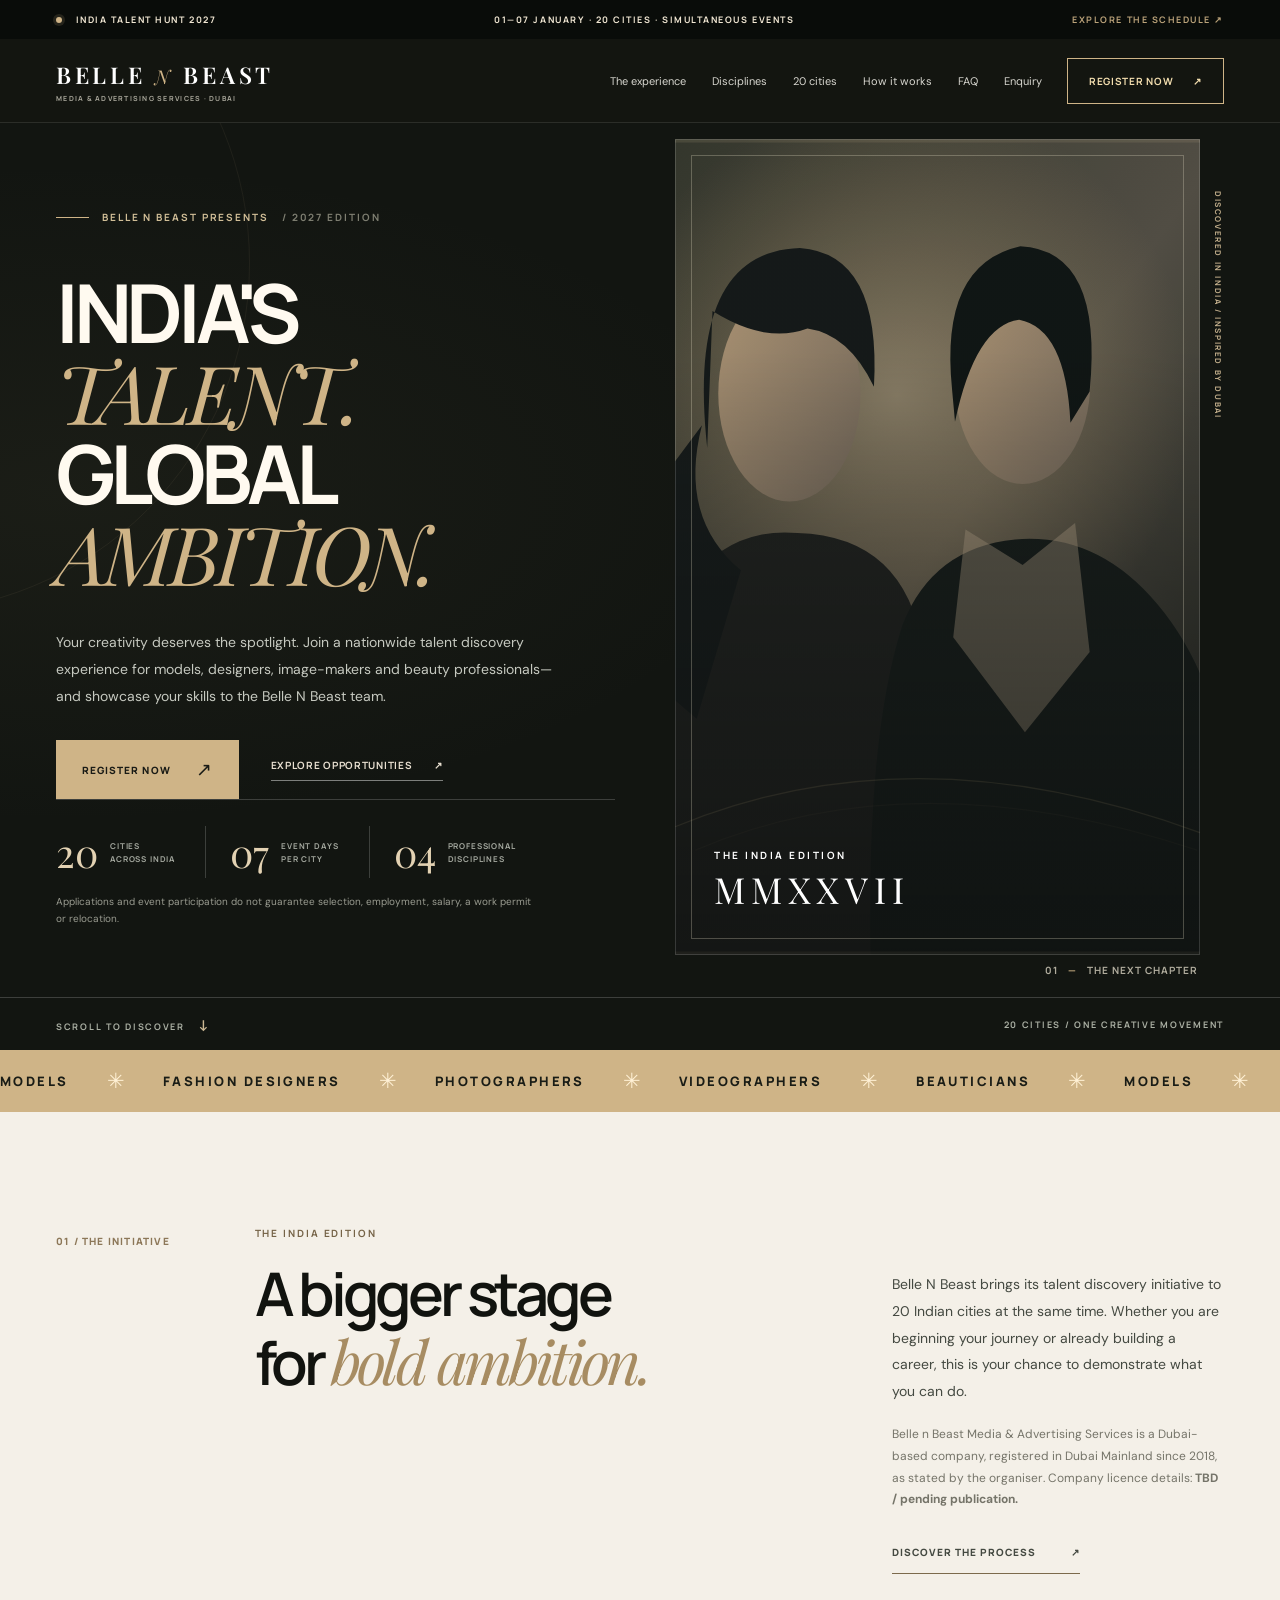
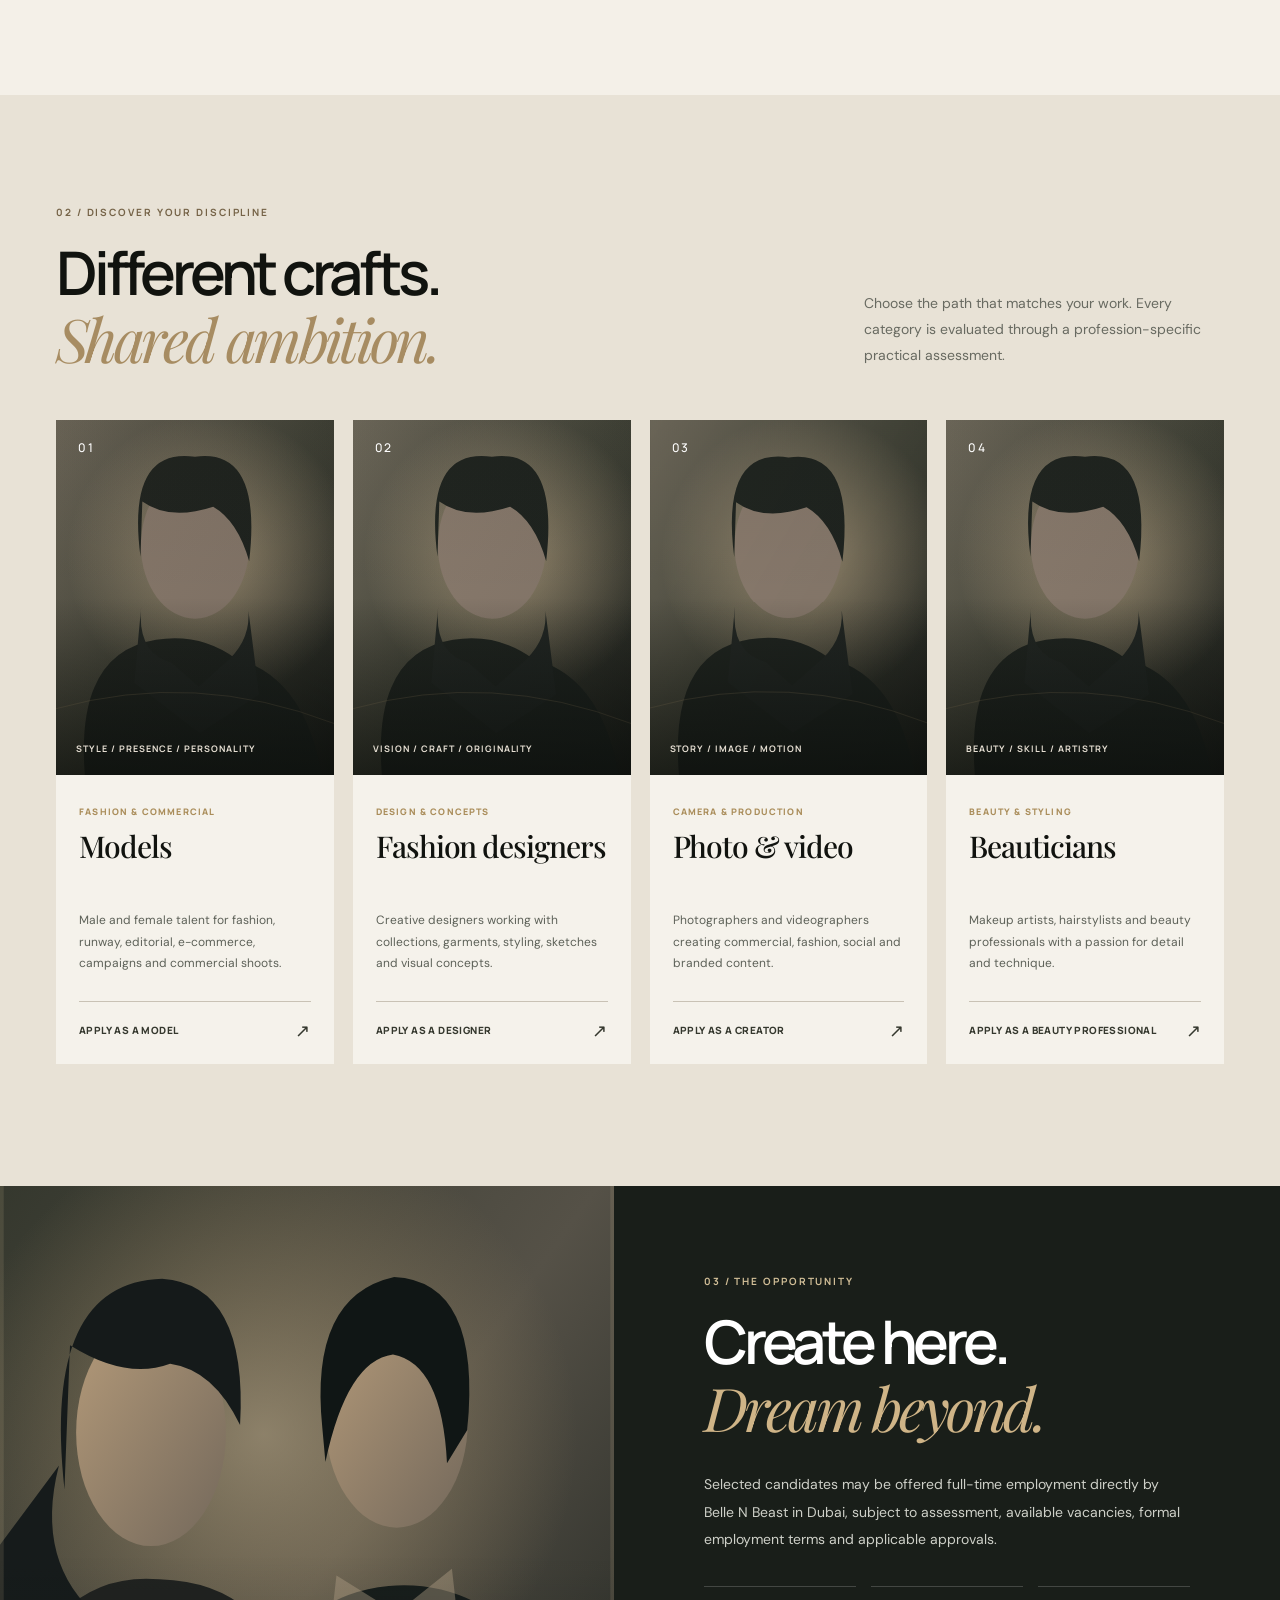
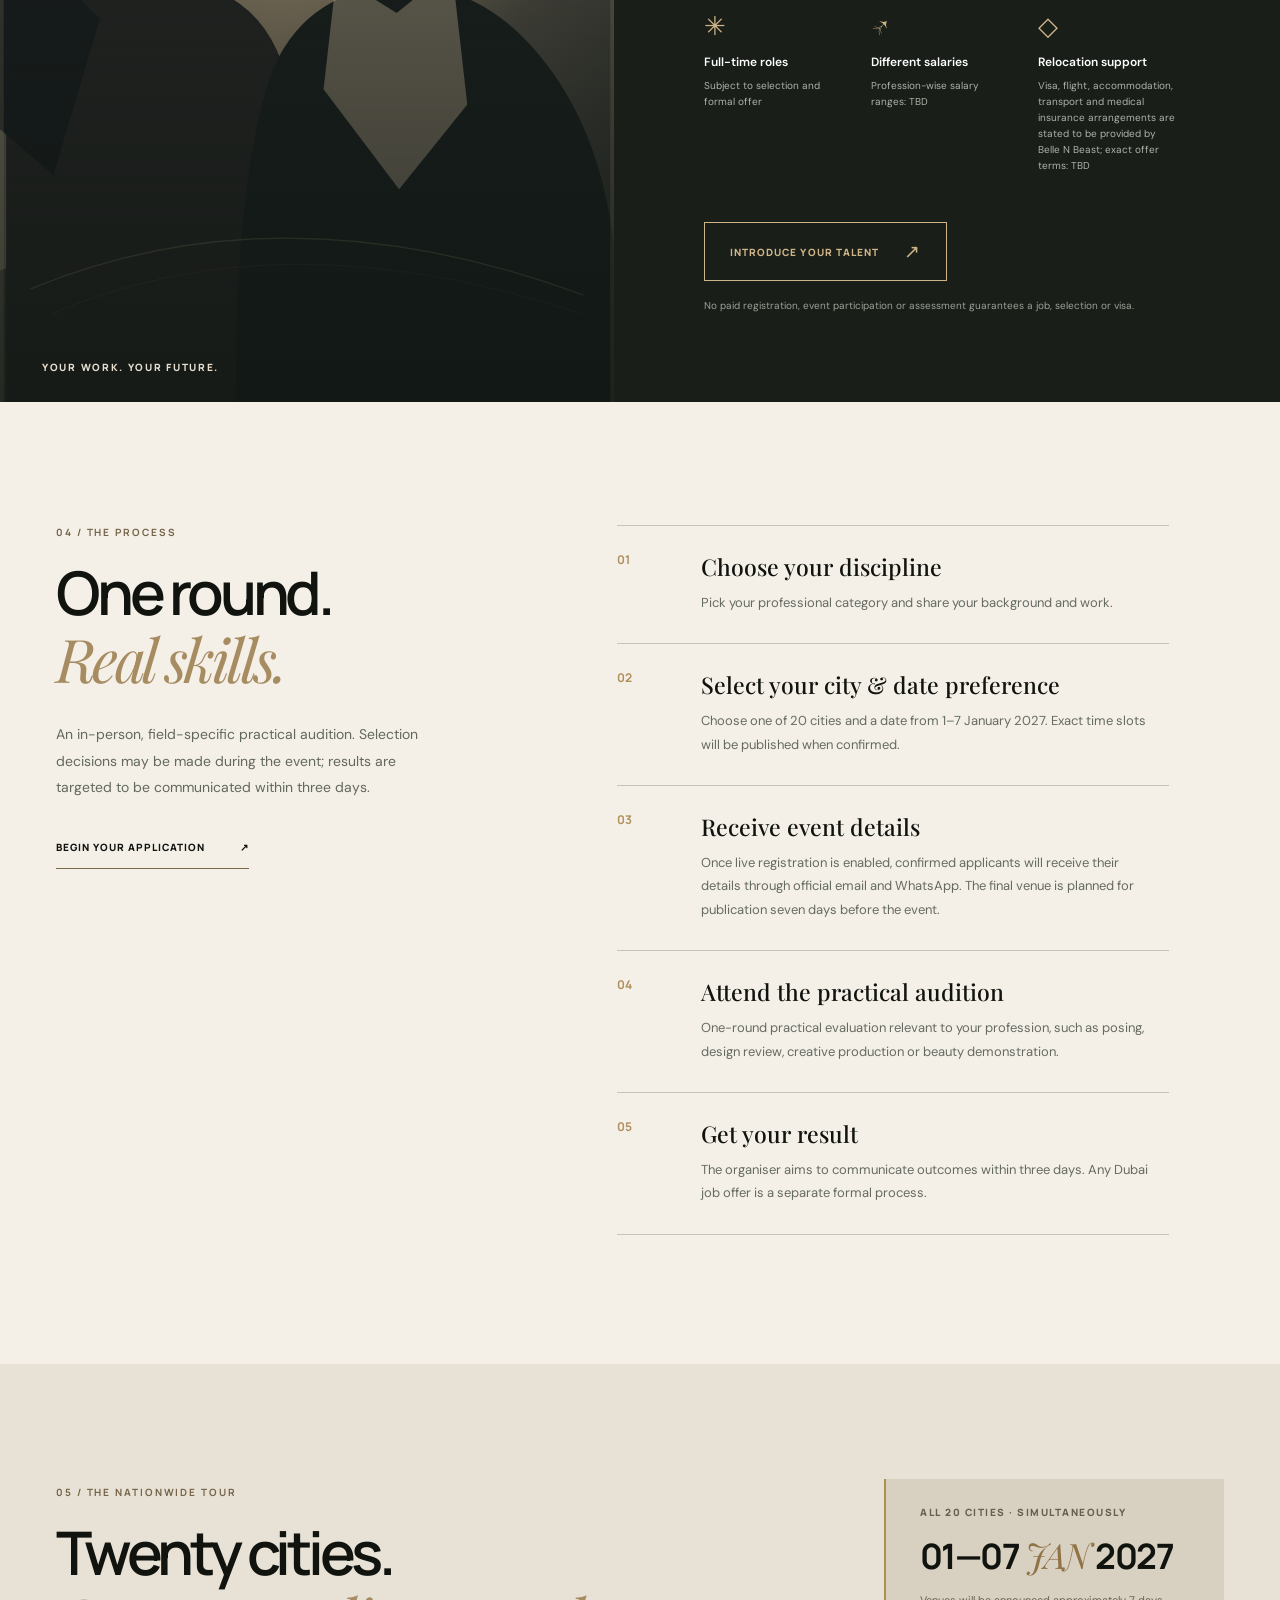
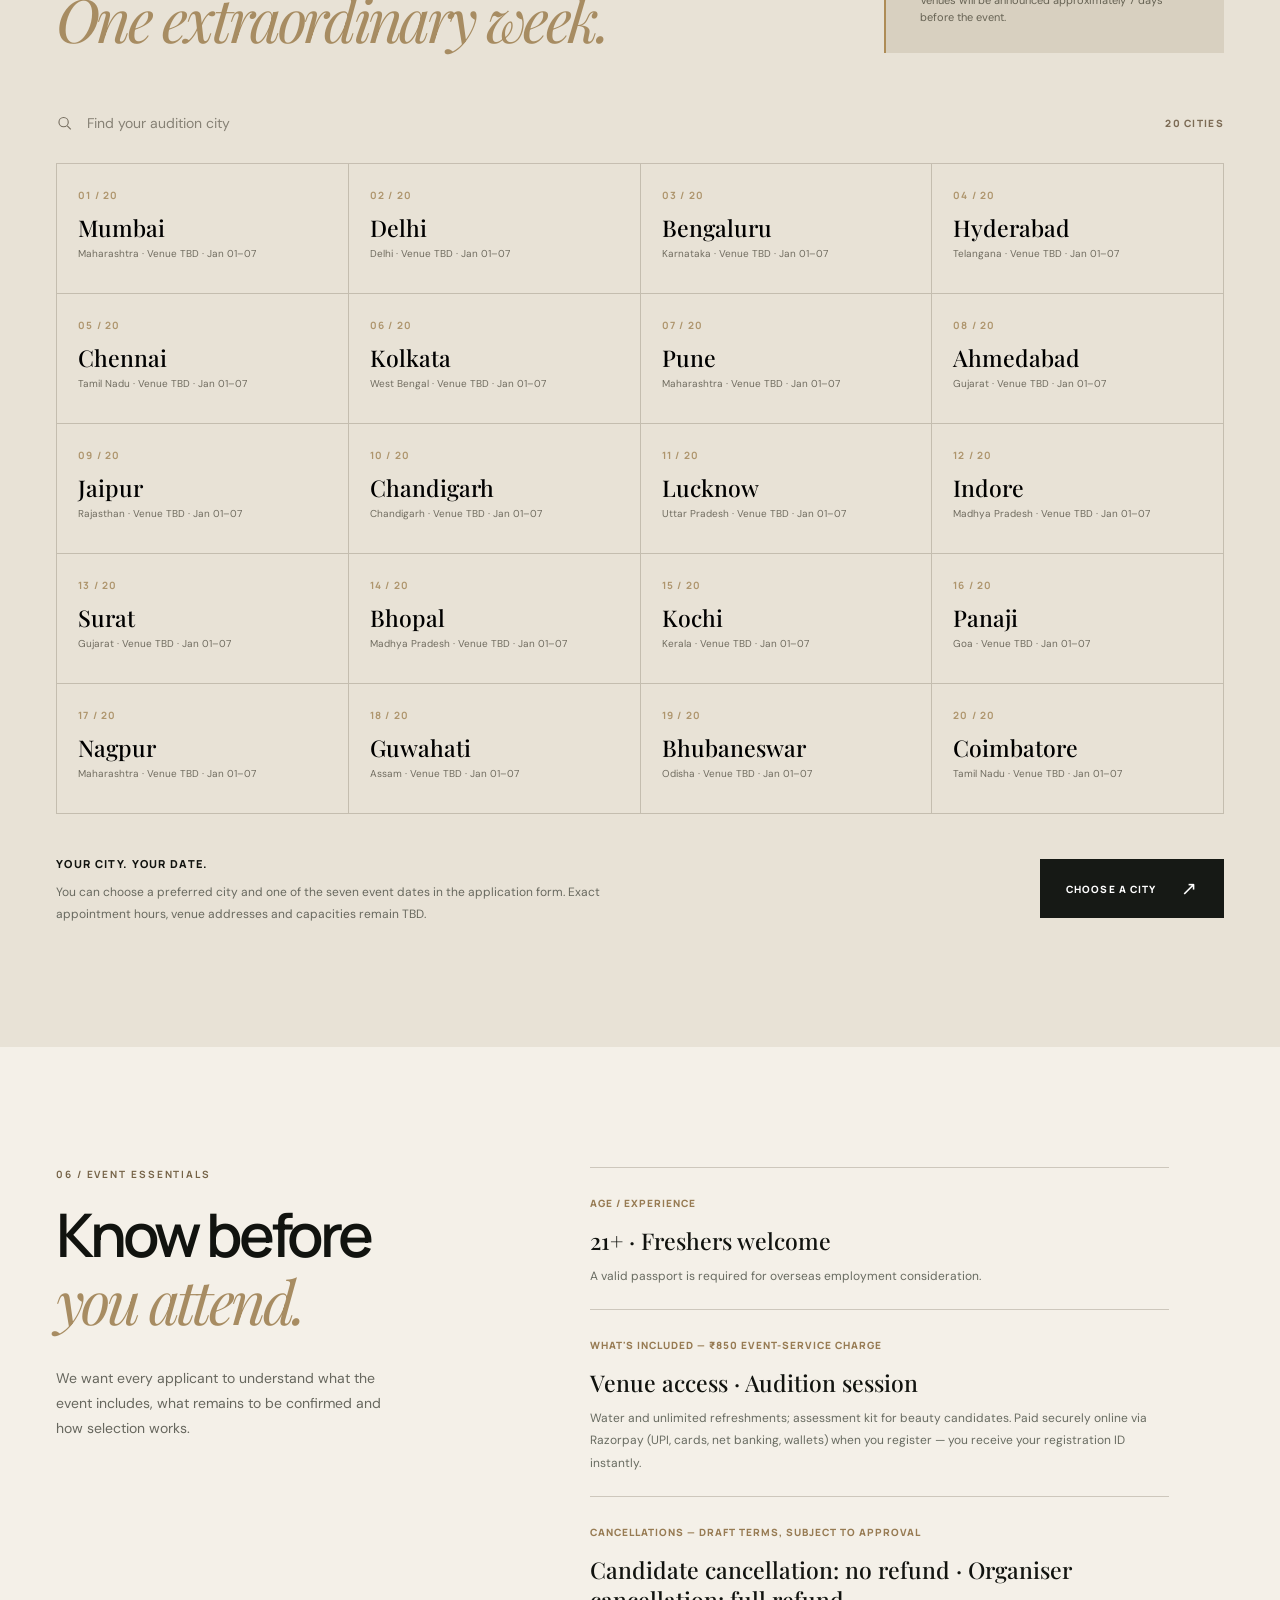
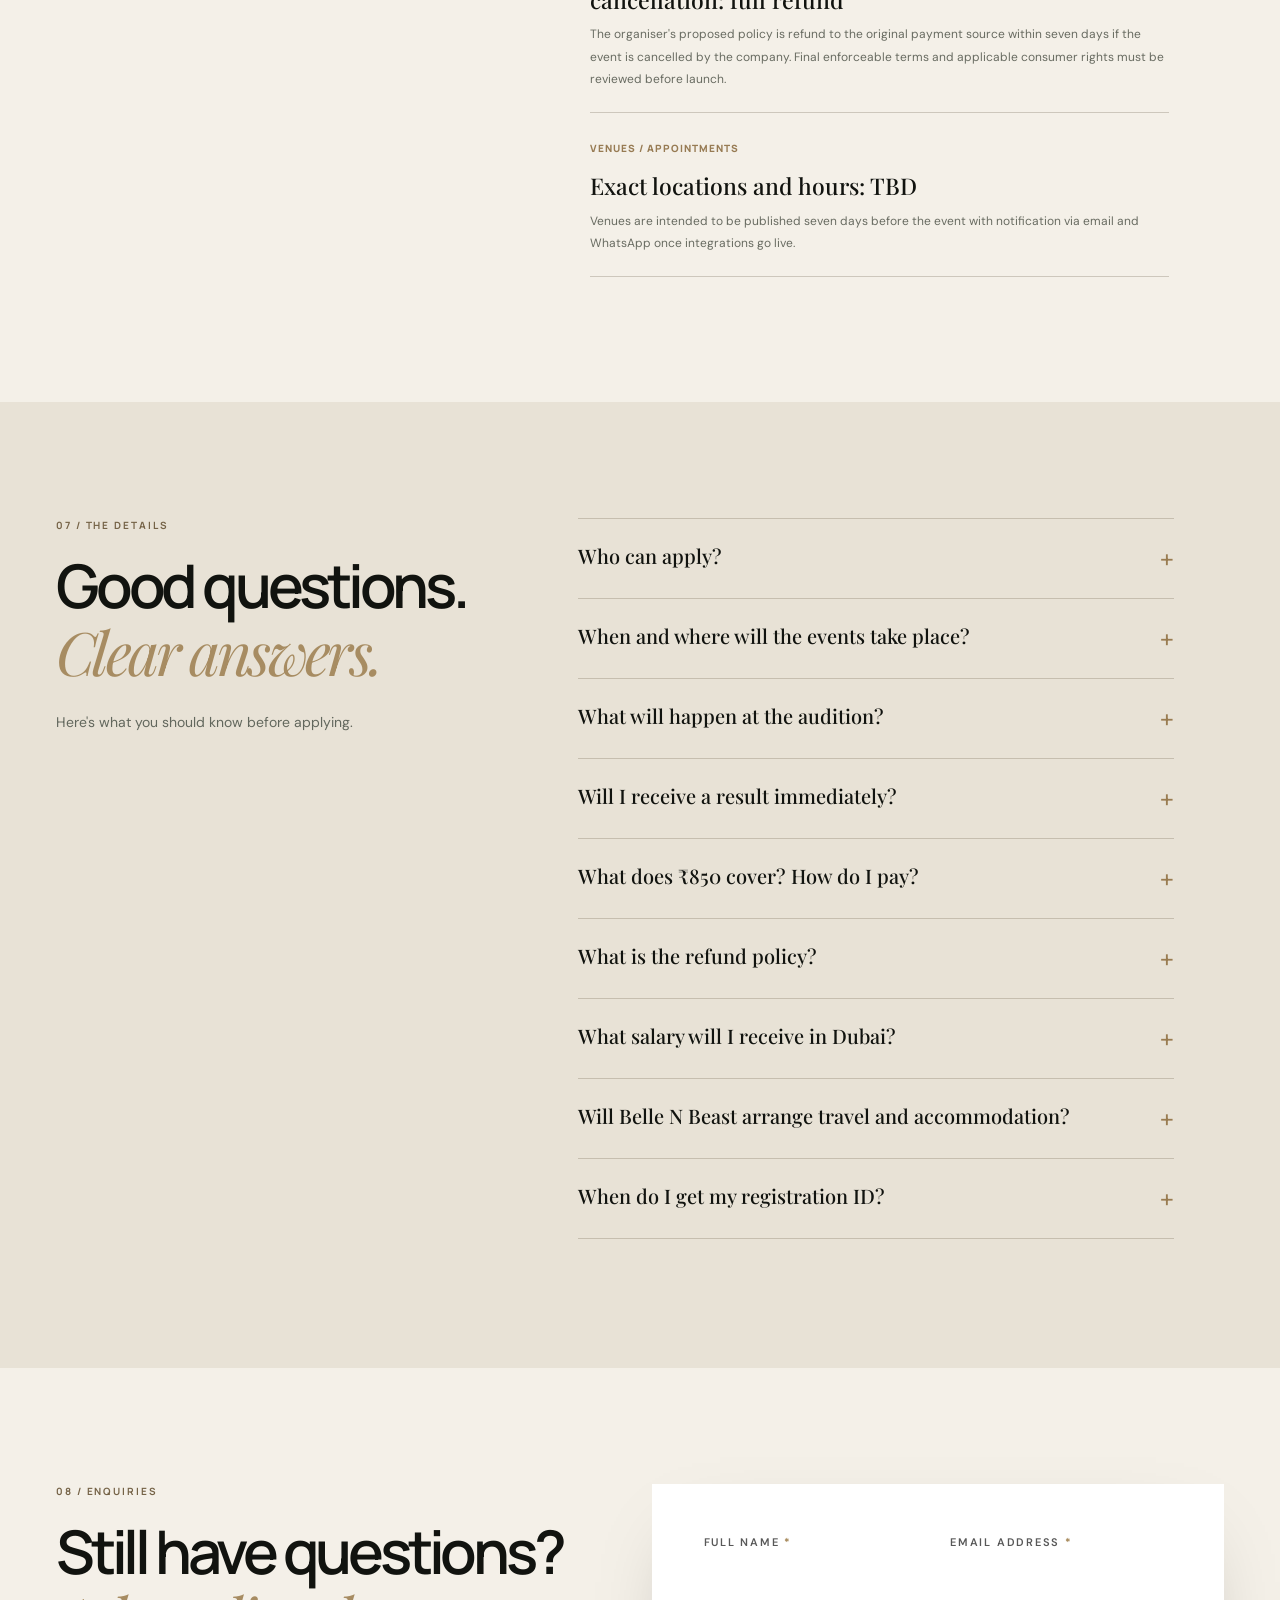
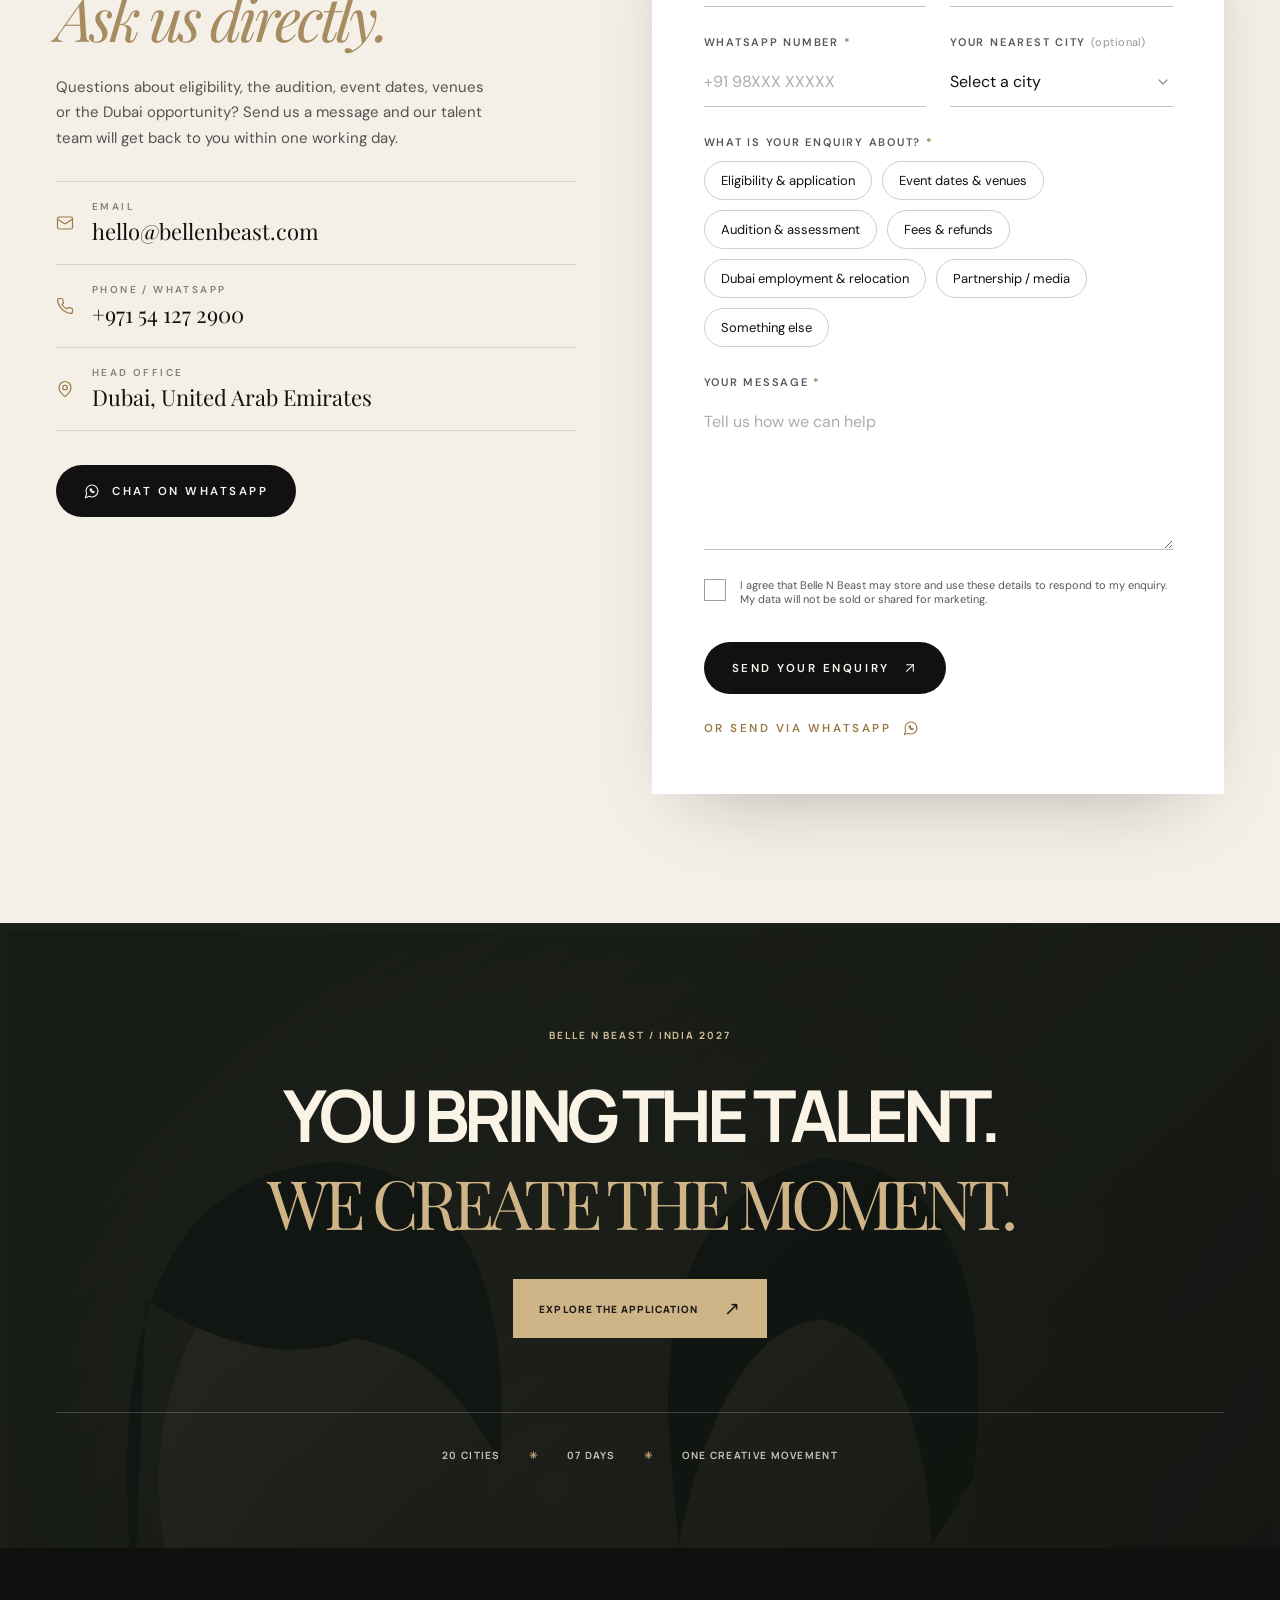
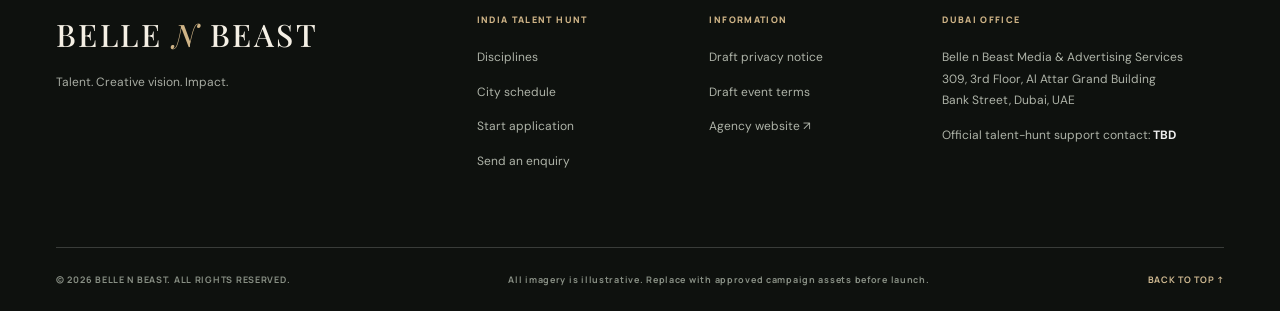
==== index.html @ ef7e0f1b "changes" ====
<!doctype html>
<html lang="en" data-pay-mode="demo"><!-- payment: "demo" = dummy Razorpay (no money charged), "live" = real Razorpay via netlify/functions -->
<head>
  <meta charset="utf-8">
  <meta name="viewport" content="width=device-width, initial-scale=1, viewport-fit=cover">
  <meta name="theme-color" content="#11120f">
  <meta name="description" content="Belle N Beast India Talent Hunt 2027 — 20 cities, January 1–7. Apply to showcase your creative skills in modelling, fashion design, photography, videography and beauty.">
  <meta property="og:type" content="website">
  <meta property="og:title" content="India Talent Hunt 2027 | Belle N Beast">
  <meta property="og:description" content="20 cities. 7 days. 4 creative disciplines. Your talent deserves to be seen.">
  <title>India Talent Hunt 2027 — Belle N Beast</title>
  <link rel="preconnect" href="https://fonts.googleapis.com">
  <link rel="preconnect" href="https://fonts.gstatic.com" crossorigin>
  <link href="https://fonts.googleapis.com/css2?family=DM+Sans:wght@400;500;600;700&family=Manrope:wght@400;500;600;700;800&family=Playfair+Display:ital,wght@0,400;0,500;0,600;1,400;1,500&display=swap" rel="stylesheet">
  <link rel="stylesheet" href="styles.css">
  <script defer src="script.js"></script>
</head>
<body>
  <a class="skip-link" href="#main">Skip to content</a>
  <div class="top-strip"><div class="wrap strip-inner"><span><span class="live-dot" aria-hidden="true"></span> INDIA TALENT HUNT 2027</span><span class="strip-date">01—07 JANUARY · 20 CITIES · SIMULTANEOUS EVENTS</span><a href="#cities">EXPLORE THE SCHEDULE <span aria-hidden="true">↗</span></a></div></div>
  <header class="site-header" id="top">
    <div class="wrap header-inner">
      <a href="#top" class="logo" aria-label="Belle N Beast, back to top"><span class="logo-main">BELLE <i>N</i> BEAST</span><span class="logo-small">MEDIA & ADVERTISING SERVICES · DUBAI</span></a>
      <nav class="main-nav" id="main-nav" aria-label="Main navigation">
        <a href="#about">The experience</a><a href="#disciplines">Disciplines</a><a href="#cities">20 cities</a><a href="#journey">How it works</a><a href="#faq">FAQ</a><a href="#enquiry">Enquiry</a>
      </nav>
      <a class="header-cta" href="#apply" data-open-apply aria-haspopup="dialog">REGISTER NOW <span aria-hidden="true">↗</span></a>
      <button class="menu-toggle" type="button" aria-label="Open navigation" aria-expanded="false" aria-controls="main-nav"><span></span><span></span><span></span></button>
    </div>
  </header>
  <main id="main">
    <section class="hero" aria-labelledby="hero-heading">
      <div class="hero-orb" aria-hidden="true"></div>
      <div class="wrap hero-grid">
        <div class="hero-content">
          <div class="eyebrow eyebrow-light"><span class="eyebrow-rule"></span> BELLE N BEAST PRESENTS <span class="eyebrow-index">/ 2027 EDITION</span></div>
          <h1 id="hero-heading">INDIA'S<br><em>TALENT.</em><br>GLOBAL<br><em>AMBITION.</em></h1>
          <p class="hero-copy">Your creativity deserves the spotlight. Join a nationwide talent discovery experience for models, designers, image-makers and beauty professionals—and showcase your skills to the Belle N Beast team.</p>
          <div class="hero-actions"><a href="#apply" class="btn btn-gold">REGISTER NOW <span aria-hidden="true">↗</span></a><a href="#disciplines" class="text-cta">EXPLORE OPPORTUNITIES <span aria-hidden="true">↗</span></a></div>
          <div class="hero-meta"><div><b>20</b><span>CITIES<br>ACROSS INDIA</span></div><div><b>07</b><span>EVENT DAYS<br>PER CITY</span></div><div><b>04</b><span>PROFESSIONAL<br>DISCIPLINES</span></div></div>
          <p class="hero-disclaimer">Applications and event participation do not guarantee selection, employment, salary, a work permit or relocation.</p>
        </div>
        <div class="hero-art"><div class="hero-photography" role="img" aria-label="Illustrative high-fashion editorial models; demo imagery"><div class="photo-glow" aria-hidden="true"></div><div class="hero-art-badge"><span>THE INDIA EDITION</span><strong>MMXXVII</strong></div></div><div class="hero-vertical">DISCOVERED IN INDIA / INSPIRED BY DUBAI</div><div class="hero-corner">01 <span>—</span> THE NEXT CHAPTER</div></div>
      </div>
      <div class="hero-scroll"><div class="wrap"><span>SCROLL TO DISCOVER <span aria-hidden="true">↓</span></span><span>20 CITIES / ONE CREATIVE MOVEMENT</span></div></div>
    </section>

    <div class="ticker" aria-label="Talent categories"><div class="ticker-track"><span>MODELS</span><i>✳</i><span>FASHION DESIGNERS</span><i>✳</i><span>PHOTOGRAPHERS</span><i>✳</i><span>VIDEOGRAPHERS</span><i>✳</i><span>BEAUTICIANS</span><i>✳</i><span>MODELS</span><i>✳</i><span>FASHION DESIGNERS</span><i>✳</i><span>PHOTOGRAPHERS</span><i>✳</i><span>VIDEOGRAPHERS</span><i>✳</i><span>BEAUTICIANS</span><i>✳</i></div></div>

    <section class="intro section-light" id="about"><div class="wrap intro-grid"><div class="section-number">01 / THE INITIATIVE</div><div><div class="eyebrow eyebrow-dark">THE INDIA EDITION</div><h2 class="display-heading">A bigger stage<br>for <em>bold ambition.</em></h2></div><div class="intro-side"><p>Belle N Beast brings its talent discovery initiative to 20 Indian cities at the same time. Whether you are beginning your journey or already building a career, this is your chance to demonstrate what you can do.</p><p class="small-copy">Belle n Beast Media & Advertising Services is a Dubai-based company, registered in Dubai Mainland since 2018, as stated by the organiser. Company licence details: <strong>TBD / pending publication.</strong></p><a class="inline-arrow" href="#journey">DISCOVER THE PROCESS <span aria-hidden="true">↗</span></a></div></div></section>

    <section class="disciplines section-cream" id="disciplines"><div class="wrap"><div class="section-heading"><div><div class="eyebrow eyebrow-dark">02 / DISCOVER YOUR DISCIPLINE</div><h2 class="display-heading">Different crafts.<br><em>Shared ambition.</em></h2></div><p>Choose the path that matches your work. Every category is evaluated through a profession-specific practical assessment.</p></div>
      <div class="category-grid">
        <article class="category-card" data-card="models"><div class="category-image models-art"><div class="category-number">01</div><div class="category-imglabel">STYLE / PRESENCE / PERSONALITY</div></div><div class="category-details"><span class="category-kicker">FASHION & COMMERCIAL</span><h3>Models</h3><p>Male and female talent for fashion, runway, editorial, e-commerce, campaigns and commercial shoots.</p><button class="category-action" type="button" data-category="models">APPLY AS A MODEL <span aria-hidden="true">↗</span></button></div></article>
        <article class="category-card" data-card="designers"><div class="category-image designers-art"><div class="category-number">02</div><div class="category-imglabel">VISION / CRAFT / ORIGINALITY</div></div><div class="category-details"><span class="category-kicker">DESIGN & CONCEPTS</span><h3>Fashion designers</h3><p>Creative designers working with collections, garments, styling, sketches and visual concepts.</p><button class="category-action" type="button" data-category="designers">APPLY AS A DESIGNER <span aria-hidden="true">↗</span></button></div></article>
        <article class="category-card" data-card="creators"><div class="category-image creators-art"><div class="category-number">03</div><div class="category-imglabel">STORY / IMAGE / MOTION</div></div><div class="category-details"><span class="category-kicker">CAMERA & PRODUCTION</span><h3>Photo &amp; video</h3><p>Photographers and videographers creating commercial, fashion, social and branded content.</p><button class="category-action" type="button" data-category="creators">APPLY AS A CREATOR <span aria-hidden="true">↗</span></button></div></article>
        <article class="category-card" data-card="beauty"><div class="category-image beauty-art"><div class="category-number">04</div><div class="category-imglabel">BEAUTY / SKILL / ARTISTRY</div></div><div class="category-details"><span class="category-kicker">BEAUTY & STYLING</span><h3>Beauticians</h3><p>Makeup artists, hairstylists and beauty professionals with a passion for detail and technique.</p><button class="category-action" type="button" data-category="beauty">APPLY AS A BEAUTY PROFESSIONAL <span aria-hidden="true">↗</span></button></div></article>
      </div>
    </div></section>

    <section class="opportunity" id="opportunity"><div class="opportunity-photo"><span>YOUR WORK. YOUR FUTURE.</span></div><div class="opportunity-copy"><div class="eyebrow eyebrow-light">03 / THE OPPORTUNITY</div><h2 class="display-heading">Create here.<br><em>Dream beyond.</em></h2><p>Selected candidates may be offered full-time employment directly by Belle N Beast in Dubai, subject to assessment, available vacancies, formal employment terms and applicable approvals.</p><div class="benefit-grid"><div><span class="benefit-icon">✳</span><strong>Full-time roles</strong><small>Subject to selection and formal offer</small></div><div><span class="benefit-icon">↗</span><strong>Different salaries</strong><small>Profession-wise salary ranges: TBD</small></div><div><span class="benefit-icon">◇</span><strong>Relocation support</strong><small>Visa, flight, accommodation, transport and medical insurance arrangements are stated to be provided by Belle N Beast; exact offer terms: TBD</small></div></div><a href="#apply" class="btn btn-outline">INTRODUCE YOUR TALENT <span aria-hidden="true">↗</span></a><p class="legal-small">No paid registration, event participation or assessment guarantees a job, selection or visa.</p></div></section>

    <section class="journey section-light" id="journey"><div class="wrap journey-grid"><div class="journey-heading"><div class="eyebrow eyebrow-dark">04 / THE PROCESS</div><h2 class="display-heading">One round.<br><em>Real skills.</em></h2><p>An in-person, field-specific practical audition. Selection decisions may be made during the event; results are targeted to be communicated within three days.</p><a href="#apply" class="inline-arrow">BEGIN YOUR APPLICATION <span aria-hidden="true">↗</span></a></div><div class="steps">
      <div class="step"><span>01</span><div><h3>Choose your discipline</h3><p>Pick your professional category and share your background and work.</p></div></div>
      <div class="step"><span>02</span><div><h3>Select your city & date preference</h3><p>Choose one of 20 cities and a date from 1–7 January 2027. Exact time slots will be published when confirmed.</p></div></div>
      <div class="step"><span>03</span><div><h3>Receive event details</h3><p>Once live registration is enabled, confirmed applicants will receive their details through official email and WhatsApp. The final venue is planned for publication seven days before the event.</p></div></div>
      <div class="step"><span>04</span><div><h3>Attend the practical audition</h3><p>One-round practical evaluation relevant to your profession, such as posing, design review, creative production or beauty demonstration.</p></div></div>
      <div class="step"><span>05</span><div><h3>Get your result</h3><p>The organiser aims to communicate outcomes within three days. Any Dubai job offer is a separate formal process.</p></div></div>
    </div></div></section>

    <section class="cities-section section-cream" id="cities"><div class="wrap"><div class="section-heading cities-heading"><div><div class="eyebrow eyebrow-dark">05 / THE NATIONWIDE TOUR</div><h2 class="display-heading">Twenty cities.<br><em>One extraordinary week.</em></h2></div><div class="city-date-block"><span>ALL 20 CITIES · SIMULTANEOUSLY</span><strong>01—07 <em>JAN</em> 2027</strong><small>Venues will be announced approximately 7 days before the event.</small></div></div>
      <div class="city-tools"><div class="search-wrap"><svg viewBox="0 0 24 24" width="18" height="18" aria-hidden="true"><circle cx="10.8" cy="10.8" r="6.6" stroke="currentColor" fill="none" stroke-width="1.6"/><path d="m16 16 5 5" stroke="currentColor" stroke-width="1.6"/></svg><input type="search" id="city-search" placeholder="Find your audition city" aria-label="Search cities"></div><span id="city-count" aria-live="polite">20 CITIES</span></div>
      <div class="city-grid" id="city-grid" aria-label="Participating event cities"></div>
      <div class="city-bottom"><div><strong>YOUR CITY. YOUR DATE.</strong><p>You can choose a preferred city and one of the seven event dates in the application form. Exact appointment hours, venue addresses and capacities remain TBD.</p></div><a href="#apply" class="btn btn-dark">CHOOSE A CITY <span aria-hidden="true">↗</span></a></div>
    </div></section>

    <section class="event-essentials section-light" id="event"><div class="wrap essentials-grid"><div><div class="eyebrow eyebrow-dark">06 / EVENT ESSENTIALS</div><h2 class="display-heading">Know before<br><em>you attend.</em></h2><p>We want every applicant to understand what the event includes, what remains to be confirmed and how selection works.</p></div><div class="essentials-right"><div class="essentials-row"><span>AGE / EXPERIENCE</span><strong>21+ · Freshers welcome</strong><p>A valid passport is required for overseas employment consideration.</p></div><div class="essentials-row"><span>WHAT'S INCLUDED — ₹850 EVENT-SERVICE CHARGE</span><strong>Venue access · Audition session</strong><p>Water and unlimited refreshments; assessment kit for beauty candidates. Paid securely online via Razorpay (UPI, cards, net banking, wallets) when you register — you receive your registration ID instantly.</p></div><div class="essentials-row"><span>CANCELLATIONS — DRAFT TERMS, SUBJECT TO APPROVAL</span><strong>Candidate cancellation: no refund · Organiser cancellation: full refund</strong><p>The organiser's proposed policy is refund to the original payment source within seven days if the event is cancelled by the company. Final enforceable terms and applicable consumer rights must be reviewed before launch.</p></div><div class="essentials-row"><span>VENUES / APPOINTMENTS</span><strong>Exact locations and hours: TBD</strong><p>Venues are intended to be published seven days before the event with notification via email and WhatsApp once integrations go live.</p></div></div></div></section>

    <section class="faq section-cream" id="faq"><div class="wrap faq-layout"><div><div class="eyebrow eyebrow-dark">07 / THE DETAILS</div><h2 class="display-heading">Good questions.<br><em>Clear answers.</em></h2><p>Here's what you should know before applying.</p></div><div class="faq-list">
      <details><summary>Who can apply?<span>+</span></summary><p>Applicants aged 21 or older, including freshers and experienced professionals, may express interest. A valid passport is required for overseas employment consideration. Additional role-specific eligibility and final verification requirements: TBD.</p></details>
      <details><summary>When and where will the events take place?<span>+</span></summary><p>All 20 cities are scheduled for 1–7 January 2027 simultaneously. Exact venue addresses and appointment hours are TBD. The organiser intends to publish venues approximately seven days before the event.</p></details>
      <details><summary>What will happen at the audition?<span>+</span></summary><p>There will be one profession-specific practical round. For example, models may demonstrate posing and movement, designers may present creative work, camera professionals may show production skills, and beauticians may undertake a relevant practical evaluation. Exact assessment criteria: TBD.</p></details>
      <details><summary>Will I receive a result immediately?<span>+</span></summary><p>Selections may be made during the event. The organiser is targeting result communication within three days. This is a target, not a guarantee of a job offer.</p></details>
      <details><summary>What does ₹850 cover? How do I pay?<span>+</span></summary><p>The ₹850 event-service charge covers venue access, an audition session, water, unlimited refreshments and an assessment kit for beautician candidates. You pay it securely via Razorpay at the end of the application form, using UPI, a card, net banking or a wallet. No fee buys employment, selection or a visa.</p></details>
      <details><summary>What is the refund policy?<span>+</span></summary><p>The organiser proposes no refund for candidate-initiated cancellations and a full refund to the original payment source within seven days if the company cancels the event. These terms are subject to applicable law. Refunds are made to the original payment method used on Razorpay.</p></details>
      <details><summary>What salary will I receive in Dubai?<span>+</span></summary><p>Salary and vacancies vary by profession and are <strong>TBD</strong>. Any actual salary, benefits, employment conditions and relocation support will be detailed in an individual formal offer. Audition attendance does not guarantee employment.</p></details>
      <details><summary>Will Belle N Beast arrange travel and accommodation?<span>+</span></summary><p>The organiser states that it will arrange visa, flight, accommodation, transport and medical insurance for selected full-time employees. Exact eligibility, scope and contract terms are TBD and must be communicated through a formal offer and applicable employment documents.</p></details>
      <details><summary>When do I get my registration ID?<span>+</span></summary><p>Immediately after your ₹850 payment is confirmed. It appears on screen (with copy and print options) and stays available if you reopen the application on the same device. Keep it safe — you need it at check-in. Your city, date and time of day are preferences; exact venue and appointment time are shared about seven days before the event.</p></details>
    </div></div></section>

    <!-- ============ ENQUIRY (Belle N Beast India form design) ============ -->
    <section class="enq section-light" id="enquiry" aria-labelledby="enq-title">
      <svg width="0" height="0" style="position:absolute" aria-hidden="true" focusable="false">
        <symbol id="i-arrow-ur" viewBox="0 0 24 24"><path d="M7 7h10v10"/><path d="M7 17 17 7"/></symbol>
        <symbol id="i-check" viewBox="0 0 24 24"><path d="M20 6 9 17l-5-5"/></symbol>
        <symbol id="i-chev" viewBox="0 0 24 24"><path d="m6 9 6 6 6-6"/></symbol>
        <symbol id="i-whatsapp" viewBox="0 0 24 24"><path d="M7.9 20A9 9 0 1 0 4 16.1L2 22Z"/><path d="M9 9.5c.3 1.6 1.9 3.9 4.6 5 .6.2 1.3-.2 1.6-.8l.2-.5-1.6-.9-.7.7c-.9-.4-1.8-1.3-2.2-2.2l.7-.7-.9-1.6-.5.2c-.6.3-1 1-.8 1.6z"/></symbol>
        <symbol id="i-mail" viewBox="0 0 24 24"><rect width="20" height="16" x="2" y="4" rx="2"/><path d="m22 7-8.97 5.7a1.94 1.94 0 0 1-2.06 0L2 7"/></symbol>
        <symbol id="i-phone" viewBox="0 0 24 24"><path d="M22 16.92v3a2 2 0 0 1-2.18 2 19.79 19.79 0 0 1-8.63-3.07 19.5 19.5 0 0 1-6-6 19.79 19.79 0 0 1-3.07-8.67A2 2 0 0 1 4.11 2h3a2 2 0 0 1 2 1.72 12.84 12.84 0 0 0 .7 2.81 2 2 0 0 1-.45 2.11L8.09 9.91a16 16 0 0 0 6 6l1.27-1.27a2 2 0 0 1 2.11-.45 12.84 12.84 0 0 0 2.81.7A2 2 0 0 1 22 16.92z"/></symbol>
        <symbol id="i-pin" viewBox="0 0 24 24"><path d="M20 10c0 5-5.5 10.2-7.4 11.8a1 1 0 0 1-1.2 0C9.5 20.2 4 15 4 10a8 8 0 0 1 16 0"/><circle cx="12" cy="10" r="3"/></symbol>
        <symbol id="i-x" viewBox="0 0 24 24"><path d="M18 6 6 18"/><path d="m6 6 12 12"/></symbol>
        <symbol id="i-upload" viewBox="0 0 24 24"><path d="M21 15v4a2 2 0 0 1-2 2H5a2 2 0 0 1-2-2v-4"/><path d="m17 8-5-5-5 5"/><path d="M12 3v12"/></symbol>
        <symbol id="i-file" viewBox="0 0 24 24"><path d="M14 2H6a2 2 0 0 0-2 2v16a2 2 0 0 0 2 2h12a2 2 0 0 0 2-2V8z"/><path d="M14 2v6h6"/></symbol>
        <symbol id="i-alert" viewBox="0 0 24 24"><circle cx="12" cy="12" r="10"/><path d="M12 8v4"/><path d="M12 16h.01"/></symbol>
      </svg>
      <div class="wrap enq-grid">
        <div class="enq-info">
          <div class="eyebrow eyebrow-dark">08 / ENQUIRIES</div>
          <h2 id="enq-title" class="display-heading">Still have questions?<br><em>Ask us directly.</em></h2>
          <p class="enq-lead">Questions about eligibility, the audition, event dates, venues or the Dubai opportunity? Send us a message and our talent team will get back to you within one working day.</p>
          <ul class="enq-list">
            <li><svg class="enq-i"><use href="#i-mail"/></svg><div><small>Email</small><a href="mailto:hello@bellenbeast.com">hello@bellenbeast.com</a></div></li>
            <li><svg class="enq-i"><use href="#i-phone"/></svg><div><small>Phone / WhatsApp</small><a href="tel:+971541272900">+971 54 127 2900</a></div></li>
            <li><svg class="enq-i"><use href="#i-pin"/></svg><div><small>Head office</small><a href="https://maps.google.com/?q=Al+Attar+Grand+Building+Bank+Street+Dubai" target="_blank" rel="noopener noreferrer">Dubai, United Arab Emirates</a></div></li>
          </ul>
          <a class="enq-btn enq-btn--dark" href="https://wa.me/971541272900?text=Hello%20Belle%20N%20Beast%2C%20I%20have%20a%20question%20about%20the%20India%20Talent%20Hunt%202027." target="_blank" rel="noopener noreferrer"><span class="enq-btn__in"><svg class="enq-i"><use href="#i-whatsapp"/></svg><span>Chat on WhatsApp</span></span></a>
        </div>

        <div class="enq-card">
          <form class="enq-form" id="enquiry-form" data-subject="India Talent Hunt 2027 — Enquiry" novalidate>
            <input type="text" name="website" class="enq-hp" tabindex="-1" autocomplete="off" aria-hidden="true">
            <div class="enq-grid2">
              <div class="enq-field"><label for="e-name">Full name <span class="enq-req">*</span></label><input id="e-name" name="fullName" autocomplete="name" required maxlength="120"></div>
              <div class="enq-field"><label for="e-email">Email address <span class="enq-req">*</span></label><input id="e-email" name="email" type="email" autocomplete="email" required></div>
              <div class="enq-field"><label for="e-phone">WhatsApp number <span class="enq-req">*</span></label><input id="e-phone" name="phone" type="tel" autocomplete="tel" placeholder="+91 98XXX XXXXX" required></div>
              <div class="enq-field"><label for="e-city">Your nearest city <span class="enq-opt">(optional)</span></label>
                <div class="enq-select"><select id="e-city" name="city"><option value="" selected>Select a city</option></select><svg class="enq-i"><use href="#i-chev"/></svg></div>
              </div>
              <div class="enq-field full" data-group="topic">
                <span class="enq-label" id="e-topic-l">What is your enquiry about? <span class="enq-req">*</span></span>
                <div class="enq-chips" role="radiogroup" aria-labelledby="e-topic-l">
                  <label class="enq-chip"><input type="radio" name="topic" value="Eligibility & application"><span>Eligibility &amp; application</span></label>
                  <label class="enq-chip"><input type="radio" name="topic" value="Event dates & venues"><span>Event dates &amp; venues</span></label>
                  <label class="enq-chip"><input type="radio" name="topic" value="Audition & assessment"><span>Audition &amp; assessment</span></label>
                  <label class="enq-chip"><input type="radio" name="topic" value="Fees & refunds"><span>Fees &amp; refunds</span></label>
                  <label class="enq-chip"><input type="radio" name="topic" value="Dubai employment & relocation"><span>Dubai employment &amp; relocation</span></label>
                  <label class="enq-chip"><input type="radio" name="topic" value="Partnership / media"><span>Partnership / media</span></label>
                  <label class="enq-chip"><input type="radio" name="topic" value="Something else"><span>Something else</span></label>
                </div>
              </div>
              <div class="enq-field full"><label for="e-message">Your message <span class="enq-req">*</span></label><textarea id="e-message" name="message" rows="5" required minlength="20" maxlength="3000" placeholder="Tell us how we can help"></textarea></div>
              <div class="enq-field full">
                <label class="enq-consent"><input type="checkbox" name="consent" required><span class="enq-consent__box" aria-hidden="true"><svg class="enq-i"><use href="#i-check"/></svg></span><span>I agree that Belle N Beast may store and use these details to respond to my enquiry. My data will not be sold or shared for marketing.</span></label>
              </div>
            </div>
            <div class="enq-error" role="alert" hidden></div>
            <div class="enq-foot">
              <button type="submit" class="enq-btn enq-btn--dark enq-submit"><span class="enq-btn__in"><span>Send your enquiry</span><svg class="enq-i"><use href="#i-arrow-ur"/></svg></span></button>
              <button type="button" class="enq-btn enq-btn--ghost" id="enquiry-wa"><span class="enq-btn__in"><span>Or send via WhatsApp</span><svg class="enq-i"><use href="#i-whatsapp"/></svg></span></button>
            </div>
          </form>
          <div class="enq-success" id="enquiry-success" role="status" aria-live="polite" hidden>
            <div class="enq-success__mark"><svg class="enq-i"><use href="#i-check"/></svg></div>
            <span class="eyebrow eyebrow-dark">ENQUIRY READY</span>
            <h3>Almost <em>there.</em></h3>
            <p>Your email app has opened with your enquiry pre-filled — just press send and our talent team will reply within one working day.</p>
            <button type="button" class="enq-btn enq-btn--ghost" id="enquiry-reset"><span class="enq-btn__in"><span>Send another enquiry</span></span></button>
          </div>
        </div>
      </div>
    </section>

    <section class="closing-cta"><div class="wrap closing-inner"><div class="eyebrow eyebrow-light">BELLE N BEAST / INDIA 2027</div><h2>YOU BRING THE TALENT.<br><em>WE CREATE THE MOMENT.</em></h2><a href="#apply" class="btn btn-gold">EXPLORE THE APPLICATION <span aria-hidden="true">↗</span></a><div class="closing-line">20 CITIES <span>✳</span> 07 DAYS <span>✳</span> ONE CREATIVE MOVEMENT</div></div></section>
  </main>
  <footer class="footer"><div class="wrap"><div class="footer-top"><div><div class="footer-logo">BELLE <i>N</i> BEAST</div><p>Talent. Creative vision. Impact.</p></div><div><strong>INDIA TALENT HUNT</strong><a href="#disciplines">Disciplines</a><a href="#cities">City schedule</a><a href="#apply">Start application</a><a href="#enquiry">Send an enquiry</a></div><div><strong>INFORMATION</strong><a href="privacy.html">Draft privacy notice</a><a href="terms.html">Draft event terms</a><a href="https://belle-n-beast.netlify.app/" target="_blank" rel="noopener">Agency website ↗</a></div><div><strong>DUBAI OFFICE</strong><p>Belle n Beast Media &amp; Advertising Services<br>309, 3rd Floor, Al Attar Grand Building<br>Bank Street, Dubai, UAE</p><p>Official talent-hunt support contact: <b>TBD</b></p></div></div><div class="footer-bottom"><span>© <span id="copyright-year">2026</span> BELLE N BEAST. ALL RIGHTS RESERVED.</span><span>All imagery is illustrative. Replace with approved campaign assets before launch.</span><a href="#top">BACK TO TOP ↑</a></div></div></footer>
  <!-- ============ APPLICATION POPUP (Belle N Beast India form design) ============ -->
  <div class="bnm" id="apply-modal" role="dialog" aria-modal="true" aria-labelledby="bnm-title" hidden>
    <div class="bnm__backdrop" data-bnm-close></div>
    <div class="bnm__panel" tabindex="-1">
      <button type="button" class="bnm__close" data-bnm-close aria-label="Close application"><svg class="enq-i"><use href="#i-x"/></svg></button>
      <div class="bnm__sheet">
        <ol class="bnm-steps" aria-label="Application progress">
          <li data-s="1" class="is-active"><span>1</span>Details</li>
          <li data-s="2"><span>2</span>Your craft</li>
          <li data-s="3"><span>3</span>Event</li>
          <li data-s="4"><span>4</span>Review</li>
          <li data-s="5"><span>5</span>Registered</li>
        </ol>

        <header class="bnm-head" data-bnm-head>
          <span class="bnm-eyebrow">India Talent Hunt · 01—07 January 2027 · 20 cities</span>
          <h2 id="bnm-title" class="bnm-title">Start your application. <em>Own the spotlight.</em></h2>
          <p class="bnm-intro">Profession-specific questions appear based on your choice. Complete the form, pay the ₹850 event-service fee securely via Razorpay and receive your registration ID instantly.</p>
        </header>

        <form class="enq-form bnm-form" id="bnm-form" novalidate>
          <!-- STEP 1 -->
          <fieldset class="bnm-step" data-bnm-step="1">
            <legend><span>01</span>Introduction — tell us about you</legend>
            <div class="enq-grid2">
              <div class="enq-field full" data-group="category">
                <span class="enq-label" id="bnm-cat-l">Professional category <span class="enq-req">*</span></span>
                <div class="enq-chips" role="radiogroup" aria-labelledby="bnm-cat-l">
                  <label class="enq-chip"><input type="radio" name="category" value="models"><span>Models — Male &amp; Female</span></label>
                  <label class="enq-chip"><input type="radio" name="category" value="designers"><span>Fashion Designer</span></label>
                  <label class="enq-chip"><input type="radio" name="category" value="creators"><span>Photographer / Videographer</span></label>
                  <label class="enq-chip"><input type="radio" name="category" value="beauty"><span>Beautician</span></label>
                </div>
              </div>
              <div class="enq-field full"><label for="bnm-name">Full name <span class="enq-req">*</span></label><input id="bnm-name" name="fullName" autocomplete="name" placeholder="As on your official ID" required maxlength="120"></div>
              <div class="enq-field"><label for="bnm-email">Email address <span class="enq-req">*</span></label><input id="bnm-email" name="email" type="email" autocomplete="email" placeholder="you@example.com" required></div>
              <div class="enq-field"><label for="bnm-phone">WhatsApp / mobile <span class="enq-req">*</span></label><input id="bnm-phone" name="phone" type="tel" autocomplete="tel" placeholder="+91 98765 43210" required></div>
              <div class="enq-field"><label for="bnm-dob">Date of birth <span class="enq-req">*</span></label><input id="bnm-dob" name="dob" type="date" autocomplete="bday" max="2006-01-07" required></div>
              <div class="enq-field"><label for="bnm-city">Current city <span class="enq-req">*</span></label><input id="bnm-city" name="currentCity" autocomplete="address-level2" placeholder="Your current city" required maxlength="80"></div>
              <div class="enq-field"><label for="bnm-state">State / union territory <span class="enq-req">*</span></label>
                <div class="enq-select"><select id="bnm-state" name="state" required><option value="">Select</option><option>Andhra Pradesh</option><option>Arunachal Pradesh</option><option>Assam</option><option>Bihar</option><option>Chhattisgarh</option><option>Goa</option><option>Gujarat</option><option>Haryana</option><option>Himachal Pradesh</option><option>Jharkhand</option><option>Karnataka</option><option>Kerala</option><option>Madhya Pradesh</option><option>Maharashtra</option><option>Manipur</option><option>Meghalaya</option><option>Mizoram</option><option>Nagaland</option><option>Odisha</option><option>Punjab</option><option>Rajasthan</option><option>Sikkim</option><option>Tamil Nadu</option><option>Telangana</option><option>Tripura</option><option>Uttar Pradesh</option><option>Uttarakhand</option><option>West Bengal</option><option>Andaman and Nicobar Islands</option><option>Chandigarh</option><option>Dadra and Nagar Haveli and Daman and Diu</option><option>Delhi</option><option>Jammu and Kashmir</option><option>Ladakh</option><option>Lakshadweep</option><option>Puducherry</option><option>Outside India</option></select><svg class="enq-i"><use href="#i-chev"/></svg></div>
              </div>
              <div class="enq-field"><label for="bnm-passport">Passport available? <span class="enq-req">*</span></label>
                <div class="enq-select"><select id="bnm-passport" name="passport" required><option value="">Select status</option><option value="valid">Yes, valid passport</option><option value="processing">Applied / in process</option><option value="none">Not yet</option></select><svg class="enq-i"><use href="#i-chev"/></svg></div>
              </div>
            </div>
          </fieldset>

          <!-- STEP 2 -->
          <fieldset class="bnm-step" data-bnm-step="2" hidden>
            <legend><span>02</span>Your craft — show us your work</legend>
            <div class="enq-grid2">
              <div class="enq-field"><label for="bnm-exp">Experience <span class="enq-req">*</span></label>
                <div class="enq-select"><select id="bnm-exp" name="experience" required><option value="">Select level</option><option value="fresher">Fresher / just starting</option><option value="1-2">1–2 years</option><option value="3-5">3–5 years</option><option value="5+">5+ years</option></select><svg class="enq-i"><use href="#i-chev"/></svg></div>
              </div>
              <div class="enq-field"><label for="bnm-reloc">Open to relocation to Dubai? <span class="enq-req">*</span></label>
                <div class="enq-select"><select id="bnm-reloc" name="relocation" required><option value="">Select</option><option value="yes">Yes</option><option value="discuss">Open to discussion</option><option value="no">No</option></select><svg class="enq-i"><use href="#i-chev"/></svg></div>
              </div>
            </div>
            <div class="bnm-role" id="bnm-role" hidden>
              <p class="bnm-role__title" id="bnm-role-title"></p>
              <div class="enq-grid2" id="bnm-role-fields"></div>
            </div>
            <div class="enq-grid2 bnm-gap">
              <div class="enq-field full"><label for="bnm-url">Portfolio / website / social media URL <span class="enq-opt">(optional)</span></label><input id="bnm-url" name="portfolioUrl" type="url" placeholder="https://your-portfolio.com"><p class="bnm-hint">Only share material that belongs to you or that you are permitted to use.</p></div>
              <div class="enq-field full"><label for="bnm-bio">Tell us about your skills <span class="enq-opt">(optional)</span></label><textarea id="bnm-bio" name="bio" rows="4" maxlength="900" placeholder="Your experience, creative strengths and the type of work you enjoy..."></textarea></div>
              <div class="enq-field full" data-group="files">
                <span class="enq-label">Portfolio files <span class="enq-opt">(local preview only)</span></span>
                <div class="bnm-drop" id="bnm-drop" tabindex="0" role="button" aria-describedby="bnm-drop-meta">
                  <svg class="enq-i bnm-drop__icon"><use href="#i-upload"/></svg>
                  <p><span class="bnm-drop__browse">Browse files</span> or drag them here</p>
                  <p class="bnm-drop__meta" id="bnm-drop-meta">JPG, PNG, WEBP, PDF, MP4 or MOV · up to 5 files · 10 MB each · never uploaded</p>
                  <input type="file" id="bnm-files" accept="image/jpeg,image/png,image/webp,application/pdf,video/mp4,video/quicktime" multiple class="bnm-sr" tabindex="-1">
                </div>
                <div class="bnm-files" id="bnm-file-list"></div>
              </div>
            </div>
          </fieldset>

          <!-- STEP 3 -->
          <fieldset class="bnm-step" data-bnm-step="3" hidden>
            <legend><span>03</span>Your event — pick your city</legend>
            <div class="bnm-notice"><svg class="enq-i"><use href="#i-alert"/></svg><p><strong>Venue / slot status: TBD.</strong> All 20 cities run from 1–7 January 2027. Date and time selections are <strong>preferences only</strong> and do not reserve an appointment.</p></div>
            <div class="enq-grid2">
              <div class="enq-field full"><label for="bnm-ecity">Preferred city <span class="enq-req">*</span></label>
                <div class="enq-select"><select id="bnm-ecity" name="eventCity" required><option value="">Select one of 20 cities</option></select><svg class="enq-i"><use href="#i-chev"/></svg></div>
              </div>
              <div class="enq-field full" data-group="eventDate">
                <span class="enq-label" id="bnm-date-l">Preferred date <span class="enq-req">*</span></span>
                <div class="enq-chips" role="radiogroup" aria-labelledby="bnm-date-l">
                  <label class="enq-chip"><input type="radio" name="eventDate" value="2027-01-01"><span>Fri 1 Jan</span></label>
                  <label class="enq-chip"><input type="radio" name="eventDate" value="2027-01-02"><span>Sat 2 Jan</span></label>
                  <label class="enq-chip"><input type="radio" name="eventDate" value="2027-01-03"><span>Sun 3 Jan</span></label>
                  <label class="enq-chip"><input type="radio" name="eventDate" value="2027-01-04"><span>Mon 4 Jan</span></label>
                  <label class="enq-chip"><input type="radio" name="eventDate" value="2027-01-05"><span>Tue 5 Jan</span></label>
                  <label class="enq-chip"><input type="radio" name="eventDate" value="2027-01-06"><span>Wed 6 Jan</span></label>
                  <label class="enq-chip"><input type="radio" name="eventDate" value="2027-01-07"><span>Thu 7 Jan</span></label>
                </div>
              </div>
              <div class="enq-field full" data-group="timePreference">
                <span class="enq-label" id="bnm-time-l">Preferred time of day <span class="enq-req">*</span></span>
                <div class="enq-chips" role="radiogroup" aria-labelledby="bnm-time-l">
                  <label class="enq-chip"><input type="radio" name="timePreference" value="morning"><span>Morning · time TBD</span></label>
                  <label class="enq-chip"><input type="radio" name="timePreference" value="afternoon"><span>Afternoon · time TBD</span></label>
                  <label class="enq-chip"><input type="radio" name="timePreference" value="evening"><span>Evening · time TBD</span></label>
                </div>
              </div>
              <div class="enq-field full"><label for="bnm-access">Additional requirements <span class="enq-opt">(optional)</span></label><textarea id="bnm-access" name="accessibility" rows="2" maxlength="400" placeholder="Any accessibility or assistance requirements for the event"></textarea></div>
            </div>
          </fieldset>

          <!-- STEP 4 -->
          <fieldset class="bnm-step" data-bnm-step="4" hidden>
            <legend><span>04</span>Review — almost there</legend>
            <p class="bnm-hint bnm-hint--lead">Check your details carefully. Once payment is complete your registration ID is issued and these details are recorded with it.</p>
            <dl class="bnm-verify" id="bnm-review"></dl>
            <div class="bnm-fee">
              <div class="bnm-fee__top"><div><span>Event-service fee</span><strong>₹850</strong></div><em class="bnm-rzp-badge">Secured by Razorpay</em></div>
              <p class="bnm-demo-note"><b>Test mode:</b> payment is a dummy Razorpay checkout — no money will be charged.</p>
              <p>Includes venue access, your audition session, water, unlimited refreshments and the beauty assessment kit where applicable. Pay by UPI, card, net banking or wallet.</p>
              <p><b>Cancellation:</b> Candidate-initiated cancellation: no refund. Organiser cancellation: full refund to the original payment method within 7 days. Paying the fee does not guarantee selection or employment.</p>
            </div>
            <div class="bnm-consents">
              <div class="enq-field"><label class="enq-consent"><input type="checkbox" name="accuracy" required><span class="enq-consent__box" aria-hidden="true"><svg class="enq-i"><use href="#i-check"/></svg></span><span>I confirm the information I have entered is accurate.</span></label></div>
              <div class="enq-field"><label class="enq-consent"><input type="checkbox" name="understanding" required><span class="enq-consent__box" aria-hidden="true"><svg class="enq-i"><use href="#i-check"/></svg></span><span>I accept the <a href="terms.html" target="_blank" rel="noopener">event terms</a> and cancellation policy, and understand that paying the fee does not guarantee selection, employment or a visa.</span></label></div>
              <div class="enq-field"><label class="enq-consent"><input type="checkbox" name="privacy" required><span class="enq-consent__box" aria-hidden="true"><svg class="enq-i"><use href="#i-check"/></svg></span><span>I have read the <a href="privacy.html" target="_blank" rel="noopener">privacy notice</a> and agree that Belle N Beast and Razorpay may process my details for this registration and payment.</span></label></div>
            </div>
          </fieldset>

          <div class="enq-error" id="bnm-error" role="alert" hidden></div>
          <div class="enq-foot bnm-foot">
            <button type="button" class="enq-btn enq-btn--ghost" id="bnm-back" hidden><span class="enq-btn__in"><span>← Back</span></span></button>
            <span class="bnm-req-note" id="bnm-req-note"><span class="enq-req">*</span> Required fields</span>
            <button type="submit" class="enq-btn enq-btn--dark enq-submit" id="bnm-next"><span class="enq-btn__in"><span id="bnm-next-label">Continue</span><svg class="enq-i"><use href="#i-arrow-ur"/></svg></span></button>
          </div>
        </form>

        <div class="bnm-done" id="bnm-done" role="status" aria-live="polite" hidden>
          <div class="enq-success__mark"><svg class="enq-i"><use href="#i-check"/></svg></div>
          <span class="bnm-eyebrow">Payment successful · Registration confirmed</span>
          <h3>You're <em>registered.</em></h3>
          <div class="bnm-regid">
            <span>Your registration ID</span>
            <strong id="bnm-regid">—</strong>
            <button type="button" class="enq-btn enq-btn--ghost" id="bnm-copy"><span class="enq-btn__in"><span>Copy ID</span></span></button>
          </div>
          <p>Save this ID — you will need it at check-in. Your venue address and appointment time will be shared by email and WhatsApp about 7 days before the event.</p>
          <dl class="bnm-verify" id="bnm-summary"></dl>
          <div class="bnm-done__actions">
            <button type="button" class="enq-btn enq-btn--dark" id="bnm-print"><span class="enq-btn__in"><span>Print / save receipt</span><svg class="enq-i"><use href="#i-arrow-ur"/></svg></span></button>
            <button type="button" class="enq-btn enq-btn--ghost" id="bnm-new"><span class="enq-btn__in"><span>New registration</span></span></button>
            <button type="button" class="enq-btn enq-btn--ghost" data-bnm-close><span class="enq-btn__in"><span>Close</span></span></button>
          </div>
        </div>
        <p class="bnm-foot-note">Payments processed securely by Razorpay · India Talent Hunt 2027</p>
      </div>
    </div>
  </div>

  <div class="sticky-mobile"><span><b>INDIA TALENT HUNT</b><small>01—07 JAN · 20 CITIES</small></span><a href="#apply">APPLY <span aria-hidden="true">↗</span></a></div>
</body>
</html>
---- styles.css ----
:root{--ink:#11130f;--ink2:#1d211b;--cream:#f4f0e8;--paper:#ebe5da;--bone:#fffaf0;--gold:#cfb487;--gold2:#b79664;--olive:#535747;--muted:#696a64;--line:rgba(23,27,23,.15);--lightline:rgba(255,255,255,.18);--serif:"Playfair Display",Georgia,serif;--sans:"DM Sans",Arial,sans-serif;--display:"Manrope",Arial,sans-serif;--wrap:1360px}
*,*::before,*::after{box-sizing:border-box}html{scroll-behavior:smooth;scroll-padding-top:100px}body{margin:0;background:var(--cream);color:var(--ink);font-family:var(--sans);-webkit-font-smoothing:antialiased}body.nav-open{overflow:hidden}button,input,select,textarea{font:inherit}button{cursor:pointer}a{color:inherit;text-decoration:none}a,button,input,select,textarea{outline-offset:4px}a:focus-visible,button:focus-visible,input:focus-visible,select:focus-visible,textarea:focus-visible,summary:focus-visible{outline:2px solid var(--gold2)}input,textarea,select{min-width:0}h1,h2,h3,h4,p{margin-top:0}h2,h3{font-weight:500}button:disabled{cursor:not-allowed;opacity:.55}.wrap{max-width:var(--wrap);width:calc(100% - 112px);margin:0 auto}.skip-link{position:fixed;z-index:9999;left:12px;top:-80px;background:var(--gold);padding:12px 16px;color:#111}.skip-link:focus{top:12px}.top-strip{background:#090c09;color:#f2e8d4;font-family:var(--display);font-weight:700;font-size:9px;letter-spacing:.17em}.strip-inner{height:39px;display:flex;align-items:center;justify-content:space-between;gap:16px}.strip-inner>a{color:#bba37a}.strip-inner>a:hover{color:white}.live-dot{display:inline-block;width:6px;height:6px;box-shadow:0 0 0 3px rgba(207,180,135,.14);margin-right:10px;border-radius:50%;background:var(--gold)}.site-header{background:#131510;color:white;position:relative;z-index:100;border-bottom:1px solid rgba(255,255,255,.10)}.header-inner{min-height:83px;display:flex;align-items:center;justify-content:space-between;gap:25px}.logo{display:flex;flex-direction:column;align-items:flex-start;gap:4px;flex:none}.logo-main{font-size:23px;letter-spacing:.16em;white-space:nowrap;font-family:var(--serif);font-weight:600}.logo-main i{font-size:19px;color:var(--gold);font-weight:400}.logo-small{color:#a9a79b;font-family:var(--display);font-weight:700;letter-spacing:.18em;font-size:7px}.main-nav{display:flex;gap:26px;align-items:center;margin-left:auto}.main-nav a{color:#d7d6cf;font-size:11px;transition:color .2s}.main-nav a:hover{color:var(--gold)}.header-cta{padding:15px 21px;border:1px solid var(--gold);color:#f2ddae;font:700 10px var(--display);letter-spacing:.07em;white-space:nowrap;display:flex;align-items:center;gap:20px;transition:background .2s,color .2s}.header-cta:hover{background:var(--gold);color:#161710}.menu-toggle{display:none;border:0;background:transparent;width:45px;height:45px;align-items:center;justify-content:center;flex-direction:column;gap:6px;padding:0}.menu-toggle span{width:24px;height:1px;background:#fff}.hero{background:#121511;color:var(--bone);position:relative;overflow:hidden}.hero::before{content:"";position:absolute;inset:0;background:radial-gradient(ellipse at 5% 40%,rgba(116,110,78,.09),transparent 42%);pointer-events:none}.hero-orb{position:absolute;width:700px;height:700px;left:-450px;top:-210px;border:1px solid rgba(192,170,132,.08);border-radius:50%}.hero-grid{display:grid;grid-template-columns:53% 47%;min-height:745px;position:relative;z-index:1}.hero-content{padding:87px 60px 70px 0;display:flex;flex-direction:column;align-items:flex-start;position:relative;z-index:2}.eyebrow{font-family:var(--display);font-weight:700;font-size:10px;letter-spacing:.19em;text-transform:uppercase;display:flex;align-items:center;gap:13px}.eyebrow-light{color:#d1be97}.eyebrow-dark{color:#756347}.eyebrow-rule{width:33px;height:1px;background:var(--gold)}.eyebrow-index{color:#7e7e71}.hero h1{font-family:var(--display);font-size:clamp(66px,6.35vw,105px);font-weight:700;line-height:.98;letter-spacing:-.065em;margin:48px 0 34px;white-space:nowrap}.hero h1 em{font-family:var(--serif);font-weight:400;letter-spacing:-.055em;color:var(--gold);font-style:italic}.hero-copy{font-size:14px;line-height:1.95;max-width:515px;color:#c6c9c0;margin-bottom:30px}.hero-actions{display:flex;align-items:center;gap:32px;flex-wrap:wrap}.btn{display:inline-flex;justify-content:space-between;align-items:center;gap:25px;border:1px solid transparent;padding:19px 25px;min-height:57px;font:800 10px var(--display);letter-spacing:.105em;text-align:left;text-transform:uppercase;transition:transform .2s,background .2s,color .2s,border-color .2s;white-space:nowrap}.btn:hover{transform:translateY(-2px)}.btn span{font-size:19px;font-weight:400;line-height:1}.btn-gold{background:var(--gold);color:#1a1b16}.btn-gold:hover{background:#e6c99a}.btn-dark{background:#161915;color:white}.btn-dark:hover{background:#444c3d}.btn-outline{border-color:var(--gold);color:var(--gold);background:transparent}.btn-outline:hover{background:var(--gold);color:#111}.text-cta{font:700 10px var(--display);color:#e9e0d1;letter-spacing:.07em;border-bottom:1px solid rgba(255,255,255,.45);padding-bottom:8px;display:flex;gap:22px;align-items:center}.text-cta:hover{color:var(--gold)}.hero-meta{display:flex;width:100%;border-top:1px solid var(--lightline);margin-top:auto;padding-top:26px;gap:30px}.hero-meta>div{display:flex;gap:12px;align-items:center;min-width:0}.hero-meta>div+div{border-left:1px solid var(--lightline);padding-left:24px}.hero-meta b{font-family:var(--serif);font-size:39px;color:#e3d2b3;font-weight:400}.hero-meta span{font:700 8px/1.65 var(--display);letter-spacing:.105em;color:#a4a89f}.hero-disclaimer{color:#9a9c91;font-size:10px;line-height:1.7;margin:15px 0 0;max-width:480px}.hero-art{position:relative;min-height:670px;padding:16px 24px 42px 0;align-self:stretch}.hero-photography{height:100%;min-height:662px;position:relative;background-color:#292f2a;background-image:linear-gradient(180deg,rgba(15,18,13,.06) 26%,rgba(10,12,11,.55) 100%),url('https://images.unsplash.com/photo-1738247999456-97df5721f8cc?auto=format&fit=crop&w=1150&q=85'),url('assets/editorial-hero.svg');background-size:cover,cover,cover;background-position:center,48% center,center;overflow:hidden}.hero-photography::before{content:"";position:absolute;left:0;top:0;width:100%;height:100%;border:1px solid rgba(255,255,255,.15);pointer-events:none}.hero-photography::after{content:"";position:absolute;inset:16px;border:1px solid rgba(247,237,211,.26);pointer-events:none}.hero-art-badge{position:absolute;bottom:42px;left:39px;color:#fff;display:flex;flex-direction:column;gap:3px}.hero-art-badge span{font:700 10px var(--display);letter-spacing:.25em}.hero-art-badge strong{font-family:var(--serif);font-weight:400;font-size:36px;letter-spacing:.16em}.hero-vertical{position:absolute;right:0;top:68px;writing-mode:vertical-rl;font:700 8px var(--display);letter-spacing:.2em;color:#c4b08d}.hero-corner{position:absolute;bottom:20px;right:26px;font:700 10px var(--display);letter-spacing:.1em;color:#b0ac9d}.hero-corner span{color:var(--gold);margin:0 7px}.hero-scroll{border-top:1px solid var(--lightline);color:#aaafa3;font:700 9px var(--display);letter-spacing:.19em}.hero-scroll .wrap{min-height:52px;display:flex;justify-content:space-between;align-items:center}.hero-scroll span span{font-size:15px;margin-left:9px;color:#cbb894}.ticker{background:var(--gold);overflow:hidden;padding:17px 0;white-space:nowrap;color:#191c16}.ticker-track{display:flex;width:max-content;gap:38px;align-items:center;animation:marquee 37s linear infinite}.ticker-track span{font:800 13px var(--display);letter-spacing:.19em}.ticker-track i{font-size:21px;font-style:normal;color:#fff1d6}@keyframes marquee{to{transform:translateX(-50%)}}
.section-light{background:var(--cream)}.section-cream{background:#e8e2d6}.intro{padding:114px 0 121px}.intro-grid{display:grid;grid-template-columns:17% 51% 32%;gap:0}.section-number{padding-top:8px;font:800 10px var(--display);color:#8c7758;letter-spacing:.12em}.display-heading{font-family:var(--display);font-size:clamp(44px,4.7vw,72px);font-weight:600;letter-spacing:-.07em;line-height:1.1;margin:20px 0 0}.display-heading em{font-family:var(--serif);font-weight:400;letter-spacing:-.06em;color:#a78c62}.intro-side{padding:45px 0 0 42px;line-height:1.9;font-size:14px;color:#444941}.intro-side p{margin-bottom:20px}.small-copy{font-size:12px;color:#757469;line-height:1.8}.inline-arrow{font:800 10px var(--display);letter-spacing:.1em;display:inline-flex;gap:35px;padding:14px 0;border-bottom:1px solid #7c6a4c}.inline-arrow:hover{color:#a48a5f}.disciplines{padding:110px 0 122px}.section-heading{display:flex;justify-content:space-between;align-items:end;gap:50px;margin-bottom:47px}.section-heading>p{max-width:350px;color:#686a61;font-size:14px;line-height:1.85;margin:0 10px 4px 0}.category-grid{display:grid;grid-template-columns:repeat(4,minmax(0,1fr));gap:19px}.category-card{background:#f5f2eb;transition:transform .25s,box-shadow .25s;min-width:0}.category-card:hover{transform:translateY(-5px);box-shadow:0 18px 40px #1b211522}.category-image{height:355px;position:relative;overflow:hidden;background-color:#393c34;background-size:cover,cover,cover;background-position:center,center,center}.category-image::after{content:"";position:absolute;inset:0;background:linear-gradient(180deg,rgba(8,11,8,.05),transparent 50%,rgba(8,11,8,.65))}.models-art{background-image:linear-gradient(120deg,rgba(51,33,19,.13),rgba(0,0,0,.18)),url('https://images.unsplash.com/photo-1534528741775-53994a69daeb?auto=format&fit=crop&w=800&q=78'),url('assets/editorial-card.svg')}.designers-art{background-image:linear-gradient(120deg,rgba(44,29,12,.09),rgba(0,0,0,.16)),url('https://images.unsplash.com/photo-1558769132-cb1aea458c5e?auto=format&fit=crop&w=800&q=78'),url('assets/editorial-card.svg')}.creators-art{background-image:linear-gradient(120deg,rgba(44,29,12,.09),rgba(0,0,0,.16)),url('https://images.unsplash.com/photo-1452587925148-ce544e77e70d?auto=format&fit=crop&w=800&q=78'),url('assets/editorial-card.svg')}.beauty-art{background-image:linear-gradient(120deg,rgba(44,29,12,.09),rgba(0,0,0,.16)),url('https://images.unsplash.com/photo-1522335789203-aabd1fc54bc9?auto=format&fit=crop&w=800&q=78'),url('assets/editorial-card.svg')}.category-number{position:absolute;z-index:1;top:19px;left:22px;color:white;font:500 12px var(--display);letter-spacing:.14em}.category-imglabel{position:absolute;z-index:1;bottom:20px;left:20px;color:#e6dfd3;font:700 9px var(--display);letter-spacing:.11em}.category-details{padding:24px 23px 22px}.category-kicker{font:800 9px var(--display);letter-spacing:.13em;color:#aa8d5a}.category-details h3{font:500 30px/1.15 var(--serif);margin:9px 0 12px;min-height:69px;letter-spacing:-.035em}.category-details p{font-size:12px;line-height:1.8;color:#5d6158;min-height:66px;margin-bottom:25px}.category-action{font:800 10px var(--display);letter-spacing:.04em;background:none;color:#35382e;border:0;border-top:1px solid #c9c2b5;width:100%;padding:16px 0 0;display:flex;align-items:center;justify-content:space-between;text-align:left}.category-action:hover{color:#aa8654}.category-action span{font-size:18px;font-weight:400}.opportunity{display:grid;grid-template-columns:48% 52%;background:#191e19;color:white;min-height:630px}.opportunity-photo{background-color:#44483a;background-image:linear-gradient(0deg,rgba(13,20,16,.55),transparent 55%),url('https://images.unsplash.com/photo-1529139574466-a303027c1d8b?auto=format&fit=crop&w=1200&q=82'),url('assets/editorial-hero.svg');background-size:cover;background-position:center,center,center;position:relative}.opportunity-photo>span{position:absolute;bottom:28px;left:42px;font:800 10px var(--display);color:#e6decf;letter-spacing:.17em}.opportunity-copy{padding:88px clamp(42px,7vw,112px) 86px clamp(45px,7vw,110px)}.opportunity-copy .display-heading{margin-bottom:29px}.opportunity-copy .display-heading em{color:var(--gold)}.opportunity-copy>p{font-size:14px;line-height:1.95;color:#ced0c8;max-width:550px}.benefit-grid{display:grid;grid-template-columns:repeat(3,1fr);gap:15px;margin:33px 0}.benefit-grid>div{padding:20px 12px 15px 0;border-top:1px solid var(--lightline)}.benefit-icon{display:block;font-family:var(--serif);font-size:26px;color:var(--gold);margin-bottom:12px}.benefit-grid strong{display:block;font-size:12px;font-weight:600;margin-bottom:8px}.benefit-grid small{display:block;color:#aeb3a9;line-height:1.6;font-size:10px}.opportunity-copy .legal-small{font-size:10px;margin:15px 0 0;color:#9ca197}.journey{padding:123px 0 129px}.journey-grid{display:grid;grid-template-columns:minmax(0,45fr) minmax(0,55fr);gap:65px}.journey-heading{max-width:460px}.journey-heading>p{color:#62685d;max-width:390px;line-height:1.9;font-size:14px;margin:28px 0 25px}.steps{padding-right:55px}.step{border-top:1px solid #cac4b8;padding:25px 0 29px;display:grid;grid-template-columns:67px 1fr;align-items:start;gap:17px}.step:last-child{border-bottom:1px solid #cac4b8}.step>span{color:#af8f5c;font:700 12px var(--display)}.step h3{font:500 23px var(--serif);margin:0 0 9px}.step p{font-size:13px;line-height:1.8;color:#666b62;max-width:450px;margin:0}.cities-section{padding:115px 0 122px}.cities-heading{align-items:end}.city-date-block{display:flex;flex-direction:column;gap:12px;align-items:flex-start;background:#d8d0c0;padding:26px 34px;border-left:2px solid #ae8c56}.city-date-block>span{font:800 10px var(--display);letter-spacing:.15em;color:#675f4e}.city-date-block strong{font:700 35px var(--display);letter-spacing:-.045em;white-space:nowrap}.city-date-block strong em{font-family:var(--serif);font-weight:400;color:#8f7245}.city-date-block small{font-size:11px;color:#666253;max-width:270px;line-height:1.6}.city-tools{display:flex;align-items:center;justify-content:space-between;gap:20px;border-bottom:1px solid #c6beb1;padding:0 0 17px}.city-tools>span{font:800 10px var(--display);letter-spacing:.13em;color:#7c6b55}.search-wrap{display:flex;gap:12px;align-items:center;max-width:480px;width:100%;color:#756d5f}.search-wrap input{border:0;background:transparent;padding:14px 2px;font-size:14px;color:#242822;width:100%;outline:none}.search-wrap input:focus{box-shadow:0 1px 0 #b89962}.search-wrap input::placeholder{color:#868175}.city-grid{display:grid;grid-template-columns:repeat(4,minmax(0,1fr));border-left:1px solid #c4bdaf;border-top:0}.city-tile{border:0;border-right:1px solid #c4bdaf;border-bottom:1px solid #c4bdaf;background:transparent;text-align:left;padding:24px 21px 22px;min-height:130px;display:flex;flex-direction:column;transition:background .2s}.city-tile:hover,.city-tile:focus-visible{background:#f5f1e8}.city-tile>span{font:700 10px var(--display);color:#ae956d;letter-spacing:.12em}.city-tile strong{font:500 23px var(--serif);margin:13px 0 6px;line-height:1.12}.city-tile small{font-size:10px;color:#706c60}.city-empty{padding:55px 10px;grid-column:1/-1;font-size:14px;color:#666}.city-bottom{margin-top:38px;display:flex;justify-content:space-between;align-items:center;gap:30px}.city-bottom>div{max-width:570px}.city-bottom strong{font:800 11px var(--display);letter-spacing:.12em}.city-bottom p{font-size:12px;color:#68695f;line-height:1.8;margin:9px 0 0}.event-essentials{padding:120px 0 125px}.essentials-grid{display:grid;grid-template-columns:minmax(0,43fr) minmax(0,57fr);gap:55px}.essentials-grid>div:first-child>p{max-width:350px;margin-top:30px;line-height:1.8;color:#67675e;font-size:14px}.essentials-right{padding-right:55px}.essentials-row{border-top:1px solid #cdc7bc;padding:23px 0 22px}.essentials-row:last-child{border-bottom:1px solid #cdc7bc}.essentials-row span{font:800 10px var(--display);letter-spacing:.1em;color:#977b53}.essentials-row strong{display:block;font:500 23px/1.3 var(--serif);margin:14px 0 9px}.essentials-row p{font-size:12px;color:#686b61;line-height:1.85;margin:0}.application{padding:125px 0 136px;background:radial-gradient(circle at 12% 15%,#282e24,transparent 42%),#141814;color:#f7f2e9}.application-layout{display:grid;grid-template-columns:minmax(0,42fr) minmax(0,58fr);gap:35px}.application-intro{padding:20px 45px 0 0;position:relative}.application-intro .display-heading{font-size:clamp(47px,4.8vw,68px);margin-bottom:24px}.application-intro .display-heading em{color:var(--gold)}.application-intro>p{max-width:395px;color:#c5c7bd;line-height:1.95;font-size:14px}.form-demo-alert{border:1px solid rgba(205,181,139,.4);background:#27291f;padding:23px 24px;max-width:410px;margin-top:35px}.form-demo-alert strong{font:800 10px var(--display);color:var(--gold);letter-spacing:.12em}.form-demo-alert p{font-size:12px;color:#c5c5b8;line-height:1.85;margin:11px 0 0}.registration-facts{display:grid;grid-template-columns:1fr 1fr;gap:25px;max-width:440px;margin-top:44px}.registration-facts>div{padding-top:20px;border-top:1px solid var(--lightline)}.registration-facts b{display:block;font-size:15px;margin-bottom:8px;color:#f0ebdf}.registration-facts span{color:#b19c7e;font:700 9px var(--display);letter-spacing:.11em}.form-panel{background:#f3eee4;color:#181b17;min-width:0;align-self:start;box-shadow:0 25px 90px rgba(0,0,0,.18)}.form-panel-top{height:58px;display:flex;align-items:center;justify-content:space-between;padding:0 39px;font:800 9px var(--display);letter-spacing:.12em;color:#6f695c}.form-progress{height:3px;background:#d7cfc0}.form-progress span{display:block;background:#a38557;height:100%;width:25%;transition:width .3s}.form-stage{padding:40px 39px 25px}.form-stage[hidden]{display:none!important}.form-serial{font:800 10px var(--display);color:#a48c64;letter-spacing:.13em}.form-stage h3,.preview-success h3{font:500 40px/1.18 var(--serif);letter-spacing:-.045em;margin:14px 0}.form-stage h3 em,.preview-success h3 em{color:#a38a5d}.stage-subtitle{font-size:12px;line-height:1.8;color:#73766d;margin-bottom:28px}.fields{display:grid;grid-template-columns:1fr 1fr;gap:19px 15px;margin-top:17px}.field{display:flex;flex-direction:column;align-items:stretch;gap:9px;font:700 11px var(--sans);color:#363b34}.field.full{grid-column:1/-1}.field sup{color:#a6814b;font-size:13px;vertical-align:top}.field input,.field select,.field textarea{width:100%;min-height:49px;border:1px solid #d2cabc;border-radius:0;background:#fffdf8;color:#242822;padding:13px 13px;font:400 13px var(--sans);transition:border .2s,background .2s}.field textarea{resize:vertical;min-height:94px}.field input:focus,.field select:focus,.field textarea:focus{outline:0;border-color:#a18355;box-shadow:0 0 0 1px #a18355}.field input::placeholder,.field textarea::placeholder{color:#a19e94}.field input.invalid,.field select.invalid,.field textarea.invalid{border-color:#ad513e;background:#fff4ef}.field small{font-weight:400;font-size:10px;color:#77796e;line-height:1.6}.optional{font-size:10px;font-weight:400;color:#8a877e}.conditional-fields:empty{display:none}.form-actions{margin-top:32px;border-top:1px solid #d3ccbe;padding-top:22px;display:flex;align-items:center;justify-content:space-between;gap:14px}.form-actions>span{font-size:10px;color:#818176}.form-actions .btn{min-height:48px;padding:14px 20px;font-size:10px}.back-link{border:0;background:transparent;color:#626860;font:800 10px var(--display);letter-spacing:.08em;padding:12px 0}.back-link:hover{color:#a18558}.form-error{margin-top:15px;display:none;font:600 12px/1.6 var(--sans);color:#a23e2c;background:#fbdfd7;padding:13px 15px}.form-error:not(:empty){display:block}.notice-inline{display:flex;flex-direction:column;gap:6px;border-left:2px solid #af905d;background:#e8dfce;padding:16px 18px;margin:4px 0 24px}.notice-inline strong{font:800 10px var(--display);letter-spacing:.08em}.notice-inline span{font-size:11px;color:#5b6158;line-height:1.6}.file-feedback{font-size:11px;line-height:1.6;color:#575e52;font-weight:400}.review-box{border:1px solid #d9d0c1;background:#fffcf5;margin:24px 0 20px}.review-row{display:grid;grid-template-columns:40% 60%;gap:12px;border-bottom:1px solid #e8e1d7;padding:13px 18px;font-size:12px;line-height:1.5;overflow-wrap:anywhere}.review-row:last-child{border:0}.review-row span{color:#77796e}.review-row strong{font-weight:700;color:#252a24}.fee-preview{background:#e2d9c8;padding:23px}.fee-top{display:flex;justify-content:space-between;align-items:center;gap:12px}.fee-top>div>span{display:block;font:800 9px var(--display);letter-spacing:.09em;color:#6c634f}.fee-top strong{font:600 35px var(--serif);line-height:1.2}.not-active{font:800 8px var(--display);color:#a14233;border:1px solid #bb7063;padding:9px 10px;text-align:center;letter-spacing:.05em}.fee-preview p{font-size:11px;color:#54584e;line-height:1.75;margin:12px 0 0}.consent-options{margin-top:23px;display:grid;gap:15px}.check{display:flex;align-items:flex-start;gap:12px;font-size:11px;line-height:1.7;color:#51564d;cursor:pointer}.check input{accent-color:#97764a;flex:0 0 auto;margin:3px 0 0}.check a{text-decoration:underline;text-underline-offset:3px}.form-panel-footer{background:#e7dece;text-align:center;padding:15px 9px;font:800 9px var(--display);color:#857960;letter-spacing:.06em}.form-panel-footer span{margin:0 12px}.preview-success{padding:45px 40px 50px}.preview-success[hidden]{display:none}.success-icon{font:400 28px var(--serif);width:55px;height:55px;display:grid;place-items:center;background:#dde4d8;border-radius:100%;color:#3b6848;margin-bottom:24px}.preview-success>span{font:800 10px var(--display);color:#947a55;letter-spacing:.14em}.preview-success>p{font-size:13px;line-height:1.85;color:#686c64}.preview-success .btn{margin-top:22px}.faq{padding:116px 0 129px}.faq-layout{display:grid;grid-template-columns:minmax(0,42fr) minmax(0,58fr);gap:55px}.faq-layout>div:first-child>p{color:#62675d;font-size:14px;margin-top:26px}.faq-list{padding-right:50px}.faq-list details{border-top:1px solid #c6beaf}.faq-list details:last-child{border-bottom:1px solid #c6beaf}.faq-list summary{list-style:none;cursor:pointer;font:500 20px/1.4 var(--serif);padding:23px 0;display:flex;justify-content:space-between;gap:20px}.faq-list summary::-webkit-details-marker{display:none}.faq-list summary span{font:400 25px var(--sans);color:#997c51;transition:transform .25s}.faq-list details[open] summary span{transform:rotate(45deg)}.faq-list details p{font-size:13px;line-height:1.9;color:#5e6659;max-width:650px;padding:0 25px 25px 0;margin:0}.closing-cta{padding:105px 0 86px;background:linear-gradient(140deg,rgba(18,23,19,.85),rgba(17,20,16,.95)),url('assets/editorial-hero.svg');background-size:cover;color:#faf4e7;text-align:center}.closing-inner{display:flex;flex-direction:column;align-items:center}.closing-inner h2{font:700 clamp(37px,5.6vw,75px)/1.15 var(--display);letter-spacing:-.07em;margin:32px 0}.closing-inner h2 em{font:400 .95em var(--serif);color:var(--gold)}.closing-line{border-top:1px solid var(--lightline);padding-top:35px;width:100%;margin-top:74px;font:700 10px var(--display);color:#c4c2b6;letter-spacing:.13em}.closing-line span{padding:0 25px;color:#bd9f70}.footer{background:#0e110e;color:#f5f0e5;padding:65px 0 25px}.footer-top{display:grid;grid-template-columns:2fr 1fr 1fr 1.5fr;gap:45px;padding-bottom:75px}.footer-logo{font:500 31px var(--serif);letter-spacing:.08em;white-space:nowrap}.footer-logo i{color:var(--gold)}.footer-top>div:first-child>p{color:#a8aca3;font-size:12px;margin-top:17px}.footer-top>div:not(:first-child){display:flex;flex-direction:column;gap:13px}.footer-top strong{font:800 9px var(--display);letter-spacing:.15em;color:var(--gold);margin-bottom:8px}.footer-top a,.footer-top p{font-size:12px;color:#aeb3a8;line-height:1.8;margin:0}.footer-top a:hover{color:#f5f0e5}.footer-top b{font-weight:700;color:#eee}.footer-bottom{border-top:1px solid var(--lightline);padding-top:25px;display:flex;justify-content:space-between;gap:20px;align-items:center;color:#888f84;font:700 9px var(--display);letter-spacing:.08em}.footer-bottom a{color:#d0ba92}.sticky-mobile{display:none}
@media(max-width:1200px){.wrap{width:calc(100% - 70px)}.main-nav{gap:16px}.main-nav a{font-size:10px}.hero-grid{grid-template-columns:54% 46%}.hero-content{padding-right:36px}.hero h1{font-size:clamp(54px,6.5vw,80px)}.hero-meta{gap:15px}.hero-meta>div+div{padding-left:14px}.hero-meta span{font-size:7px}.category-image{height:310px}.category-details{padding:19px}.category-details h3{font-size:26px}.opportunity-copy{padding-left:55px;padding-right:45px}.journey-grid{gap:34px}.essentials-grid,.faq-layout{gap:30px}.faq-list,.essentials-right{padding-right:0}}
@media(max-width:990px){.header-cta{margin-left:auto}.menu-toggle{display:flex}.main-nav{display:none;position:absolute;top:100%;left:0;right:0;background:#161913;padding:23px 35px 30px;border-top:1px solid var(--lightline);box-shadow:0 25px 40px #0008;flex-direction:column;align-items:stretch;gap:0}.main-nav.open{display:flex}.main-nav a{padding:15px 4px;border-bottom:1px solid var(--lightline);font-size:14px}.hero-grid{grid-template-columns:1.05fr .95fr;min-height:680px}.hero-art,.hero-photography{min-height:610px}.hero h1{font-size:clamp(48px,7.1vw,75px)}.hero-copy{font-size:12px;line-height:1.85}.hero-meta b{font-size:31px}.hero-meta>div{gap:7px}.hero-meta>div+div{padding-left:10px}.hero-meta span{font-size:7px}.intro-grid{grid-template-columns:20% 80%;row-gap:20px}.intro-side{grid-column:2;padding:0;max-width:540px}.category-grid{grid-template-columns:repeat(2,minmax(0,1fr))}.category-image{height:390px}.category-details h3,.category-details p{min-height:auto}.opportunity{grid-template-columns:46% 54%}.benefit-grid{grid-template-columns:1fr;gap:0}.benefit-grid>div{padding:13px 0}.benefit-grid .benefit-icon{display:none}.application-layout{grid-template-columns:1fr;gap:45px}.application-intro{padding:0;display:grid;grid-template-columns:1fr 1fr;gap:0 30px}.application-intro>.eyebrow,.application-intro>.display-heading,.application-intro>p{grid-column:1}.form-demo-alert{grid-column:2;grid-row:2/4;margin:20px 0 0}.registration-facts{grid-column:1/-1;display:flex;justify-content:space-between;gap:20px;max-width:none;margin-top:24px}.registration-facts>div{flex:1}.form-panel{max-width:800px;width:100%;margin:0 auto}.city-grid{grid-template-columns:repeat(3,1fr)}.essentials-grid{grid-template-columns:1fr 1.4fr}.faq-layout{grid-template-columns:1fr 1.5fr}.footer-top{grid-template-columns:1fr 1fr;row-gap:30px}.footer-top>div:first-child{grid-column:1/-1}}
@media(max-width:690px){html{scroll-padding-top:70px}.wrap{width:calc(100% - 38px)}.top-strip{font-size:8px}.strip-inner{height:32px}.strip-inner>a{display:none}.strip-date{font-size:8px;letter-spacing:.07em}.header-inner{min-height:69px}.logo-main{font-size:19px}.logo-small{font-size:6px}.header-cta{display:none}.main-nav{padding:16px 21px 25px}.hero-grid{display:flex;flex-direction:column;min-height:0}.hero-content{padding:57px 0 34px;order:1}.hero-content .eyebrow{font-size:9px}.eyebrow-index{display:none}.hero h1{font-size:clamp(49px,12.2vw,72px);margin:27px 0 24px;line-height:1;letter-spacing:-.068em}.hero-copy{font-size:13px;max-width:460px;line-height:1.85;margin-bottom:24px}.hero-actions{gap:22px}.btn{min-height:52px;padding:16px 19px}.hero-meta{padding-top:22px;margin-top:37px;gap:10px}.hero-meta b{font-size:30px}.hero-meta span{font-size:6.5px}.hero-meta>div{gap:6px}.hero-meta>div+div{padding-left:9px}.hero-disclaimer{font-size:10px}.hero-art{order:2;padding:0 18px 23px 0;min-height:470px;height:470px}.hero-photography{min-height:0;height:100%;background-position:center,50% 30%,center}.hero-art-badge{left:32px;bottom:32px}.hero-art-badge strong{font-size:28px}.hero-vertical{font-size:7px}.hero-scroll .wrap{min-height:43px}.hero-scroll .wrap>span:last-child{display:none}.ticker{padding:13px 0}.ticker-track{gap:22px}.ticker-track span{font-size:10px}.intro,.disciplines,.journey,.cities-section,.event-essentials,.faq{padding:75px 0 82px}.intro-grid{display:block}.section-number{margin-bottom:19px}.display-heading{font-size:clamp(43px,10.7vw,56px);line-height:1.13}.intro-side{padding:22px 0 0}.section-heading{display:block;margin-bottom:30px}.section-heading>p{margin:20px 0 0;font-size:13px}.category-grid{gap:13px;grid-template-columns:repeat(2,minmax(0,1fr))}.category-image{height:245px}.category-number{top:13px;left:12px;font-size:10px}.category-imglabel{left:12px;bottom:13px;font-size:7px}.category-details{padding:17px 13px 15px}.category-kicker{font-size:7px}.category-details h3{font-size:23px;margin:10px 0;min-height:55px}.category-details p{font-size:11px;line-height:1.65;margin-bottom:18px;min-height:105px}.category-action{font-size:8px;line-height:1.5}.opportunity{grid-template-columns:1fr}.opportunity-photo{min-height:370px}.opportunity-copy{padding:70px 20px 75px}.opportunity-copy .display-heading{font-size:53px}.benefit-grid{grid-template-columns:repeat(3,1fr);gap:11px;margin:31px 0}.benefit-grid>div{padding:16px 0}.benefit-icon{display:block!important;margin:0 0 9px;font-size:22px}.benefit-grid strong{font-size:11px}.benefit-grid small{font-size:9px}.journey-grid{display:block}.journey-heading{margin-bottom:32px}.steps{padding:0}.step{grid-template-columns:40px 1fr;gap:10px;padding:22px 0}.step h3{font-size:23px}.step p{font-size:12px}.cities-heading{margin-bottom:29px}.city-date-block{margin-top:27px}.city-date-block strong{font-size:31px}.city-grid{grid-template-columns:repeat(2,1fr)}.city-tile{min-height:116px;padding:18px 11px}.city-tile strong{font-size:21px}.city-tile small{font-size:9px}.city-bottom{align-items:flex-start;flex-direction:column}.essentials-grid{display:block}.essentials-right{margin-top:25px}.essentials-row strong{font-size:22px}.application{padding:79px 0 82px}.application-layout{display:block}.application-intro{display:block;padding:0}.application-intro .display-heading{font-size:53px}.form-demo-alert{margin:25px 0 0}.registration-facts{display:grid;grid-template-columns:1fr 1fr;gap:10px 20px;margin:25px 0 30px}.registration-facts b{font-size:12px}.registration-facts span{font-size:8px}.form-panel-top{padding:0 20px;height:51px;font-size:8px}.form-stage{padding:28px 20px 22px}.form-stage h3{font-size:37px}.fields{grid-template-columns:1fr;gap:17px}.field.full{grid-column:auto}.form-actions{flex-wrap:wrap}.form-actions .btn{margin-left:auto}.review-row{grid-template-columns:1fr;gap:4px}.fee-top{align-items:flex-start;gap:8px}.not-active{font-size:7px}.preview-success{padding:30px 20px}.faq-layout{display:block}.faq-list{margin-top:35px}.faq-list summary{font-size:19px}.closing-cta{padding:79px 0 48px}.closing-inner h2{font-size:clamp(34px,8vw,53px)}.closing-line{font-size:8px;margin-top:52px;line-height:2.3}.closing-line span{padding:0 7px}.footer{padding:55px 0 95px}.footer-top{grid-template-columns:1fr 1fr;gap:35px 19px;padding-bottom:35px}.footer-top>div:first-child{grid-column:1/-1}.footer-logo{font-size:26px}.footer-bottom{display:flex;flex-direction:column;align-items:flex-start;gap:12px;font-size:8px;line-height:1.7}.sticky-mobile{position:fixed;z-index:100;bottom:0;left:0;right:0;background:#121611;display:flex;align-items:center;justify-content:space-between;padding:10px 17px calc(10px + env(safe-area-inset-bottom));border-top:1px solid rgba(224,206,164,.35);box-shadow:0 -10px 30px #0004;color:#fff;gap:10px}.sticky-mobile b{display:block;font:800 10px var(--display);letter-spacing:.05em}.sticky-mobile small{display:block;font:700 9px var(--display);color:#b9ae91;margin-top:5px}.sticky-mobile a{display:inline-flex;gap:15px;align-items:center;background:var(--gold);color:#181c15;padding:13px 19px;font:800 10px var(--display);letter-spacing:.06em}}
@media(max-width:400px){.strip-date{display:none}.hero h1{font-size:48px}.hero-actions{align-items:flex-start;flex-direction:column}.hero-meta{gap:7px}.hero-meta b{font-size:24px}.hero-meta span{font-size:6px}.category-image{height:206px}.category-details h3{font-size:21px;min-height:53px}.category-details p{min-height:140px}.benefit-grid{grid-template-columns:1fr}.benefit-grid>div{border-top:1px solid var(--lightline);padding:12px 0}.benefit-grid small{font-size:11px}.registration-facts{grid-template-columns:1fr}}
@media(prefers-reduced-motion:reduce){html{scroll-behavior:auto}*,*::before,*::after{animation-duration:.01ms!important;transition-duration:.01ms!important}.ticker-track{animation:none}}

/* ============ Enquiry form — Belle N Beast India form design ============ */
.enq{--enq-black:#111111;--enq-ivory:#f8f5ef;--enq-gold:#c6a36b;--enq-gold-deep:#9b7a45;--enq-error:#a3321f;--enq-line:rgba(17,17,17,.12);--enq-ease:cubic-bezier(.22,1,.36,1);padding:116px 0 129px}
.enq-grid{display:grid;grid-template-columns:minmax(0,1fr) minmax(0,1.1fr);gap:clamp(48px,6vw,100px);align-items:start}
.enq-info{display:flex;flex-direction:column;align-items:flex-start}
.enq-info .display-heading{margin-bottom:22px}
.enq-lead{max-width:44ch;color:rgba(17,17,17,.7);font-size:15px;line-height:1.7;margin:0 0 30px}
.enq-i{width:18px;height:18px;fill:none;stroke:currentColor;stroke-width:1.6;stroke-linecap:round;stroke-linejoin:round;flex:none}
.enq-list{list-style:none;margin:0 0 34px;padding:0;width:100%;border-top:1px solid var(--enq-line)}
.enq-list li{display:flex;gap:18px;align-items:center;padding:18px 0;border-bottom:1px solid var(--enq-line)}
.enq-list .enq-i{color:var(--enq-gold-deep)}
.enq-list small{display:block;font:600 10px var(--sans);letter-spacing:.24em;text-transform:uppercase;color:rgba(17,17,17,.5);margin-bottom:3px}
.enq-list a{font-family:var(--serif);font-size:clamp(17px,1.8vw,22px);transition:color .3s;word-break:break-word}
.enq-list a:hover{color:var(--enq-gold-deep)}

.enq-card{background:#fff;padding:clamp(24px,4vw,52px);box-shadow:0 30px 80px -40px rgba(17,17,17,.35)}
.enq-form{color:var(--enq-black)}
.enq-hp{position:absolute!important;left:-9999px!important;width:1px;height:1px;opacity:0}
.enq-grid2{display:grid;grid-template-columns:1fr 1fr;gap:28px 24px}
.enq-field{position:relative;display:flex;flex-direction:column;gap:8px;min-width:0}
.enq-field.full{grid-column:1/-1}
.enq-field>label,.enq-label{font:600 11px var(--sans);letter-spacing:.16em;text-transform:uppercase;color:rgba(17,17,17,.7)}
.enq-req{color:var(--enq-gold-deep)}
.enq-opt{font-weight:400;letter-spacing:.04em;text-transform:none;color:rgba(17,17,17,.45)}
.enq-field input,.enq-field select,.enq-field textarea{width:100%;min-height:50px;padding:12px 0;border:0;border-bottom:1px solid rgba(17,17,17,.25);border-radius:0;background:transparent;color:var(--enq-black);font:400 16px var(--sans);-webkit-appearance:none;appearance:none;transition:border-color .3s var(--enq-ease),box-shadow .3s var(--enq-ease)}
.enq-field input::placeholder,.enq-field textarea::placeholder{color:rgba(17,17,17,.35)}
.enq-field input:focus,.enq-field select:focus,.enq-field textarea:focus{outline:none;border-bottom-color:var(--enq-gold);box-shadow:0 1px 0 var(--enq-gold)}
.enq-field textarea{resize:vertical;min-height:120px;line-height:1.6}
.enq-select{position:relative}
.enq-select select{padding-right:28px;cursor:pointer}
.enq-select .enq-i{position:absolute;right:2px;top:50%;transform:translateY(-50%);pointer-events:none;width:16px;height:16px;color:rgba(17,17,17,.5)}
.enq-field__error{font-size:12.5px;color:var(--enq-error)}
.enq-field.is-invalid input,.enq-field.is-invalid select,.enq-field.is-invalid textarea{border-bottom-color:var(--enq-error)}

.enq-chips{display:flex;flex-wrap:wrap;gap:10px;margin-top:4px}
.enq-chip{position:relative;cursor:pointer;user-select:none}
.enq-chip input{position:absolute;opacity:0;inset:0;margin:0;cursor:pointer}
.enq-chip span{display:inline-flex;align-items:center;gap:6px;padding:10px 16px;border:1px solid rgba(17,17,17,.2);border-radius:999px;font-size:13px;transition:background .3s var(--enq-ease),border-color .3s var(--enq-ease),color .3s var(--enq-ease)}
.enq-chip:hover span{border-color:var(--enq-black)}
.enq-chip input:checked+span{background:var(--enq-black);border-color:var(--enq-black);color:var(--enq-ivory)}
.enq-chip input:checked+span::before{content:'✓';color:var(--enq-gold);font-size:12px}
.enq-chip input:focus-visible+span{outline:1px solid var(--enq-gold);outline-offset:3px}
.enq-field.is-invalid .enq-chip span{border-color:rgba(163,50,31,.5)}

.enq-field>.enq-consent{text-transform:none;letter-spacing:0;font-weight:400}
.enq-consent{position:relative;display:flex;gap:14px;align-items:flex-start;font-size:13.5px;line-height:1.55;color:rgba(17,17,17,.75);cursor:pointer}
.enq-consent input{position:absolute;opacity:0;width:22px;height:22px;margin:0}
.enq-consent__box{flex:none;width:22px;height:22px;margin-top:1px;border:1px solid rgba(17,17,17,.4);display:grid;place-items:center;color:transparent;transition:background .25s,color .25s,border-color .25s}
.enq-consent__box .enq-i{width:13px;height:13px;stroke-width:2.5}
.enq-consent input:checked+.enq-consent__box{background:var(--enq-black);border-color:var(--enq-black);color:var(--enq-gold)}
.enq-consent input:focus-visible+.enq-consent__box{outline:1px solid var(--enq-gold);outline-offset:3px}
.enq-field.is-invalid .enq-consent__box{border-color:var(--enq-error)}

.enq-error{display:flex;gap:12px;padding:16px 18px;margin-top:24px;background:rgba(163,50,31,.08);border-left:2px solid var(--enq-error);color:#6e2215;font-size:14px}
.enq-error[hidden]{display:none}
.enq-foot{margin-top:36px;display:flex;flex-wrap:wrap;align-items:center;justify-content:space-between;gap:20px}

.enq-btn{position:relative;display:inline-flex;align-items:center;justify-content:center;min-height:52px;padding:0 28px;border:0;border-radius:999px;background:none;font:600 11.5px var(--sans);letter-spacing:.22em;text-transform:uppercase;white-space:nowrap;overflow:hidden;isolation:isolate;cursor:pointer;transition:color .5s var(--enq-ease),opacity .3s}
.enq-btn::before{content:'';position:absolute;inset:-2px;z-index:-1;border-radius:inherit;transform:translateY(101%);transition:transform .6s var(--enq-ease)}
.enq-btn__in{display:inline-flex;align-items:center;gap:12px;pointer-events:none}
.enq-btn .enq-i{width:16px;height:16px;transition:transform .5s var(--enq-ease)}
.enq-btn--dark{background:var(--enq-black);color:var(--enq-ivory)}
.enq-btn--dark::before{background:var(--enq-gold)}
.enq-btn--ghost{min-height:0;padding:6px 0;border-radius:0;color:var(--enq-gold-deep)}
.enq-btn--ghost::before{display:none}
.enq-btn--ghost .enq-btn__in>span{position:relative}
.enq-btn--ghost .enq-btn__in>span::after{content:'';position:absolute;left:0;right:0;bottom:-3px;height:1px;background:currentColor;transform:scaleX(0);transform-origin:right;transition:transform .5s var(--enq-ease)}
@media(hover:hover){.enq-btn--dark:hover{color:var(--enq-black)}.enq-btn--dark:hover::before{transform:translateY(0)}.enq-btn:hover .enq-i{transform:translate(2px,-2px) rotate(45deg)}.enq-btn--ghost:hover .enq-btn__in>span::after{transform-origin:left;transform:scaleX(1)}}
.enq-btn:focus-visible{outline:1px solid var(--enq-gold);outline-offset:3px}
.enq-submit{min-width:240px}

.enq-success{text-align:center;padding:30px 0;display:flex;flex-direction:column;align-items:center}
.enq-success[hidden]{display:none}
.enq-success__mark{width:64px;height:64px;border-radius:50%;background:var(--enq-black);color:var(--enq-gold);display:grid;place-items:center;margin-bottom:22px}
.enq-success__mark .enq-i{width:26px;height:26px;stroke-width:2}
.enq-success h3{font:600 clamp(32px,3.6vw,46px)/1.1 var(--display);letter-spacing:-.05em;margin:16px 0 14px}
.enq-success h3 em{font-family:var(--serif);font-weight:400;color:#a78c62}
.enq-success p{max-width:42ch;color:rgba(17,17,17,.7);line-height:1.7;margin:0 0 24px}

@media(max-width:990px){.enq{padding:75px 0 82px}.enq-grid{grid-template-columns:minmax(0,1fr)}}
@media(max-width:599px){.enq-grid2{grid-template-columns:1fr}.enq-submit{width:100%}.enq-foot{justify-content:center}}

/* ============ Application popup — Belle N Beast India modal design ============ */
.bnm{--enq-black:#111111;--enq-ivory:#f8f5ef;--enq-gold:#c6a36b;--enq-gold-deep:#9b7a45;--enq-error:#a3321f;--enq-line:rgba(17,17,17,.12);--enq-ease:cubic-bezier(.22,1,.36,1);position:fixed;inset:0;z-index:1000;display:flex;align-items:center;justify-content:center;padding:24px}
.bnm[hidden]{display:none}
.bnm__backdrop{position:absolute;inset:0;background:rgba(8,8,8,.72);-webkit-backdrop-filter:blur(6px);backdrop-filter:blur(6px);opacity:0;transition:opacity .9s var(--enq-ease)}
.bnm__panel{position:relative;width:min(760px,100%);max-height:min(900px,calc(100dvh - 48px));overflow-y:auto;overscroll-behavior:contain;-webkit-overflow-scrolling:touch;border-radius:18px;background:var(--enq-ivory);color:var(--enq-black);box-shadow:0 40px 120px -30px rgba(0,0,0,.6);opacity:0;transform:translateY(48px) scale(.96);transition:transform 1.1s var(--enq-ease),opacity .8s var(--enq-ease);outline:none}
.bnm.is-open .bnm__backdrop{opacity:1}
.bnm.is-open .bnm__panel{opacity:1;transform:none}
body.bnm-lock{overflow:hidden}
.bnm__close{position:sticky;top:18px;float:right;margin:18px 18px 0 0;z-index:5;width:48px;height:48px;border-radius:50%;display:grid;place-items:center;border:1px solid currentColor;background:var(--enq-ivory);color:var(--enq-black);cursor:pointer;transition:transform .5s var(--enq-ease),background .3s,color .3s,border-color .3s}
.bnm__close .enq-i{width:20px;height:20px;stroke-width:1.4}
.bnm__close:hover{transform:rotate(90deg);background:var(--enq-gold);border-color:var(--enq-gold)}
.bnm__sheet{padding:28px clamp(20px,5vw,64px) 40px;clear:both}

.bnm-steps{display:flex;gap:6px;margin:0 0 34px;padding:0;list-style:none}
.bnm-steps li{flex:1;display:flex;flex-direction:column;gap:8px;padding-top:10px;border-top:2px solid rgba(17,17,17,.12);font:600 10px var(--sans);letter-spacing:.16em;text-transform:uppercase;color:rgba(17,17,17,.4);transition:color .4s,border-color .4s}
.bnm-steps li span{font-family:var(--serif);font-style:italic;font-size:16px;letter-spacing:0;text-transform:none}
.bnm-steps li.is-done{border-color:var(--enq-gold-deep);color:rgba(17,17,17,.65)}
.bnm-steps li.is-active{border-color:var(--enq-black);color:var(--enq-black)}
.bnm-steps li.is-active span,.bnm-steps li.is-done span{color:var(--enq-gold-deep)}

.bnm-head[hidden]{display:none}
.bnm-head{display:flex;flex-direction:column;align-items:flex-start;gap:14px;margin-bottom:8px}
.bnm-eyebrow{font:600 10.5px var(--sans);letter-spacing:.24em;text-transform:uppercase;color:var(--enq-gold-deep)}
.bnm-title{font-family:var(--serif);font-weight:400;font-size:clamp(30px,4.6vw,52px);line-height:1.02;text-transform:uppercase;letter-spacing:-.02em;margin:0;max-width:15ch}
.bnm-title em{font-style:italic;color:var(--enq-gold-deep);text-transform:none}
.bnm-intro{max-width:54ch;color:rgba(17,17,17,.68);font-size:14.5px;line-height:1.65;margin:0}

.bnm-step{border:0;margin:0;padding:28px 0 0;min-width:0;animation:bnmIn .7s var(--enq-ease)}
.bnm-step legend{display:flex;align-items:baseline;gap:14px;margin-bottom:22px;padding:0;font:600 11.5px var(--sans);letter-spacing:.26em;text-transform:uppercase}
.bnm-step legend span{font-family:var(--serif);font-style:italic;color:var(--enq-gold-deep);font-size:18px;letter-spacing:0}
@keyframes bnmIn{from{opacity:0;transform:translateY(14px)}to{opacity:1;transform:none}}

/* boxed inputs inside the popup, as on the India site's modal sheets */
.bnm .enq-field input:not([type=radio]):not([type=checkbox]):not([type=file]),.bnm .enq-field select,.bnm .enq-field textarea{padding:12px 14px;border:1px solid rgba(17,17,17,.16);border-radius:10px;background:#fff}
.bnm .enq-select select{padding-right:38px}
.bnm .enq-select .enq-i{right:14px}
.bnm .enq-field input:focus,.bnm .enq-field select:focus,.bnm .enq-field textarea:focus{border-color:var(--enq-gold-deep);box-shadow:0 0 0 3px rgba(198,163,107,.25)}
.bnm .enq-field.is-invalid input,.bnm .enq-field.is-invalid select,.bnm .enq-field.is-invalid textarea{border-color:var(--enq-error)}
.bnm .enq-field>.enq-consent{text-transform:none;letter-spacing:0;font-weight:400}
.bnm .enq-chip span{background:#fff}
.bnm .enq-chip input:checked+span{background:var(--enq-black)}
.bnm-gap{margin-top:28px}
.bnm-hint{font-size:12.5px;color:rgba(17,17,17,.5);margin:0;line-height:1.5}
.bnm-hint--lead{font-size:14px;color:rgba(17,17,17,.65);margin-bottom:18px}

.bnm-role{margin-top:28px;padding:24px;border-radius:12px;background:rgba(233,224,212,.55);border:1px solid rgba(155,122,69,.18);animation:bnmIn .6s var(--enq-ease)}
.bnm-role[hidden]{display:none}
.bnm-role__title{margin:0 0 18px;font:600 11px var(--sans);letter-spacing:.22em;text-transform:uppercase;color:var(--enq-gold-deep)}

.bnm-notice{display:flex;gap:14px;align-items:flex-start;margin:0 0 26px;padding:16px 18px;border-left:2px solid var(--enq-gold);background:rgba(233,224,212,.55);font-size:13.5px;line-height:1.6;color:rgba(17,17,17,.72)}
.bnm-notice p{margin:0}
.bnm-notice .enq-i{margin-top:2px;color:var(--enq-gold-deep)}
.bnm-notice strong{color:var(--enq-black)}

.bnm-sr{position:absolute;width:1px;height:1px;overflow:hidden;clip:rect(0 0 0 0);white-space:nowrap;opacity:0}
.bnm-drop{position:relative;display:flex;flex-direction:column;align-items:center;gap:6px;padding:28px 18px;border:1px dashed rgba(17,17,17,.3);border-radius:12px;background:rgba(233,224,212,.45);text-align:center;cursor:pointer;transition:border-color .3s var(--enq-ease),background .3s var(--enq-ease)}
.bnm-drop:hover,.bnm-drop:focus-visible,.bnm-drop.is-drag{border-color:var(--enq-gold);background:rgba(198,163,107,.12);outline:none}
.enq-field.is-invalid .bnm-drop{border-color:var(--enq-error)}
.bnm-drop p{margin:0;font-size:14.5px}
.bnm-drop__icon{width:26px;height:26px;color:var(--enq-gold-deep);stroke-width:1.3}
.bnm-drop__browse{text-decoration:underline;text-underline-offset:3px;font-weight:600}
.bnm-drop__meta{font-size:12px!important;color:rgba(17,17,17,.5)}
.bnm-files{display:grid;grid-template-columns:repeat(auto-fill,minmax(110px,1fr));gap:10px}
.bnm-files:empty{display:none}
.bnm-file{position:relative;display:flex;flex-direction:column;gap:6px;font-size:11.5px;animation:bnmIn .4s var(--enq-ease);min-width:0}
.bnm-file img{width:100%;aspect-ratio:4/5;object-fit:cover;border-radius:8px}
.bnm-file--doc{grid-column:span 2;flex-direction:row;align-items:center;gap:10px;padding:12px;border:1px solid var(--enq-line);border-radius:8px;background:#fff}
.bnm-file__name{display:flex;flex-direction:column;overflow:hidden;min-width:0}
.bnm-file__name b{font-weight:500;overflow:hidden;text-overflow:ellipsis;white-space:nowrap}
.bnm-file__name small{color:rgba(17,17,17,.5)}
.bnm-file__rm{position:absolute;top:6px;right:6px;width:26px;height:26px;border-radius:50%;display:grid;place-items:center;border:0;background:var(--enq-black);color:var(--enq-ivory);cursor:pointer}
.bnm-file__rm .enq-i{width:14px;height:14px}
.bnm-file--doc .bnm-file__rm{position:static;margin-left:auto;flex:none}

.bnm-verify{display:grid;grid-template-columns:1fr 1fr;column-gap:28px;margin:0;border-top:1px solid var(--enq-line)}
.bnm-verify>div{padding:14px 0;border-bottom:1px solid var(--enq-line);min-width:0}
.bnm-verify dt{font:600 10px var(--sans);letter-spacing:.16em;text-transform:uppercase;color:rgba(17,17,17,.5)}
.bnm-verify dd{margin:4px 0 0;font-size:15px;overflow-wrap:anywhere;white-space:pre-line}
.bnm-verify dd.is-flag{color:var(--enq-gold-deep);font-weight:600;font-size:12.5px;letter-spacing:.1em;text-transform:uppercase}

.bnm-fee{margin:26px 0;padding:22px 24px;border-radius:12px;background:var(--enq-black);color:rgba(248,245,239,.78);font-size:13px;line-height:1.65}
.bnm-fee p{margin:10px 0 0}
.bnm-fee b{color:var(--enq-ivory)}
.bnm-fee__top{display:flex;justify-content:space-between;align-items:flex-start;gap:16px;padding-bottom:14px;border-bottom:1px solid rgba(248,245,239,.14)}
.bnm-fee__top span{display:block;font:600 10px var(--sans);letter-spacing:.22em;text-transform:uppercase;color:var(--enq-gold)}
.bnm-fee__top strong{font-family:var(--serif);font-weight:400;font-size:36px;color:var(--enq-ivory)}
.bnm-fee__top em{font-style:normal;font:600 10px var(--sans);letter-spacing:.18em;text-transform:uppercase;padding:7px 12px;border:1px solid rgba(248,245,239,.3);border-radius:999px;white-space:nowrap}
.bnm-consents{display:grid;gap:16px}
.bnm-consents a{text-decoration:underline;text-underline-offset:3px}

.bnm-foot{margin-top:32px}
.bnm-req-note{font-size:12px;color:rgba(17,17,17,.5);margin-right:auto}
.bnm-foot #bnm-back:not([hidden])+.bnm-req-note{display:none}
.bnm-foot #bnm-back[hidden]{display:none}

.bnm-done{display:flex;flex-direction:column;align-items:center;text-align:center;padding:10px 0 10px;animation:bnmIn .8s var(--enq-ease)}
.bnm-done[hidden]{display:none}
.bnm-done h3{font-family:var(--serif);font-weight:400;font-size:clamp(32px,4vw,48px);line-height:1.05;text-transform:uppercase;margin:14px 0 12px}
.bnm-done h3 em{font-style:italic;color:var(--enq-gold-deep);text-transform:none}
.bnm-done>p{max-width:50ch;color:rgba(17,17,17,.68);line-height:1.65;margin:0 0 24px}
.bnm-done .bnm-verify{width:100%;text-align:left}
.bnm-done__actions{display:flex;flex-wrap:wrap;justify-content:center;align-items:center;gap:22px;margin-top:28px}
.bnm-foot-note{margin:28px 0 0;padding-top:18px;border-top:1px solid var(--enq-line);font:600 9.5px var(--sans);letter-spacing:.2em;text-transform:uppercase;color:rgba(17,17,17,.42);text-align:center}

@media(max-width:599px){
  .bnm{padding:0;align-items:flex-end}
  .bnm__panel{width:100%;max-height:94dvh;border-radius:18px 18px 0 0;transform:translateY(100%)}
  .bnm-steps li{font-size:0;gap:0}.bnm-steps li span{font-size:15px}
  .bnm-verify{grid-template-columns:1fr}
  .bnm-foot{flex-direction:column-reverse;align-items:stretch}
  .bnm-foot .enq-btn--ghost{align-self:center}
  .bnm-req-note{margin:0;text-align:center}
}
@media(prefers-reduced-motion:reduce){.bnm__panel,.bnm__backdrop{transition-duration:.01ms}.bnm-step,.bnm-role,.bnm-done,.bnm-file{animation:none}}

/* ---- Razorpay payment + registration ID ---- */
.bnm-rzp-badge{color:var(--enq-gold)!important;border-color:rgba(198,163,107,.5)!important}
.enq-btn.is-busy{pointer-events:none;opacity:.75}
.enq-btn.is-busy .enq-i{display:none}
.enq-btn.is-busy .enq-btn__in::after{content:'';width:14px;height:14px;border-radius:50%;border:2px solid currentColor;border-right-color:transparent;animation:bnmSpin .8s linear infinite}
@keyframes bnmSpin{to{transform:rotate(360deg)}}
.bnm-regid{display:flex;flex-direction:column;align-items:center;gap:8px;width:100%;margin:6px 0 22px;padding:22px 20px;border:1px dashed var(--enq-gold-deep);border-radius:14px;background:#fff}
.bnm-regid>span{font:600 10px var(--sans);letter-spacing:.24em;text-transform:uppercase;color:rgba(17,17,17,.5)}
.bnm-regid strong{font:600 clamp(22px,3.4vw,30px) var(--display);letter-spacing:.06em;color:var(--enq-black);font-variant-numeric:tabular-nums;overflow-wrap:anywhere}
.bnm-done .bnm-verify dd.is-ok{color:#2f6b3a;font-weight:600;font-size:12.5px;letter-spacing:.1em;text-transform:uppercase}
@media print{
  body.bnm-printing>*:not(#apply-modal){display:none!important}
  body.bnm-printing #apply-modal{position:static;padding:0;display:block}
  body.bnm-printing .bnm__backdrop,body.bnm-printing .bnm__close,body.bnm-printing .bnm-steps,body.bnm-printing .bnm-done__actions,body.bnm-printing #bnm-copy{display:none!important}
  body.bnm-printing .bnm__panel{max-height:none;overflow:visible;box-shadow:none;transform:none;opacity:1;border-radius:0;width:100%}
}

/* ---- Dummy Razorpay checkout (test mode) ---- */
.bnm-demo-note{display:none;margin:12px 0 0!important;padding:10px 12px;border-radius:8px;background:rgba(198,163,107,.16);color:#f0dcb4}
.bnm.is-demo .bnm-demo-note{display:block}
.dpay{position:fixed;inset:0;z-index:1200;display:grid;place-items:center;padding:16px;background:rgba(10,12,20,.6);opacity:0;transition:opacity .35s ease;font-family:var(--sans)}
.dpay.is-open{opacity:1}
.dpay__box{width:min(400px,100%);max-height:calc(100dvh - 32px);overflow:auto;background:#fff;color:#1b1f2a;border-radius:14px;box-shadow:0 30px 80px -20px rgba(0,0,0,.55);transform:translateY(20px) scale(.97);transition:transform .45s cubic-bezier(.22,1,.36,1)}
.dpay.is-open .dpay__box{transform:none}
.dpay__top{display:flex;justify-content:space-between;align-items:flex-start;gap:12px;padding:18px 20px;background:#0c2451;color:#fff;border-radius:14px 14px 0 0}
.dpay__top b{display:block;font-size:16px}
.dpay__top small{display:block;font-size:12px;opacity:.75;margin-top:2px}
.dpay__x{border:0;background:none;color:#fff;font-size:26px;line-height:1;cursor:pointer;padding:0 4px}
.dpay__test{padding:8px 20px;background:#fff4d6;color:#7a5600;font-size:11.5px;font-weight:600;letter-spacing:.04em}
.dpay__amt{display:flex;justify-content:space-between;align-items:baseline;padding:16px 20px 4px}
.dpay__amt span{font-size:12px;color:#667}
.dpay__amt strong{font-size:24px}
.dpay__who{padding:0 20px 14px;font-size:12px;color:#667;border-bottom:1px solid #eceef3;overflow-wrap:anywhere}
.dpay__body{padding:16px 20px}
.dpay__label{margin:0 0 10px;font-size:12px;font-weight:600;color:#445}
.dpay__methods{display:grid;gap:8px}
.dpay__methods label{display:flex;align-items:center;gap:10px;padding:12px 14px;border:1px solid #dde1ea;border-radius:10px;cursor:pointer;font-size:14px}
.dpay__methods label:has(input:checked){border-color:#3366ff;background:#f3f6ff}
.dpay__methods input{accent-color:#3366ff;margin:0}
.dpay__methods em{margin-left:auto;font-style:normal;font-size:11.5px;color:#889}
.dpay__msg{margin:12px 0 0;padding:10px 12px;border-radius:8px;background:#fdecec;color:#9b1c1c;font-size:12.5px}
.dpay__msg[hidden]{display:none}
.dpay__pay{width:100%;margin-top:16px;padding:14px;border:0;border-radius:10px;background:#3366ff;color:#fff;font-size:15px;font-weight:600;cursor:pointer}
.dpay__pay:hover{background:#2552e0}
.dpay__fail{display:block;margin:10px auto 0;border:0;background:none;color:#889;font-size:12px;text-decoration:underline;cursor:pointer}
.dpay.is-busy .dpay__pay,.dpay.is-busy .dpay__fail,.dpay.is-busy .dpay__methods{pointer-events:none}
.dpay.is-busy .dpay__pay{opacity:.85}
.dpay__foot{padding:12px 20px 16px;font-size:11px;color:#99a;text-align:center;border-top:1px solid #eceef3}
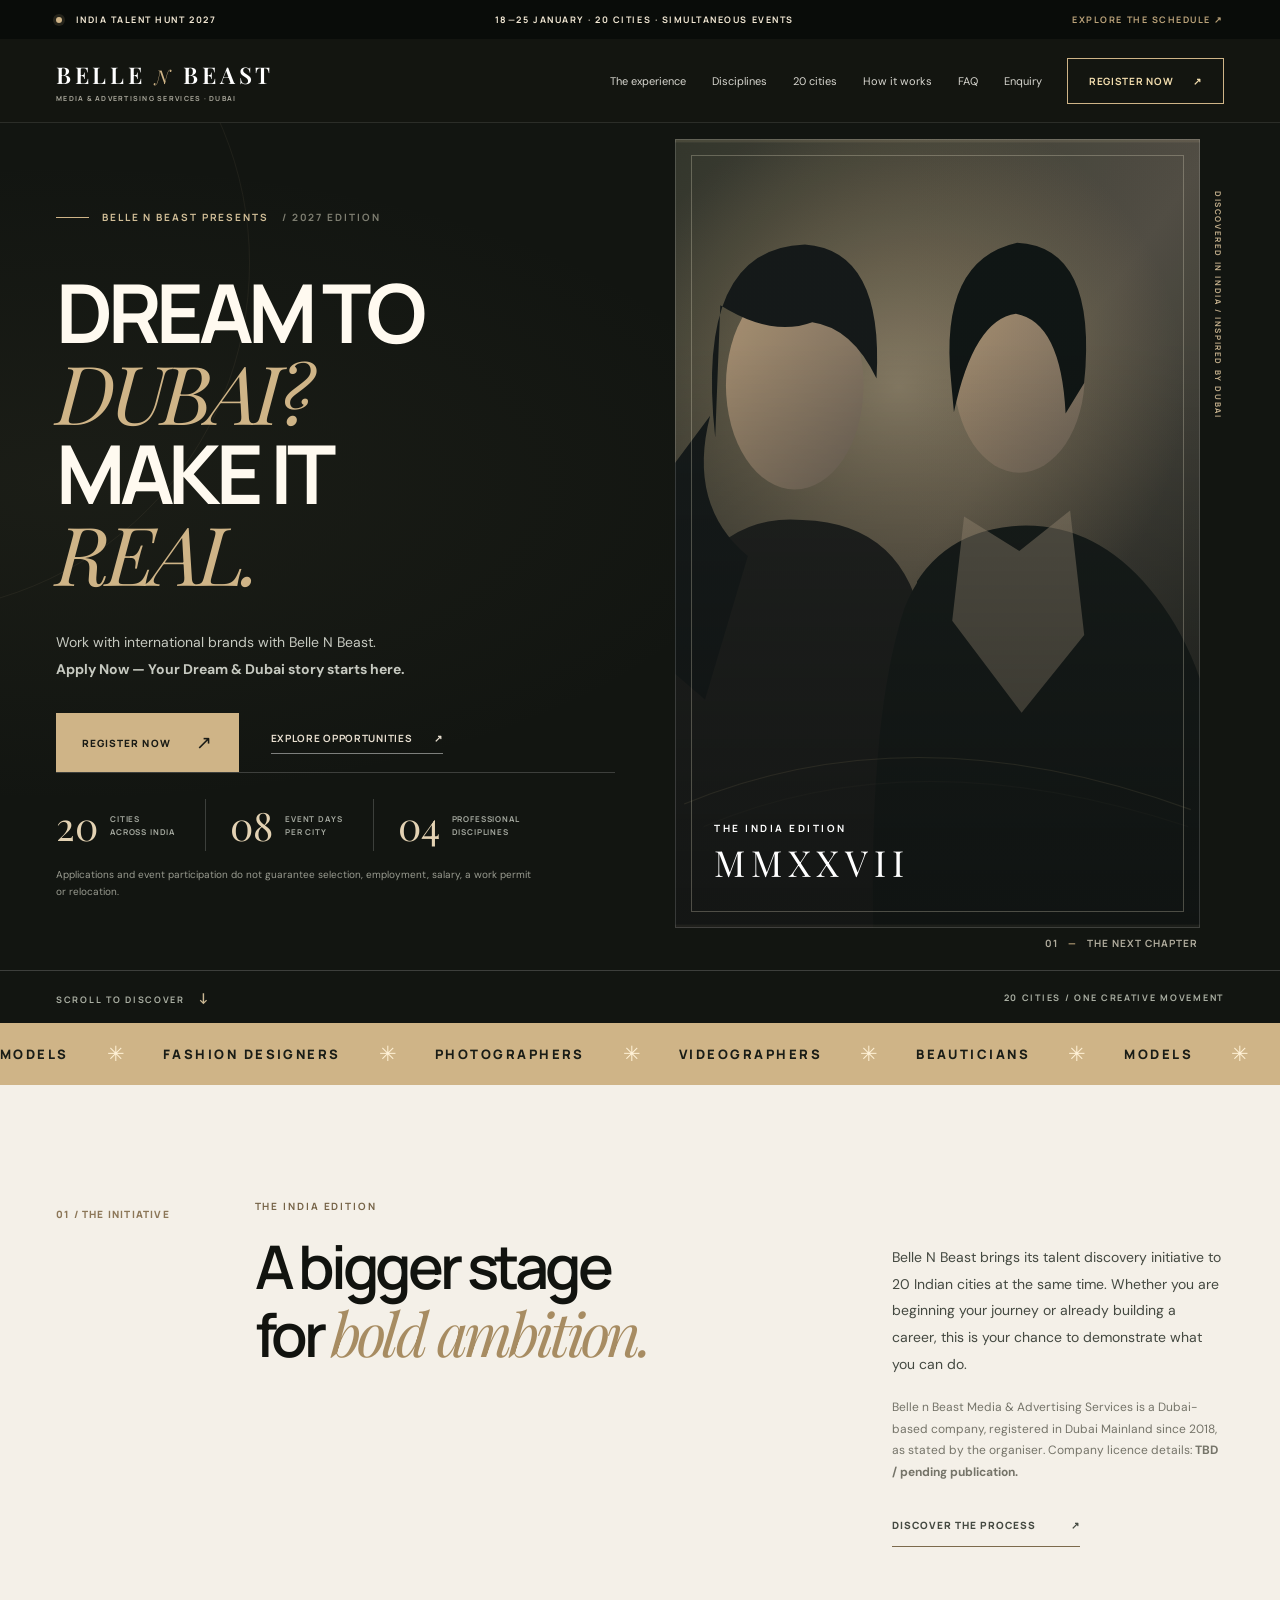
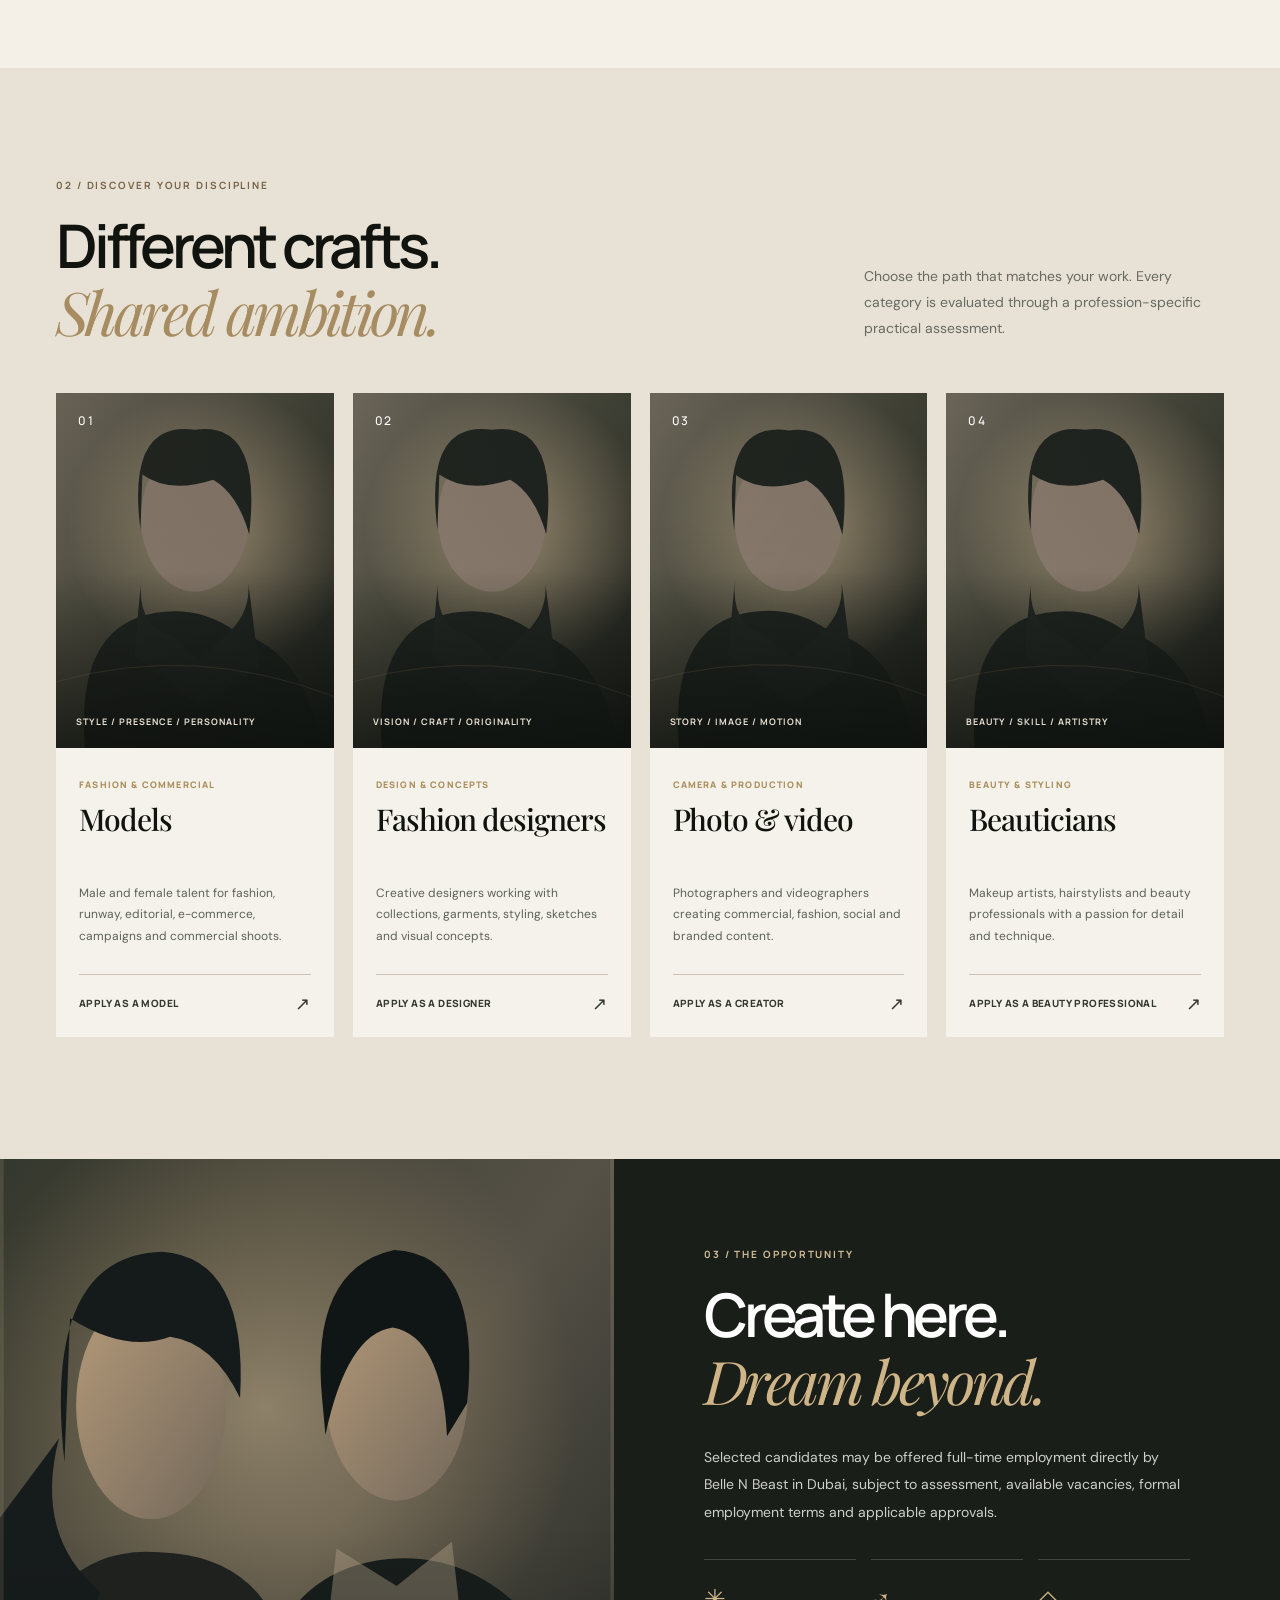
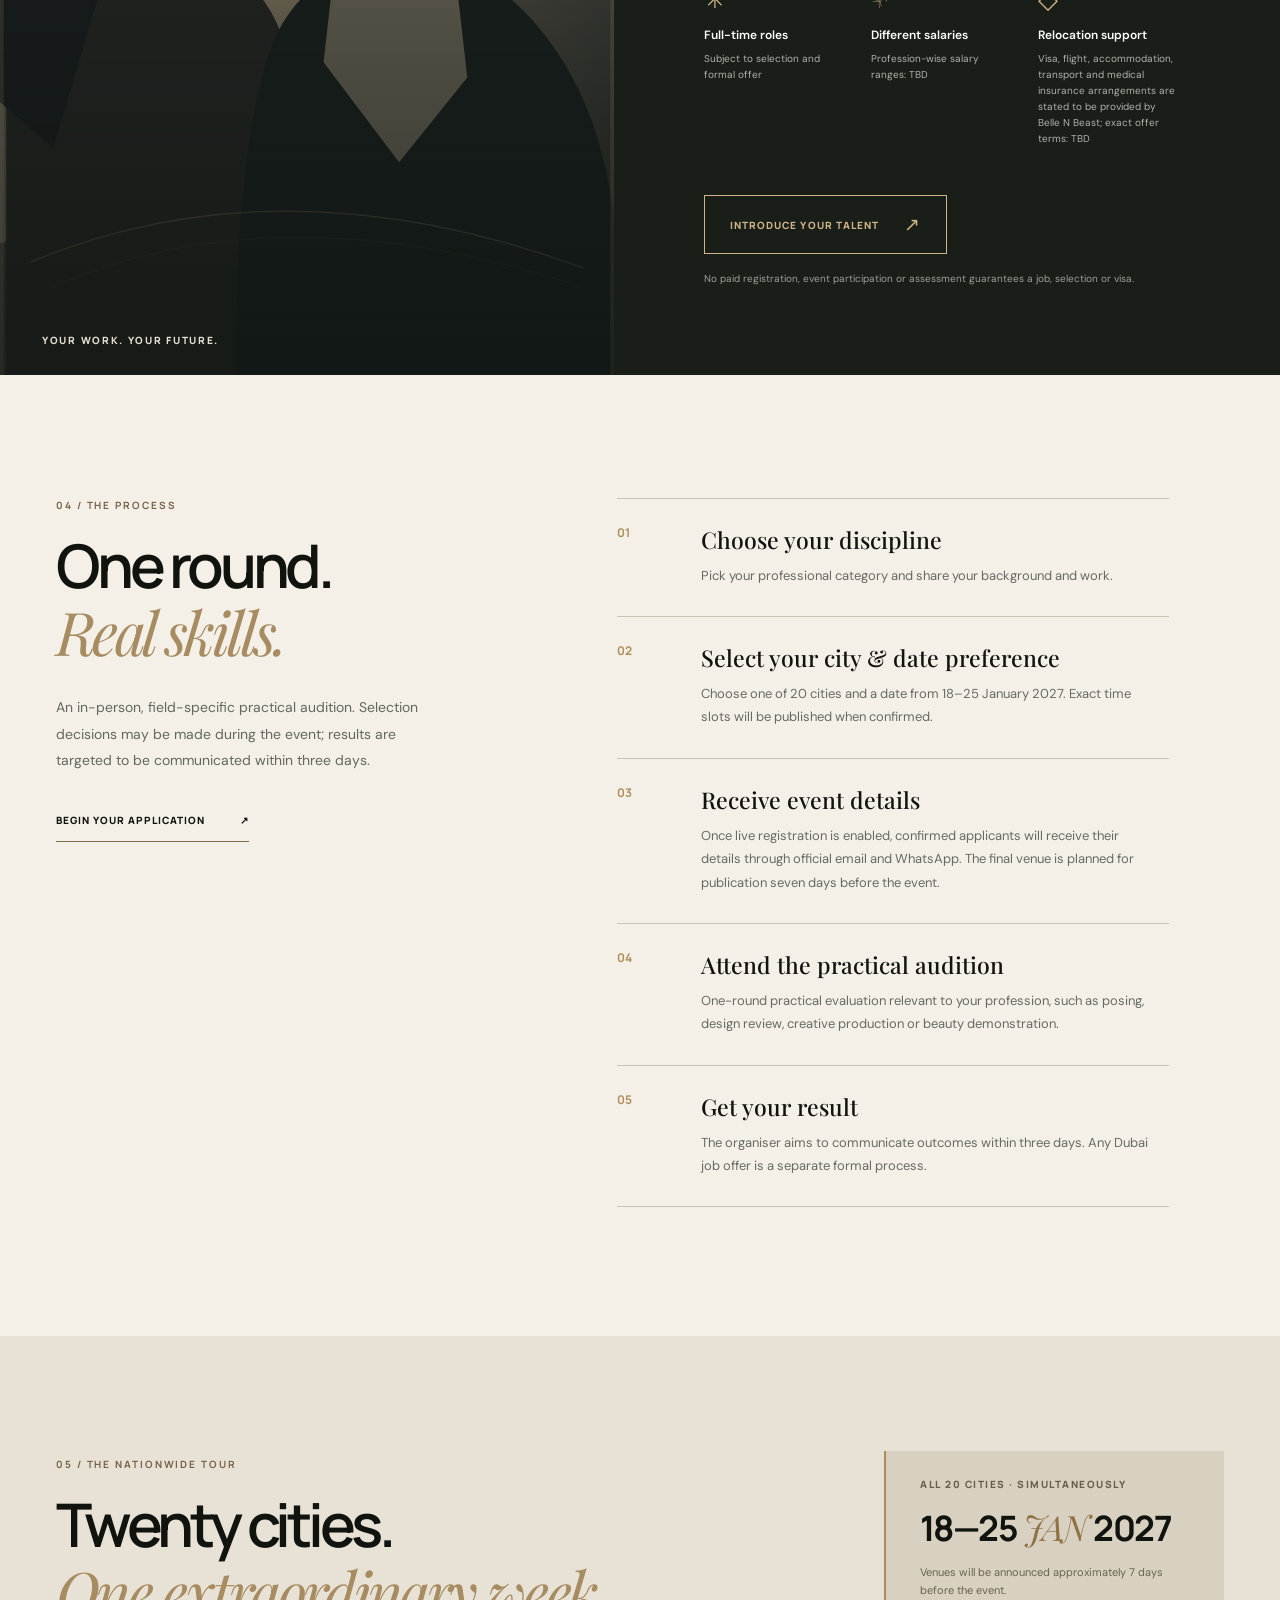
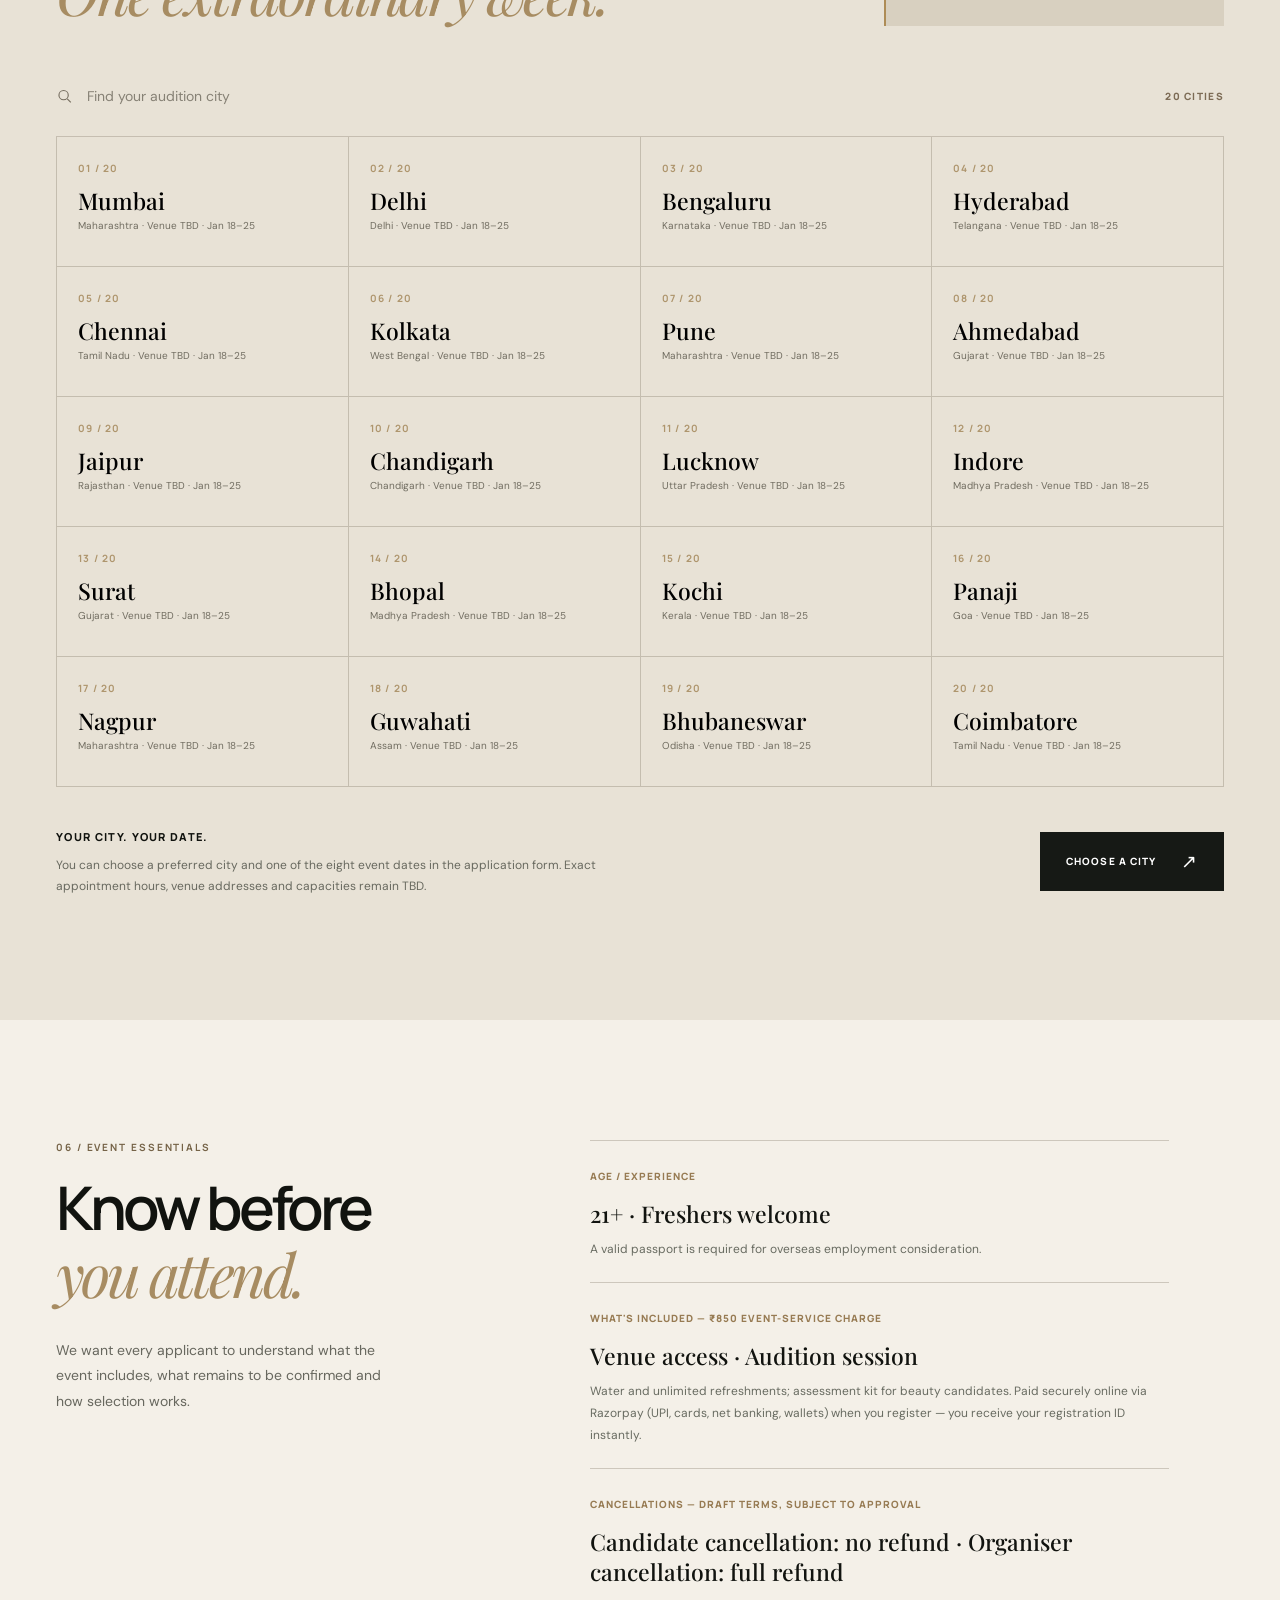
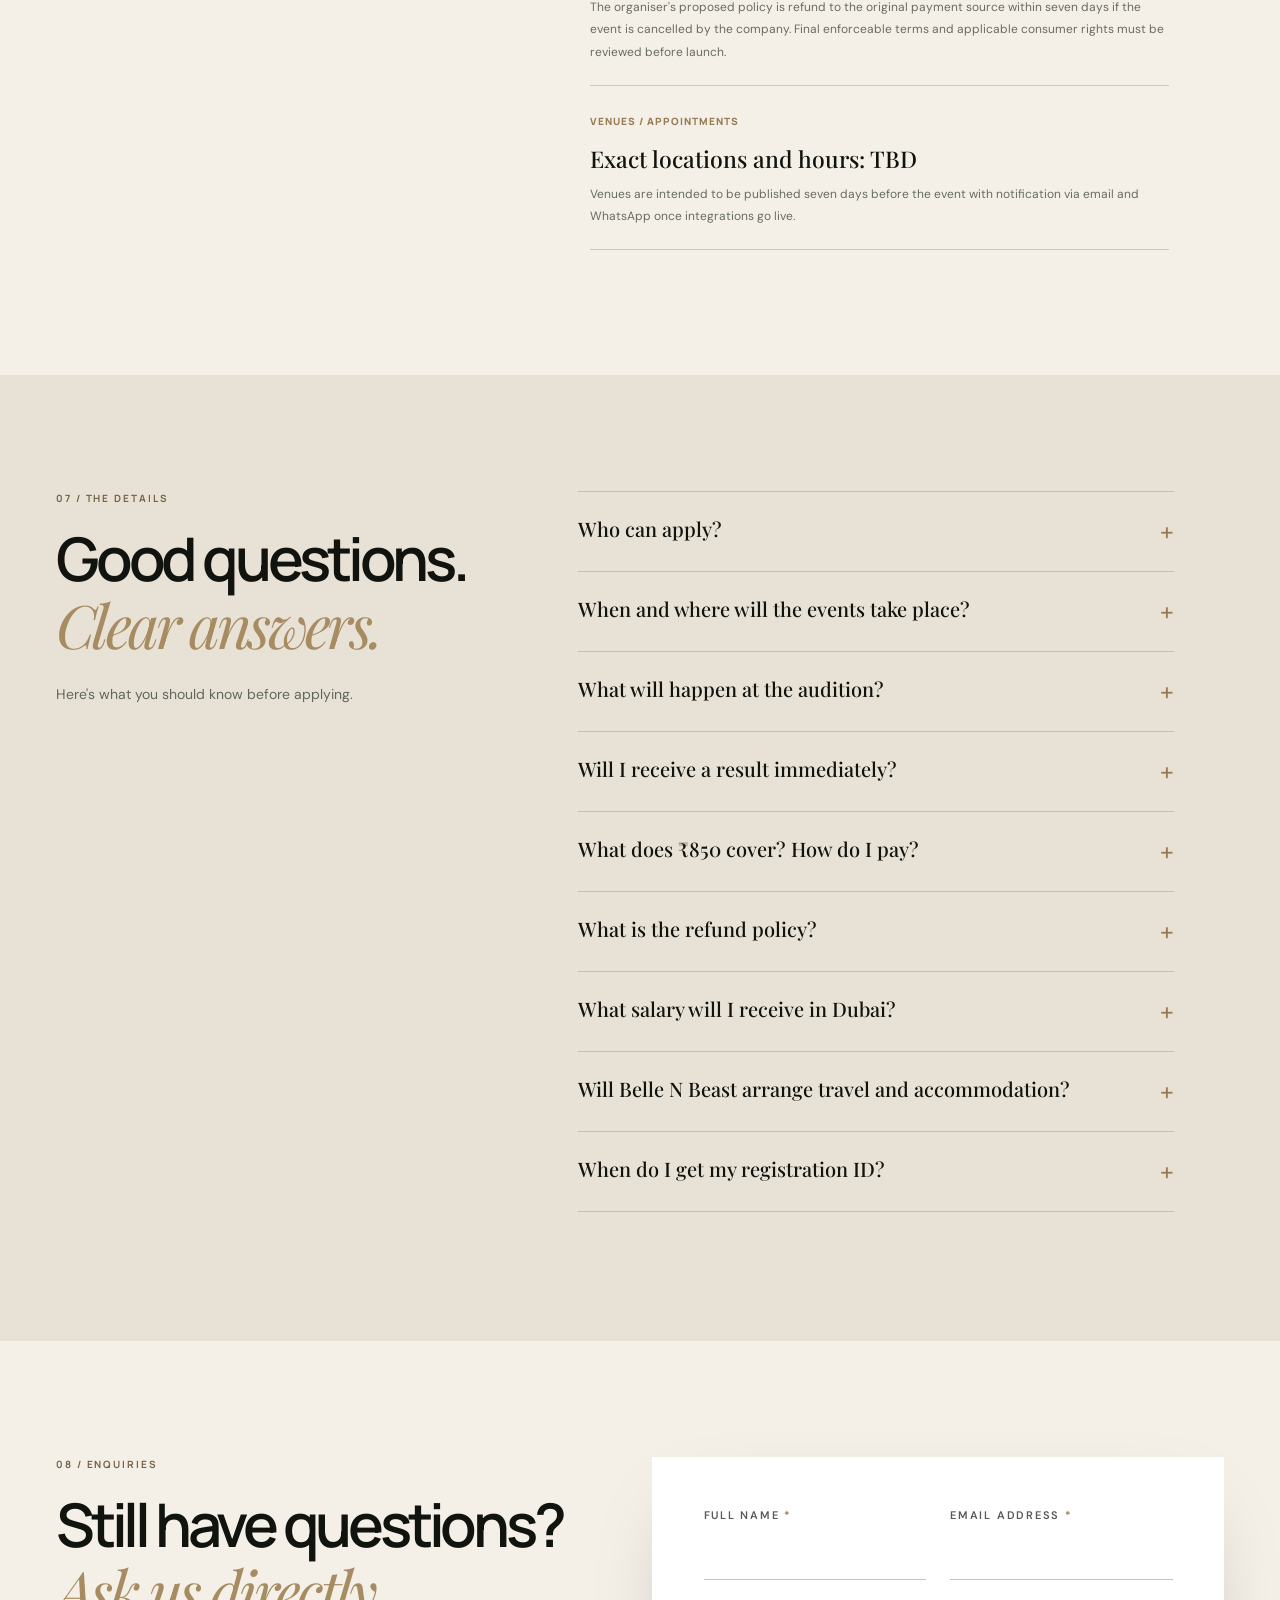
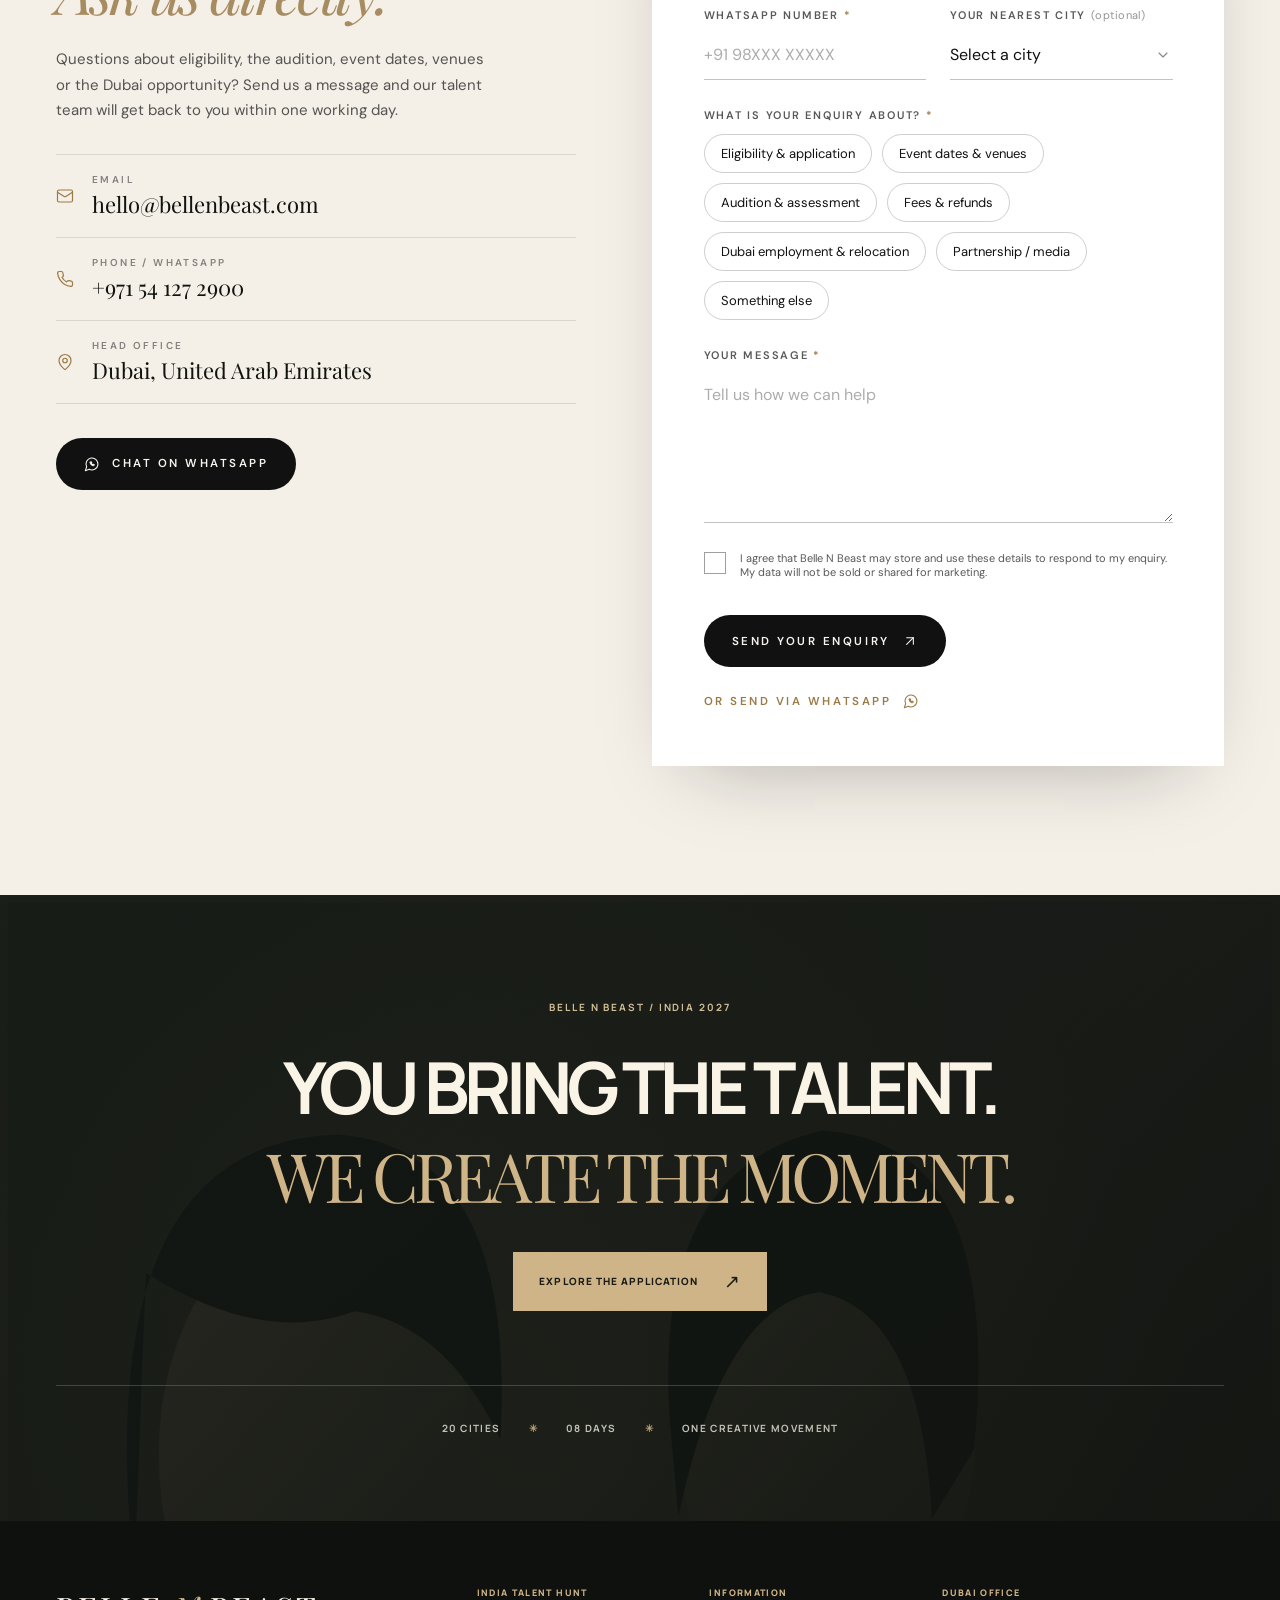
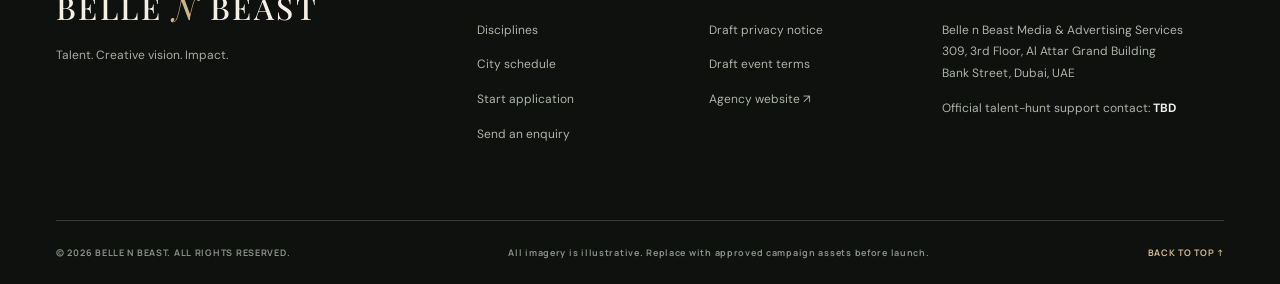
==== commit 60048784: "update" ====
--- a/index.html
+++ b/index.html
@@ -1,327 +1,1345 @@
 <!doctype html>
-<html lang="en" data-pay-mode="demo"><!-- payment: "demo" = dummy Razorpay (no money charged), "live" = real Razorpay via netlify/functions -->
-<head>
-  <meta charset="utf-8">
-  <meta name="viewport" content="width=device-width, initial-scale=1, viewport-fit=cover">
-  <meta name="theme-color" content="#11120f">
-  <meta name="description" content="Belle N Beast India Talent Hunt 2027 — 20 cities, January 1–7. Apply to showcase your creative skills in modelling, fashion design, photography, videography and beauty.">
-  <meta property="og:type" content="website">
-  <meta property="og:title" content="India Talent Hunt 2027 | Belle N Beast">
-  <meta property="og:description" content="20 cities. 7 days. 4 creative disciplines. Your talent deserves to be seen.">
-  <title>India Talent Hunt 2027 — Belle N Beast</title>
-  <link rel="preconnect" href="https://fonts.googleapis.com">
-  <link rel="preconnect" href="https://fonts.gstatic.com" crossorigin>
-  <link href="https://fonts.googleapis.com/css2?family=DM+Sans:wght@400;500;600;700&family=Manrope:wght@400;500;600;700;800&family=Playfair+Display:ital,wght@0,400;0,500;0,600;1,400;1,500&display=swap" rel="stylesheet">
-  <link rel="stylesheet" href="styles.css">
-  <script defer src="script.js"></script>
-</head>
-<body>
-  <a class="skip-link" href="#main">Skip to content</a>
-  <div class="top-strip"><div class="wrap strip-inner"><span><span class="live-dot" aria-hidden="true"></span> INDIA TALENT HUNT 2027</span><span class="strip-date">01—07 JANUARY · 20 CITIES · SIMULTANEOUS EVENTS</span><a href="#cities">EXPLORE THE SCHEDULE <span aria-hidden="true">↗</span></a></div></div>
-  <header class="site-header" id="top">
-    <div class="wrap header-inner">
-      <a href="#top" class="logo" aria-label="Belle N Beast, back to top"><span class="logo-main">BELLE <i>N</i> BEAST</span><span class="logo-small">MEDIA & ADVERTISING SERVICES · DUBAI</span></a>
-      <nav class="main-nav" id="main-nav" aria-label="Main navigation">
-        <a href="#about">The experience</a><a href="#disciplines">Disciplines</a><a href="#cities">20 cities</a><a href="#journey">How it works</a><a href="#faq">FAQ</a><a href="#enquiry">Enquiry</a>
-      </nav>
-      <a class="header-cta" href="#apply" data-open-apply aria-haspopup="dialog">REGISTER NOW <span aria-hidden="true">↗</span></a>
-      <button class="menu-toggle" type="button" aria-label="Open navigation" aria-expanded="false" aria-controls="main-nav"><span></span><span></span><span></span></button>
-    </div>
-  </header>
-  <main id="main">
-    <section class="hero" aria-labelledby="hero-heading">
-      <div class="hero-orb" aria-hidden="true"></div>
-      <div class="wrap hero-grid">
-        <div class="hero-content">
-          <div class="eyebrow eyebrow-light"><span class="eyebrow-rule"></span> BELLE N BEAST PRESENTS <span class="eyebrow-index">/ 2027 EDITION</span></div>
-          <h1 id="hero-heading">INDIA'S<br><em>TALENT.</em><br>GLOBAL<br><em>AMBITION.</em></h1>
-          <p class="hero-copy">Your creativity deserves the spotlight. Join a nationwide talent discovery experience for models, designers, image-makers and beauty professionals—and showcase your skills to the Belle N Beast team.</p>
-          <div class="hero-actions"><a href="#apply" class="btn btn-gold">REGISTER NOW <span aria-hidden="true">↗</span></a><a href="#disciplines" class="text-cta">EXPLORE OPPORTUNITIES <span aria-hidden="true">↗</span></a></div>
-          <div class="hero-meta"><div><b>20</b><span>CITIES<br>ACROSS INDIA</span></div><div><b>07</b><span>EVENT DAYS<br>PER CITY</span></div><div><b>04</b><span>PROFESSIONAL<br>DISCIPLINES</span></div></div>
-          <p class="hero-disclaimer">Applications and event participation do not guarantee selection, employment, salary, a work permit or relocation.</p>
-        </div>
-        <div class="hero-art"><div class="hero-photography" role="img" aria-label="Illustrative high-fashion editorial models; demo imagery"><div class="photo-glow" aria-hidden="true"></div><div class="hero-art-badge"><span>THE INDIA EDITION</span><strong>MMXXVII</strong></div></div><div class="hero-vertical">DISCOVERED IN INDIA / INSPIRED BY DUBAI</div><div class="hero-corner">01 <span>—</span> THE NEXT CHAPTER</div></div>
-      </div>
-      <div class="hero-scroll"><div class="wrap"><span>SCROLL TO DISCOVER <span aria-hidden="true">↓</span></span><span>20 CITIES / ONE CREATIVE MOVEMENT</span></div></div>
-    </section>
-
-    <div class="ticker" aria-label="Talent categories"><div class="ticker-track"><span>MODELS</span><i>✳</i><span>FASHION DESIGNERS</span><i>✳</i><span>PHOTOGRAPHERS</span><i>✳</i><span>VIDEOGRAPHERS</span><i>✳</i><span>BEAUTICIANS</span><i>✳</i><span>MODELS</span><i>✳</i><span>FASHION DESIGNERS</span><i>✳</i><span>PHOTOGRAPHERS</span><i>✳</i><span>VIDEOGRAPHERS</span><i>✳</i><span>BEAUTICIANS</span><i>✳</i></div></div>
-
-    <section class="intro section-light" id="about"><div class="wrap intro-grid"><div class="section-number">01 / THE INITIATIVE</div><div><div class="eyebrow eyebrow-dark">THE INDIA EDITION</div><h2 class="display-heading">A bigger stage<br>for <em>bold ambition.</em></h2></div><div class="intro-side"><p>Belle N Beast brings its talent discovery initiative to 20 Indian cities at the same time. Whether you are beginning your journey or already building a career, this is your chance to demonstrate what you can do.</p><p class="small-copy">Belle n Beast Media & Advertising Services is a Dubai-based company, registered in Dubai Mainland since 2018, as stated by the organiser. Company licence details: <strong>TBD / pending publication.</strong></p><a class="inline-arrow" href="#journey">DISCOVER THE PROCESS <span aria-hidden="true">↗</span></a></div></div></section>
-
-    <section class="disciplines section-cream" id="disciplines"><div class="wrap"><div class="section-heading"><div><div class="eyebrow eyebrow-dark">02 / DISCOVER YOUR DISCIPLINE</div><h2 class="display-heading">Different crafts.<br><em>Shared ambition.</em></h2></div><p>Choose the path that matches your work. Every category is evaluated through a profession-specific practical assessment.</p></div>
-      <div class="category-grid">
-        <article class="category-card" data-card="models"><div class="category-image models-art"><div class="category-number">01</div><div class="category-imglabel">STYLE / PRESENCE / PERSONALITY</div></div><div class="category-details"><span class="category-kicker">FASHION & COMMERCIAL</span><h3>Models</h3><p>Male and female talent for fashion, runway, editorial, e-commerce, campaigns and commercial shoots.</p><button class="category-action" type="button" data-category="models">APPLY AS A MODEL <span aria-hidden="true">↗</span></button></div></article>
-        <article class="category-card" data-card="designers"><div class="category-image designers-art"><div class="category-number">02</div><div class="category-imglabel">VISION / CRAFT / ORIGINALITY</div></div><div class="category-details"><span class="category-kicker">DESIGN & CONCEPTS</span><h3>Fashion designers</h3><p>Creative designers working with collections, garments, styling, sketches and visual concepts.</p><button class="category-action" type="button" data-category="designers">APPLY AS A DESIGNER <span aria-hidden="true">↗</span></button></div></article>
-        <article class="category-card" data-card="creators"><div class="category-image creators-art"><div class="category-number">03</div><div class="category-imglabel">STORY / IMAGE / MOTION</div></div><div class="category-details"><span class="category-kicker">CAMERA & PRODUCTION</span><h3>Photo &amp; video</h3><p>Photographers and videographers creating commercial, fashion, social and branded content.</p><button class="category-action" type="button" data-category="creators">APPLY AS A CREATOR <span aria-hidden="true">↗</span></button></div></article>
-        <article class="category-card" data-card="beauty"><div class="category-image beauty-art"><div class="category-number">04</div><div class="category-imglabel">BEAUTY / SKILL / ARTISTRY</div></div><div class="category-details"><span class="category-kicker">BEAUTY & STYLING</span><h3>Beauticians</h3><p>Makeup artists, hairstylists and beauty professionals with a passion for detail and technique.</p><button class="category-action" type="button" data-category="beauty">APPLY AS A BEAUTY PROFESSIONAL <span aria-hidden="true">↗</span></button></div></article>
-      </div>
-    </div></section>
-
-    <section class="opportunity" id="opportunity"><div class="opportunity-photo"><span>YOUR WORK. YOUR FUTURE.</span></div><div class="opportunity-copy"><div class="eyebrow eyebrow-light">03 / THE OPPORTUNITY</div><h2 class="display-heading">Create here.<br><em>Dream beyond.</em></h2><p>Selected candidates may be offered full-time employment directly by Belle N Beast in Dubai, subject to assessment, available vacancies, formal employment terms and applicable approvals.</p><div class="benefit-grid"><div><span class="benefit-icon">✳</span><strong>Full-time roles</strong><small>Subject to selection and formal offer</small></div><div><span class="benefit-icon">↗</span><strong>Different salaries</strong><small>Profession-wise salary ranges: TBD</small></div><div><span class="benefit-icon">◇</span><strong>Relocation support</strong><small>Visa, flight, accommodation, transport and medical insurance arrangements are stated to be provided by Belle N Beast; exact offer terms: TBD</small></div></div><a href="#apply" class="btn btn-outline">INTRODUCE YOUR TALENT <span aria-hidden="true">↗</span></a><p class="legal-small">No paid registration, event participation or assessment guarantees a job, selection or visa.</p></div></section>
-
-    <section class="journey section-light" id="journey"><div class="wrap journey-grid"><div class="journey-heading"><div class="eyebrow eyebrow-dark">04 / THE PROCESS</div><h2 class="display-heading">One round.<br><em>Real skills.</em></h2><p>An in-person, field-specific practical audition. Selection decisions may be made during the event; results are targeted to be communicated within three days.</p><a href="#apply" class="inline-arrow">BEGIN YOUR APPLICATION <span aria-hidden="true">↗</span></a></div><div class="steps">
-      <div class="step"><span>01</span><div><h3>Choose your discipline</h3><p>Pick your professional category and share your background and work.</p></div></div>
-      <div class="step"><span>02</span><div><h3>Select your city & date preference</h3><p>Choose one of 20 cities and a date from 1–7 January 2027. Exact time slots will be published when confirmed.</p></div></div>
-      <div class="step"><span>03</span><div><h3>Receive event details</h3><p>Once live registration is enabled, confirmed applicants will receive their details through official email and WhatsApp. The final venue is planned for publication seven days before the event.</p></div></div>
-      <div class="step"><span>04</span><div><h3>Attend the practical audition</h3><p>One-round practical evaluation relevant to your profession, such as posing, design review, creative production or beauty demonstration.</p></div></div>
-      <div class="step"><span>05</span><div><h3>Get your result</h3><p>The organiser aims to communicate outcomes within three days. Any Dubai job offer is a separate formal process.</p></div></div>
-    </div></div></section>
-
-    <section class="cities-section section-cream" id="cities"><div class="wrap"><div class="section-heading cities-heading"><div><div class="eyebrow eyebrow-dark">05 / THE NATIONWIDE TOUR</div><h2 class="display-heading">Twenty cities.<br><em>One extraordinary week.</em></h2></div><div class="city-date-block"><span>ALL 20 CITIES · SIMULTANEOUSLY</span><strong>01—07 <em>JAN</em> 2027</strong><small>Venues will be announced approximately 7 days before the event.</small></div></div>
-      <div class="city-tools"><div class="search-wrap"><svg viewBox="0 0 24 24" width="18" height="18" aria-hidden="true"><circle cx="10.8" cy="10.8" r="6.6" stroke="currentColor" fill="none" stroke-width="1.6"/><path d="m16 16 5 5" stroke="currentColor" stroke-width="1.6"/></svg><input type="search" id="city-search" placeholder="Find your audition city" aria-label="Search cities"></div><span id="city-count" aria-live="polite">20 CITIES</span></div>
-      <div class="city-grid" id="city-grid" aria-label="Participating event cities"></div>
-      <div class="city-bottom"><div><strong>YOUR CITY. YOUR DATE.</strong><p>You can choose a preferred city and one of the seven event dates in the application form. Exact appointment hours, venue addresses and capacities remain TBD.</p></div><a href="#apply" class="btn btn-dark">CHOOSE A CITY <span aria-hidden="true">↗</span></a></div>
-    </div></section>
-
-    <section class="event-essentials section-light" id="event"><div class="wrap essentials-grid"><div><div class="eyebrow eyebrow-dark">06 / EVENT ESSENTIALS</div><h2 class="display-heading">Know before<br><em>you attend.</em></h2><p>We want every applicant to understand what the event includes, what remains to be confirmed and how selection works.</p></div><div class="essentials-right"><div class="essentials-row"><span>AGE / EXPERIENCE</span><strong>21+ · Freshers welcome</strong><p>A valid passport is required for overseas employment consideration.</p></div><div class="essentials-row"><span>WHAT'S INCLUDED — ₹850 EVENT-SERVICE CHARGE</span><strong>Venue access · Audition session</strong><p>Water and unlimited refreshments; assessment kit for beauty candidates. Paid securely online via Razorpay (UPI, cards, net banking, wallets) when you register — you receive your registration ID instantly.</p></div><div class="essentials-row"><span>CANCELLATIONS — DRAFT TERMS, SUBJECT TO APPROVAL</span><strong>Candidate cancellation: no refund · Organiser cancellation: full refund</strong><p>The organiser's proposed policy is refund to the original payment source within seven days if the event is cancelled by the company. Final enforceable terms and applicable consumer rights must be reviewed before launch.</p></div><div class="essentials-row"><span>VENUES / APPOINTMENTS</span><strong>Exact locations and hours: TBD</strong><p>Venues are intended to be published seven days before the event with notification via email and WhatsApp once integrations go live.</p></div></div></div></section>
-
-    <section class="faq section-cream" id="faq"><div class="wrap faq-layout"><div><div class="eyebrow eyebrow-dark">07 / THE DETAILS</div><h2 class="display-heading">Good questions.<br><em>Clear answers.</em></h2><p>Here's what you should know before applying.</p></div><div class="faq-list">
-      <details><summary>Who can apply?<span>+</span></summary><p>Applicants aged 21 or older, including freshers and experienced professionals, may express interest. A valid passport is required for overseas employment consideration. Additional role-specific eligibility and final verification requirements: TBD.</p></details>
-      <details><summary>When and where will the events take place?<span>+</span></summary><p>All 20 cities are scheduled for 1–7 January 2027 simultaneously. Exact venue addresses and appointment hours are TBD. The organiser intends to publish venues approximately seven days before the event.</p></details>
-      <details><summary>What will happen at the audition?<span>+</span></summary><p>There will be one profession-specific practical round. For example, models may demonstrate posing and movement, designers may present creative work, camera professionals may show production skills, and beauticians may undertake a relevant practical evaluation. Exact assessment criteria: TBD.</p></details>
-      <details><summary>Will I receive a result immediately?<span>+</span></summary><p>Selections may be made during the event. The organiser is targeting result communication within three days. This is a target, not a guarantee of a job offer.</p></details>
-      <details><summary>What does ₹850 cover? How do I pay?<span>+</span></summary><p>The ₹850 event-service charge covers venue access, an audition session, water, unlimited refreshments and an assessment kit for beautician candidates. You pay it securely via Razorpay at the end of the application form, using UPI, a card, net banking or a wallet. No fee buys employment, selection or a visa.</p></details>
-      <details><summary>What is the refund policy?<span>+</span></summary><p>The organiser proposes no refund for candidate-initiated cancellations and a full refund to the original payment source within seven days if the company cancels the event. These terms are subject to applicable law. Refunds are made to the original payment method used on Razorpay.</p></details>
-      <details><summary>What salary will I receive in Dubai?<span>+</span></summary><p>Salary and vacancies vary by profession and are <strong>TBD</strong>. Any actual salary, benefits, employment conditions and relocation support will be detailed in an individual formal offer. Audition attendance does not guarantee employment.</p></details>
-      <details><summary>Will Belle N Beast arrange travel and accommodation?<span>+</span></summary><p>The organiser states that it will arrange visa, flight, accommodation, transport and medical insurance for selected full-time employees. Exact eligibility, scope and contract terms are TBD and must be communicated through a formal offer and applicable employment documents.</p></details>
-      <details><summary>When do I get my registration ID?<span>+</span></summary><p>Immediately after your ₹850 payment is confirmed. It appears on screen (with copy and print options) and stays available if you reopen the application on the same device. Keep it safe — you need it at check-in. Your city, date and time of day are preferences; exact venue and appointment time are shared about seven days before the event.</p></details>
-    </div></div></section>
-
-    <!-- ============ ENQUIRY (Belle N Beast India form design) ============ -->
-    <section class="enq section-light" id="enquiry" aria-labelledby="enq-title">
-      <svg width="0" height="0" style="position:absolute" aria-hidden="true" focusable="false">
-        <symbol id="i-arrow-ur" viewBox="0 0 24 24"><path d="M7 7h10v10"/><path d="M7 17 17 7"/></symbol>
-        <symbol id="i-check" viewBox="0 0 24 24"><path d="M20 6 9 17l-5-5"/></symbol>
-        <symbol id="i-chev" viewBox="0 0 24 24"><path d="m6 9 6 6 6-6"/></symbol>
-        <symbol id="i-whatsapp" viewBox="0 0 24 24"><path d="M7.9 20A9 9 0 1 0 4 16.1L2 22Z"/><path d="M9 9.5c.3 1.6 1.9 3.9 4.6 5 .6.2 1.3-.2 1.6-.8l.2-.5-1.6-.9-.7.7c-.9-.4-1.8-1.3-2.2-2.2l.7-.7-.9-1.6-.5.2c-.6.3-1 1-.8 1.6z"/></symbol>
-        <symbol id="i-mail" viewBox="0 0 24 24"><rect width="20" height="16" x="2" y="4" rx="2"/><path d="m22 7-8.97 5.7a1.94 1.94 0 0 1-2.06 0L2 7"/></symbol>
-        <symbol id="i-phone" viewBox="0 0 24 24"><path d="M22 16.92v3a2 2 0 0 1-2.18 2 19.79 19.79 0 0 1-8.63-3.07 19.5 19.5 0 0 1-6-6 19.79 19.79 0 0 1-3.07-8.67A2 2 0 0 1 4.11 2h3a2 2 0 0 1 2 1.72 12.84 12.84 0 0 0 .7 2.81 2 2 0 0 1-.45 2.11L8.09 9.91a16 16 0 0 0 6 6l1.27-1.27a2 2 0 0 1 2.11-.45 12.84 12.84 0 0 0 2.81.7A2 2 0 0 1 22 16.92z"/></symbol>
-        <symbol id="i-pin" viewBox="0 0 24 24"><path d="M20 10c0 5-5.5 10.2-7.4 11.8a1 1 0 0 1-1.2 0C9.5 20.2 4 15 4 10a8 8 0 0 1 16 0"/><circle cx="12" cy="10" r="3"/></symbol>
-        <symbol id="i-x" viewBox="0 0 24 24"><path d="M18 6 6 18"/><path d="m6 6 12 12"/></symbol>
-        <symbol id="i-upload" viewBox="0 0 24 24"><path d="M21 15v4a2 2 0 0 1-2 2H5a2 2 0 0 1-2-2v-4"/><path d="m17 8-5-5-5 5"/><path d="M12 3v12"/></symbol>
-        <symbol id="i-file" viewBox="0 0 24 24"><path d="M14 2H6a2 2 0 0 0-2 2v16a2 2 0 0 0 2 2h12a2 2 0 0 0 2-2V8z"/><path d="M14 2v6h6"/></symbol>
-        <symbol id="i-alert" viewBox="0 0 24 24"><circle cx="12" cy="12" r="10"/><path d="M12 8v4"/><path d="M12 16h.01"/></symbol>
-      </svg>
-      <div class="wrap enq-grid">
-        <div class="enq-info">
-          <div class="eyebrow eyebrow-dark">08 / ENQUIRIES</div>
-          <h2 id="enq-title" class="display-heading">Still have questions?<br><em>Ask us directly.</em></h2>
-          <p class="enq-lead">Questions about eligibility, the audition, event dates, venues or the Dubai opportunity? Send us a message and our talent team will get back to you within one working day.</p>
-          <ul class="enq-list">
-            <li><svg class="enq-i"><use href="#i-mail"/></svg><div><small>Email</small><a href="mailto:hello@bellenbeast.com">hello@bellenbeast.com</a></div></li>
-            <li><svg class="enq-i"><use href="#i-phone"/></svg><div><small>Phone / WhatsApp</small><a href="tel:+971541272900">+971 54 127 2900</a></div></li>
-            <li><svg class="enq-i"><use href="#i-pin"/></svg><div><small>Head office</small><a href="https://maps.google.com/?q=Al+Attar+Grand+Building+Bank+Street+Dubai" target="_blank" rel="noopener noreferrer">Dubai, United Arab Emirates</a></div></li>
-          </ul>
-          <a class="enq-btn enq-btn--dark" href="https://wa.me/971541272900?text=Hello%20Belle%20N%20Beast%2C%20I%20have%20a%20question%20about%20the%20India%20Talent%20Hunt%202027." target="_blank" rel="noopener noreferrer"><span class="enq-btn__in"><svg class="enq-i"><use href="#i-whatsapp"/></svg><span>Chat on WhatsApp</span></span></a>
-        </div>
-
-        <div class="enq-card">
-          <form class="enq-form" id="enquiry-form" data-subject="India Talent Hunt 2027 — Enquiry" novalidate>
-            <input type="text" name="website" class="enq-hp" tabindex="-1" autocomplete="off" aria-hidden="true">
-            <div class="enq-grid2">
-              <div class="enq-field"><label for="e-name">Full name <span class="enq-req">*</span></label><input id="e-name" name="fullName" autocomplete="name" required maxlength="120"></div>
-              <div class="enq-field"><label for="e-email">Email address <span class="enq-req">*</span></label><input id="e-email" name="email" type="email" autocomplete="email" required></div>
-              <div class="enq-field"><label for="e-phone">WhatsApp number <span class="enq-req">*</span></label><input id="e-phone" name="phone" type="tel" autocomplete="tel" placeholder="+91 98XXX XXXXX" required></div>
-              <div class="enq-field"><label for="e-city">Your nearest city <span class="enq-opt">(optional)</span></label>
-                <div class="enq-select"><select id="e-city" name="city"><option value="" selected>Select a city</option></select><svg class="enq-i"><use href="#i-chev"/></svg></div>
-              </div>
-              <div class="enq-field full" data-group="topic">
-                <span class="enq-label" id="e-topic-l">What is your enquiry about? <span class="enq-req">*</span></span>
-                <div class="enq-chips" role="radiogroup" aria-labelledby="e-topic-l">
-                  <label class="enq-chip"><input type="radio" name="topic" value="Eligibility & application"><span>Eligibility &amp; application</span></label>
-                  <label class="enq-chip"><input type="radio" name="topic" value="Event dates & venues"><span>Event dates &amp; venues</span></label>
-                  <label class="enq-chip"><input type="radio" name="topic" value="Audition & assessment"><span>Audition &amp; assessment</span></label>
-                  <label class="enq-chip"><input type="radio" name="topic" value="Fees & refunds"><span>Fees &amp; refunds</span></label>
-                  <label class="enq-chip"><input type="radio" name="topic" value="Dubai employment & relocation"><span>Dubai employment &amp; relocation</span></label>
-                  <label class="enq-chip"><input type="radio" name="topic" value="Partnership / media"><span>Partnership / media</span></label>
-                  <label class="enq-chip"><input type="radio" name="topic" value="Something else"><span>Something else</span></label>
-                </div>
-              </div>
-              <div class="enq-field full"><label for="e-message">Your message <span class="enq-req">*</span></label><textarea id="e-message" name="message" rows="5" required minlength="20" maxlength="3000" placeholder="Tell us how we can help"></textarea></div>
-              <div class="enq-field full">
-                <label class="enq-consent"><input type="checkbox" name="consent" required><span class="enq-consent__box" aria-hidden="true"><svg class="enq-i"><use href="#i-check"/></svg></span><span>I agree that Belle N Beast may store and use these details to respond to my enquiry. My data will not be sold or shared for marketing.</span></label>
-              </div>
-            </div>
-            <div class="enq-error" role="alert" hidden></div>
-            <div class="enq-foot">
-              <button type="submit" class="enq-btn enq-btn--dark enq-submit"><span class="enq-btn__in"><span>Send your enquiry</span><svg class="enq-i"><use href="#i-arrow-ur"/></svg></span></button>
-              <button type="button" class="enq-btn enq-btn--ghost" id="enquiry-wa"><span class="enq-btn__in"><span>Or send via WhatsApp</span><svg class="enq-i"><use href="#i-whatsapp"/></svg></span></button>
-            </div>
-          </form>
-          <div class="enq-success" id="enquiry-success" role="status" aria-live="polite" hidden>
-            <div class="enq-success__mark"><svg class="enq-i"><use href="#i-check"/></svg></div>
-            <span class="eyebrow eyebrow-dark">ENQUIRY READY</span>
-            <h3>Almost <em>there.</em></h3>
-            <p>Your email app has opened with your enquiry pre-filled — just press send and our talent team will reply within one working day.</p>
-            <button type="button" class="enq-btn enq-btn--ghost" id="enquiry-reset"><span class="enq-btn__in"><span>Send another enquiry</span></span></button>
-          </div>
-        </div>
-      </div>
-    </section>
-
-    <section class="closing-cta"><div class="wrap closing-inner"><div class="eyebrow eyebrow-light">BELLE N BEAST / INDIA 2027</div><h2>YOU BRING THE TALENT.<br><em>WE CREATE THE MOMENT.</em></h2><a href="#apply" class="btn btn-gold">EXPLORE THE APPLICATION <span aria-hidden="true">↗</span></a><div class="closing-line">20 CITIES <span>✳</span> 07 DAYS <span>✳</span> ONE CREATIVE MOVEMENT</div></div></section>
-  </main>
-  <footer class="footer"><div class="wrap"><div class="footer-top"><div><div class="footer-logo">BELLE <i>N</i> BEAST</div><p>Talent. Creative vision. Impact.</p></div><div><strong>INDIA TALENT HUNT</strong><a href="#disciplines">Disciplines</a><a href="#cities">City schedule</a><a href="#apply">Start application</a><a href="#enquiry">Send an enquiry</a></div><div><strong>INFORMATION</strong><a href="privacy.html">Draft privacy notice</a><a href="terms.html">Draft event terms</a><a href="https://belle-n-beast.netlify.app/" target="_blank" rel="noopener">Agency website ↗</a></div><div><strong>DUBAI OFFICE</strong><p>Belle n Beast Media &amp; Advertising Services<br>309, 3rd Floor, Al Attar Grand Building<br>Bank Street, Dubai, UAE</p><p>Official talent-hunt support contact: <b>TBD</b></p></div></div><div class="footer-bottom"><span>© <span id="copyright-year">2026</span> BELLE N BEAST. ALL RIGHTS RESERVED.</span><span>All imagery is illustrative. Replace with approved campaign assets before launch.</span><a href="#top">BACK TO TOP ↑</a></div></div></footer>
-  <!-- ============ APPLICATION POPUP (Belle N Beast India form design) ============ -->
-  <div class="bnm" id="apply-modal" role="dialog" aria-modal="true" aria-labelledby="bnm-title" hidden>
-    <div class="bnm__backdrop" data-bnm-close></div>
-    <div class="bnm__panel" tabindex="-1">
-      <button type="button" class="bnm__close" data-bnm-close aria-label="Close application"><svg class="enq-i"><use href="#i-x"/></svg></button>
-      <div class="bnm__sheet">
-        <ol class="bnm-steps" aria-label="Application progress">
-          <li data-s="1" class="is-active"><span>1</span>Details</li>
-          <li data-s="2"><span>2</span>Your craft</li>
-          <li data-s="3"><span>3</span>Event</li>
-          <li data-s="4"><span>4</span>Review</li>
-          <li data-s="5"><span>5</span>Registered</li>
-        </ol>
-
-        <header class="bnm-head" data-bnm-head>
-          <span class="bnm-eyebrow">India Talent Hunt · 01—07 January 2027 · 20 cities</span>
-          <h2 id="bnm-title" class="bnm-title">Start your application. <em>Own the spotlight.</em></h2>
-          <p class="bnm-intro">Profession-specific questions appear based on your choice. Complete the form, pay the ₹850 event-service fee securely via Razorpay and receive your registration ID instantly.</p>
-        </header>
-
-        <form class="enq-form bnm-form" id="bnm-form" novalidate>
-          <!-- STEP 1 -->
-          <fieldset class="bnm-step" data-bnm-step="1">
-            <legend><span>01</span>Introduction — tell us about you</legend>
-            <div class="enq-grid2">
-              <div class="enq-field full" data-group="category">
-                <span class="enq-label" id="bnm-cat-l">Professional category <span class="enq-req">*</span></span>
-                <div class="enq-chips" role="radiogroup" aria-labelledby="bnm-cat-l">
-                  <label class="enq-chip"><input type="radio" name="category" value="models"><span>Models — Male &amp; Female</span></label>
-                  <label class="enq-chip"><input type="radio" name="category" value="designers"><span>Fashion Designer</span></label>
-                  <label class="enq-chip"><input type="radio" name="category" value="creators"><span>Photographer / Videographer</span></label>
-                  <label class="enq-chip"><input type="radio" name="category" value="beauty"><span>Beautician</span></label>
-                </div>
-              </div>
-              <div class="enq-field full"><label for="bnm-name">Full name <span class="enq-req">*</span></label><input id="bnm-name" name="fullName" autocomplete="name" placeholder="As on your official ID" required maxlength="120"></div>
-              <div class="enq-field"><label for="bnm-email">Email address <span class="enq-req">*</span></label><input id="bnm-email" name="email" type="email" autocomplete="email" placeholder="you@example.com" required></div>
-              <div class="enq-field"><label for="bnm-phone">WhatsApp / mobile <span class="enq-req">*</span></label><input id="bnm-phone" name="phone" type="tel" autocomplete="tel" placeholder="+91 98765 43210" required></div>
-              <div class="enq-field"><label for="bnm-dob">Date of birth <span class="enq-req">*</span></label><input id="bnm-dob" name="dob" type="date" autocomplete="bday" max="2006-01-07" required></div>
-              <div class="enq-field"><label for="bnm-city">Current city <span class="enq-req">*</span></label><input id="bnm-city" name="currentCity" autocomplete="address-level2" placeholder="Your current city" required maxlength="80"></div>
-              <div class="enq-field"><label for="bnm-state">State / union territory <span class="enq-req">*</span></label>
-                <div class="enq-select"><select id="bnm-state" name="state" required><option value="">Select</option><option>Andhra Pradesh</option><option>Arunachal Pradesh</option><option>Assam</option><option>Bihar</option><option>Chhattisgarh</option><option>Goa</option><option>Gujarat</option><option>Haryana</option><option>Himachal Pradesh</option><option>Jharkhand</option><option>Karnataka</option><option>Kerala</option><option>Madhya Pradesh</option><option>Maharashtra</option><option>Manipur</option><option>Meghalaya</option><option>Mizoram</option><option>Nagaland</option><option>Odisha</option><option>Punjab</option><option>Rajasthan</option><option>Sikkim</option><option>Tamil Nadu</option><option>Telangana</option><option>Tripura</option><option>Uttar Pradesh</option><option>Uttarakhand</option><option>West Bengal</option><option>Andaman and Nicobar Islands</option><option>Chandigarh</option><option>Dadra and Nagar Haveli and Daman and Diu</option><option>Delhi</option><option>Jammu and Kashmir</option><option>Ladakh</option><option>Lakshadweep</option><option>Puducherry</option><option>Outside India</option></select><svg class="enq-i"><use href="#i-chev"/></svg></div>
-              </div>
-              <div class="enq-field"><label for="bnm-passport">Passport available? <span class="enq-req">*</span></label>
-                <div class="enq-select"><select id="bnm-passport" name="passport" required><option value="">Select status</option><option value="valid">Yes, valid passport</option><option value="processing">Applied / in process</option><option value="none">Not yet</option></select><svg class="enq-i"><use href="#i-chev"/></svg></div>
-              </div>
-            </div>
-          </fieldset>
-
-          <!-- STEP 2 -->
-          <fieldset class="bnm-step" data-bnm-step="2" hidden>
-            <legend><span>02</span>Your craft — show us your work</legend>
-            <div class="enq-grid2">
-              <div class="enq-field"><label for="bnm-exp">Experience <span class="enq-req">*</span></label>
-                <div class="enq-select"><select id="bnm-exp" name="experience" required><option value="">Select level</option><option value="fresher">Fresher / just starting</option><option value="1-2">1–2 years</option><option value="3-5">3–5 years</option><option value="5+">5+ years</option></select><svg class="enq-i"><use href="#i-chev"/></svg></div>
-              </div>
-              <div class="enq-field"><label for="bnm-reloc">Open to relocation to Dubai? <span class="enq-req">*</span></label>
-                <div class="enq-select"><select id="bnm-reloc" name="relocation" required><option value="">Select</option><option value="yes">Yes</option><option value="discuss">Open to discussion</option><option value="no">No</option></select><svg class="enq-i"><use href="#i-chev"/></svg></div>
-              </div>
-            </div>
-            <div class="bnm-role" id="bnm-role" hidden>
-              <p class="bnm-role__title" id="bnm-role-title"></p>
-              <div class="enq-grid2" id="bnm-role-fields"></div>
-            </div>
-            <div class="enq-grid2 bnm-gap">
-              <div class="enq-field full"><label for="bnm-url">Portfolio / website / social media URL <span class="enq-opt">(optional)</span></label><input id="bnm-url" name="portfolioUrl" type="url" placeholder="https://your-portfolio.com"><p class="bnm-hint">Only share material that belongs to you or that you are permitted to use.</p></div>
-              <div class="enq-field full"><label for="bnm-bio">Tell us about your skills <span class="enq-opt">(optional)</span></label><textarea id="bnm-bio" name="bio" rows="4" maxlength="900" placeholder="Your experience, creative strengths and the type of work you enjoy..."></textarea></div>
-              <div class="enq-field full" data-group="files">
-                <span class="enq-label">Portfolio files <span class="enq-opt">(local preview only)</span></span>
-                <div class="bnm-drop" id="bnm-drop" tabindex="0" role="button" aria-describedby="bnm-drop-meta">
-                  <svg class="enq-i bnm-drop__icon"><use href="#i-upload"/></svg>
-                  <p><span class="bnm-drop__browse">Browse files</span> or drag them here</p>
-                  <p class="bnm-drop__meta" id="bnm-drop-meta">JPG, PNG, WEBP, PDF, MP4 or MOV · up to 5 files · 10 MB each · never uploaded</p>
-                  <input type="file" id="bnm-files" accept="image/jpeg,image/png,image/webp,application/pdf,video/mp4,video/quicktime" multiple class="bnm-sr" tabindex="-1">
-                </div>
-                <div class="bnm-files" id="bnm-file-list"></div>
-              </div>
-            </div>
-          </fieldset>
-
-          <!-- STEP 3 -->
-          <fieldset class="bnm-step" data-bnm-step="3" hidden>
-            <legend><span>03</span>Your event — pick your city</legend>
-            <div class="bnm-notice"><svg class="enq-i"><use href="#i-alert"/></svg><p><strong>Venue / slot status: TBD.</strong> All 20 cities run from 1–7 January 2027. Date and time selections are <strong>preferences only</strong> and do not reserve an appointment.</p></div>
-            <div class="enq-grid2">
-              <div class="enq-field full"><label for="bnm-ecity">Preferred city <span class="enq-req">*</span></label>
-                <div class="enq-select"><select id="bnm-ecity" name="eventCity" required><option value="">Select one of 20 cities</option></select><svg class="enq-i"><use href="#i-chev"/></svg></div>
-              </div>
-              <div class="enq-field full" data-group="eventDate">
-                <span class="enq-label" id="bnm-date-l">Preferred date <span class="enq-req">*</span></span>
-                <div class="enq-chips" role="radiogroup" aria-labelledby="bnm-date-l">
-                  <label class="enq-chip"><input type="radio" name="eventDate" value="2027-01-01"><span>Fri 1 Jan</span></label>
-                  <label class="enq-chip"><input type="radio" name="eventDate" value="2027-01-02"><span>Sat 2 Jan</span></label>
-                  <label class="enq-chip"><input type="radio" name="eventDate" value="2027-01-03"><span>Sun 3 Jan</span></label>
-                  <label class="enq-chip"><input type="radio" name="eventDate" value="2027-01-04"><span>Mon 4 Jan</span></label>
-                  <label class="enq-chip"><input type="radio" name="eventDate" value="2027-01-05"><span>Tue 5 Jan</span></label>
-                  <label class="enq-chip"><input type="radio" name="eventDate" value="2027-01-06"><span>Wed 6 Jan</span></label>
-                  <label class="enq-chip"><input type="radio" name="eventDate" value="2027-01-07"><span>Thu 7 Jan</span></label>
-                </div>
-              </div>
-              <div class="enq-field full" data-group="timePreference">
-                <span class="enq-label" id="bnm-time-l">Preferred time of day <span class="enq-req">*</span></span>
-                <div class="enq-chips" role="radiogroup" aria-labelledby="bnm-time-l">
-                  <label class="enq-chip"><input type="radio" name="timePreference" value="morning"><span>Morning · time TBD</span></label>
-                  <label class="enq-chip"><input type="radio" name="timePreference" value="afternoon"><span>Afternoon · time TBD</span></label>
-                  <label class="enq-chip"><input type="radio" name="timePreference" value="evening"><span>Evening · time TBD</span></label>
-                </div>
-              </div>
-              <div class="enq-field full"><label for="bnm-access">Additional requirements <span class="enq-opt">(optional)</span></label><textarea id="bnm-access" name="accessibility" rows="2" maxlength="400" placeholder="Any accessibility or assistance requirements for the event"></textarea></div>
-            </div>
-          </fieldset>
-
-          <!-- STEP 4 -->
-          <fieldset class="bnm-step" data-bnm-step="4" hidden>
-            <legend><span>04</span>Review — almost there</legend>
-            <p class="bnm-hint bnm-hint--lead">Check your details carefully. Once payment is complete your registration ID is issued and these details are recorded with it.</p>
-            <dl class="bnm-verify" id="bnm-review"></dl>
-            <div class="bnm-fee">
-              <div class="bnm-fee__top"><div><span>Event-service fee</span><strong>₹850</strong></div><em class="bnm-rzp-badge">Secured by Razorpay</em></div>
-              <p class="bnm-demo-note"><b>Test mode:</b> payment is a dummy Razorpay checkout — no money will be charged.</p>
-              <p>Includes venue access, your audition session, water, unlimited refreshments and the beauty assessment kit where applicable. Pay by UPI, card, net banking or wallet.</p>
-              <p><b>Cancellation:</b> Candidate-initiated cancellation: no refund. Organiser cancellation: full refund to the original payment method within 7 days. Paying the fee does not guarantee selection or employment.</p>
-            </div>
-            <div class="bnm-consents">
-              <div class="enq-field"><label class="enq-consent"><input type="checkbox" name="accuracy" required><span class="enq-consent__box" aria-hidden="true"><svg class="enq-i"><use href="#i-check"/></svg></span><span>I confirm the information I have entered is accurate.</span></label></div>
-              <div class="enq-field"><label class="enq-consent"><input type="checkbox" name="understanding" required><span class="enq-consent__box" aria-hidden="true"><svg class="enq-i"><use href="#i-check"/></svg></span><span>I accept the <a href="terms.html" target="_blank" rel="noopener">event terms</a> and cancellation policy, and understand that paying the fee does not guarantee selection, employment or a visa.</span></label></div>
-              <div class="enq-field"><label class="enq-consent"><input type="checkbox" name="privacy" required><span class="enq-consent__box" aria-hidden="true"><svg class="enq-i"><use href="#i-check"/></svg></span><span>I have read the <a href="privacy.html" target="_blank" rel="noopener">privacy notice</a> and agree that Belle N Beast and Razorpay may process my details for this registration and payment.</span></label></div>
-            </div>
-          </fieldset>
-
-          <div class="enq-error" id="bnm-error" role="alert" hidden></div>
-          <div class="enq-foot bnm-foot">
-            <button type="button" class="enq-btn enq-btn--ghost" id="bnm-back" hidden><span class="enq-btn__in"><span>← Back</span></span></button>
-            <span class="bnm-req-note" id="bnm-req-note"><span class="enq-req">*</span> Required fields</span>
-            <button type="submit" class="enq-btn enq-btn--dark enq-submit" id="bnm-next"><span class="enq-btn__in"><span id="bnm-next-label">Continue</span><svg class="enq-i"><use href="#i-arrow-ur"/></svg></span></button>
-          </div>
-        </form>
-
-        <div class="bnm-done" id="bnm-done" role="status" aria-live="polite" hidden>
-          <div class="enq-success__mark"><svg class="enq-i"><use href="#i-check"/></svg></div>
-          <span class="bnm-eyebrow">Payment successful · Registration confirmed</span>
-          <h3>You're <em>registered.</em></h3>
-          <div class="bnm-regid">
-            <span>Your registration ID</span>
-            <strong id="bnm-regid">—</strong>
-            <button type="button" class="enq-btn enq-btn--ghost" id="bnm-copy"><span class="enq-btn__in"><span>Copy ID</span></span></button>
-          </div>
-          <p>Save this ID — you will need it at check-in. Your venue address and appointment time will be shared by email and WhatsApp about 7 days before the event.</p>
-          <dl class="bnm-verify" id="bnm-summary"></dl>
-          <div class="bnm-done__actions">
-            <button type="button" class="enq-btn enq-btn--dark" id="bnm-print"><span class="enq-btn__in"><span>Print / save receipt</span><svg class="enq-i"><use href="#i-arrow-ur"/></svg></span></button>
-            <button type="button" class="enq-btn enq-btn--ghost" id="bnm-new"><span class="enq-btn__in"><span>New registration</span></span></button>
-            <button type="button" class="enq-btn enq-btn--ghost" data-bnm-close><span class="enq-btn__in"><span>Close</span></span></button>
-          </div>
-        </div>
-        <p class="bnm-foot-note">Payments processed securely by Razorpay · India Talent Hunt 2027</p>
+<html lang="en" data-pay-mode="live">
+  <!-- payment: "demo" = dummy Razorpay (no money charged), "live" = real Razorpay via netlify/functions -->
+  <head>
+    <meta charset="utf-8" />
+    <meta name="viewport" content="width=device-width, initial-scale=1, viewport-fit=cover" />
+    <meta name="theme-color" content="#11120f" />
+    <meta
+      name="description"
+      content="Belle N Beast India Talent Hunt 2027 — 20 cities, January 18–25. Apply to showcase your creative skills in modelling, fashion design, photography, videography and beauty."
+    />
+    <meta property="og:type" content="website" />
+    <meta property="og:title" content="India Talent Hunt 2027 | Belle N Beast" />
+    <meta
+      property="og:description"
+      content="20 cities. 7 days. 4 creative disciplines. Your talent deserves to be seen."
+    />
+    <title>India Talent Hunt 2027 — Belle N Beast</title>
+    <link rel="preconnect" href="https://fonts.googleapis.com" />
+    <link rel="preconnect" href="https://fonts.gstatic.com" crossorigin />
+    <link
+      href="https://fonts.googleapis.com/css2?family=DM+Sans:wght@400;500;600;700&family=Manrope:wght@400;500;600;700;800&family=Playfair+Display:ital,wght@0,400;0,500;0,600;1,400;1,500&display=swap"
+      rel="stylesheet"
+    />
+    <link rel="stylesheet" href="styles.css" />
+    <script defer src="script.js"></script>
+  </head>
+  <body>
+    <a class="skip-link" href="#main">Skip to content</a>
+    <div class="top-strip">
+      <div class="wrap strip-inner">
+        <span><span class="live-dot" aria-hidden="true"></span> INDIA TALENT HUNT 2027</span
+        ><span class="strip-date">18—25 JANUARY · 20 CITIES · SIMULTANEOUS EVENTS</span
+        ><a href="#cities">EXPLORE THE SCHEDULE <span aria-hidden="true">↗</span></a>
       </div>
     </div>
-  </div>
-
-  <div class="sticky-mobile"><span><b>INDIA TALENT HUNT</b><small>01—07 JAN · 20 CITIES</small></span><a href="#apply">APPLY <span aria-hidden="true">↗</span></a></div>
-</body>
+    <header class="site-header" id="top">
+      <div class="wrap header-inner">
+        <a href="#top" class="logo" aria-label="Belle N Beast, back to top"
+          ><span class="logo-main">BELLE <i>N</i> BEAST</span
+          ><span class="logo-small">MEDIA & ADVERTISING SERVICES · DUBAI</span></a
+        >
+        <nav class="main-nav" id="main-nav" aria-label="Main navigation">
+          <a href="#about">The experience</a><a href="#disciplines">Disciplines</a
+          ><a href="#cities">20 cities</a><a href="#journey">How it works</a><a href="#faq">FAQ</a
+          ><a href="#enquiry">Enquiry</a>
+        </nav>
+        <a class="header-cta" href="#apply" data-open-apply aria-haspopup="dialog"
+          >REGISTER NOW <span aria-hidden="true">↗</span></a
+        >
+        <button
+          class="menu-toggle"
+          type="button"
+          aria-label="Open navigation"
+          aria-expanded="false"
+          aria-controls="main-nav"
+        >
+          <span></span><span></span><span></span>
+        </button>
+      </div>
+    </header>
+    <main id="main">
+      <section class="hero" aria-labelledby="hero-heading">
+        <div class="hero-orb" aria-hidden="true"></div>
+        <div class="wrap hero-grid">
+          <div class="hero-content">
+            <div class="eyebrow eyebrow-light">
+              <span class="eyebrow-rule"></span> BELLE N BEAST PRESENTS
+              <span class="eyebrow-index">/ 2027 EDITION</span>
+            </div>
+            <h1 id="hero-heading">
+              DREAM TO<br /><em>DUBAI?</em><br />MAKE IT<br /><em>REAL.</em>
+            </h1>
+            <p class="hero-copy">
+              Work with international brands with Belle N Beast.<br />
+              <strong>Apply Now — Your Dream &amp; Dubai story starts here.</strong>
+            </p>
+            <div class="hero-actions">
+              <a href="#apply" class="btn btn-gold"
+                >REGISTER NOW <span aria-hidden="true">↗</span></a
+              ><a href="#disciplines" class="text-cta"
+                >EXPLORE OPPORTUNITIES <span aria-hidden="true">↗</span></a
+              >
+            </div>
+            <div class="hero-meta">
+              <div>
+                <b>20</b><span>CITIES<br />ACROSS INDIA</span>
+              </div>
+              <div>
+                <b>08</b><span>EVENT DAYS<br />PER CITY</span>
+              </div>
+              <div>
+                <b>04</b><span>PROFESSIONAL<br />DISCIPLINES</span>
+              </div>
+            </div>
+            <p class="hero-disclaimer">
+              Applications and event participation do not guarantee selection, employment, salary, a
+              work permit or relocation.
+            </p>
+          </div>
+          <div class="hero-art">
+            <div
+              class="hero-photography"
+              role="img"
+              aria-label="Illustrative high-fashion editorial models; demo imagery"
+            >
+              <div class="photo-glow" aria-hidden="true"></div>
+              <div class="hero-art-badge">
+                <span>THE INDIA EDITION</span><strong>MMXXVII</strong>
+              </div>
+            </div>
+            <div class="hero-vertical">DISCOVERED IN INDIA / INSPIRED BY DUBAI</div>
+            <div class="hero-corner">01 <span>—</span> THE NEXT CHAPTER</div>
+          </div>
+        </div>
+        <div class="hero-scroll">
+          <div class="wrap">
+            <span>SCROLL TO DISCOVER <span aria-hidden="true">↓</span></span
+            ><span>20 CITIES / ONE CREATIVE MOVEMENT</span>
+          </div>
+        </div>
+      </section>
+
+      <div class="ticker" aria-label="Talent categories">
+        <div class="ticker-track">
+          <span>MODELS</span><i>✳</i><span>FASHION DESIGNERS</span><i>✳</i><span>PHOTOGRAPHERS</span
+          ><i>✳</i><span>VIDEOGRAPHERS</span><i>✳</i><span>BEAUTICIANS</span><i>✳</i
+          ><span>MODELS</span><i>✳</i><span>FASHION DESIGNERS</span><i>✳</i
+          ><span>PHOTOGRAPHERS</span><i>✳</i><span>VIDEOGRAPHERS</span><i>✳</i
+          ><span>BEAUTICIANS</span><i>✳</i>
+        </div>
+      </div>
+
+      <section class="intro section-light" id="about">
+        <div class="wrap intro-grid">
+          <div class="section-number">01 / THE INITIATIVE</div>
+          <div>
+            <div class="eyebrow eyebrow-dark">THE INDIA EDITION</div>
+            <h2 class="display-heading">A bigger stage<br />for <em>bold ambition.</em></h2>
+          </div>
+          <div class="intro-side">
+            <p>
+              Belle N Beast brings its talent discovery initiative to 20 Indian cities at the same
+              time. Whether you are beginning your journey or already building a career, this is
+              your chance to demonstrate what you can do.
+            </p>
+            <p class="small-copy">
+              Belle n Beast Media & Advertising Services is a Dubai-based company, registered in
+              Dubai Mainland since 2018, as stated by the organiser. Company licence details:
+              <strong>TBD / pending publication.</strong>
+            </p>
+            <a class="inline-arrow" href="#journey"
+              >DISCOVER THE PROCESS <span aria-hidden="true">↗</span></a
+            >
+          </div>
+        </div>
+      </section>
+
+      <section class="disciplines section-cream" id="disciplines">
+        <div class="wrap">
+          <div class="section-heading">
+            <div>
+              <div class="eyebrow eyebrow-dark">02 / DISCOVER YOUR DISCIPLINE</div>
+              <h2 class="display-heading">Different crafts.<br /><em>Shared ambition.</em></h2>
+            </div>
+            <p>
+              Choose the path that matches your work. Every category is evaluated through a
+              profession-specific practical assessment.
+            </p>
+          </div>
+          <div class="category-grid">
+            <article class="category-card" data-card="models">
+              <div class="category-image models-art">
+                <div class="category-number">01</div>
+                <div class="category-imglabel">STYLE / PRESENCE / PERSONALITY</div>
+              </div>
+              <div class="category-details">
+                <span class="category-kicker">FASHION & COMMERCIAL</span>
+                <h3>Models</h3>
+                <p>
+                  Male and female talent for fashion, runway, editorial, e-commerce, campaigns and
+                  commercial shoots.
+                </p>
+                <button class="category-action" type="button" data-category="models">
+                  APPLY AS A MODEL <span aria-hidden="true">↗</span>
+                </button>
+              </div>
+            </article>
+            <article class="category-card" data-card="designers">
+              <div class="category-image designers-art">
+                <div class="category-number">02</div>
+                <div class="category-imglabel">VISION / CRAFT / ORIGINALITY</div>
+              </div>
+              <div class="category-details">
+                <span class="category-kicker">DESIGN & CONCEPTS</span>
+                <h3>Fashion designers</h3>
+                <p>
+                  Creative designers working with collections, garments, styling, sketches and
+                  visual concepts.
+                </p>
+                <button class="category-action" type="button" data-category="designers">
+                  APPLY AS A DESIGNER <span aria-hidden="true">↗</span>
+                </button>
+              </div>
+            </article>
+            <article class="category-card" data-card="creators">
+              <div class="category-image creators-art">
+                <div class="category-number">03</div>
+                <div class="category-imglabel">STORY / IMAGE / MOTION</div>
+              </div>
+              <div class="category-details">
+                <span class="category-kicker">CAMERA & PRODUCTION</span>
+                <h3>Photo &amp; video</h3>
+                <p>
+                  Photographers and videographers creating commercial, fashion, social and branded
+                  content.
+                </p>
+                <button class="category-action" type="button" data-category="creators">
+                  APPLY AS A CREATOR <span aria-hidden="true">↗</span>
+                </button>
+              </div>
+            </article>
+            <article class="category-card" data-card="beauty">
+              <div class="category-image beauty-art">
+                <div class="category-number">04</div>
+                <div class="category-imglabel">BEAUTY / SKILL / ARTISTRY</div>
+              </div>
+              <div class="category-details">
+                <span class="category-kicker">BEAUTY & STYLING</span>
+                <h3>Beauticians</h3>
+                <p>
+                  Makeup artists, hairstylists and beauty professionals with a passion for detail
+                  and technique.
+                </p>
+                <button class="category-action" type="button" data-category="beauty">
+                  APPLY AS A BEAUTY PROFESSIONAL <span aria-hidden="true">↗</span>
+                </button>
+              </div>
+            </article>
+          </div>
+        </div>
+      </section>
+
+      <section class="opportunity" id="opportunity">
+        <div class="opportunity-photo"><span>YOUR WORK. YOUR FUTURE.</span></div>
+        <div class="opportunity-copy">
+          <div class="eyebrow eyebrow-light">03 / THE OPPORTUNITY</div>
+          <h2 class="display-heading">Create here.<br /><em>Dream beyond.</em></h2>
+          <p>
+            Selected candidates may be offered full-time employment directly by Belle N Beast in
+            Dubai, subject to assessment, available vacancies, formal employment terms and
+            applicable approvals.
+          </p>
+          <div class="benefit-grid">
+            <div>
+              <span class="benefit-icon">✳</span><strong>Full-time roles</strong
+              ><small>Subject to selection and formal offer</small>
+            </div>
+            <div>
+              <span class="benefit-icon">↗</span><strong>Different salaries</strong
+              ><small>Profession-wise salary ranges: TBD</small>
+            </div>
+            <div>
+              <span class="benefit-icon">◇</span><strong>Relocation support</strong
+              ><small
+                >Visa, flight, accommodation, transport and medical insurance arrangements are
+                stated to be provided by Belle N Beast; exact offer terms: TBD</small
+              >
+            </div>
+          </div>
+          <a href="#apply" class="btn btn-outline"
+            >INTRODUCE YOUR TALENT <span aria-hidden="true">↗</span></a
+          >
+          <p class="legal-small">
+            No paid registration, event participation or assessment guarantees a job, selection or
+            visa.
+          </p>
+        </div>
+      </section>
+
+      <section class="journey section-light" id="journey">
+        <div class="wrap journey-grid">
+          <div class="journey-heading">
+            <div class="eyebrow eyebrow-dark">04 / THE PROCESS</div>
+            <h2 class="display-heading">One round.<br /><em>Real skills.</em></h2>
+            <p>
+              An in-person, field-specific practical audition. Selection decisions may be made
+              during the event; results are targeted to be communicated within three days.
+            </p>
+            <a href="#apply" class="inline-arrow"
+              >BEGIN YOUR APPLICATION <span aria-hidden="true">↗</span></a
+            >
+          </div>
+          <div class="steps">
+            <div class="step">
+              <span>01</span>
+              <div>
+                <h3>Choose your discipline</h3>
+                <p>Pick your professional category and share your background and work.</p>
+              </div>
+            </div>
+            <div class="step">
+              <span>02</span>
+              <div>
+                <h3>Select your city & date preference</h3>
+                <p>
+                  Choose one of 20 cities and a date from 18–25 January 2027. Exact time slots will be
+                  published when confirmed.
+                </p>
+              </div>
+            </div>
+            <div class="step">
+              <span>03</span>
+              <div>
+                <h3>Receive event details</h3>
+                <p>
+                  Once live registration is enabled, confirmed applicants will receive their details
+                  through official email and WhatsApp. The final venue is planned for publication
+                  seven days before the event.
+                </p>
+              </div>
+            </div>
+            <div class="step">
+              <span>04</span>
+              <div>
+                <h3>Attend the practical audition</h3>
+                <p>
+                  One-round practical evaluation relevant to your profession, such as posing, design
+                  review, creative production or beauty demonstration.
+                </p>
+              </div>
+            </div>
+            <div class="step">
+              <span>05</span>
+              <div>
+                <h3>Get your result</h3>
+                <p>
+                  The organiser aims to communicate outcomes within three days. Any Dubai job offer
+                  is a separate formal process.
+                </p>
+              </div>
+            </div>
+          </div>
+        </div>
+      </section>
+
+      <section class="cities-section section-cream" id="cities">
+        <div class="wrap">
+          <div class="section-heading cities-heading">
+            <div>
+              <div class="eyebrow eyebrow-dark">05 / THE NATIONWIDE TOUR</div>
+              <h2 class="display-heading">Twenty cities.<br /><em>One extraordinary week.</em></h2>
+            </div>
+            <div class="city-date-block">
+              <span>ALL 20 CITIES · SIMULTANEOUSLY</span><strong>18—25 <em>JAN</em> 2027</strong
+              ><small>Venues will be announced approximately 7 days before the event.</small>
+            </div>
+          </div>
+          <div class="city-tools">
+            <div class="search-wrap">
+              <svg viewBox="0 0 24 24" width="18" height="18" aria-hidden="true">
+                <circle
+                  cx="10.8"
+                  cy="10.8"
+                  r="6.6"
+                  stroke="currentColor"
+                  fill="none"
+                  stroke-width="1.6"
+                />
+                <path d="m16 16 5 5" stroke="currentColor" stroke-width="1.6" /></svg
+              ><input
+                type="search"
+                id="city-search"
+                placeholder="Find your audition city"
+                aria-label="Search cities"
+              />
+            </div>
+            <span id="city-count" aria-live="polite">20 CITIES</span>
+          </div>
+          <div class="city-grid" id="city-grid" aria-label="Participating event cities"></div>
+          <div class="city-bottom">
+            <div>
+              <strong>YOUR CITY. YOUR DATE.</strong>
+              <p>
+                You can choose a preferred city and one of the eight event dates in the application
+                form. Exact appointment hours, venue addresses and capacities remain TBD.
+              </p>
+            </div>
+            <a href="#apply" class="btn btn-dark"
+              >CHOOSE A CITY <span aria-hidden="true">↗</span></a
+            >
+          </div>
+        </div>
+      </section>
+
+      <section class="event-essentials section-light" id="event">
+        <div class="wrap essentials-grid">
+          <div>
+            <div class="eyebrow eyebrow-dark">06 / EVENT ESSENTIALS</div>
+            <h2 class="display-heading">Know before<br /><em>you attend.</em></h2>
+            <p>
+              We want every applicant to understand what the event includes, what remains to be
+              confirmed and how selection works.
+            </p>
+          </div>
+          <div class="essentials-right">
+            <div class="essentials-row">
+              <span>AGE / EXPERIENCE</span><strong>21+ · Freshers welcome</strong>
+              <p>A valid passport is required for overseas employment consideration.</p>
+            </div>
+            <div class="essentials-row">
+              <span>WHAT'S INCLUDED — ₹850 EVENT-SERVICE CHARGE</span
+              ><strong>Venue access · Audition session</strong>
+              <p>
+                Water and unlimited refreshments; assessment kit for beauty candidates. Paid
+                securely online via Razorpay (UPI, cards, net banking, wallets) when you register —
+                you receive your registration ID instantly.
+              </p>
+            </div>
+            <div class="essentials-row">
+              <span>CANCELLATIONS — DRAFT TERMS, SUBJECT TO APPROVAL</span
+              ><strong
+                >Candidate cancellation: no refund · Organiser cancellation: full refund</strong
+              >
+              <p>
+                The organiser's proposed policy is refund to the original payment source within
+                seven days if the event is cancelled by the company. Final enforceable terms and
+                applicable consumer rights must be reviewed before launch.
+              </p>
+            </div>
+            <div class="essentials-row">
+              <span>VENUES / APPOINTMENTS</span><strong>Exact locations and hours: TBD</strong>
+              <p>
+                Venues are intended to be published seven days before the event with notification
+                via email and WhatsApp once integrations go live.
+              </p>
+            </div>
+          </div>
+        </div>
+      </section>
+
+      <section class="faq section-cream" id="faq">
+        <div class="wrap faq-layout">
+          <div>
+            <div class="eyebrow eyebrow-dark">07 / THE DETAILS</div>
+            <h2 class="display-heading">Good questions.<br /><em>Clear answers.</em></h2>
+            <p>Here's what you should know before applying.</p>
+          </div>
+          <div class="faq-list">
+            <details>
+              <summary>Who can apply?<span>+</span></summary>
+              <p>
+                Anyone aged 21 or older can apply — freshers and experienced professionals are
+                equally welcome. A valid passport is required for overseas employment
+                consideration.
+              </p>
+            </details>
+            <details>
+              <summary>When and where will the events take place?<span>+</span></summary>
+              <p>
+                Auditions run simultaneously in all 20 cities from 18/01/2027 to 25/01/2027. Venue
+                addresses and appointment times will be shared by email and WhatsApp about seven
+                days before the event.
+              </p>
+            </details>
+            <details>
+              <summary>What will happen at the audition?<span>+</span></summary>
+              <p>
+                There will be one profession-specific practical round. For example, models may
+                demonstrate posing and movement, designers may present creative work, camera
+                professionals may show production skills, and beauticians may undertake a relevant
+                practical evaluation.
+              </p>
+            </details>
+            <details>
+              <summary>Will I receive a result immediately?<span>+</span></summary>
+              <p>
+                Selections may be made during the event itself, and we aim to share results within
+                three days. Being shortlisted is not a guarantee of a job offer.
+              </p>
+            </details>
+            <details>
+              <summary>What does ₹850 cover? How do I pay?<span>+</span></summary>
+              <p>
+                The ₹850 event-service charge covers venue access, an audition session, water,
+                unlimited refreshments and an assessment kit for beautician candidates. You pay it
+                securely via Razorpay at the end of the application form, using UPI, a card, net
+                banking or a wallet. No fee buys employment, selection or a visa.
+              </p>
+            </details>
+            <details>
+              <summary>What is the refund policy?<span>+</span></summary>
+              <p>
+                If you cancel, the fee is non-refundable. If Belle N Beast cancels the event, you
+                receive a full refund to your original payment method within seven days. These
+                terms are subject to applicable law.
+              </p>
+            </details>
+            <details>
+              <summary>What salary will I receive in Dubai?<span>+</span></summary>
+              <p>
+                Salary and vacancies vary by profession. Your salary, benefits, employment
+                conditions and relocation support will be set out in your individual formal offer.
+                Audition attendance does not guarantee employment.
+              </p>
+            </details>
+            <details>
+              <summary>Will Belle N Beast arrange travel and accommodation?<span>+</span></summary>
+              <p>
+                Yes. For selected full-time employees, Belle N Beast arranges the visa, flight,
+                accommodation, transport and medical insurance. The exact terms are confirmed in
+                your formal offer and employment documents.
+              </p>
+            </details>
+            <details>
+              <summary>When do I get my registration ID?<span>+</span></summary>
+              <p>
+                Immediately after your ₹850 payment is confirmed. It appears on screen (with copy
+                and print options) and stays available if you reopen the application on the same
+                device. Keep it safe — you need it at check-in. Your city, date and time of day are
+                preferences; exact venue and appointment time are shared about seven days before the
+                event.
+              </p>
+            </details>
+          </div>
+        </div>
+      </section>
+
+      <!-- ============ ENQUIRY (Belle N Beast India form design) ============ -->
+      <section class="enq section-light" id="enquiry" aria-labelledby="enq-title">
+        <svg width="0" height="0" style="position: absolute" aria-hidden="true" focusable="false">
+          <symbol id="i-arrow-ur" viewBox="0 0 24 24">
+            <path d="M7 7h10v10" />
+            <path d="M7 17 17 7" />
+          </symbol>
+          <symbol id="i-check" viewBox="0 0 24 24"><path d="M20 6 9 17l-5-5" /></symbol>
+          <symbol id="i-chev" viewBox="0 0 24 24"><path d="m6 9 6 6 6-6" /></symbol>
+          <symbol id="i-whatsapp" viewBox="0 0 24 24">
+            <path d="M7.9 20A9 9 0 1 0 4 16.1L2 22Z" />
+            <path
+              d="M9 9.5c.3 1.6 1.9 3.9 4.6 5 .6.2 1.3-.2 1.6-.8l.2-.5-1.6-.9-.7.7c-.9-.4-1.8-1.3-2.2-2.2l.7-.7-.9-1.6-.5.2c-.6.3-1 1-.8 1.6z"
+            />
+          </symbol>
+          <symbol id="i-mail" viewBox="0 0 24 24">
+            <rect width="20" height="16" x="2" y="4" rx="2" />
+            <path d="m22 7-8.97 5.7a1.94 1.94 0 0 1-2.06 0L2 7" />
+          </symbol>
+          <symbol id="i-phone" viewBox="0 0 24 24">
+            <path
+              d="M22 16.92v3a2 2 0 0 1-2.18 2 19.79 19.79 0 0 1-8.63-3.07 19.5 19.5 0 0 1-6-6 19.79 19.79 0 0 1-3.07-8.67A2 2 0 0 1 4.11 2h3a2 2 0 0 1 2 1.72 12.84 12.84 0 0 0 .7 2.81 2 2 0 0 1-.45 2.11L8.09 9.91a16 16 0 0 0 6 6l1.27-1.27a2 2 0 0 1 2.11-.45 12.84 12.84 0 0 0 2.81.7A2 2 0 0 1 22 16.92z"
+            />
+          </symbol>
+          <symbol id="i-pin" viewBox="0 0 24 24">
+            <path
+              d="M20 10c0 5-5.5 10.2-7.4 11.8a1 1 0 0 1-1.2 0C9.5 20.2 4 15 4 10a8 8 0 0 1 16 0"
+            />
+            <circle cx="12" cy="10" r="3" />
+          </symbol>
+          <symbol id="i-x" viewBox="0 0 24 24">
+            <path d="M18 6 6 18" />
+            <path d="m6 6 12 12" />
+          </symbol>
+          <symbol id="i-upload" viewBox="0 0 24 24">
+            <path d="M21 15v4a2 2 0 0 1-2 2H5a2 2 0 0 1-2-2v-4" />
+            <path d="m17 8-5-5-5 5" />
+            <path d="M12 3v12" />
+          </symbol>
+          <symbol id="i-file" viewBox="0 0 24 24">
+            <path d="M14 2H6a2 2 0 0 0-2 2v16a2 2 0 0 0 2 2h12a2 2 0 0 0 2-2V8z" />
+            <path d="M14 2v6h6" />
+          </symbol>
+          <symbol id="i-alert" viewBox="0 0 24 24">
+            <circle cx="12" cy="12" r="10" />
+            <path d="M12 8v4" />
+            <path d="M12 16h.01" />
+          </symbol>
+        </svg>
+        <div class="wrap enq-grid">
+          <div class="enq-info">
+            <div class="eyebrow eyebrow-dark">08 / ENQUIRIES</div>
+            <h2 id="enq-title" class="display-heading">
+              Still have questions?<br /><em>Ask us directly.</em>
+            </h2>
+            <p class="enq-lead">
+              Questions about eligibility, the audition, event dates, venues or the Dubai
+              opportunity? Send us a message and our talent team will get back to you within one
+              working day.
+            </p>
+            <ul class="enq-list">
+              <li>
+                <svg class="enq-i"><use href="#i-mail" /></svg>
+                <div>
+                  <small>Email</small
+                  ><a href="mailto:hello@bellenbeast.com">hello@bellenbeast.com</a>
+                </div>
+              </li>
+              <li>
+                <svg class="enq-i"><use href="#i-phone" /></svg>
+                <div>
+                  <small>Phone / WhatsApp</small><a href="tel:+971541272900">+971 54 127 2900</a>
+                </div>
+              </li>
+              <li>
+                <svg class="enq-i"><use href="#i-pin" /></svg>
+                <div>
+                  <small>Head office</small
+                  ><a
+                    href="https://maps.google.com/?q=Al+Attar+Grand+Building+Bank+Street+Dubai"
+                    target="_blank"
+                    rel="noopener noreferrer"
+                    >Dubai, United Arab Emirates</a
+                  >
+                </div>
+              </li>
+            </ul>
+            <a
+              class="enq-btn enq-btn--dark"
+              href="https://wa.me/971541272900?text=Hello%20Belle%20N%20Beast%2C%20I%20have%20a%20question%20about%20the%20India%20Talent%20Hunt%202027."
+              target="_blank"
+              rel="noopener noreferrer"
+              ><span class="enq-btn__in"
+                ><svg class="enq-i"><use href="#i-whatsapp" /></svg
+                ><span>Chat on WhatsApp</span></span
+              ></a
+            >
+          </div>
+
+          <div class="enq-card">
+            <form
+              class="enq-form"
+              id="enquiry-form"
+              data-subject="India Talent Hunt 2027 — Enquiry"
+              novalidate
+            >
+              <input
+                type="text"
+                name="website"
+                class="enq-hp"
+                tabindex="-1"
+                autocomplete="off"
+                aria-hidden="true"
+              />
+              <div class="enq-grid2">
+                <div class="enq-field">
+                  <label for="e-name">Full name <span class="enq-req">*</span></label
+                  ><input
+                    id="e-name"
+                    name="fullName"
+                    autocomplete="name"
+                    required
+                    maxlength="120"
+                  />
+                </div>
+                <div class="enq-field">
+                  <label for="e-email">Email address <span class="enq-req">*</span></label
+                  ><input id="e-email" name="email" type="email" autocomplete="email" required />
+                </div>
+                <div class="enq-field">
+                  <label for="e-phone">WhatsApp number <span class="enq-req">*</span></label
+                  ><input
+                    id="e-phone"
+                    name="phone"
+                    type="tel"
+                    autocomplete="tel"
+                    placeholder="+91 98XXX XXXXX"
+                    required
+                  />
+                </div>
+                <div class="enq-field">
+                  <label for="e-city"
+                    >Your nearest city <span class="enq-opt">(optional)</span></label
+                  >
+                  <div class="enq-select">
+                    <select id="e-city" name="city">
+                      <option value="" selected>Select a city</option></select
+                    ><svg class="enq-i"><use href="#i-chev" /></svg>
+                  </div>
+                </div>
+                <div class="enq-field full" data-group="topic">
+                  <span class="enq-label" id="e-topic-l"
+                    >What is your enquiry about? <span class="enq-req">*</span></span
+                  >
+                  <div class="enq-chips" role="radiogroup" aria-labelledby="e-topic-l">
+                    <label class="enq-chip"
+                      ><input type="radio" name="topic" value="Eligibility & application" /><span
+                        >Eligibility &amp; application</span
+                      ></label
+                    >
+                    <label class="enq-chip"
+                      ><input type="radio" name="topic" value="Event dates & venues" /><span
+                        >Event dates &amp; venues</span
+                      ></label
+                    >
+                    <label class="enq-chip"
+                      ><input type="radio" name="topic" value="Audition & assessment" /><span
+                        >Audition &amp; assessment</span
+                      ></label
+                    >
+                    <label class="enq-chip"
+                      ><input type="radio" name="topic" value="Fees & refunds" /><span
+                        >Fees &amp; refunds</span
+                      ></label
+                    >
+                    <label class="enq-chip"
+                      ><input
+                        type="radio"
+                        name="topic"
+                        value="Dubai employment & relocation"
+                      /><span>Dubai employment &amp; relocation</span></label
+                    >
+                    <label class="enq-chip"
+                      ><input type="radio" name="topic" value="Partnership / media" /><span
+                        >Partnership / media</span
+                      ></label
+                    >
+                    <label class="enq-chip"
+                      ><input type="radio" name="topic" value="Something else" /><span
+                        >Something else</span
+                      ></label
+                    >
+                  </div>
+                </div>
+                <div class="enq-field full">
+                  <label for="e-message">Your message <span class="enq-req">*</span></label
+                  ><textarea
+                    id="e-message"
+                    name="message"
+                    rows="5"
+                    required
+                    minlength="20"
+                    maxlength="3000"
+                    placeholder="Tell us how we can help"
+                  ></textarea>
+                </div>
+                <div class="enq-field full">
+                  <label class="enq-consent"
+                    ><input type="checkbox" name="consent" required /><span
+                      class="enq-consent__box"
+                      aria-hidden="true"
+                      ><svg class="enq-i"><use href="#i-check" /></svg></span
+                    ><span
+                      >I agree that Belle N Beast may store and use these details to respond to my
+                      enquiry. My data will not be sold or shared for marketing.</span
+                    ></label
+                  >
+                </div>
+              </div>
+              <div class="enq-error" role="alert" hidden></div>
+              <div class="enq-foot">
+                <button type="submit" class="enq-btn enq-btn--dark enq-submit">
+                  <span class="enq-btn__in"
+                    ><span>Send your enquiry</span
+                    ><svg class="enq-i"><use href="#i-arrow-ur" /></svg
+                  ></span>
+                </button>
+                <button type="button" class="enq-btn enq-btn--ghost" id="enquiry-wa">
+                  <span class="enq-btn__in"
+                    ><span>Or send via WhatsApp</span
+                    ><svg class="enq-i"><use href="#i-whatsapp" /></svg
+                  ></span>
+                </button>
+              </div>
+            </form>
+            <div class="enq-success" id="enquiry-success" role="status" aria-live="polite" hidden>
+              <div class="enq-success__mark">
+                <svg class="enq-i"><use href="#i-check" /></svg>
+              </div>
+              <span class="eyebrow eyebrow-dark">ENQUIRY READY</span>
+              <h3>Almost <em>there.</em></h3>
+              <p>
+                Your email app has opened with your enquiry pre-filled — just press send and our
+                talent team will reply within one working day.
+              </p>
+              <button type="button" class="enq-btn enq-btn--ghost" id="enquiry-reset">
+                <span class="enq-btn__in"><span>Send another enquiry</span></span>
+              </button>
+            </div>
+          </div>
+        </div>
+      </section>
+
+      <section class="closing-cta">
+        <div class="wrap closing-inner">
+          <div class="eyebrow eyebrow-light">BELLE N BEAST / INDIA 2027</div>
+          <h2>YOU BRING THE TALENT.<br /><em>WE CREATE THE MOMENT.</em></h2>
+          <a href="#apply" class="btn btn-gold"
+            >EXPLORE THE APPLICATION <span aria-hidden="true">↗</span></a
+          >
+          <div class="closing-line">
+            20 CITIES <span>✳</span> 08 DAYS <span>✳</span> ONE CREATIVE MOVEMENT
+          </div>
+        </div>
+      </section>
+    </main>
+    <footer class="footer">
+      <div class="wrap">
+        <div class="footer-top">
+          <div>
+            <div class="footer-logo">BELLE <i>N</i> BEAST</div>
+            <p>Talent. Creative vision. Impact.</p>
+          </div>
+          <div>
+            <strong>INDIA TALENT HUNT</strong><a href="#disciplines">Disciplines</a
+            ><a href="#cities">City schedule</a><a href="#apply">Start application</a
+            ><a href="#enquiry">Send an enquiry</a>
+          </div>
+          <div>
+            <strong>INFORMATION</strong><a href="privacy.html">Draft privacy notice</a
+            ><a href="terms.html">Draft event terms</a
+            ><a href="https://belle-n-beast.netlify.app/" target="_blank" rel="noopener"
+              >Agency website ↗</a
+            >
+          </div>
+          <div>
+            <strong>DUBAI OFFICE</strong>
+            <p>
+              Belle n Beast Media &amp; Advertising Services<br />309, 3rd Floor, Al Attar Grand
+              Building<br />Bank Street, Dubai, UAE
+            </p>
+            <p>Official talent-hunt support contact: <b>TBD</b></p>
+          </div>
+        </div>
+        <div class="footer-bottom">
+          <span>© <span id="copyright-year">2026</span> BELLE N BEAST. ALL RIGHTS RESERVED.</span
+          ><span
+            >All imagery is illustrative. Replace with approved campaign assets before launch.</span
+          ><a href="#top">BACK TO TOP ↑</a>
+        </div>
+      </div>
+    </footer>
+    <!-- ============ APPLICATION POPUP (Belle N Beast India form design) ============ -->
+    <div
+      class="bnm"
+      id="apply-modal"
+      role="dialog"
+      aria-modal="true"
+      aria-labelledby="bnm-title"
+      hidden
+    >
+      <div class="bnm__backdrop" data-bnm-close></div>
+      <div class="bnm__panel" tabindex="-1">
+        <button type="button" class="bnm__close" data-bnm-close aria-label="Close application">
+          <svg class="enq-i"><use href="#i-x" /></svg>
+        </button>
+        <div class="bnm__sheet">
+          <ol class="bnm-steps" aria-label="Application progress">
+            <li data-s="1" class="is-active"><span>1</span>Details</li>
+            <li data-s="2"><span>2</span>Your craft</li>
+            <li data-s="3"><span>3</span>Event</li>
+            <li data-s="4"><span>4</span>Review</li>
+            <li data-s="5"><span>5</span>Registered</li>
+          </ol>
+
+          <header class="bnm-head" data-bnm-head>
+            <span class="bnm-eyebrow">India Talent Hunt · 18—25 January 2027 · 20 cities</span>
+            <h2 id="bnm-title" class="bnm-title">
+              Start your application. <em>Own the spotlight.</em>
+            </h2>
+            <p class="bnm-intro">
+              Profession-specific questions appear based on your choice. Complete the form, pay the
+              ₹850 event-service fee securely via Razorpay and receive your registration ID
+              instantly.
+            </p>
+          </header>
+
+          <form class="enq-form bnm-form" id="bnm-form" novalidate>
+            <!-- STEP 1 -->
+            <fieldset class="bnm-step" data-bnm-step="1">
+              <legend><span>01</span>Introduction — tell us about you</legend>
+              <div class="enq-grid2">
+                <div class="enq-field full" data-group="category">
+                  <span class="enq-label" id="bnm-cat-l"
+                    >Professional category <span class="enq-req">*</span></span
+                  >
+                  <div class="enq-chips" role="radiogroup" aria-labelledby="bnm-cat-l">
+                    <label class="enq-chip"
+                      ><input type="radio" name="category" value="models" /><span
+                        >Models — Male &amp; Female</span
+                      ></label
+                    >
+                    <label class="enq-chip"
+                      ><input type="radio" name="category" value="designers" /><span
+                        >Fashion Designer</span
+                      ></label
+                    >
+                    <label class="enq-chip"
+                      ><input type="radio" name="category" value="creators" /><span
+                        >Photographer / Videographer</span
+                      ></label
+                    >
+                    <label class="enq-chip"
+                      ><input type="radio" name="category" value="beauty" /><span
+                        >Beautician</span
+                      ></label
+                    >
+                  </div>
+                </div>
+                <div class="enq-field full">
+                  <label for="bnm-name">Full name <span class="enq-req">*</span></label
+                  ><input
+                    id="bnm-name"
+                    name="fullName"
+                    autocomplete="name"
+                    placeholder="As on your official ID"
+                    required
+                    maxlength="120"
+                  />
+                </div>
+                <div class="enq-field">
+                  <label for="bnm-email">Email address <span class="enq-req">*</span></label
+                  ><input
+                    id="bnm-email"
+                    name="email"
+                    type="email"
+                    autocomplete="email"
+                    placeholder="you@example.com"
+                    required
+                  />
+                </div>
+                <div class="enq-field">
+                  <label for="bnm-phone">WhatsApp / mobile <span class="enq-req">*</span></label
+                  ><input
+                    id="bnm-phone"
+                    name="phone"
+                    type="tel"
+                    autocomplete="tel"
+                    placeholder="+91 98765 43210"
+                    required
+                  />
+                </div>
+                <div class="enq-field">
+                  <label for="bnm-dob">Date of birth <span class="enq-req">*</span></label
+                  ><input
+                    id="bnm-dob"
+                    name="dob"
+                    type="text"
+                    inputmode="numeric"
+                    autocomplete="bday"
+                    placeholder="DD/MM/YYYY"
+                    maxlength="10"
+                    required
+                  />
+                </div>
+                <div class="enq-field">
+                  <label for="bnm-city">Current city <span class="enq-req">*</span></label
+                  ><input
+                    id="bnm-city"
+                    name="currentCity"
+                    autocomplete="address-level2"
+                    placeholder="Your current city"
+                    required
+                    maxlength="80"
+                  />
+                </div>
+                <div class="enq-field">
+                  <label for="bnm-state"
+                    >State / union territory <span class="enq-req">*</span></label
+                  >
+                  <div class="enq-select">
+                    <select id="bnm-state" name="state" required>
+                      <option value="">Select</option>
+                      <option>Andhra Pradesh</option>
+                      <option>Arunachal Pradesh</option>
+                      <option>Assam</option>
+                      <option>Bihar</option>
+                      <option>Chhattisgarh</option>
+                      <option>Goa</option>
+                      <option>Gujarat</option>
+                      <option>Haryana</option>
+                      <option>Himachal Pradesh</option>
+                      <option>Jharkhand</option>
+                      <option>Karnataka</option>
+                      <option>Kerala</option>
+                      <option>Madhya Pradesh</option>
+                      <option>Maharashtra</option>
+                      <option>Manipur</option>
+                      <option>Meghalaya</option>
+                      <option>Mizoram</option>
+                      <option>Nagaland</option>
+                      <option>Odisha</option>
+                      <option>Punjab</option>
+                      <option>Rajasthan</option>
+                      <option>Sikkim</option>
+                      <option>Tamil Nadu</option>
+                      <option>Telangana</option>
+                      <option>Tripura</option>
+                      <option>Uttar Pradesh</option>
+                      <option>Uttarakhand</option>
+                      <option>West Bengal</option>
+                      <option>Andaman and Nicobar Islands</option>
+                      <option>Chandigarh</option>
+                      <option>Dadra and Nagar Haveli and Daman and Diu</option>
+                      <option>Delhi</option>
+                      <option>Jammu and Kashmir</option>
+                      <option>Ladakh</option>
+                      <option>Lakshadweep</option>
+                      <option>Puducherry</option>
+                      <option>Outside India</option></select
+                    ><svg class="enq-i"><use href="#i-chev" /></svg>
+                  </div>
+                </div>
+                <div class="enq-field">
+                  <label for="bnm-passport"
+                    >Passport available? <span class="enq-req">*</span></label
+                  >
+                  <div class="enq-select">
+                    <select id="bnm-passport" name="passport" required>
+                      <option value="">Select status</option>
+                      <option value="valid">Yes, valid passport</option>
+                      <option value="processing">Applied / in process</option>
+                      <option value="none">Not yet</option></select
+                    ><svg class="enq-i"><use href="#i-chev" /></svg>
+                  </div>
+                </div>
+              </div>
+            </fieldset>
+
+            <!-- STEP 2 -->
+            <fieldset class="bnm-step" data-bnm-step="2" hidden>
+              <legend><span>02</span>Your craft — show us your work</legend>
+              <div class="enq-grid2">
+                <div class="enq-field">
+                  <label for="bnm-exp">Experience <span class="enq-req">*</span></label>
+                  <div class="enq-select">
+                    <select id="bnm-exp" name="experience" required>
+                      <option value="">Select level</option>
+                      <option value="fresher">Fresher / just starting</option>
+                      <option value="1-2">1–2 years</option>
+                      <option value="3-5">3–5 years</option>
+                      <option value="5+">5+ years</option></select
+                    ><svg class="enq-i"><use href="#i-chev" /></svg>
+                  </div>
+                </div>
+                <div class="enq-field">
+                  <label for="bnm-reloc"
+                    >Open to relocation to Dubai? <span class="enq-req">*</span></label
+                  >
+                  <div class="enq-select">
+                    <select id="bnm-reloc" name="relocation" required>
+                      <option value="">Select</option>
+                      <option value="yes">Yes</option>
+                      <option value="discuss">Open to discussion</option>
+                      <option value="no">No</option></select
+                    ><svg class="enq-i"><use href="#i-chev" /></svg>
+                  </div>
+                </div>
+              </div>
+              <div class="bnm-role" id="bnm-role" hidden>
+                <p class="bnm-role__title" id="bnm-role-title"></p>
+                <div class="enq-grid2" id="bnm-role-fields"></div>
+              </div>
+              <div class="enq-grid2 bnm-gap">
+                <div class="enq-field full">
+                  <label for="bnm-url"
+                    >Portfolio / website / social media URL
+                    <span class="enq-opt">(optional)</span></label
+                  ><input
+                    id="bnm-url"
+                    name="portfolioUrl"
+                    type="url"
+                    placeholder="https://your-portfolio.com"
+                  />
+                  <p class="bnm-hint">
+                    Only share material that belongs to you or that you are permitted to use.
+                  </p>
+                </div>
+                <div class="enq-field full">
+                  <label for="bnm-bio"
+                    >Tell us about your skills <span class="enq-opt">(optional)</span></label
+                  ><textarea
+                    id="bnm-bio"
+                    name="bio"
+                    rows="4"
+                    maxlength="900"
+                    placeholder="Your experience, creative strengths and the type of work you enjoy..."
+                  ></textarea>
+                </div>
+                <div class="enq-field full" data-group="files">
+                  <span class="enq-label"
+                    >Portfolio files <span class="enq-opt">(local preview only)</span></span
+                  >
+                  <div
+                    class="bnm-drop"
+                    id="bnm-drop"
+                    tabindex="0"
+                    role="button"
+                    aria-describedby="bnm-drop-meta"
+                  >
+                    <svg class="enq-i bnm-drop__icon"><use href="#i-upload" /></svg>
+                    <p><span class="bnm-drop__browse">Browse files</span> or drag them here</p>
+                    <p class="bnm-drop__meta" id="bnm-drop-meta">
+                      JPG, PNG, WEBP, PDF, MP4 or MOV · up to 5 files · 10 MB each · never uploaded
+                    </p>
+                    <input
+                      type="file"
+                      id="bnm-files"
+                      accept="image/jpeg,image/png,image/webp,application/pdf,video/mp4,video/quicktime"
+                      multiple
+                      class="bnm-sr"
+                      tabindex="-1"
+                    />
+                  </div>
+                  <div class="bnm-files" id="bnm-file-list"></div>
+                </div>
+              </div>
+            </fieldset>
+
+            <!-- STEP 3 -->
+            <fieldset class="bnm-step" data-bnm-step="3" hidden>
+              <legend><span>03</span>Your event — pick your city</legend>
+              <div class="bnm-notice">
+                <svg class="enq-i"><use href="#i-alert" /></svg>
+                <p>
+                  <strong>Venue / slot status: TBD.</strong> All 20 cities run from 18–25 January
+                  2027. Date and time selections are <strong>preferences only</strong> and do not
+                  reserve an appointment.
+                </p>
+              </div>
+              <div class="enq-grid2">
+                <div class="enq-field full">
+                  <label for="bnm-ecity">Preferred city <span class="enq-req">*</span></label>
+                  <div class="enq-select">
+                    <select id="bnm-ecity" name="eventCity" required>
+                      <option value="">Select one of 20 cities</option></select
+                    ><svg class="enq-i"><use href="#i-chev" /></svg>
+                  </div>
+                </div>
+                <div class="enq-field full" data-group="eventDate">
+                  <span class="enq-label" id="bnm-date-l"
+                    >Preferred date <span class="enq-req">*</span></span
+                  >
+                  <div class="enq-chips" role="radiogroup" aria-labelledby="bnm-date-l">
+                    <label class="enq-chip"
+                      ><input type="radio" name="eventDate" value="2027-01-18" /><span
+                        >Mon 18/01/2027</span
+                      ></label
+                    >
+                    <label class="enq-chip"
+                      ><input type="radio" name="eventDate" value="2027-01-19" /><span
+                        >Tue 19/01/2027</span
+                      ></label
+                    >
+                    <label class="enq-chip"
+                      ><input type="radio" name="eventDate" value="2027-01-20" /><span
+                        >Wed 20/01/2027</span
+                      ></label
+                    >
+                    <label class="enq-chip"
+                      ><input type="radio" name="eventDate" value="2027-01-21" /><span
+                        >Thu 21/01/2027</span
+                      ></label
+                    >
+                    <label class="enq-chip"
+                      ><input type="radio" name="eventDate" value="2027-01-22" /><span
+                        >Fri 22/01/2027</span
+                      ></label
+                    >
+                    <label class="enq-chip"
+                      ><input type="radio" name="eventDate" value="2027-01-23" /><span
+                        >Sat 23/01/2027</span
+                      ></label
+                    >
+                    <label class="enq-chip"
+                      ><input type="radio" name="eventDate" value="2027-01-24" /><span
+                        >Sun 24/01/2027</span
+                      ></label
+                    >
+                    <label class="enq-chip"
+                      ><input type="radio" name="eventDate" value="2027-01-25" /><span
+                        >Mon 25/01/2027</span
+                      ></label
+                    >
+                  </div>
+                </div>
+                <div class="enq-field full" data-group="timePreference">
+                  <span class="enq-label" id="bnm-time-l"
+                    >Preferred time of day <span class="enq-req">*</span></span
+                  >
+                  <div class="enq-chips" role="radiogroup" aria-labelledby="bnm-time-l">
+                    <label class="enq-chip"
+                      ><input type="radio" name="timePreference" value="morning" /><span
+                        >Morning · time TBD</span
+                      ></label
+                    >
+                    <label class="enq-chip"
+                      ><input type="radio" name="timePreference" value="afternoon" /><span
+                        >Afternoon · time TBD</span
+                      ></label
+                    >
+                    <label class="enq-chip"
+                      ><input type="radio" name="timePreference" value="evening" /><span
+                        >Evening · time TBD</span
+                      ></label
+                    >
+                  </div>
+                </div>
+                <div class="enq-field full">
+                  <label for="bnm-access"
+                    >Additional requirements <span class="enq-opt">(optional)</span></label
+                  ><textarea
+                    id="bnm-access"
+                    name="accessibility"
+                    rows="2"
+                    maxlength="400"
+                    placeholder="Any accessibility or assistance requirements for the event"
+                  ></textarea>
+                </div>
+              </div>
+            </fieldset>
+
+            <!-- STEP 4 -->
+            <fieldset class="bnm-step" data-bnm-step="4" hidden>
+              <legend><span>04</span>Review — almost there</legend>
+              <p class="bnm-hint bnm-hint--lead">
+                Check your details carefully. Once payment is complete your registration ID is
+                issued and these details are recorded with it.
+              </p>
+              <dl class="bnm-verify" id="bnm-review"></dl>
+              <div class="bnm-fee">
+                <div class="bnm-fee__top">
+                  <div><span>Event-service fee</span><strong>₹850</strong></div>
+                  <em class="bnm-rzp-badge">Secured by Razorpay</em>
+                </div>
+                <p class="bnm-demo-note">
+                  <b>Test mode:</b> payment is a dummy Razorpay checkout — no money will be charged.
+                </p>
+                <p>
+                  Includes venue access, your audition session, water, unlimited refreshments and
+                  the beauty assessment kit where applicable. Pay by UPI, card, net banking or
+                  wallet.
+                </p>
+                <p>
+                  <b>Cancellation:</b> Candidate-initiated cancellation: no refund. Organiser
+                  cancellation: full refund to the original payment method within 7 days. Paying the
+                  fee does not guarantee selection or employment.
+                </p>
+              </div>
+              <div class="bnm-consents">
+                <div class="enq-field">
+                  <label class="enq-consent"
+                    ><input type="checkbox" name="accuracy" required /><span
+                      class="enq-consent__box"
+                      aria-hidden="true"
+                      ><svg class="enq-i"><use href="#i-check" /></svg></span
+                    ><span>I confirm the information I have entered is accurate.</span></label
+                  >
+                </div>
+                <div class="enq-field">
+                  <label class="enq-consent"
+                    ><input type="checkbox" name="understanding" required /><span
+                      class="enq-consent__box"
+                      aria-hidden="true"
+                      ><svg class="enq-i"><use href="#i-check" /></svg></span
+                    ><span
+                      >I accept the
+                      <a href="terms.html" target="_blank" rel="noopener">event terms</a> and
+                      cancellation policy, and understand that paying the fee does not guarantee
+                      selection, employment or a visa.</span
+                    ></label
+                  >
+                </div>
+                <div class="enq-field">
+                  <label class="enq-consent"
+                    ><input type="checkbox" name="privacy" required /><span
+                      class="enq-consent__box"
+                      aria-hidden="true"
+                      ><svg class="enq-i"><use href="#i-check" /></svg></span
+                    ><span
+                      >I have read the
+                      <a href="privacy.html" target="_blank" rel="noopener">privacy notice</a> and
+                      agree that Belle N Beast and Razorpay may process my details for this
+                      registration and payment.</span
+                    ></label
+                  >
+                </div>
+              </div>
+            </fieldset>
+
+            <div class="enq-error" id="bnm-error" role="alert" hidden></div>
+            <div class="enq-foot bnm-foot">
+              <button type="button" class="enq-btn enq-btn--ghost" id="bnm-back" hidden>
+                <span class="enq-btn__in"><span>← Back</span></span>
+              </button>
+              <span class="bnm-req-note" id="bnm-req-note"
+                ><span class="enq-req">*</span> Required fields</span
+              >
+              <button type="submit" class="enq-btn enq-btn--dark enq-submit" id="bnm-next">
+                <span class="enq-btn__in"
+                  ><span id="bnm-next-label">Continue</span
+                  ><svg class="enq-i"><use href="#i-arrow-ur" /></svg
+                ></span>
+              </button>
+            </div>
+          </form>
+
+          <div class="bnm-done" id="bnm-done" role="status" aria-live="polite" hidden>
+            <div class="bnm-celebrate">
+              <span class="bnm-popper bnm-popper--l" aria-hidden="true">🎉</span>
+              <div class="enq-success__mark bnm-done__mark">
+                <svg class="enq-i"><use href="#i-check" /></svg>
+              </div>
+              <span class="bnm-popper bnm-popper--r" aria-hidden="true">🎉</span>
+            </div>
+            <span class="bnm-eyebrow bnm-done__badge">Payment successful · Registration confirmed</span>
+            <h3>You're <em>registered.</em></h3>
+            <div class="bnm-regid">
+              <span>Your registration ID</span>
+              <strong id="bnm-regid">—</strong>
+              <button type="button" class="enq-btn enq-btn--ghost" id="bnm-copy">
+                <span class="enq-btn__in"><span>Copy ID</span></span>
+              </button>
+            </div>
+            <p>
+              Save this ID — you will need it at check-in. Your venue address and appointment time
+              will be shared by email and WhatsApp about 7 days before the event.
+            </p>
+            <dl class="bnm-verify" id="bnm-summary"></dl>
+            <div class="bnm-done__actions">
+              <button type="button" class="enq-btn enq-btn--dark" id="bnm-print">
+                <span class="enq-btn__in"
+                  ><span>Print / save receipt</span
+                  ><svg class="enq-i"><use href="#i-arrow-ur" /></svg
+                ></span>
+              </button>
+              <button type="button" class="enq-btn enq-btn--ghost" id="bnm-new">
+                <span class="enq-btn__in"><span>New registration</span></span>
+              </button>
+              <button type="button" class="enq-btn enq-btn--ghost" data-bnm-close>
+                <span class="enq-btn__in"><span>Close</span></span>
+              </button>
+            </div>
+          </div>
+          <p class="bnm-foot-note">
+            Payments processed securely by Razorpay · India Talent Hunt 2027
+          </p>
+        </div>
+      </div>
+    </div>
+
+    <div class="sticky-mobile">
+      <span><b>INDIA TALENT HUNT</b><small>18—25 JAN · 20 CITIES</small></span
+      ><a href="#apply">APPLY <span aria-hidden="true">↗</span></a>
+    </div>
+  </body>
 </html>
--- a/styles.css
+++ b/styles.css
@@ -251,3 +251,31 @@
 .dpay.is-busy .dpay__pay,.dpay.is-busy .dpay__fail,.dpay.is-busy .dpay__methods{pointer-events:none}
 .dpay.is-busy .dpay__pay{opacity:.85}
 .dpay__foot{padding:12px 20px 16px;font-size:11px;color:#99a;text-align:center;border-top:1px solid #eceef3}
+
+/* Hero: faint Dubai skyline behind the content to fill the empty space */
+.hero::after{content:"";position:absolute;inset:0;pointer-events:none;background:url('https://images.unsplash.com/photo-1512453979798-5ea266f8880c?auto=format&fit=crop&w=1800&q=70') 30% 60%/cover no-repeat;opacity:.2;filter:grayscale(1) sepia(.45) brightness(.9);-webkit-mask-image:linear-gradient(90deg,rgba(0,0,0,.55) 0%,#000 35%,#000 60%,rgba(0,0,0,.25) 100%);mask-image:linear-gradient(90deg,rgba(0,0,0,.55) 0%,#000 35%,#000 60%,rgba(0,0,0,.25) 100%)}
+.hero-scroll{position:relative;z-index:1}
+
+/* Payment success: highlighted status badge, animated check and party poppers */
+.bnm-celebrate{display:flex;align-items:center;justify-content:center;gap:18px;margin-bottom:18px}
+.bnm-done .bnm-done__mark{margin:0;background:#2f6b3a;color:#fff;position:relative;box-shadow:0 0 0 0 rgba(47,107,58,.45)}
+.bnm-popper{font-size:34px;line-height:1;display:inline-block;opacity:0}
+.bnm-popper--r{transform:scaleX(-1)}
+.bnm-done .bnm-done__badge{display:inline-flex;align-items:center;gap:8px;padding:9px 16px;border-radius:999px;background:#e7f2e9;border:1px solid rgba(47,107,58,.35);color:#2f6b3a;font-weight:700;font-size:11.5px;letter-spacing:.14em;line-height:1.4}
+.bnm-done .bnm-done__badge::before{content:"✓";font-size:13px;letter-spacing:0}
+.bnm-done .bnm-done__badge.is-test{background:#f6eedf;border-color:rgba(155,122,69,.4);color:#7a5c2e}
+.bnm-done h3{font-size:clamp(36px,4.6vw,54px)}
+.bnm-done.is-celebrating .bnm-done__mark{animation:bnmMarkPop .7s cubic-bezier(.22,1.4,.36,1) both,bnmPulse 1.8s ease-out .6s 2}
+.bnm-done.is-celebrating .bnm-popper--l{animation:bnmPopL .9s cubic-bezier(.22,1.4,.36,1) .15s both}
+.bnm-done.is-celebrating .bnm-popper--r{animation:bnmPopR .9s cubic-bezier(.22,1.4,.36,1) .15s both}
+.bnm-done:not(.is-celebrating) .bnm-popper{opacity:1}
+.bnm-done.is-celebrating .bnm-done__badge{animation:bnmIn .7s var(--enq-ease) .35s both}
+.bnm-done.is-celebrating .bnm-regid{animation:bnmIn .7s var(--enq-ease) .5s both,bnmGlow 2.4s ease-out 1s 1}
+@keyframes bnmMarkPop{0%{transform:scale(0)}100%{transform:scale(1)}}
+@keyframes bnmPulse{0%{box-shadow:0 0 0 0 rgba(47,107,58,.45)}100%{box-shadow:0 0 0 22px rgba(47,107,58,0)}}
+@keyframes bnmPopL{0%{opacity:0;transform:translate(24px,10px) rotate(30deg) scale(.3)}60%{opacity:1;transform:translate(-4px,-6px) rotate(-12deg) scale(1.2)}100%{opacity:1;transform:none}}
+@keyframes bnmPopR{0%{opacity:0;transform:scaleX(-1) translate(24px,10px) rotate(30deg) scale(.3)}60%{opacity:1;transform:scaleX(-1) translate(-4px,-6px) rotate(-12deg) scale(1.2)}100%{opacity:1;transform:scaleX(-1)}}
+@keyframes bnmGlow{0%{box-shadow:0 0 0 0 rgba(198,163,107,.55)}100%{box-shadow:0 0 0 18px rgba(198,163,107,0)}}
+.bnm-confetti{position:fixed;inset:0;width:100%;height:100%;pointer-events:none;z-index:5}
+@media(prefers-reduced-motion:reduce){.bnm-done.is-celebrating *{animation:none!important}.bnm-popper{opacity:1}}
+body.bnm-printing .bnm-popper,body.bnm-printing .bnm-confetti{display:none!important}
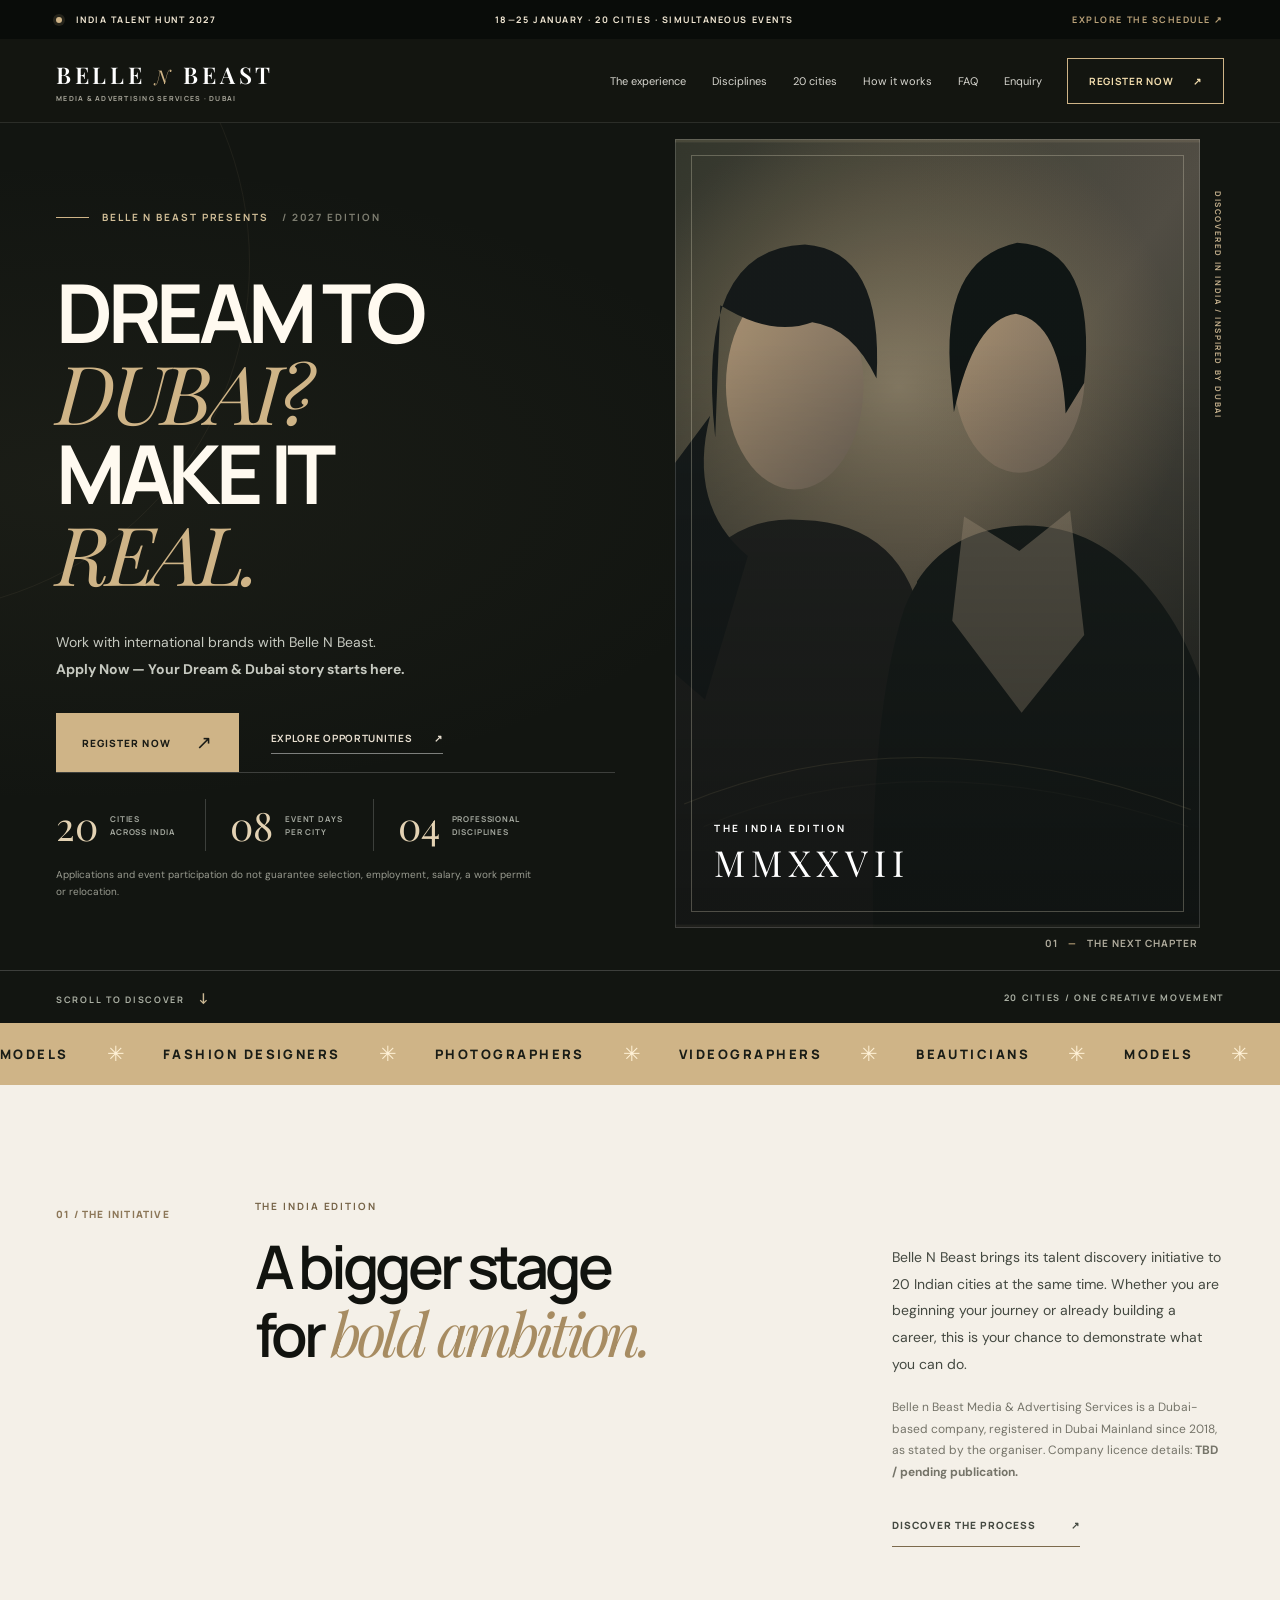
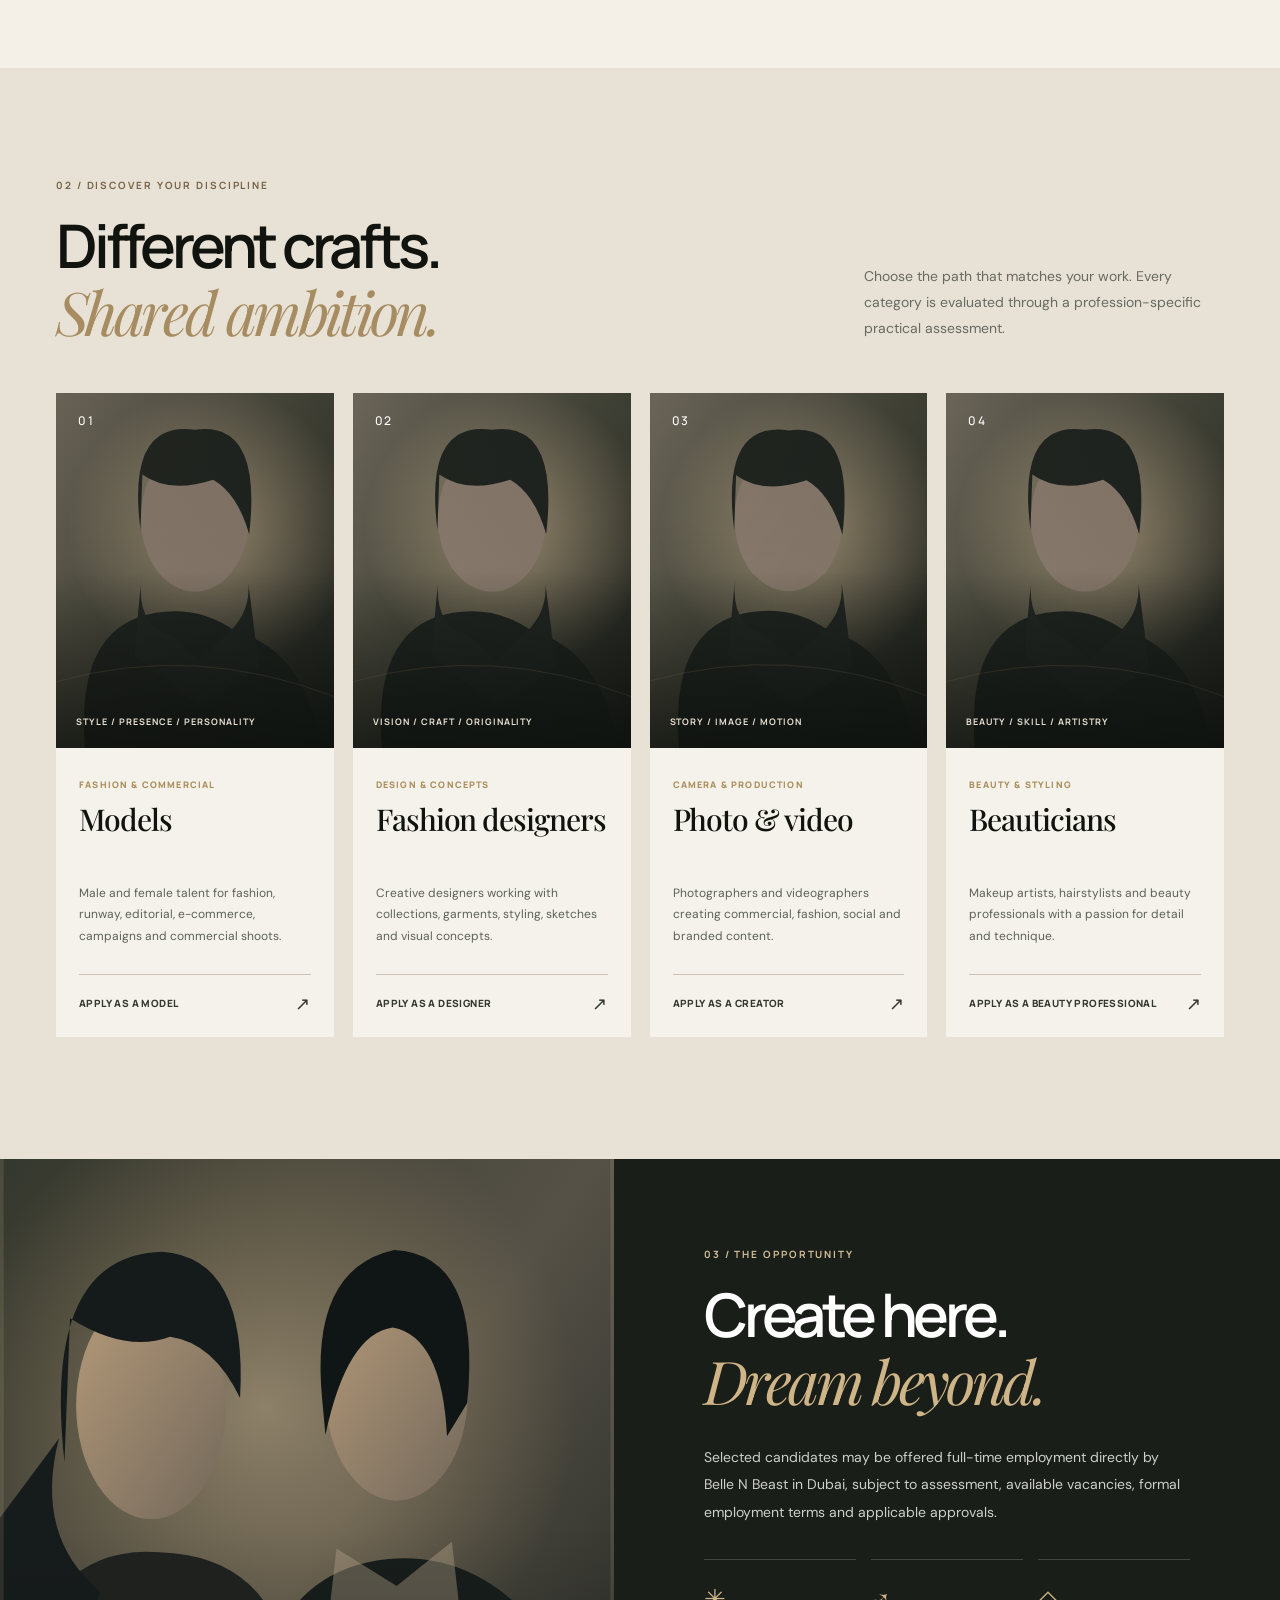
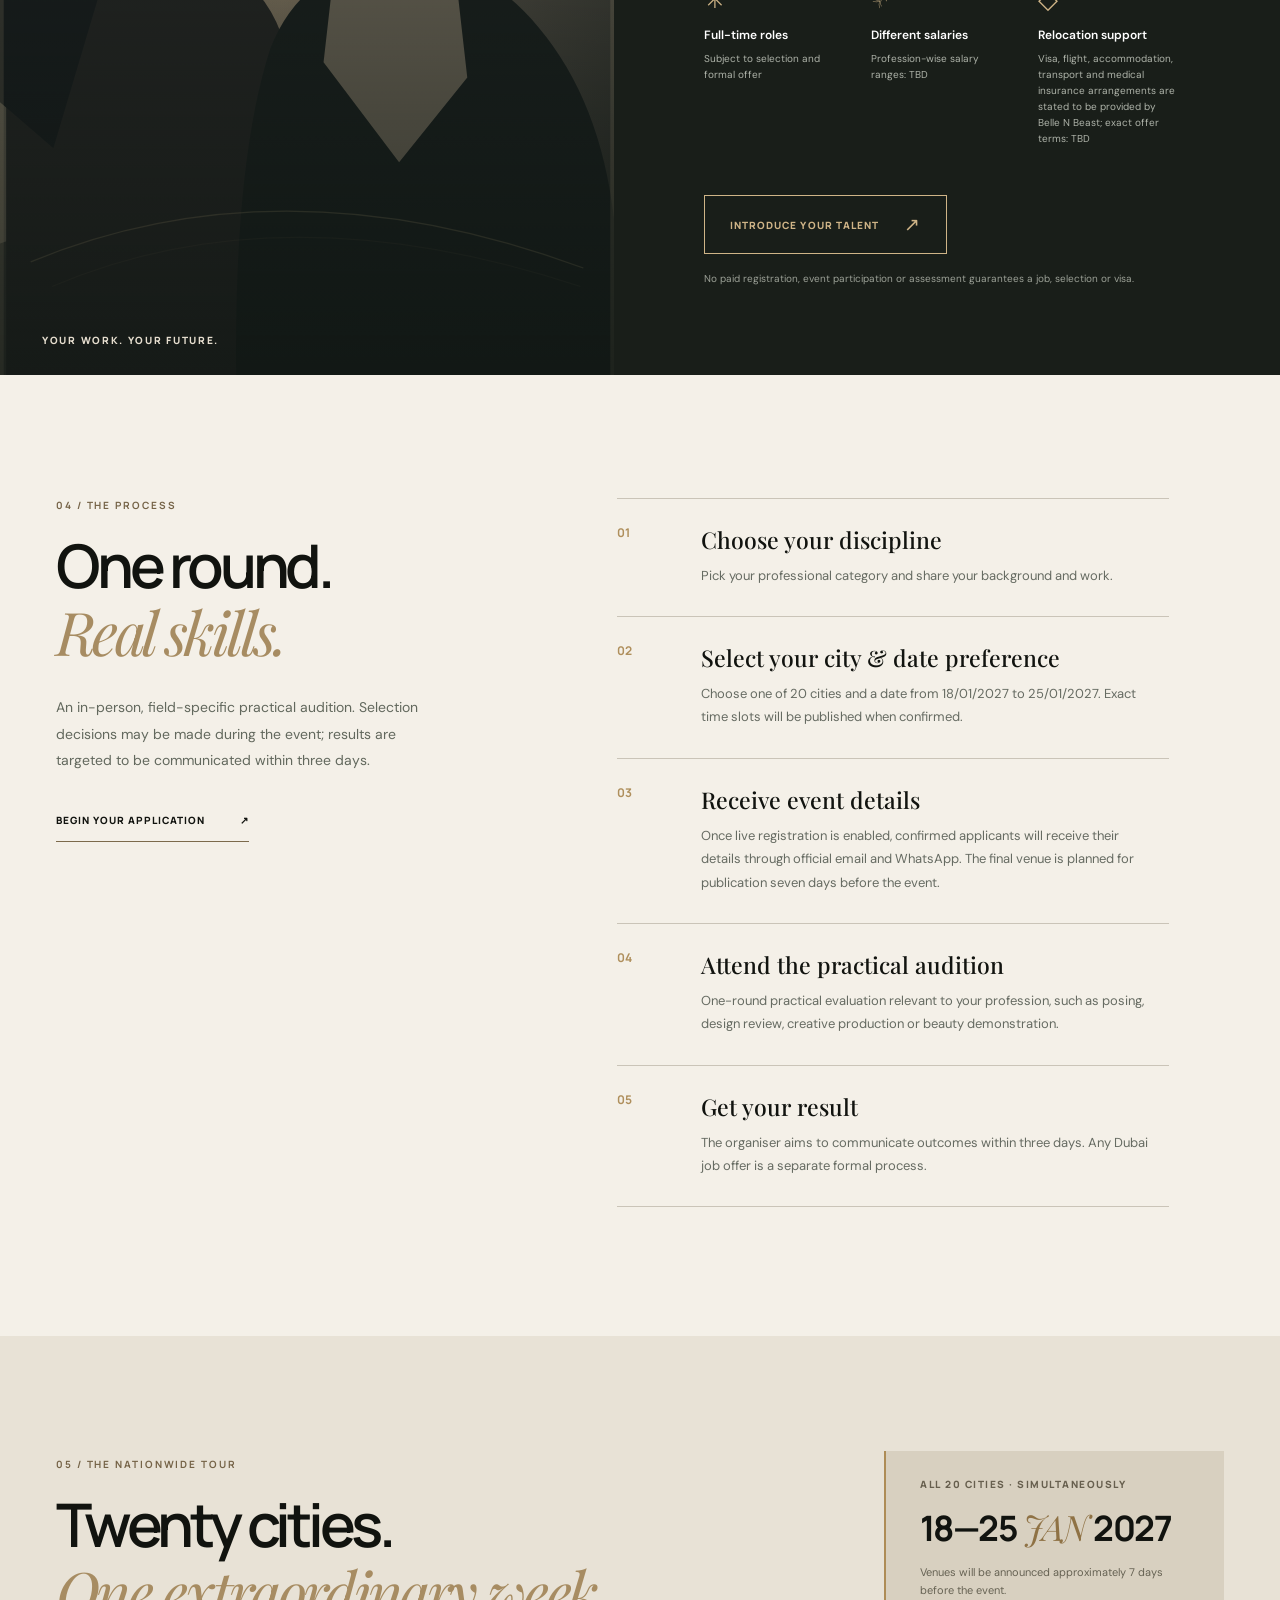
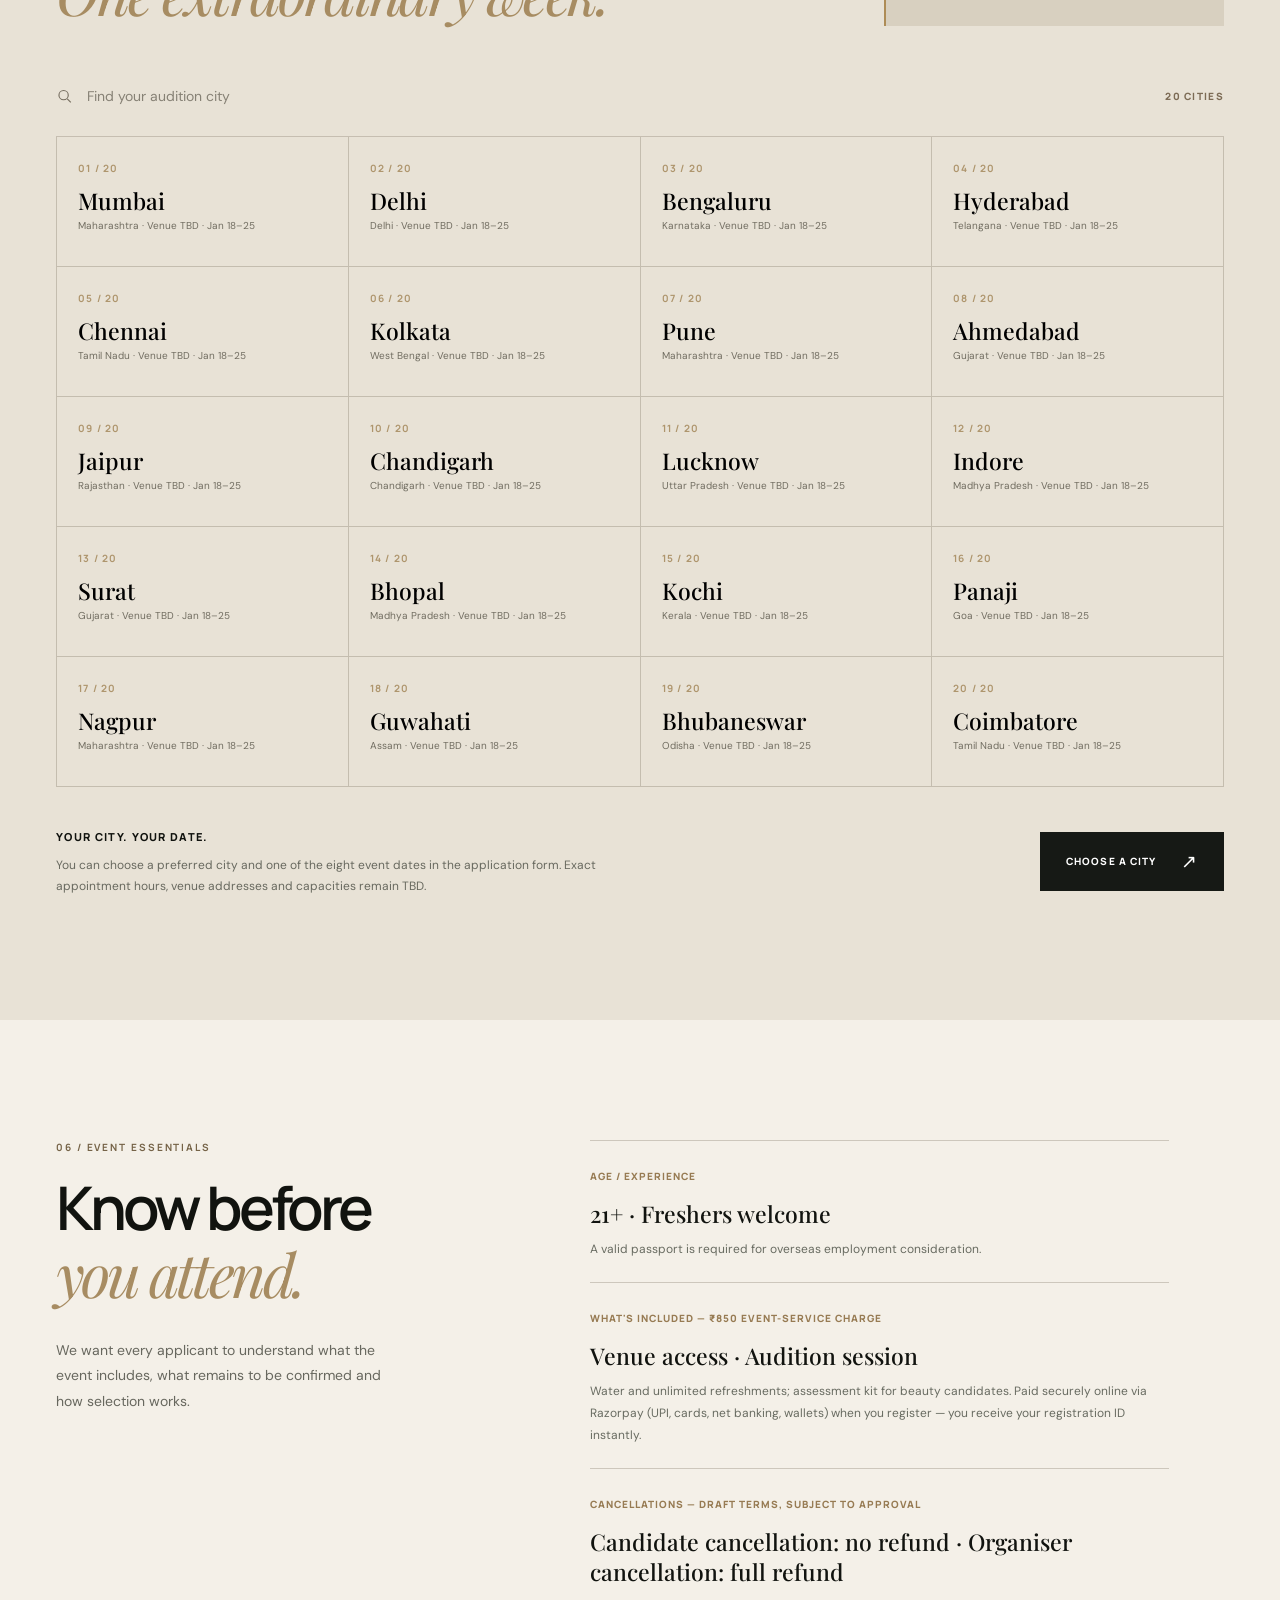
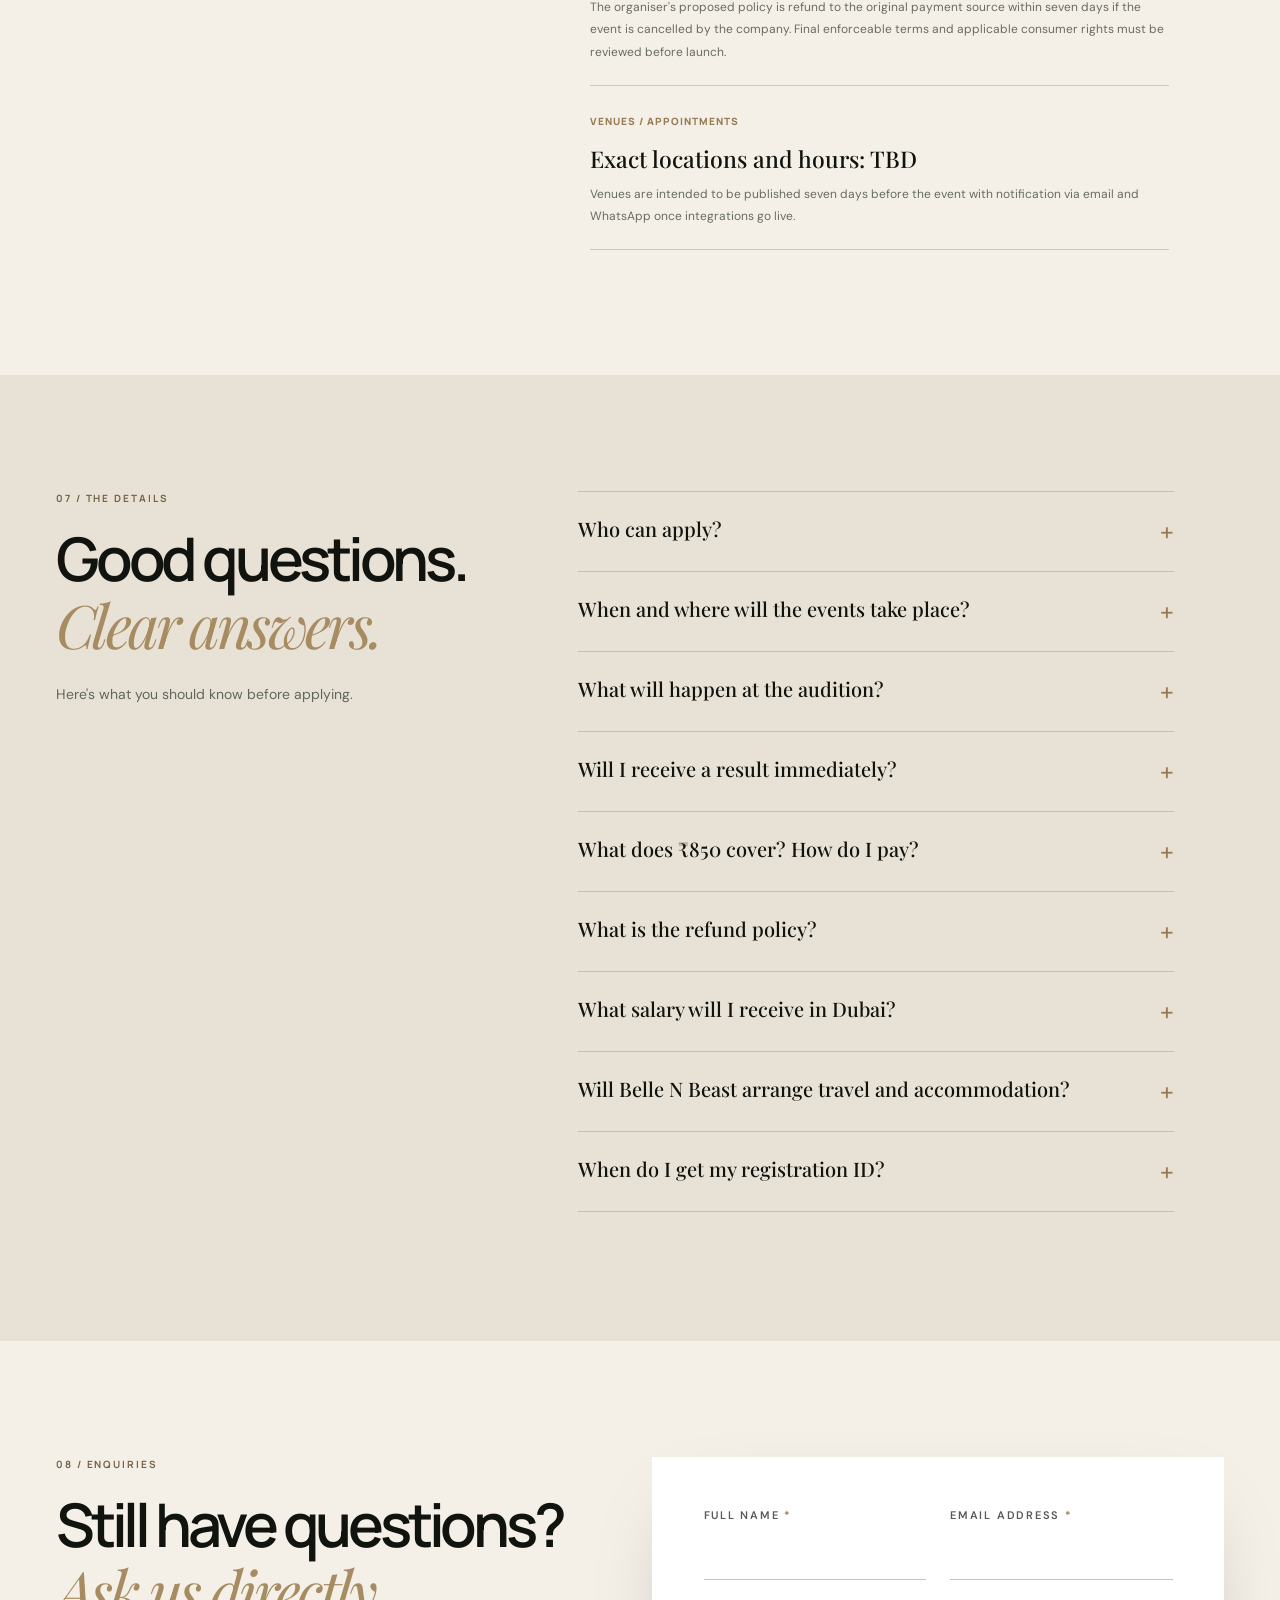
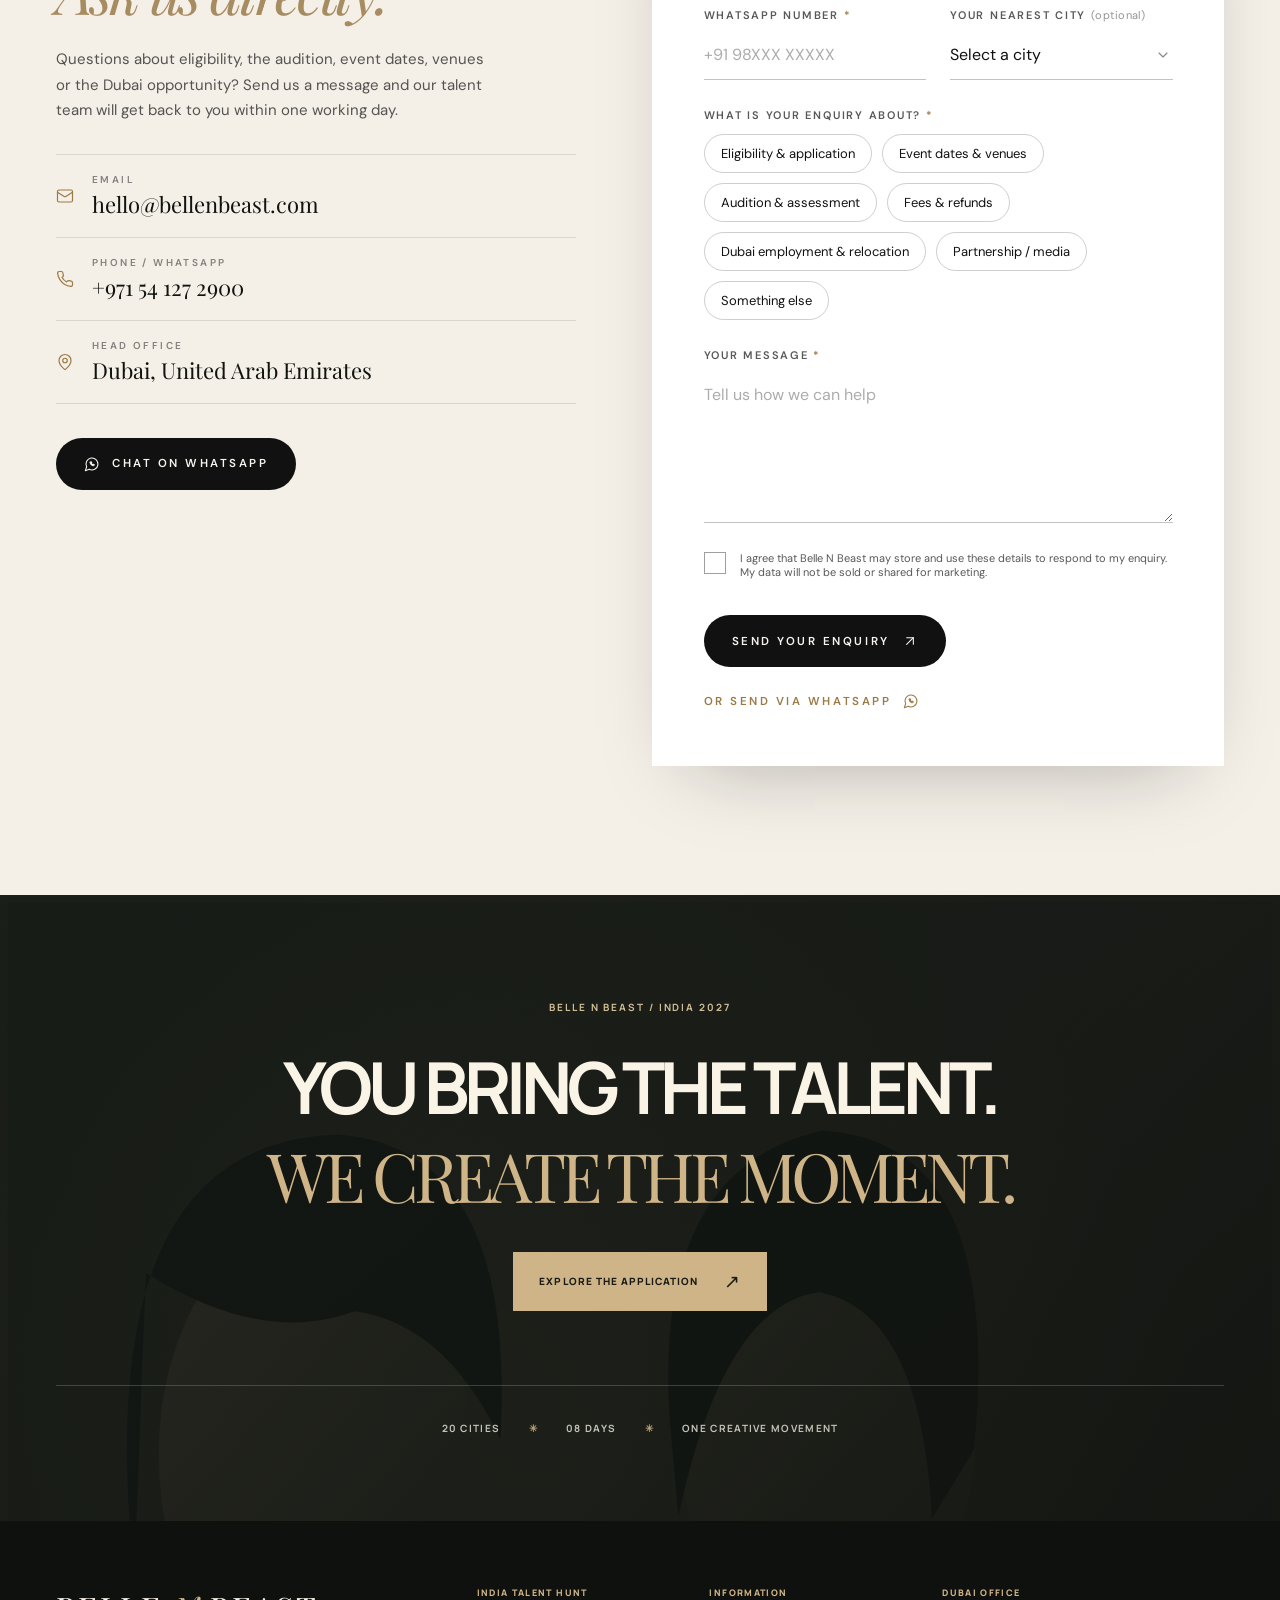
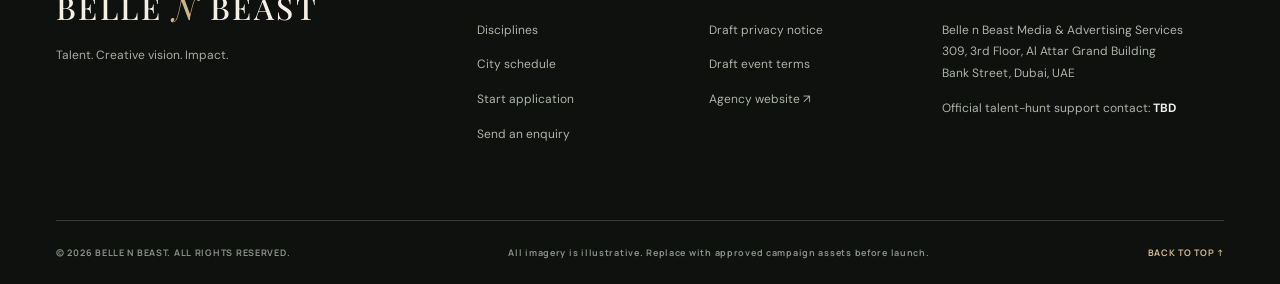
==== commit 63efcbc8: "update" ====
--- a/index.html
+++ b/index.html
@@ -7,7 +7,7 @@
     <meta name="theme-color" content="#11120f" />
     <meta
       name="description"
-      content="Belle N Beast India Talent Hunt 2027 — 20 cities, January 18–25. Apply to showcase your creative skills in modelling, fashion design, photography, videography and beauty."
+      content="Belle N Beast India Talent Hunt 2027 — 20 cities, 18/01/2027 – 25/01/2027. Apply to showcase your creative skills in modelling, fashion design, photography, videography and beauty."
     />
     <meta property="og:type" content="website" />
     <meta property="og:title" content="India Talent Hunt 2027 | Belle N Beast" />
@@ -304,7 +304,7 @@
               <div>
                 <h3>Select your city & date preference</h3>
                 <p>
-                  Choose one of 20 cities and a date from 18–25 January 2027. Exact time slots will be
+                  Choose one of 20 cities and a date from 18/01/2027 to 25/01/2027. Exact time slots will be
                   published when confirmed.
                 </p>
               </div>
@@ -555,6 +555,10 @@
               d="M20 10c0 5-5.5 10.2-7.4 11.8a1 1 0 0 1-1.2 0C9.5 20.2 4 15 4 10a8 8 0 0 1 16 0"
             />
             <circle cx="12" cy="10" r="3" />
+          </symbol>
+          <symbol id="i-cal" viewBox="0 0 24 24">
+            <rect width="18" height="18" x="3" y="4" rx="2" />
+            <path d="M16 2v4M8 2v4M3 10h18" />
           </symbol>
           <symbol id="i-x" viewBox="0 0 24 24">
             <path d="M18 6 6 18" />
@@ -930,16 +934,21 @@
                 </div>
                 <div class="enq-field">
                   <label for="bnm-dob">Date of birth <span class="enq-req">*</span></label
-                  ><input
-                    id="bnm-dob"
-                    name="dob"
-                    type="text"
-                    inputmode="numeric"
-                    autocomplete="bday"
-                    placeholder="DD/MM/YYYY"
-                    maxlength="10"
-                    required
-                  />
+                  ><div class="bnm-date">
+                    <input
+                      id="bnm-dob"
+                      name="dob"
+                      type="text"
+                      inputmode="numeric"
+                      autocomplete="bday"
+                      placeholder="DD/MM/YYYY"
+                      maxlength="10"
+                      required
+                    /><button type="button" class="bnm-date__btn" id="bnm-dob-btn" aria-label="Choose date of birth from calendar">
+                      <svg class="enq-i"><use href="#i-cal" /></svg>
+                    </button
+                    ><input type="date" class="bnm-date__picker" id="bnm-dob-picker" tabindex="-1" aria-hidden="true" />
+                  </div>
                 </div>
                 <div class="enq-field">
                   <label for="bnm-city">Current city <span class="enq-req">*</span></label
@@ -1111,8 +1120,8 @@
               <div class="bnm-notice">
                 <svg class="enq-i"><use href="#i-alert" /></svg>
                 <p>
-                  <strong>Venue / slot status: TBD.</strong> All 20 cities run from 18–25 January
-                  2027. Date and time selections are <strong>preferences only</strong> and do not
+                  <strong>Venue / slot status: TBD.</strong> All 20 cities run from 18/01/2027 to
+                  25/01/2027. Date and time selections are <strong>preferences only</strong> and do not
                   reserve an appointment.
                 </p>
               </div>
--- a/styles.css
+++ b/styles.css
@@ -279,3 +279,11 @@
 .bnm-confetti{position:fixed;inset:0;width:100%;height:100%;pointer-events:none;z-index:5}
 @media(prefers-reduced-motion:reduce){.bnm-done.is-celebrating *{animation:none!important}.bnm-popper{opacity:1}}
 body.bnm-printing .bnm-popper,body.bnm-printing .bnm-confetti{display:none!important}
+
+/* Date of birth: typed DD/MM/YYYY field with a calendar button */
+.bnm-date{position:relative}
+.bnm-date>input[type=text]{padding-right:44px}
+.bnm-date__btn{position:absolute;right:0;top:50%;transform:translateY(-50%);width:40px;height:40px;display:grid;place-items:center;border:0;border-radius:50%;background:transparent;cursor:pointer;transition:background .2s}
+.bnm-date__btn:hover,.bnm-date__btn:focus-visible{background:rgba(155,122,69,.12)}
+.bnm-date__btn .enq-i{width:20px;height:20px}
+.bnm-date__picker{position:absolute;right:0;bottom:0;width:40px!important;height:40px!important;min-height:0!important;padding:0!important;opacity:0;pointer-events:none;border:0!important}
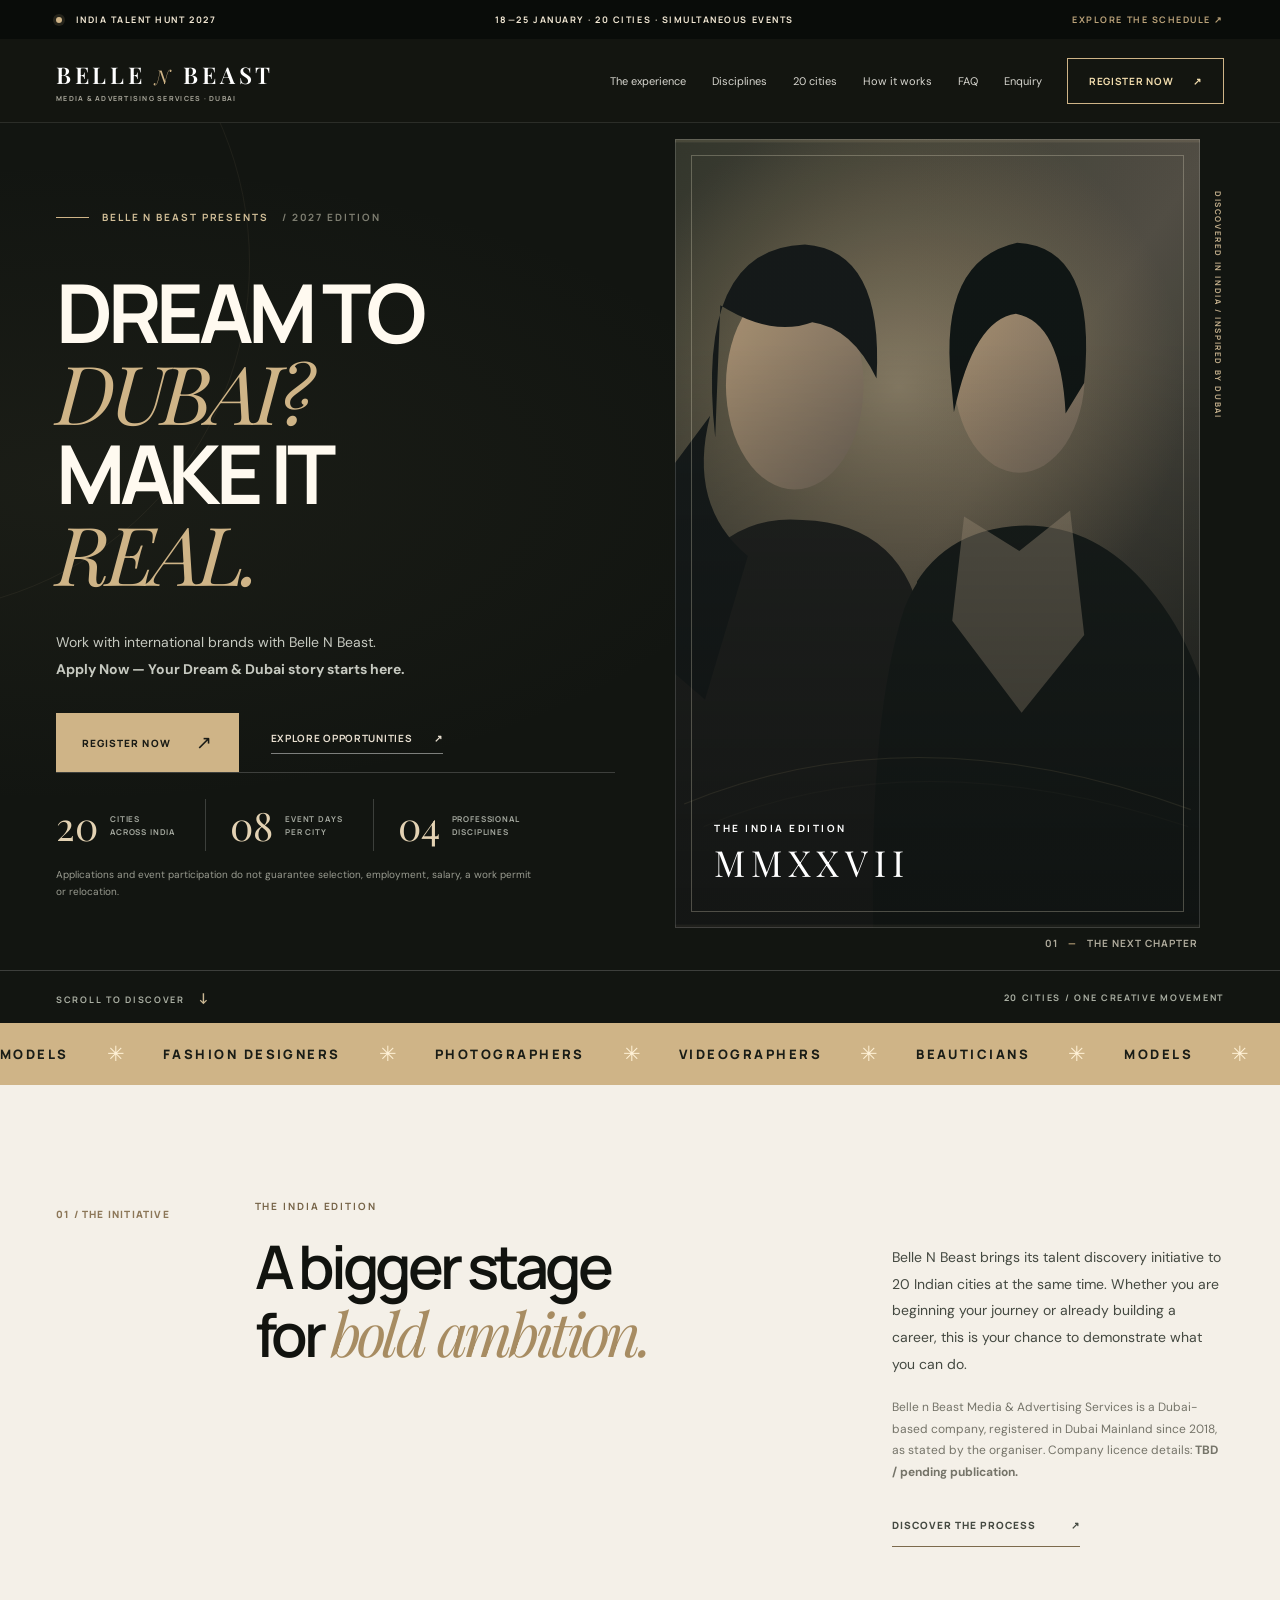
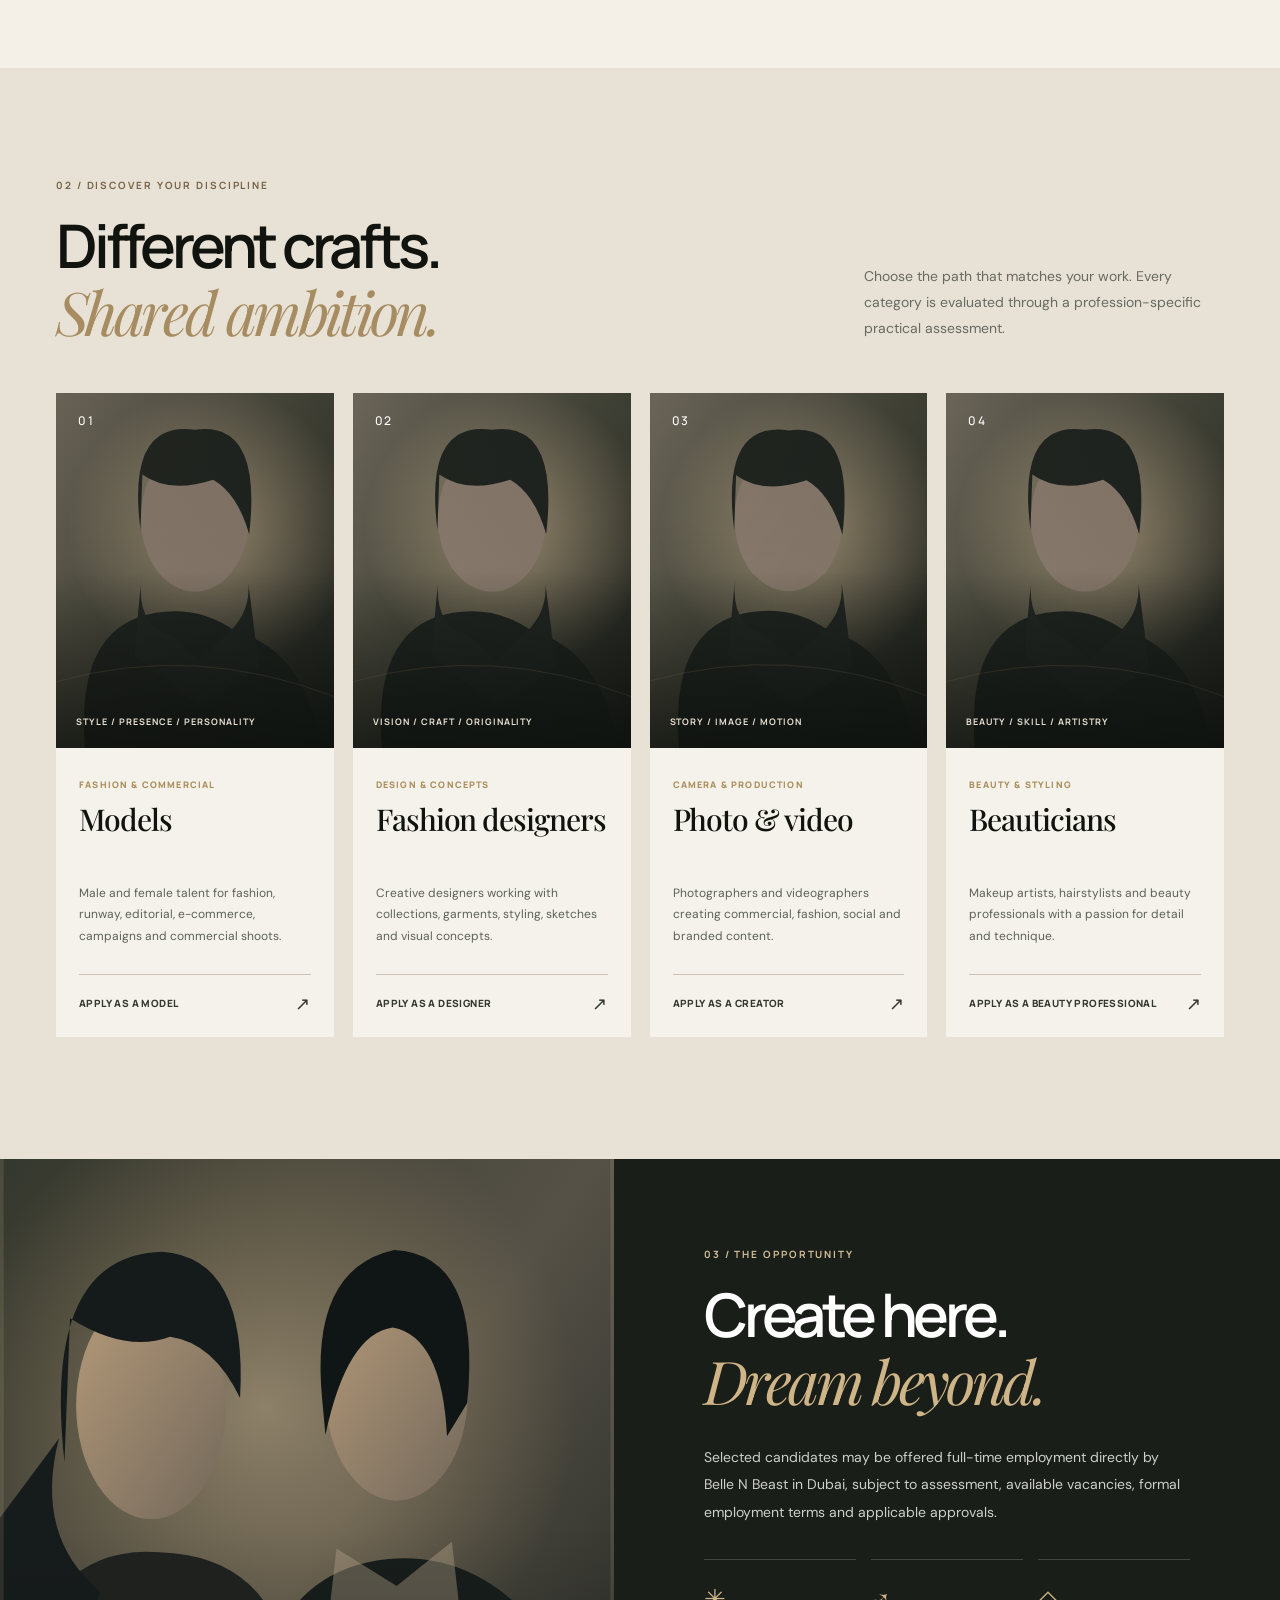
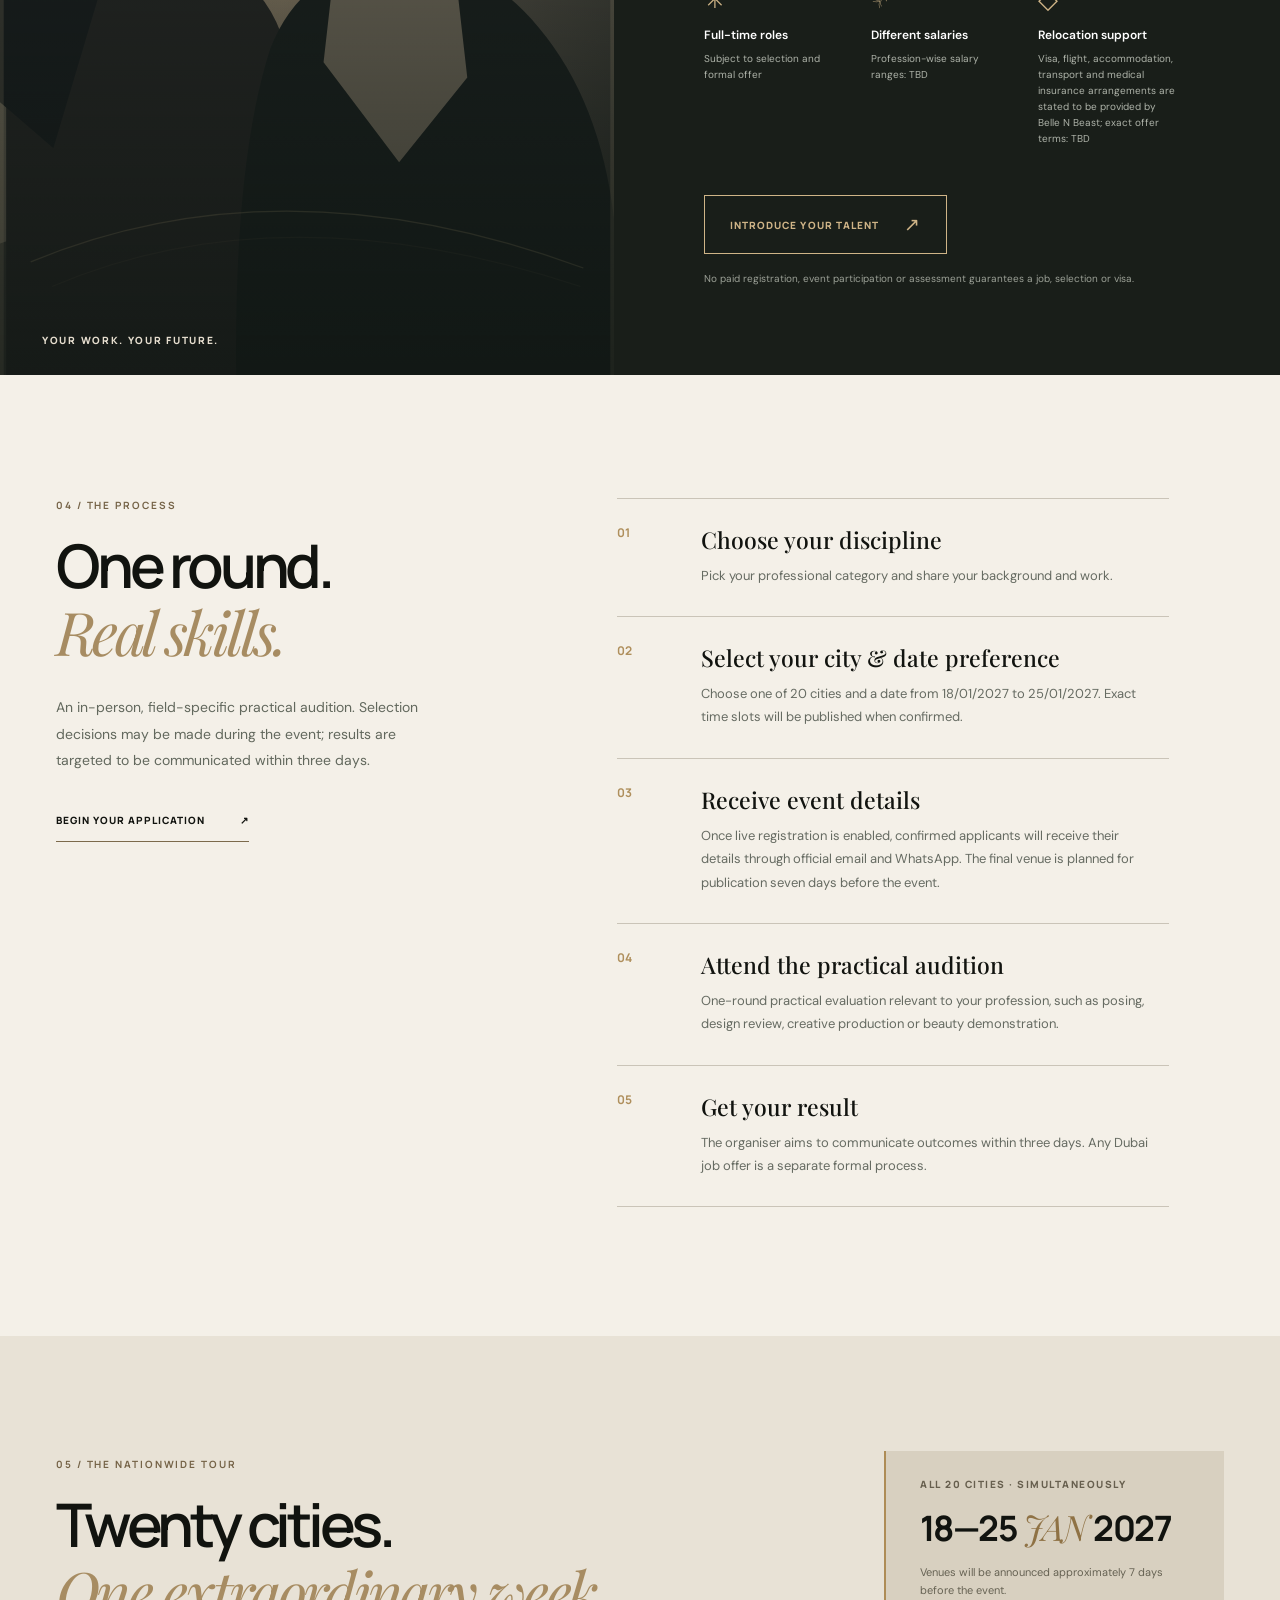
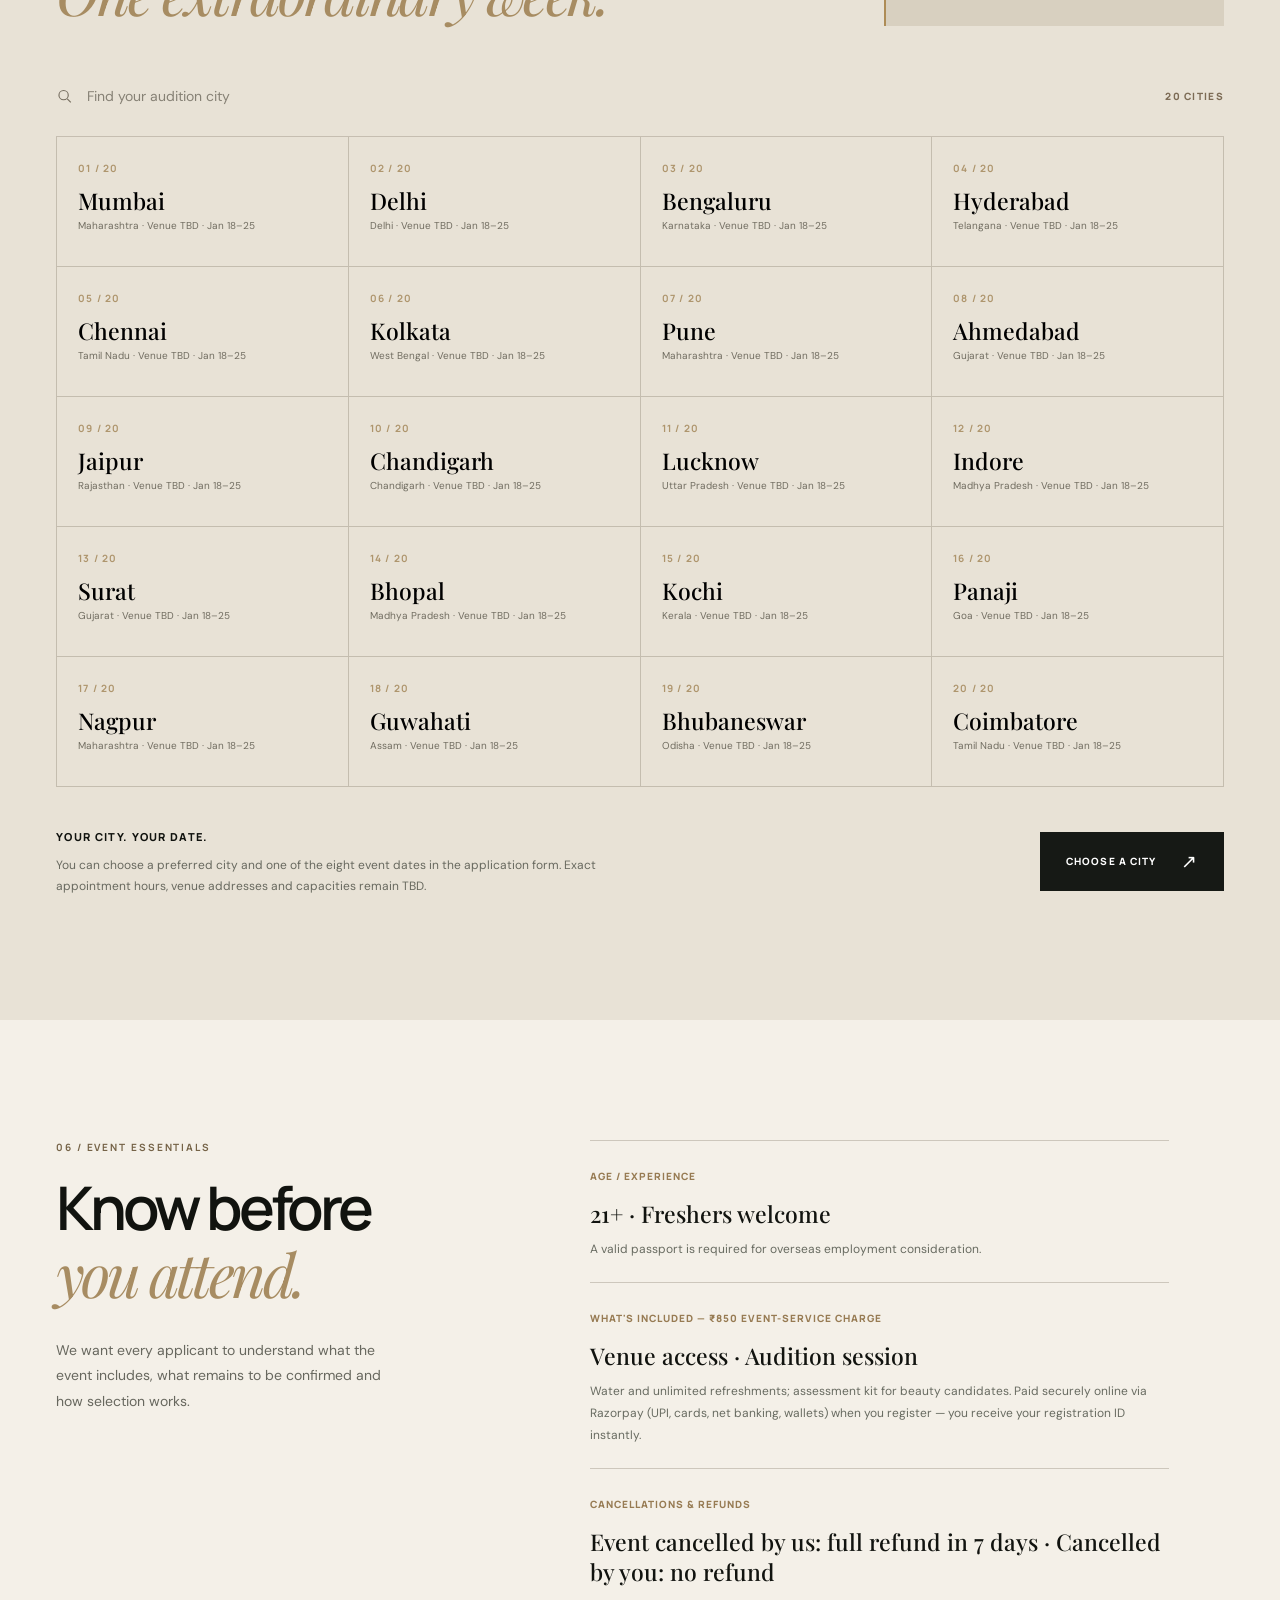
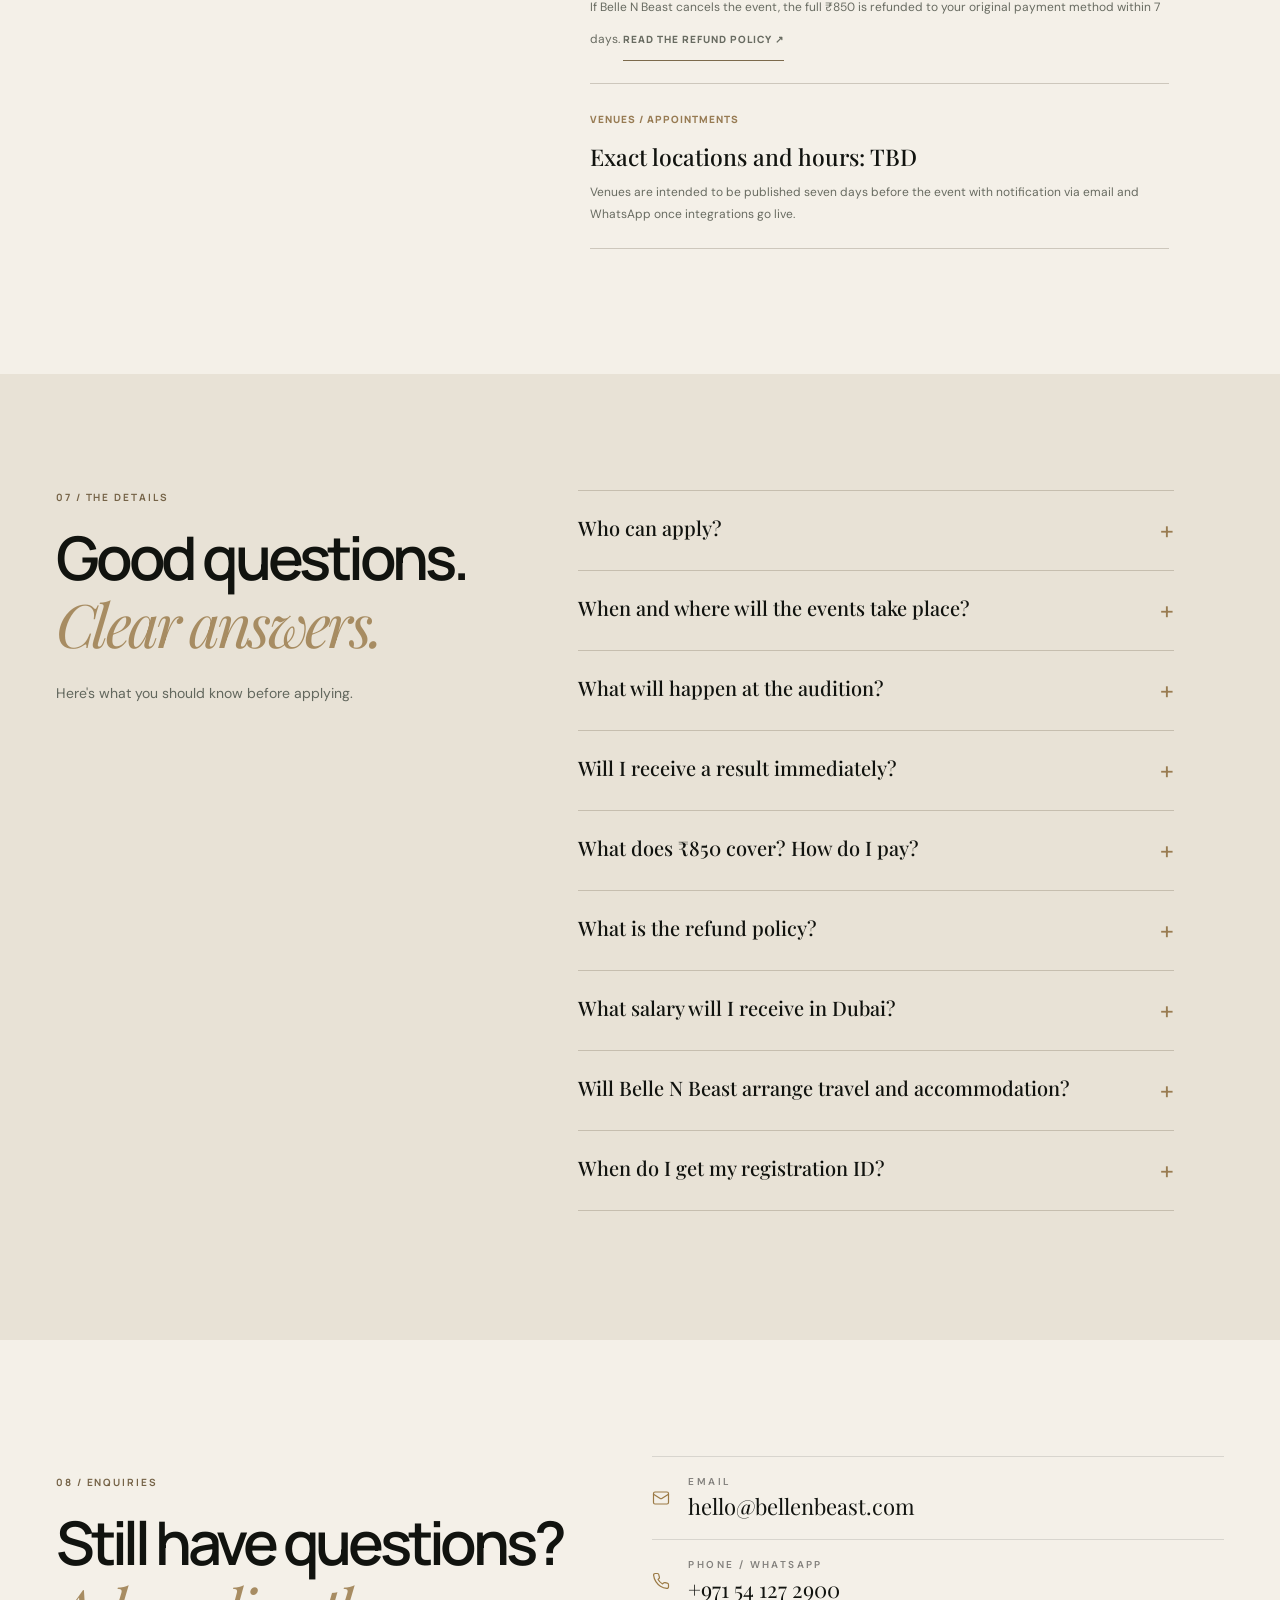
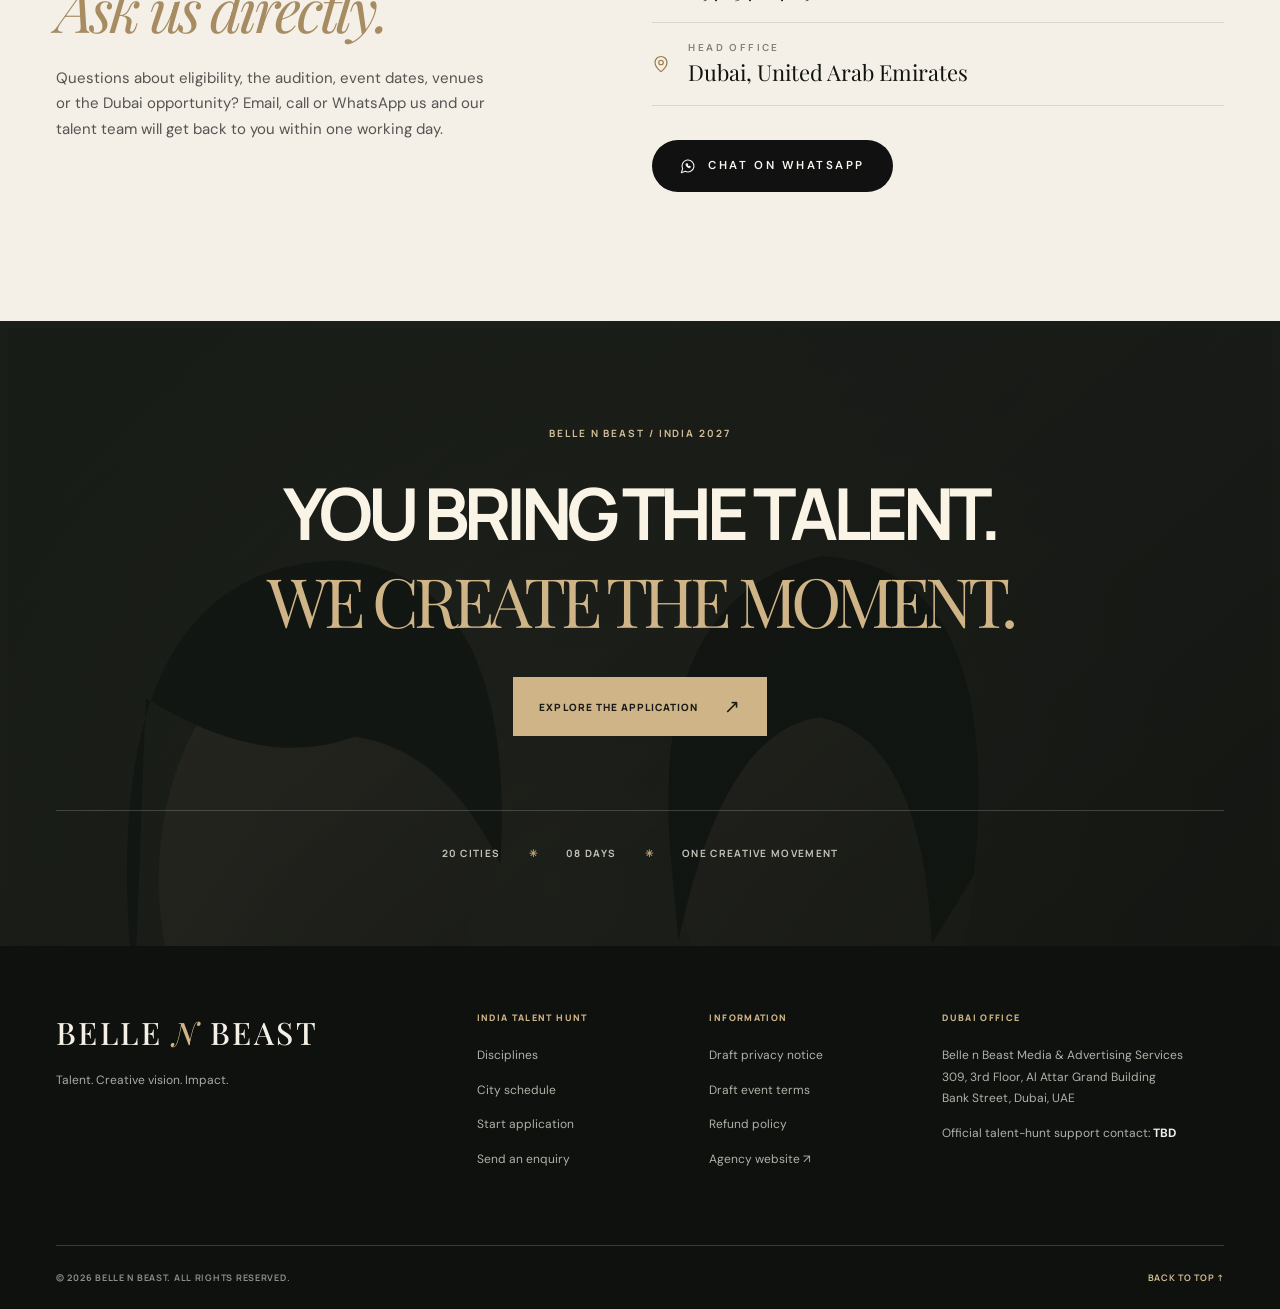
==== commit 1390b102: "update" ====
--- a/index.html
+++ b/index.html
@@ -102,7 +102,7 @@
             <div
               class="hero-photography"
               role="img"
-              aria-label="Illustrative high-fashion editorial models; demo imagery"
+              aria-label="High-fashion editorial models"
             >
               <div class="photo-glow" aria-hidden="true"></div>
               <div class="hero-art-badge">
@@ -418,14 +418,14 @@
               </p>
             </div>
             <div class="essentials-row">
-              <span>CANCELLATIONS — DRAFT TERMS, SUBJECT TO APPROVAL</span
+              <span>CANCELLATIONS &amp; REFUNDS</span
               ><strong
-                >Candidate cancellation: no refund · Organiser cancellation: full refund</strong
+                >Event cancelled by us: full refund in 7 days · Cancelled by you: no refund</strong
               >
               <p>
-                The organiser's proposed policy is refund to the original payment source within
-                seven days if the event is cancelled by the company. Final enforceable terms and
-                applicable consumer rights must be reviewed before launch.
+                If Belle N Beast cancels the event, the full ₹850 is refunded to your original
+                payment method within 7 days.
+                <a href="refund-policy.html" class="inline-arrow">READ THE REFUND POLICY ↗</a>
               </p>
             </div>
             <div class="essentials-row">
@@ -491,9 +491,9 @@
             <details>
               <summary>What is the refund policy?<span>+</span></summary>
               <p>
-                If you cancel, the fee is non-refundable. If Belle N Beast cancels the event, you
-                receive a full refund to your original payment method within seven days. These
-                terms are subject to applicable law.
+                If Belle N Beast cancels the event, the refund is initiated and the full ₹850 is
+                returned to your original payment method within 7 days. If you cancel, no refund is
+                given. See the full <a href="refund-policy.html">refund policy</a>.
               </p>
             </details>
             <details>
@@ -587,9 +587,11 @@
             </h2>
             <p class="enq-lead">
               Questions about eligibility, the audition, event dates, venues or the Dubai
-              opportunity? Send us a message and our talent team will get back to you within one
-              working day.
+              opportunity? Email, call or WhatsApp us and our talent team will get back to you
+              within one working day.
             </p>
+          </div>
+          <div class="enq-info enq-contact">
             <ul class="enq-list">
               <li>
                 <svg class="enq-i"><use href="#i-mail" /></svg>
@@ -628,158 +630,6 @@
               ></a
             >
           </div>
-
-          <div class="enq-card">
-            <form
-              class="enq-form"
-              id="enquiry-form"
-              data-subject="India Talent Hunt 2027 — Enquiry"
-              novalidate
-            >
-              <input
-                type="text"
-                name="website"
-                class="enq-hp"
-                tabindex="-1"
-                autocomplete="off"
-                aria-hidden="true"
-              />
-              <div class="enq-grid2">
-                <div class="enq-field">
-                  <label for="e-name">Full name <span class="enq-req">*</span></label
-                  ><input
-                    id="e-name"
-                    name="fullName"
-                    autocomplete="name"
-                    required
-                    maxlength="120"
-                  />
-                </div>
-                <div class="enq-field">
-                  <label for="e-email">Email address <span class="enq-req">*</span></label
-                  ><input id="e-email" name="email" type="email" autocomplete="email" required />
-                </div>
-                <div class="enq-field">
-                  <label for="e-phone">WhatsApp number <span class="enq-req">*</span></label
-                  ><input
-                    id="e-phone"
-                    name="phone"
-                    type="tel"
-                    autocomplete="tel"
-                    placeholder="+91 98XXX XXXXX"
-                    required
-                  />
-                </div>
-                <div class="enq-field">
-                  <label for="e-city"
-                    >Your nearest city <span class="enq-opt">(optional)</span></label
-                  >
-                  <div class="enq-select">
-                    <select id="e-city" name="city">
-                      <option value="" selected>Select a city</option></select
-                    ><svg class="enq-i"><use href="#i-chev" /></svg>
-                  </div>
-                </div>
-                <div class="enq-field full" data-group="topic">
-                  <span class="enq-label" id="e-topic-l"
-                    >What is your enquiry about? <span class="enq-req">*</span></span
-                  >
-                  <div class="enq-chips" role="radiogroup" aria-labelledby="e-topic-l">
-                    <label class="enq-chip"
-                      ><input type="radio" name="topic" value="Eligibility & application" /><span
-                        >Eligibility &amp; application</span
-                      ></label
-                    >
-                    <label class="enq-chip"
-                      ><input type="radio" name="topic" value="Event dates & venues" /><span
-                        >Event dates &amp; venues</span
-                      ></label
-                    >
-                    <label class="enq-chip"
-                      ><input type="radio" name="topic" value="Audition & assessment" /><span
-                        >Audition &amp; assessment</span
-                      ></label
-                    >
-                    <label class="enq-chip"
-                      ><input type="radio" name="topic" value="Fees & refunds" /><span
-                        >Fees &amp; refunds</span
-                      ></label
-                    >
-                    <label class="enq-chip"
-                      ><input
-                        type="radio"
-                        name="topic"
-                        value="Dubai employment & relocation"
-                      /><span>Dubai employment &amp; relocation</span></label
-                    >
-                    <label class="enq-chip"
-                      ><input type="radio" name="topic" value="Partnership / media" /><span
-                        >Partnership / media</span
-                      ></label
-                    >
-                    <label class="enq-chip"
-                      ><input type="radio" name="topic" value="Something else" /><span
-                        >Something else</span
-                      ></label
-                    >
-                  </div>
-                </div>
-                <div class="enq-field full">
-                  <label for="e-message">Your message <span class="enq-req">*</span></label
-                  ><textarea
-                    id="e-message"
-                    name="message"
-                    rows="5"
-                    required
-                    minlength="20"
-                    maxlength="3000"
-                    placeholder="Tell us how we can help"
-                  ></textarea>
-                </div>
-                <div class="enq-field full">
-                  <label class="enq-consent"
-                    ><input type="checkbox" name="consent" required /><span
-                      class="enq-consent__box"
-                      aria-hidden="true"
-                      ><svg class="enq-i"><use href="#i-check" /></svg></span
-                    ><span
-                      >I agree that Belle N Beast may store and use these details to respond to my
-                      enquiry. My data will not be sold or shared for marketing.</span
-                    ></label
-                  >
-                </div>
-              </div>
-              <div class="enq-error" role="alert" hidden></div>
-              <div class="enq-foot">
-                <button type="submit" class="enq-btn enq-btn--dark enq-submit">
-                  <span class="enq-btn__in"
-                    ><span>Send your enquiry</span
-                    ><svg class="enq-i"><use href="#i-arrow-ur" /></svg
-                  ></span>
-                </button>
-                <button type="button" class="enq-btn enq-btn--ghost" id="enquiry-wa">
-                  <span class="enq-btn__in"
-                    ><span>Or send via WhatsApp</span
-                    ><svg class="enq-i"><use href="#i-whatsapp" /></svg
-                  ></span>
-                </button>
-              </div>
-            </form>
-            <div class="enq-success" id="enquiry-success" role="status" aria-live="polite" hidden>
-              <div class="enq-success__mark">
-                <svg class="enq-i"><use href="#i-check" /></svg>
-              </div>
-              <span class="eyebrow eyebrow-dark">ENQUIRY READY</span>
-              <h3>Almost <em>there.</em></h3>
-              <p>
-                Your email app has opened with your enquiry pre-filled — just press send and our
-                talent team will reply within one working day.
-              </p>
-              <button type="button" class="enq-btn enq-btn--ghost" id="enquiry-reset">
-                <span class="enq-btn__in"><span>Send another enquiry</span></span>
-              </button>
-            </div>
-          </div>
         </div>
       </section>
 
@@ -811,6 +661,7 @@
           <div>
             <strong>INFORMATION</strong><a href="privacy.html">Draft privacy notice</a
             ><a href="terms.html">Draft event terms</a
+            ><a href="refund-policy.html">Refund policy</a
             ><a href="https://belle-n-beast.netlify.app/" target="_blank" rel="noopener"
               >Agency website ↗</a
             >
@@ -826,8 +677,6 @@
         </div>
         <div class="footer-bottom">
           <span>© <span id="copyright-year">2026</span> BELLE N BEAST. ALL RIGHTS RESERVED.</span
-          ><span
-            >All imagery is illustrative. Replace with approved campaign assets before launch.</span
           ><a href="#top">BACK TO TOP ↑</a>
         </div>
       </div>
@@ -1238,11 +1087,7 @@
                   the beauty assessment kit where applicable. Pay by UPI, card, net banking or
                   wallet.
                 </p>
-                <p>
-                  <b>Cancellation:</b> Candidate-initiated cancellation: no refund. Organiser
-                  cancellation: full refund to the original payment method within 7 days. Paying the
-                  fee does not guarantee selection or employment.
-                </p>
+                <p>Paying the fee does not guarantee selection or employment.</p>
               </div>
               <div class="bnm-consents">
                 <div class="enq-field">
@@ -1263,7 +1108,8 @@
                     ><span
                       >I accept the
                       <a href="terms.html" target="_blank" rel="noopener">event terms</a> and
-                      cancellation policy, and understand that paying the fee does not guarantee
+                      <a href="refund-policy.html" target="_blank" rel="noopener">refund policy</a>,
+                      and understand that paying the fee does not guarantee
                       selection, employment or a visa.</span
                     ></label
                   >
--- a/styles.css
+++ b/styles.css
@@ -287,3 +287,11 @@
 .bnm-date__btn:hover,.bnm-date__btn:focus-visible{background:rgba(155,122,69,.12)}
 .bnm-date__btn .enq-i{width:20px;height:20px}
 .bnm-date__picker{position:absolute;right:0;bottom:0;width:40px!important;height:40px!important;min-height:0!important;padding:0!important;opacity:0;pointer-events:none;border:0!important}
+
+/* Enquiry section without the form: heading left, contact details right */
+.enq-grid{align-items:center}
+.enq-contact .enq-list{margin-top:0}
+
+/* Enquiry section without the form: heading left, contact details right */
+.enq-grid{align-items:center}
+.enq-contact .enq-list{margin-top:0}
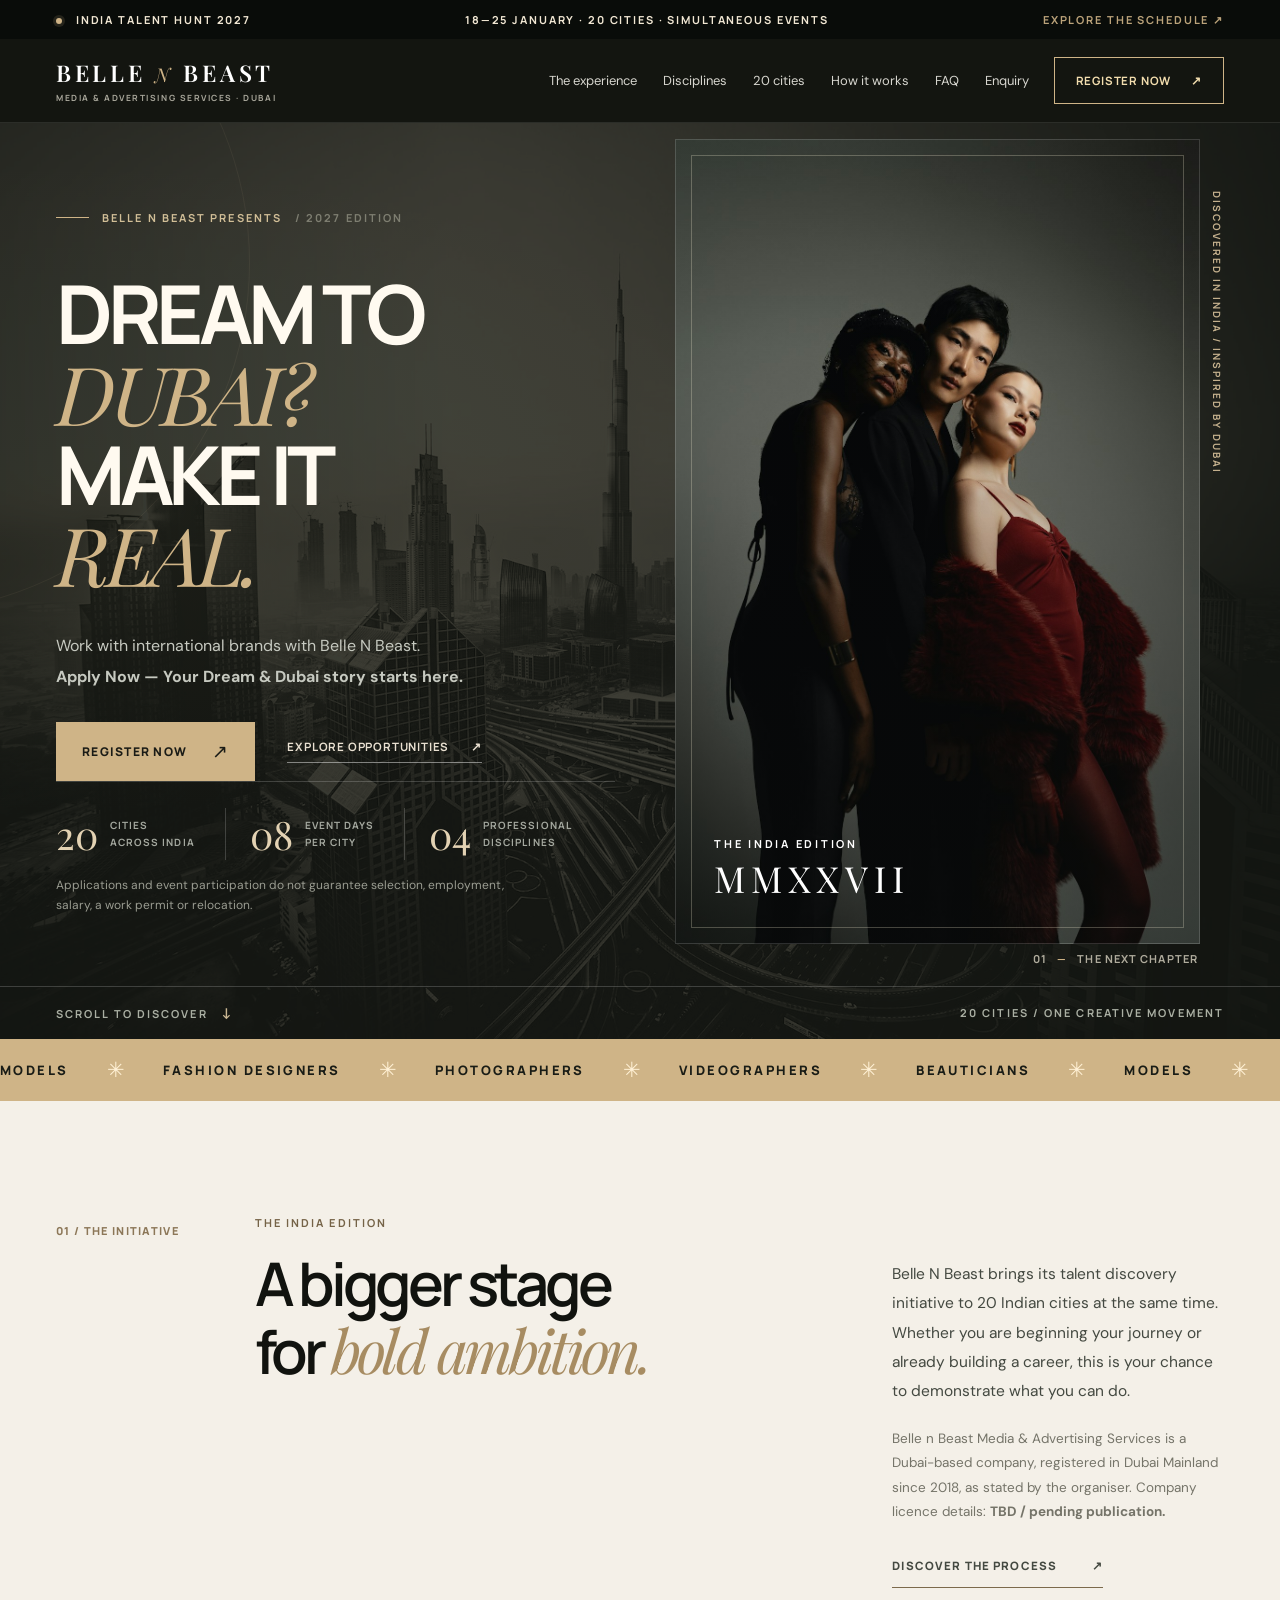
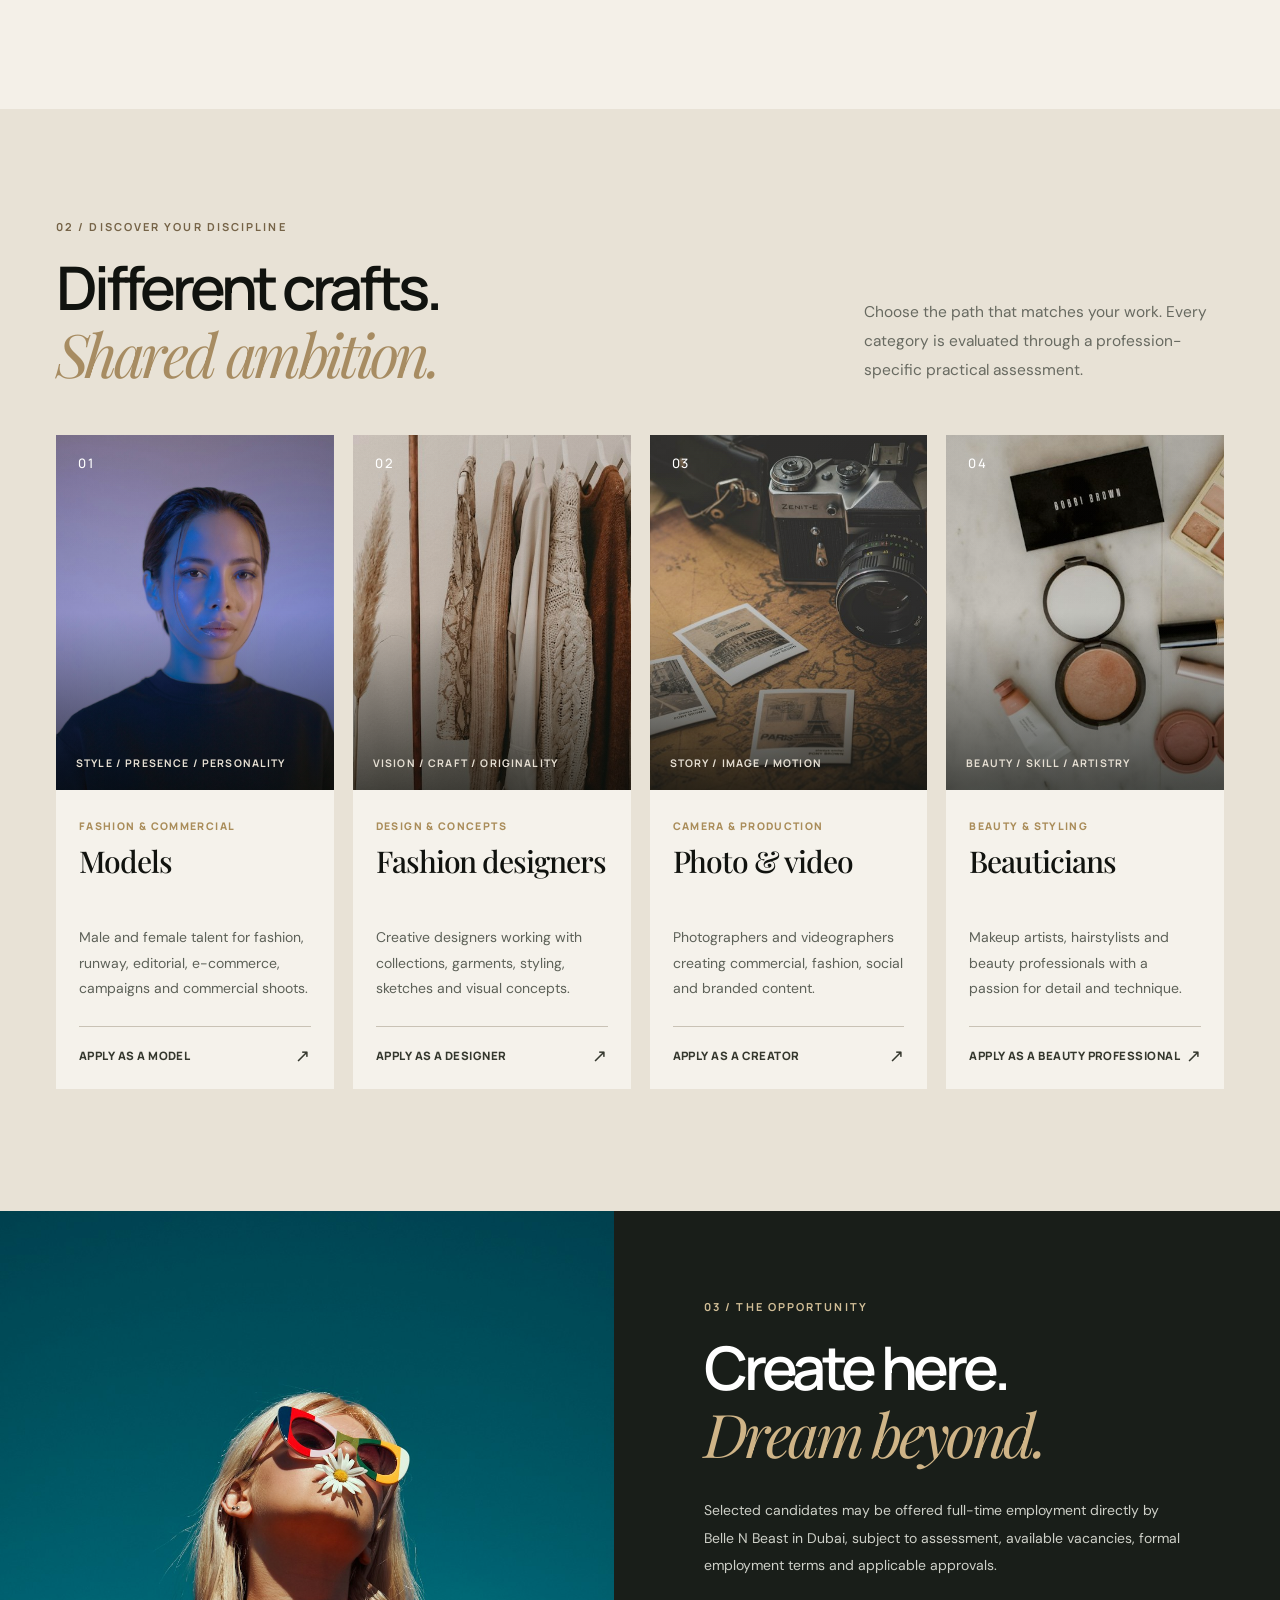
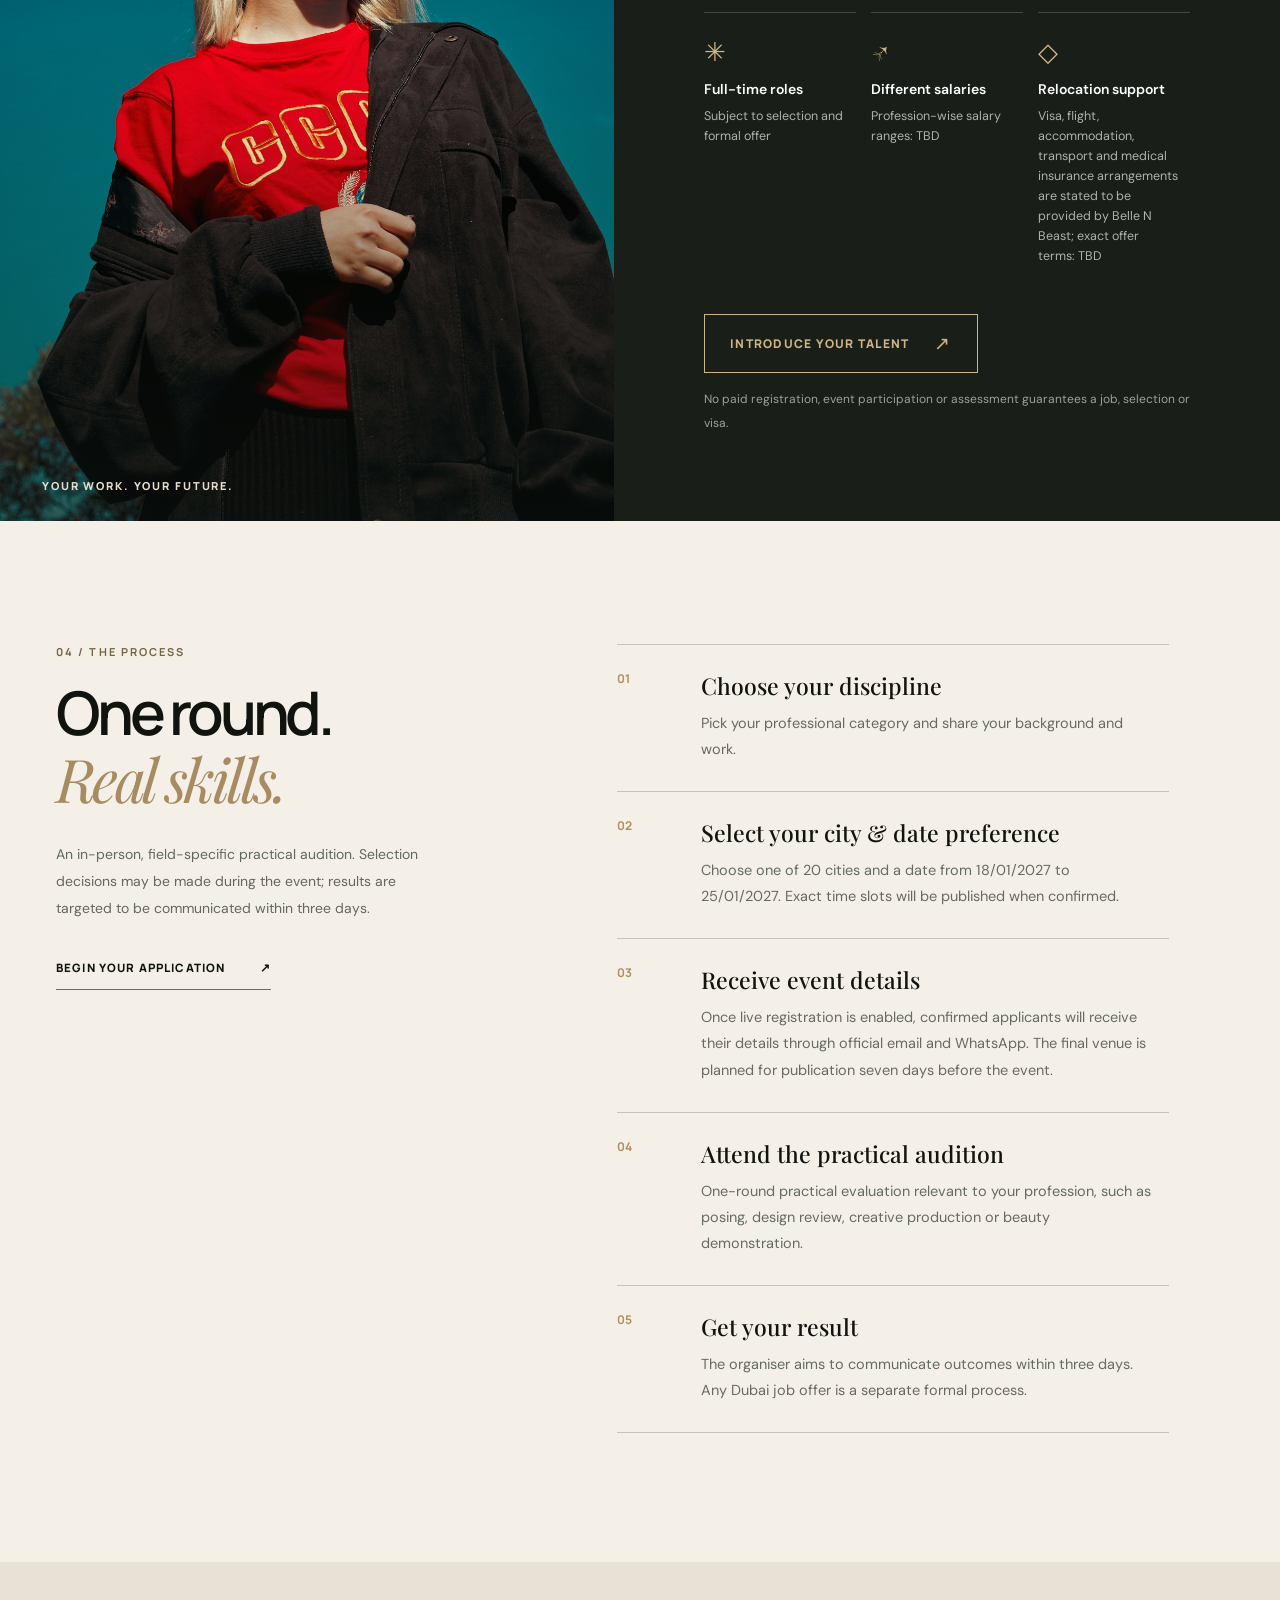
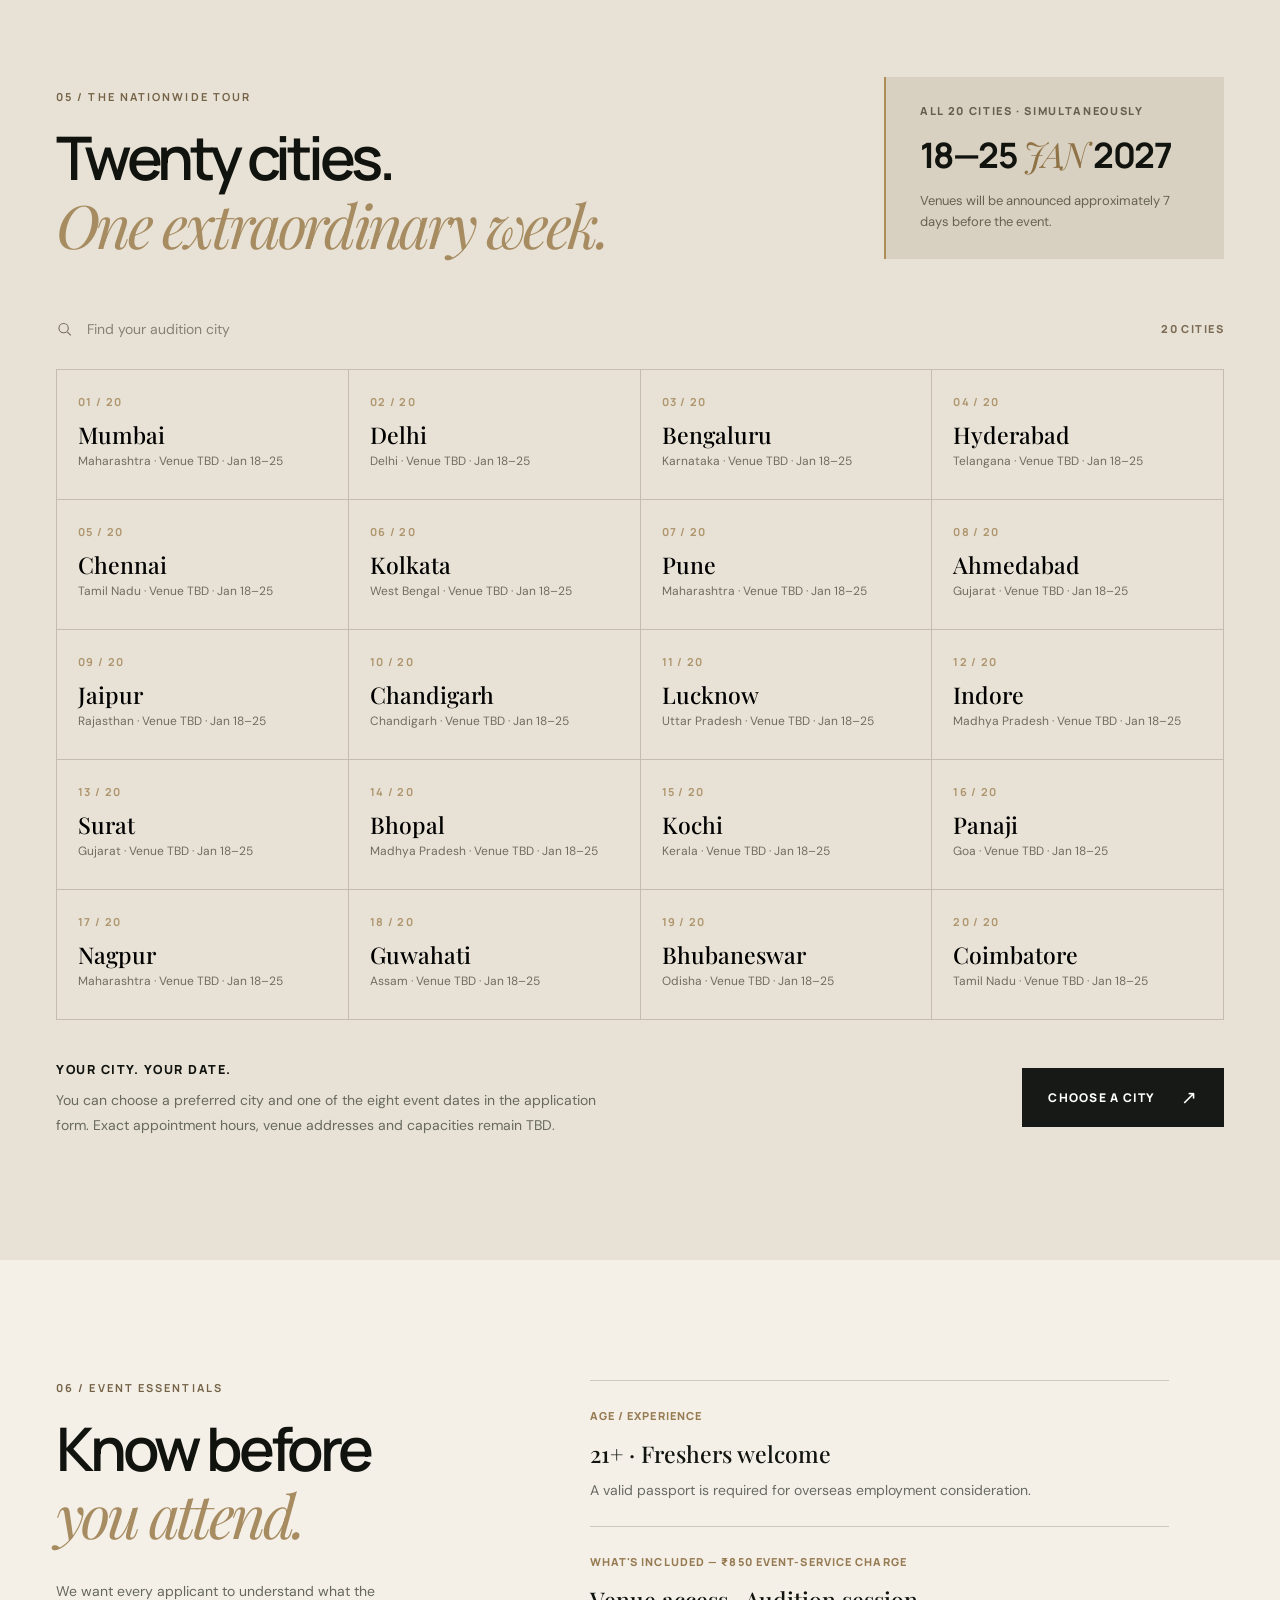
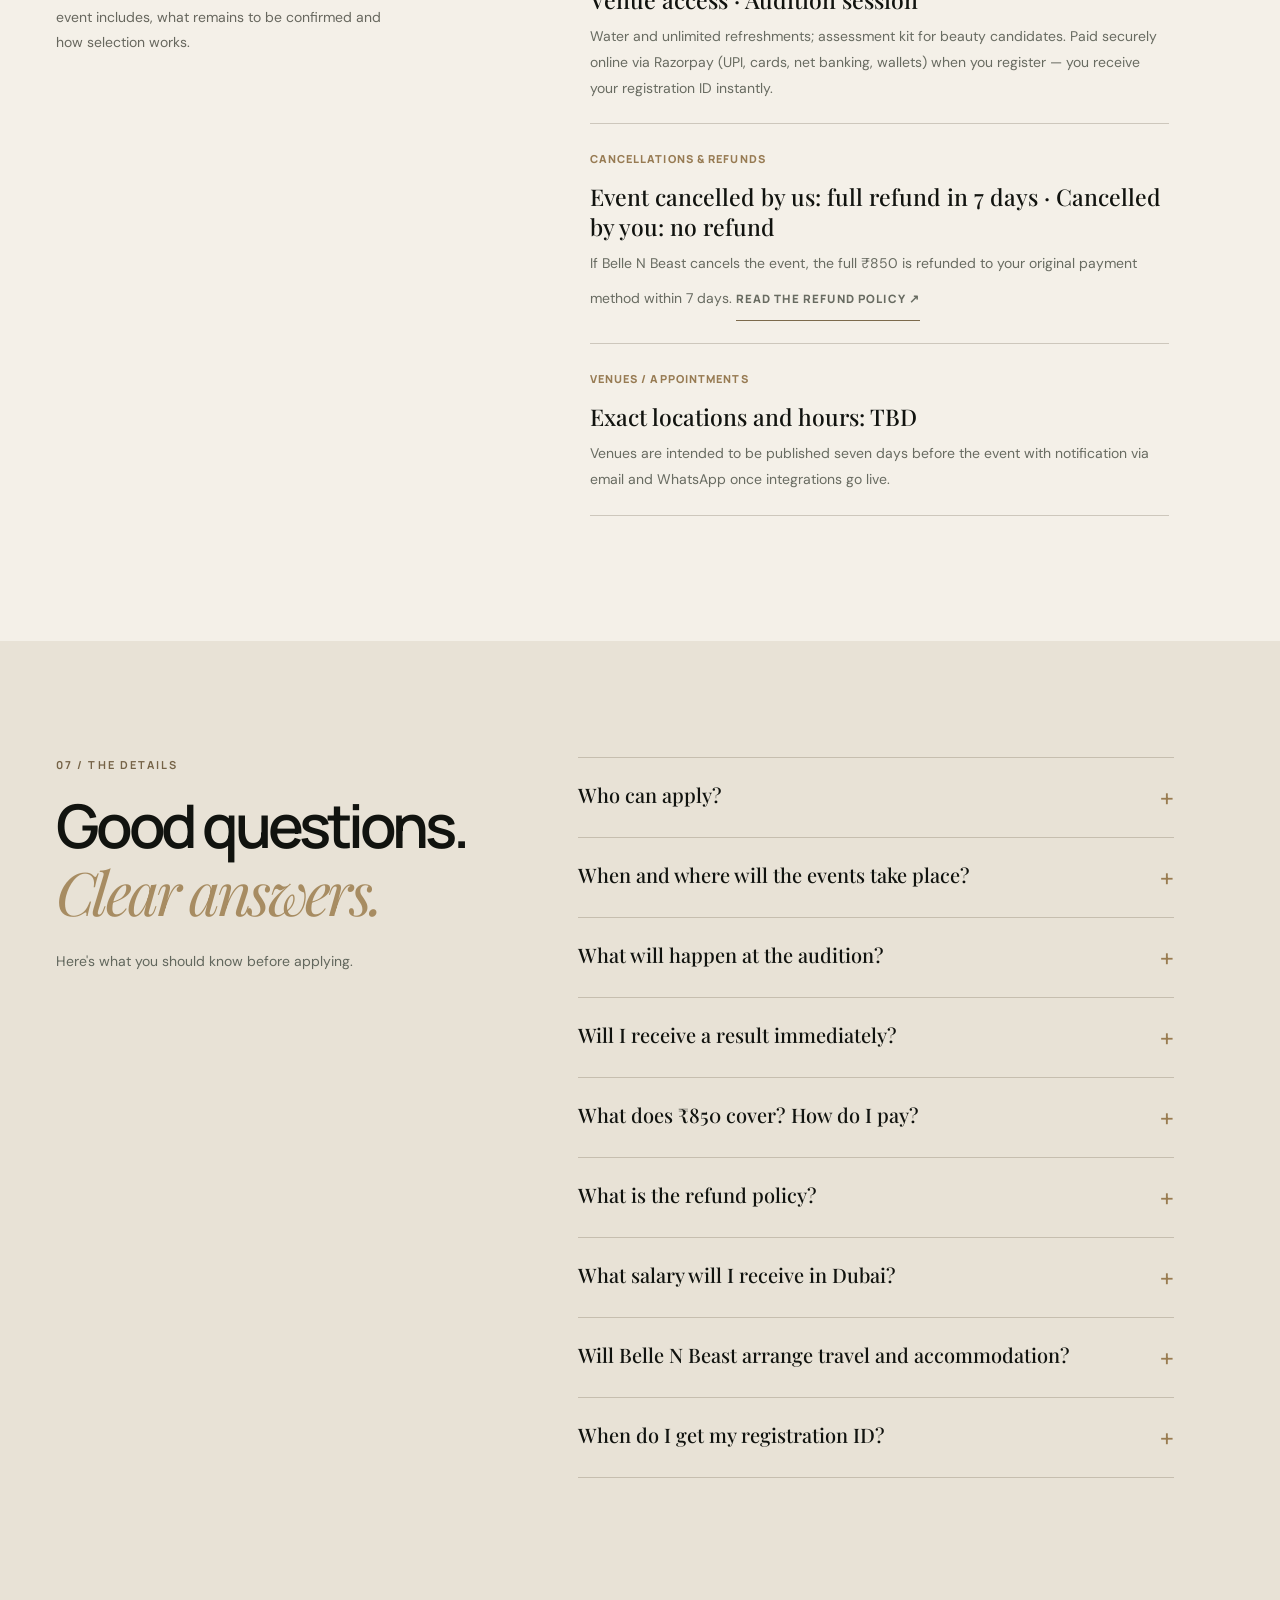
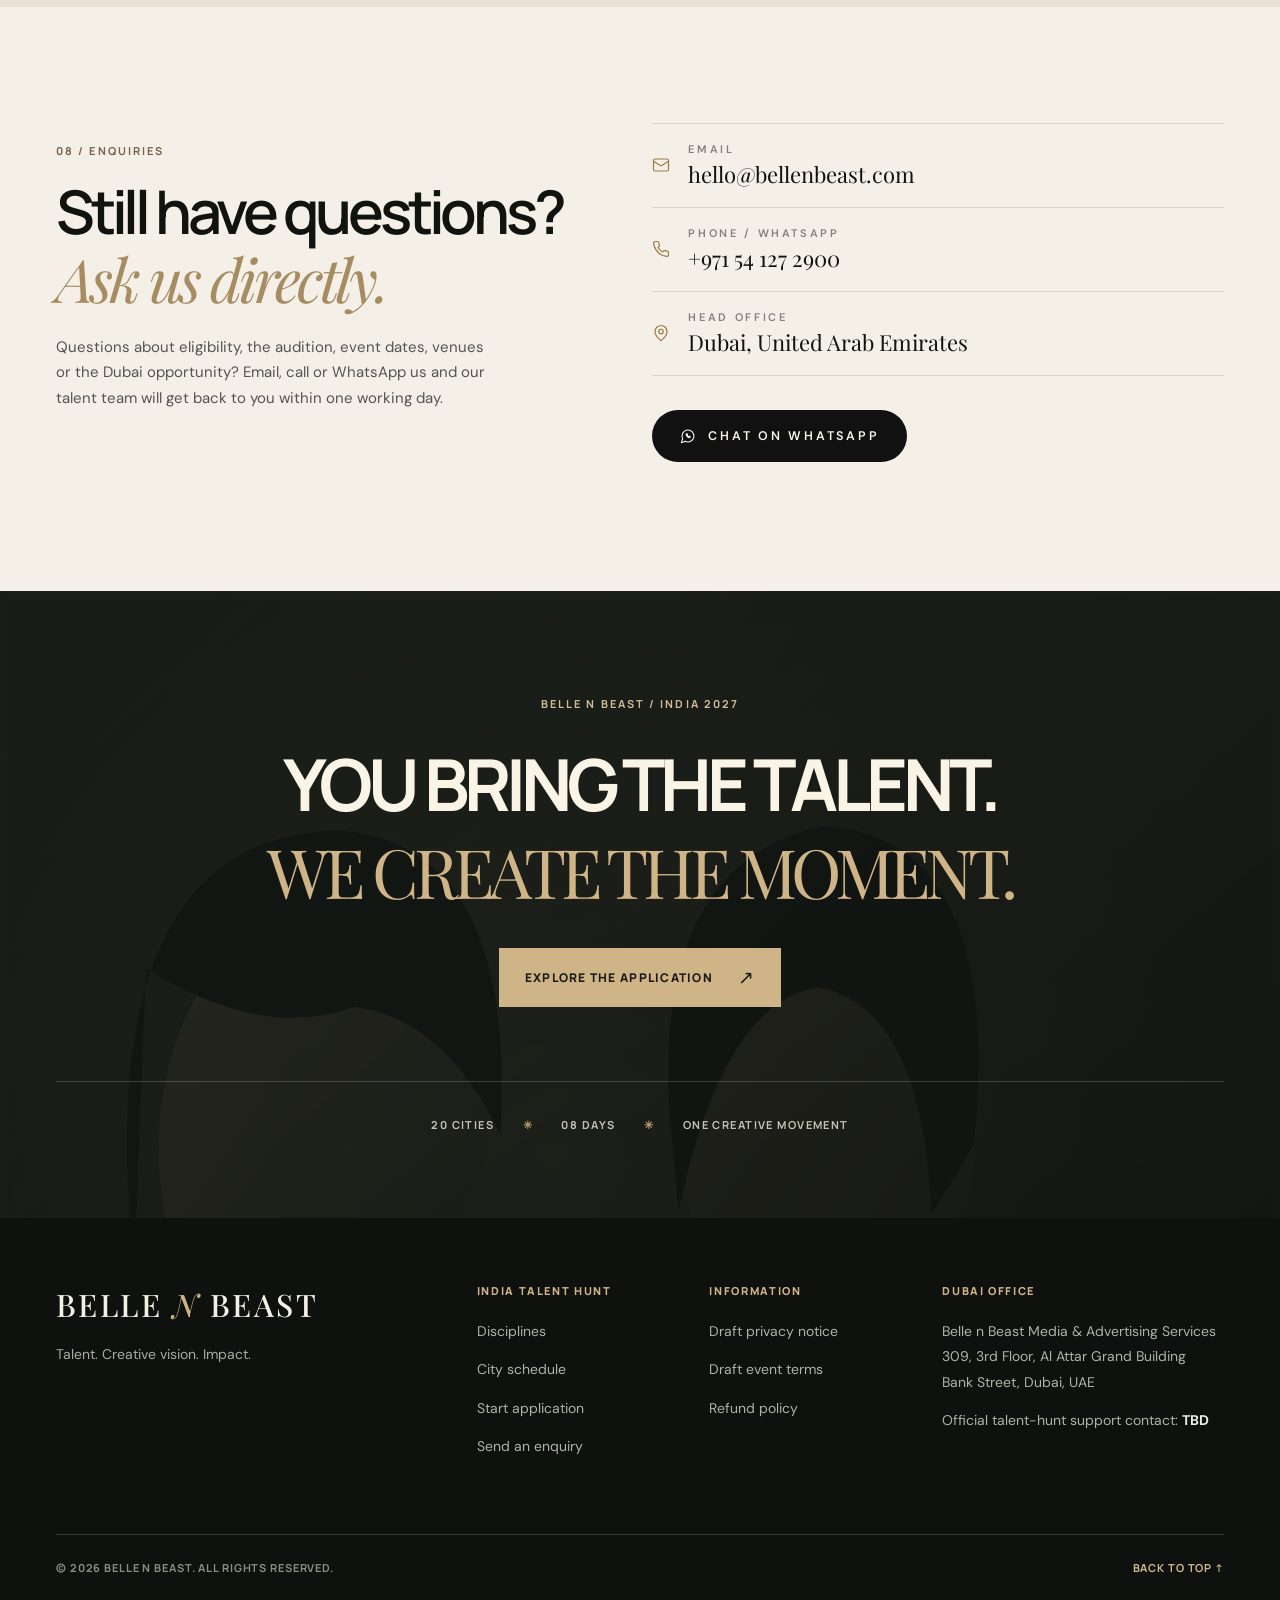
==== commit 131635a2: "update" ====
--- a/index.html
+++ b/index.html
@@ -33,6 +33,9 @@
         ><span class="strip-date">18—25 JANUARY · 20 CITIES · SIMULTANEOUS EVENTS</span
         ><a href="#cities">EXPLORE THE SCHEDULE <span aria-hidden="true">↗</span></a>
       </div>
+      <a class="strip-marquee" href="#cities" aria-label="India Talent Hunt 2027 — 18 to 25 January, 20 cities, simultaneous events">
+        <span class="strip-marquee__track" aria-hidden="true"><span class="strip-marquee__item"><span class="live-dot" aria-hidden="true"></span>INDIA TALENT HUNT 2027 <i>✳</i> 18—25 JANUARY · 20 CITIES · SIMULTANEOUS EVENTS <i>✳</i></span><span class="strip-marquee__item"><span class="live-dot" aria-hidden="true"></span>INDIA TALENT HUNT 2027 <i>✳</i> 18—25 JANUARY · 20 CITIES · SIMULTANEOUS EVENTS <i>✳</i></span></span>
+      </a>
     </div>
     <header class="site-header" id="top">
       <div class="wrap header-inner">
@@ -661,10 +664,7 @@
           <div>
             <strong>INFORMATION</strong><a href="privacy.html">Draft privacy notice</a
             ><a href="terms.html">Draft event terms</a
-            ><a href="refund-policy.html">Refund policy</a
-            ><a href="https://belle-n-beast.netlify.app/" target="_blank" rel="noopener"
-              >Agency website ↗</a
-            >
+            ><a href="refund-policy.html">Refund policy</a>
           </div>
           <div>
             <strong>DUBAI OFFICE</strong>
--- a/styles.css
+++ b/styles.css
@@ -1,6 +1,6 @@
 :root{--ink:#11130f;--ink2:#1d211b;--cream:#f4f0e8;--paper:#ebe5da;--bone:#fffaf0;--gold:#cfb487;--gold2:#b79664;--olive:#535747;--muted:#696a64;--line:rgba(23,27,23,.15);--lightline:rgba(255,255,255,.18);--serif:"Playfair Display",Georgia,serif;--sans:"DM Sans",Arial,sans-serif;--display:"Manrope",Arial,sans-serif;--wrap:1360px}
-*,*::before,*::after{box-sizing:border-box}html{scroll-behavior:smooth;scroll-padding-top:100px}body{margin:0;background:var(--cream);color:var(--ink);font-family:var(--sans);-webkit-font-smoothing:antialiased}body.nav-open{overflow:hidden}button,input,select,textarea{font:inherit}button{cursor:pointer}a{color:inherit;text-decoration:none}a,button,input,select,textarea{outline-offset:4px}a:focus-visible,button:focus-visible,input:focus-visible,select:focus-visible,textarea:focus-visible,summary:focus-visible{outline:2px solid var(--gold2)}input,textarea,select{min-width:0}h1,h2,h3,h4,p{margin-top:0}h2,h3{font-weight:500}button:disabled{cursor:not-allowed;opacity:.55}.wrap{max-width:var(--wrap);width:calc(100% - 112px);margin:0 auto}.skip-link{position:fixed;z-index:9999;left:12px;top:-80px;background:var(--gold);padding:12px 16px;color:#111}.skip-link:focus{top:12px}.top-strip{background:#090c09;color:#f2e8d4;font-family:var(--display);font-weight:700;font-size:9px;letter-spacing:.17em}.strip-inner{height:39px;display:flex;align-items:center;justify-content:space-between;gap:16px}.strip-inner>a{color:#bba37a}.strip-inner>a:hover{color:white}.live-dot{display:inline-block;width:6px;height:6px;box-shadow:0 0 0 3px rgba(207,180,135,.14);margin-right:10px;border-radius:50%;background:var(--gold)}.site-header{background:#131510;color:white;position:relative;z-index:100;border-bottom:1px solid rgba(255,255,255,.10)}.header-inner{min-height:83px;display:flex;align-items:center;justify-content:space-between;gap:25px}.logo{display:flex;flex-direction:column;align-items:flex-start;gap:4px;flex:none}.logo-main{font-size:23px;letter-spacing:.16em;white-space:nowrap;font-family:var(--serif);font-weight:600}.logo-main i{font-size:19px;color:var(--gold);font-weight:400}.logo-small{color:#a9a79b;font-family:var(--display);font-weight:700;letter-spacing:.18em;font-size:7px}.main-nav{display:flex;gap:26px;align-items:center;margin-left:auto}.main-nav a{color:#d7d6cf;font-size:11px;transition:color .2s}.main-nav a:hover{color:var(--gold)}.header-cta{padding:15px 21px;border:1px solid var(--gold);color:#f2ddae;font:700 10px var(--display);letter-spacing:.07em;white-space:nowrap;display:flex;align-items:center;gap:20px;transition:background .2s,color .2s}.header-cta:hover{background:var(--gold);color:#161710}.menu-toggle{display:none;border:0;background:transparent;width:45px;height:45px;align-items:center;justify-content:center;flex-direction:column;gap:6px;padding:0}.menu-toggle span{width:24px;height:1px;background:#fff}.hero{background:#121511;color:var(--bone);position:relative;overflow:hidden}.hero::before{content:"";position:absolute;inset:0;background:radial-gradient(ellipse at 5% 40%,rgba(116,110,78,.09),transparent 42%);pointer-events:none}.hero-orb{position:absolute;width:700px;height:700px;left:-450px;top:-210px;border:1px solid rgba(192,170,132,.08);border-radius:50%}.hero-grid{display:grid;grid-template-columns:53% 47%;min-height:745px;position:relative;z-index:1}.hero-content{padding:87px 60px 70px 0;display:flex;flex-direction:column;align-items:flex-start;position:relative;z-index:2}.eyebrow{font-family:var(--display);font-weight:700;font-size:10px;letter-spacing:.19em;text-transform:uppercase;display:flex;align-items:center;gap:13px}.eyebrow-light{color:#d1be97}.eyebrow-dark{color:#756347}.eyebrow-rule{width:33px;height:1px;background:var(--gold)}.eyebrow-index{color:#7e7e71}.hero h1{font-family:var(--display);font-size:clamp(66px,6.35vw,105px);font-weight:700;line-height:.98;letter-spacing:-.065em;margin:48px 0 34px;white-space:nowrap}.hero h1 em{font-family:var(--serif);font-weight:400;letter-spacing:-.055em;color:var(--gold);font-style:italic}.hero-copy{font-size:14px;line-height:1.95;max-width:515px;color:#c6c9c0;margin-bottom:30px}.hero-actions{display:flex;align-items:center;gap:32px;flex-wrap:wrap}.btn{display:inline-flex;justify-content:space-between;align-items:center;gap:25px;border:1px solid transparent;padding:19px 25px;min-height:57px;font:800 10px var(--display);letter-spacing:.105em;text-align:left;text-transform:uppercase;transition:transform .2s,background .2s,color .2s,border-color .2s;white-space:nowrap}.btn:hover{transform:translateY(-2px)}.btn span{font-size:19px;font-weight:400;line-height:1}.btn-gold{background:var(--gold);color:#1a1b16}.btn-gold:hover{background:#e6c99a}.btn-dark{background:#161915;color:white}.btn-dark:hover{background:#444c3d}.btn-outline{border-color:var(--gold);color:var(--gold);background:transparent}.btn-outline:hover{background:var(--gold);color:#111}.text-cta{font:700 10px var(--display);color:#e9e0d1;letter-spacing:.07em;border-bottom:1px solid rgba(255,255,255,.45);padding-bottom:8px;display:flex;gap:22px;align-items:center}.text-cta:hover{color:var(--gold)}.hero-meta{display:flex;width:100%;border-top:1px solid var(--lightline);margin-top:auto;padding-top:26px;gap:30px}.hero-meta>div{display:flex;gap:12px;align-items:center;min-width:0}.hero-meta>div+div{border-left:1px solid var(--lightline);padding-left:24px}.hero-meta b{font-family:var(--serif);font-size:39px;color:#e3d2b3;font-weight:400}.hero-meta span{font:700 8px/1.65 var(--display);letter-spacing:.105em;color:#a4a89f}.hero-disclaimer{color:#9a9c91;font-size:10px;line-height:1.7;margin:15px 0 0;max-width:480px}.hero-art{position:relative;min-height:670px;padding:16px 24px 42px 0;align-self:stretch}.hero-photography{height:100%;min-height:662px;position:relative;background-color:#292f2a;background-image:linear-gradient(180deg,rgba(15,18,13,.06) 26%,rgba(10,12,11,.55) 100%),url('https://images.unsplash.com/photo-1738247999456-97df5721f8cc?auto=format&fit=crop&w=1150&q=85'),url('assets/editorial-hero.svg');background-size:cover,cover,cover;background-position:center,48% center,center;overflow:hidden}.hero-photography::before{content:"";position:absolute;left:0;top:0;width:100%;height:100%;border:1px solid rgba(255,255,255,.15);pointer-events:none}.hero-photography::after{content:"";position:absolute;inset:16px;border:1px solid rgba(247,237,211,.26);pointer-events:none}.hero-art-badge{position:absolute;bottom:42px;left:39px;color:#fff;display:flex;flex-direction:column;gap:3px}.hero-art-badge span{font:700 10px var(--display);letter-spacing:.25em}.hero-art-badge strong{font-family:var(--serif);font-weight:400;font-size:36px;letter-spacing:.16em}.hero-vertical{position:absolute;right:0;top:68px;writing-mode:vertical-rl;font:700 8px var(--display);letter-spacing:.2em;color:#c4b08d}.hero-corner{position:absolute;bottom:20px;right:26px;font:700 10px var(--display);letter-spacing:.1em;color:#b0ac9d}.hero-corner span{color:var(--gold);margin:0 7px}.hero-scroll{border-top:1px solid var(--lightline);color:#aaafa3;font:700 9px var(--display);letter-spacing:.19em}.hero-scroll .wrap{min-height:52px;display:flex;justify-content:space-between;align-items:center}.hero-scroll span span{font-size:15px;margin-left:9px;color:#cbb894}.ticker{background:var(--gold);overflow:hidden;padding:17px 0;white-space:nowrap;color:#191c16}.ticker-track{display:flex;width:max-content;gap:38px;align-items:center;animation:marquee 37s linear infinite}.ticker-track span{font:800 13px var(--display);letter-spacing:.19em}.ticker-track i{font-size:21px;font-style:normal;color:#fff1d6}@keyframes marquee{to{transform:translateX(-50%)}}
-.section-light{background:var(--cream)}.section-cream{background:#e8e2d6}.intro{padding:114px 0 121px}.intro-grid{display:grid;grid-template-columns:17% 51% 32%;gap:0}.section-number{padding-top:8px;font:800 10px var(--display);color:#8c7758;letter-spacing:.12em}.display-heading{font-family:var(--display);font-size:clamp(44px,4.7vw,72px);font-weight:600;letter-spacing:-.07em;line-height:1.1;margin:20px 0 0}.display-heading em{font-family:var(--serif);font-weight:400;letter-spacing:-.06em;color:#a78c62}.intro-side{padding:45px 0 0 42px;line-height:1.9;font-size:14px;color:#444941}.intro-side p{margin-bottom:20px}.small-copy{font-size:12px;color:#757469;line-height:1.8}.inline-arrow{font:800 10px var(--display);letter-spacing:.1em;display:inline-flex;gap:35px;padding:14px 0;border-bottom:1px solid #7c6a4c}.inline-arrow:hover{color:#a48a5f}.disciplines{padding:110px 0 122px}.section-heading{display:flex;justify-content:space-between;align-items:end;gap:50px;margin-bottom:47px}.section-heading>p{max-width:350px;color:#686a61;font-size:14px;line-height:1.85;margin:0 10px 4px 0}.category-grid{display:grid;grid-template-columns:repeat(4,minmax(0,1fr));gap:19px}.category-card{background:#f5f2eb;transition:transform .25s,box-shadow .25s;min-width:0}.category-card:hover{transform:translateY(-5px);box-shadow:0 18px 40px #1b211522}.category-image{height:355px;position:relative;overflow:hidden;background-color:#393c34;background-size:cover,cover,cover;background-position:center,center,center}.category-image::after{content:"";position:absolute;inset:0;background:linear-gradient(180deg,rgba(8,11,8,.05),transparent 50%,rgba(8,11,8,.65))}.models-art{background-image:linear-gradient(120deg,rgba(51,33,19,.13),rgba(0,0,0,.18)),url('https://images.unsplash.com/photo-1534528741775-53994a69daeb?auto=format&fit=crop&w=800&q=78'),url('assets/editorial-card.svg')}.designers-art{background-image:linear-gradient(120deg,rgba(44,29,12,.09),rgba(0,0,0,.16)),url('https://images.unsplash.com/photo-1558769132-cb1aea458c5e?auto=format&fit=crop&w=800&q=78'),url('assets/editorial-card.svg')}.creators-art{background-image:linear-gradient(120deg,rgba(44,29,12,.09),rgba(0,0,0,.16)),url('https://images.unsplash.com/photo-1452587925148-ce544e77e70d?auto=format&fit=crop&w=800&q=78'),url('assets/editorial-card.svg')}.beauty-art{background-image:linear-gradient(120deg,rgba(44,29,12,.09),rgba(0,0,0,.16)),url('https://images.unsplash.com/photo-1522335789203-aabd1fc54bc9?auto=format&fit=crop&w=800&q=78'),url('assets/editorial-card.svg')}.category-number{position:absolute;z-index:1;top:19px;left:22px;color:white;font:500 12px var(--display);letter-spacing:.14em}.category-imglabel{position:absolute;z-index:1;bottom:20px;left:20px;color:#e6dfd3;font:700 9px var(--display);letter-spacing:.11em}.category-details{padding:24px 23px 22px}.category-kicker{font:800 9px var(--display);letter-spacing:.13em;color:#aa8d5a}.category-details h3{font:500 30px/1.15 var(--serif);margin:9px 0 12px;min-height:69px;letter-spacing:-.035em}.category-details p{font-size:12px;line-height:1.8;color:#5d6158;min-height:66px;margin-bottom:25px}.category-action{font:800 10px var(--display);letter-spacing:.04em;background:none;color:#35382e;border:0;border-top:1px solid #c9c2b5;width:100%;padding:16px 0 0;display:flex;align-items:center;justify-content:space-between;text-align:left}.category-action:hover{color:#aa8654}.category-action span{font-size:18px;font-weight:400}.opportunity{display:grid;grid-template-columns:48% 52%;background:#191e19;color:white;min-height:630px}.opportunity-photo{background-color:#44483a;background-image:linear-gradient(0deg,rgba(13,20,16,.55),transparent 55%),url('https://images.unsplash.com/photo-1529139574466-a303027c1d8b?auto=format&fit=crop&w=1200&q=82'),url('assets/editorial-hero.svg');background-size:cover;background-position:center,center,center;position:relative}.opportunity-photo>span{position:absolute;bottom:28px;left:42px;font:800 10px var(--display);color:#e6decf;letter-spacing:.17em}.opportunity-copy{padding:88px clamp(42px,7vw,112px) 86px clamp(45px,7vw,110px)}.opportunity-copy .display-heading{margin-bottom:29px}.opportunity-copy .display-heading em{color:var(--gold)}.opportunity-copy>p{font-size:14px;line-height:1.95;color:#ced0c8;max-width:550px}.benefit-grid{display:grid;grid-template-columns:repeat(3,1fr);gap:15px;margin:33px 0}.benefit-grid>div{padding:20px 12px 15px 0;border-top:1px solid var(--lightline)}.benefit-icon{display:block;font-family:var(--serif);font-size:26px;color:var(--gold);margin-bottom:12px}.benefit-grid strong{display:block;font-size:12px;font-weight:600;margin-bottom:8px}.benefit-grid small{display:block;color:#aeb3a9;line-height:1.6;font-size:10px}.opportunity-copy .legal-small{font-size:10px;margin:15px 0 0;color:#9ca197}.journey{padding:123px 0 129px}.journey-grid{display:grid;grid-template-columns:minmax(0,45fr) minmax(0,55fr);gap:65px}.journey-heading{max-width:460px}.journey-heading>p{color:#62685d;max-width:390px;line-height:1.9;font-size:14px;margin:28px 0 25px}.steps{padding-right:55px}.step{border-top:1px solid #cac4b8;padding:25px 0 29px;display:grid;grid-template-columns:67px 1fr;align-items:start;gap:17px}.step:last-child{border-bottom:1px solid #cac4b8}.step>span{color:#af8f5c;font:700 12px var(--display)}.step h3{font:500 23px var(--serif);margin:0 0 9px}.step p{font-size:13px;line-height:1.8;color:#666b62;max-width:450px;margin:0}.cities-section{padding:115px 0 122px}.cities-heading{align-items:end}.city-date-block{display:flex;flex-direction:column;gap:12px;align-items:flex-start;background:#d8d0c0;padding:26px 34px;border-left:2px solid #ae8c56}.city-date-block>span{font:800 10px var(--display);letter-spacing:.15em;color:#675f4e}.city-date-block strong{font:700 35px var(--display);letter-spacing:-.045em;white-space:nowrap}.city-date-block strong em{font-family:var(--serif);font-weight:400;color:#8f7245}.city-date-block small{font-size:11px;color:#666253;max-width:270px;line-height:1.6}.city-tools{display:flex;align-items:center;justify-content:space-between;gap:20px;border-bottom:1px solid #c6beb1;padding:0 0 17px}.city-tools>span{font:800 10px var(--display);letter-spacing:.13em;color:#7c6b55}.search-wrap{display:flex;gap:12px;align-items:center;max-width:480px;width:100%;color:#756d5f}.search-wrap input{border:0;background:transparent;padding:14px 2px;font-size:14px;color:#242822;width:100%;outline:none}.search-wrap input:focus{box-shadow:0 1px 0 #b89962}.search-wrap input::placeholder{color:#868175}.city-grid{display:grid;grid-template-columns:repeat(4,minmax(0,1fr));border-left:1px solid #c4bdaf;border-top:0}.city-tile{border:0;border-right:1px solid #c4bdaf;border-bottom:1px solid #c4bdaf;background:transparent;text-align:left;padding:24px 21px 22px;min-height:130px;display:flex;flex-direction:column;transition:background .2s}.city-tile:hover,.city-tile:focus-visible{background:#f5f1e8}.city-tile>span{font:700 10px var(--display);color:#ae956d;letter-spacing:.12em}.city-tile strong{font:500 23px var(--serif);margin:13px 0 6px;line-height:1.12}.city-tile small{font-size:10px;color:#706c60}.city-empty{padding:55px 10px;grid-column:1/-1;font-size:14px;color:#666}.city-bottom{margin-top:38px;display:flex;justify-content:space-between;align-items:center;gap:30px}.city-bottom>div{max-width:570px}.city-bottom strong{font:800 11px var(--display);letter-spacing:.12em}.city-bottom p{font-size:12px;color:#68695f;line-height:1.8;margin:9px 0 0}.event-essentials{padding:120px 0 125px}.essentials-grid{display:grid;grid-template-columns:minmax(0,43fr) minmax(0,57fr);gap:55px}.essentials-grid>div:first-child>p{max-width:350px;margin-top:30px;line-height:1.8;color:#67675e;font-size:14px}.essentials-right{padding-right:55px}.essentials-row{border-top:1px solid #cdc7bc;padding:23px 0 22px}.essentials-row:last-child{border-bottom:1px solid #cdc7bc}.essentials-row span{font:800 10px var(--display);letter-spacing:.1em;color:#977b53}.essentials-row strong{display:block;font:500 23px/1.3 var(--serif);margin:14px 0 9px}.essentials-row p{font-size:12px;color:#686b61;line-height:1.85;margin:0}.application{padding:125px 0 136px;background:radial-gradient(circle at 12% 15%,#282e24,transparent 42%),#141814;color:#f7f2e9}.application-layout{display:grid;grid-template-columns:minmax(0,42fr) minmax(0,58fr);gap:35px}.application-intro{padding:20px 45px 0 0;position:relative}.application-intro .display-heading{font-size:clamp(47px,4.8vw,68px);margin-bottom:24px}.application-intro .display-heading em{color:var(--gold)}.application-intro>p{max-width:395px;color:#c5c7bd;line-height:1.95;font-size:14px}.form-demo-alert{border:1px solid rgba(205,181,139,.4);background:#27291f;padding:23px 24px;max-width:410px;margin-top:35px}.form-demo-alert strong{font:800 10px var(--display);color:var(--gold);letter-spacing:.12em}.form-demo-alert p{font-size:12px;color:#c5c5b8;line-height:1.85;margin:11px 0 0}.registration-facts{display:grid;grid-template-columns:1fr 1fr;gap:25px;max-width:440px;margin-top:44px}.registration-facts>div{padding-top:20px;border-top:1px solid var(--lightline)}.registration-facts b{display:block;font-size:15px;margin-bottom:8px;color:#f0ebdf}.registration-facts span{color:#b19c7e;font:700 9px var(--display);letter-spacing:.11em}.form-panel{background:#f3eee4;color:#181b17;min-width:0;align-self:start;box-shadow:0 25px 90px rgba(0,0,0,.18)}.form-panel-top{height:58px;display:flex;align-items:center;justify-content:space-between;padding:0 39px;font:800 9px var(--display);letter-spacing:.12em;color:#6f695c}.form-progress{height:3px;background:#d7cfc0}.form-progress span{display:block;background:#a38557;height:100%;width:25%;transition:width .3s}.form-stage{padding:40px 39px 25px}.form-stage[hidden]{display:none!important}.form-serial{font:800 10px var(--display);color:#a48c64;letter-spacing:.13em}.form-stage h3,.preview-success h3{font:500 40px/1.18 var(--serif);letter-spacing:-.045em;margin:14px 0}.form-stage h3 em,.preview-success h3 em{color:#a38a5d}.stage-subtitle{font-size:12px;line-height:1.8;color:#73766d;margin-bottom:28px}.fields{display:grid;grid-template-columns:1fr 1fr;gap:19px 15px;margin-top:17px}.field{display:flex;flex-direction:column;align-items:stretch;gap:9px;font:700 11px var(--sans);color:#363b34}.field.full{grid-column:1/-1}.field sup{color:#a6814b;font-size:13px;vertical-align:top}.field input,.field select,.field textarea{width:100%;min-height:49px;border:1px solid #d2cabc;border-radius:0;background:#fffdf8;color:#242822;padding:13px 13px;font:400 13px var(--sans);transition:border .2s,background .2s}.field textarea{resize:vertical;min-height:94px}.field input:focus,.field select:focus,.field textarea:focus{outline:0;border-color:#a18355;box-shadow:0 0 0 1px #a18355}.field input::placeholder,.field textarea::placeholder{color:#a19e94}.field input.invalid,.field select.invalid,.field textarea.invalid{border-color:#ad513e;background:#fff4ef}.field small{font-weight:400;font-size:10px;color:#77796e;line-height:1.6}.optional{font-size:10px;font-weight:400;color:#8a877e}.conditional-fields:empty{display:none}.form-actions{margin-top:32px;border-top:1px solid #d3ccbe;padding-top:22px;display:flex;align-items:center;justify-content:space-between;gap:14px}.form-actions>span{font-size:10px;color:#818176}.form-actions .btn{min-height:48px;padding:14px 20px;font-size:10px}.back-link{border:0;background:transparent;color:#626860;font:800 10px var(--display);letter-spacing:.08em;padding:12px 0}.back-link:hover{color:#a18558}.form-error{margin-top:15px;display:none;font:600 12px/1.6 var(--sans);color:#a23e2c;background:#fbdfd7;padding:13px 15px}.form-error:not(:empty){display:block}.notice-inline{display:flex;flex-direction:column;gap:6px;border-left:2px solid #af905d;background:#e8dfce;padding:16px 18px;margin:4px 0 24px}.notice-inline strong{font:800 10px var(--display);letter-spacing:.08em}.notice-inline span{font-size:11px;color:#5b6158;line-height:1.6}.file-feedback{font-size:11px;line-height:1.6;color:#575e52;font-weight:400}.review-box{border:1px solid #d9d0c1;background:#fffcf5;margin:24px 0 20px}.review-row{display:grid;grid-template-columns:40% 60%;gap:12px;border-bottom:1px solid #e8e1d7;padding:13px 18px;font-size:12px;line-height:1.5;overflow-wrap:anywhere}.review-row:last-child{border:0}.review-row span{color:#77796e}.review-row strong{font-weight:700;color:#252a24}.fee-preview{background:#e2d9c8;padding:23px}.fee-top{display:flex;justify-content:space-between;align-items:center;gap:12px}.fee-top>div>span{display:block;font:800 9px var(--display);letter-spacing:.09em;color:#6c634f}.fee-top strong{font:600 35px var(--serif);line-height:1.2}.not-active{font:800 8px var(--display);color:#a14233;border:1px solid #bb7063;padding:9px 10px;text-align:center;letter-spacing:.05em}.fee-preview p{font-size:11px;color:#54584e;line-height:1.75;margin:12px 0 0}.consent-options{margin-top:23px;display:grid;gap:15px}.check{display:flex;align-items:flex-start;gap:12px;font-size:11px;line-height:1.7;color:#51564d;cursor:pointer}.check input{accent-color:#97764a;flex:0 0 auto;margin:3px 0 0}.check a{text-decoration:underline;text-underline-offset:3px}.form-panel-footer{background:#e7dece;text-align:center;padding:15px 9px;font:800 9px var(--display);color:#857960;letter-spacing:.06em}.form-panel-footer span{margin:0 12px}.preview-success{padding:45px 40px 50px}.preview-success[hidden]{display:none}.success-icon{font:400 28px var(--serif);width:55px;height:55px;display:grid;place-items:center;background:#dde4d8;border-radius:100%;color:#3b6848;margin-bottom:24px}.preview-success>span{font:800 10px var(--display);color:#947a55;letter-spacing:.14em}.preview-success>p{font-size:13px;line-height:1.85;color:#686c64}.preview-success .btn{margin-top:22px}.faq{padding:116px 0 129px}.faq-layout{display:grid;grid-template-columns:minmax(0,42fr) minmax(0,58fr);gap:55px}.faq-layout>div:first-child>p{color:#62675d;font-size:14px;margin-top:26px}.faq-list{padding-right:50px}.faq-list details{border-top:1px solid #c6beaf}.faq-list details:last-child{border-bottom:1px solid #c6beaf}.faq-list summary{list-style:none;cursor:pointer;font:500 20px/1.4 var(--serif);padding:23px 0;display:flex;justify-content:space-between;gap:20px}.faq-list summary::-webkit-details-marker{display:none}.faq-list summary span{font:400 25px var(--sans);color:#997c51;transition:transform .25s}.faq-list details[open] summary span{transform:rotate(45deg)}.faq-list details p{font-size:13px;line-height:1.9;color:#5e6659;max-width:650px;padding:0 25px 25px 0;margin:0}.closing-cta{padding:105px 0 86px;background:linear-gradient(140deg,rgba(18,23,19,.85),rgba(17,20,16,.95)),url('assets/editorial-hero.svg');background-size:cover;color:#faf4e7;text-align:center}.closing-inner{display:flex;flex-direction:column;align-items:center}.closing-inner h2{font:700 clamp(37px,5.6vw,75px)/1.15 var(--display);letter-spacing:-.07em;margin:32px 0}.closing-inner h2 em{font:400 .95em var(--serif);color:var(--gold)}.closing-line{border-top:1px solid var(--lightline);padding-top:35px;width:100%;margin-top:74px;font:700 10px var(--display);color:#c4c2b6;letter-spacing:.13em}.closing-line span{padding:0 25px;color:#bd9f70}.footer{background:#0e110e;color:#f5f0e5;padding:65px 0 25px}.footer-top{display:grid;grid-template-columns:2fr 1fr 1fr 1.5fr;gap:45px;padding-bottom:75px}.footer-logo{font:500 31px var(--serif);letter-spacing:.08em;white-space:nowrap}.footer-logo i{color:var(--gold)}.footer-top>div:first-child>p{color:#a8aca3;font-size:12px;margin-top:17px}.footer-top>div:not(:first-child){display:flex;flex-direction:column;gap:13px}.footer-top strong{font:800 9px var(--display);letter-spacing:.15em;color:var(--gold);margin-bottom:8px}.footer-top a,.footer-top p{font-size:12px;color:#aeb3a8;line-height:1.8;margin:0}.footer-top a:hover{color:#f5f0e5}.footer-top b{font-weight:700;color:#eee}.footer-bottom{border-top:1px solid var(--lightline);padding-top:25px;display:flex;justify-content:space-between;gap:20px;align-items:center;color:#888f84;font:700 9px var(--display);letter-spacing:.08em}.footer-bottom a{color:#d0ba92}.sticky-mobile{display:none}
+*,*::before,*::after{box-sizing:border-box}html{scroll-behavior:smooth;scroll-padding-top:100px}body{margin:0;background:var(--cream);color:var(--ink);font-family:var(--sans);-webkit-font-smoothing:antialiased}body.nav-open{overflow:hidden}button,input,select,textarea{font:inherit}button{cursor:pointer}a{color:inherit;text-decoration:none}a,button,input,select,textarea{outline-offset:4px}a:focus-visible,button:focus-visible,input:focus-visible,select:focus-visible,textarea:focus-visible,summary:focus-visible{outline:2px solid var(--gold2)}input,textarea,select{min-width:0}h1,h2,h3,h4,p{margin-top:0}h2,h3{font-weight:500}button:disabled{cursor:not-allowed;opacity:.55}.wrap{max-width:var(--wrap);width:calc(100% - 112px);margin:0 auto}.skip-link{position:fixed;z-index:9999;left:12px;top:-80px;background:var(--gold);padding:12px 16px;color:#111}.skip-link:focus{top:12px}.top-strip{background:#090c09;color:#f2e8d4;font-family:var(--display);font-weight:700;font-size:9px;letter-spacing:.17em}.strip-inner{height:39px;display:flex;align-items:center;justify-content:space-between;gap:16px}.strip-inner>a{color:#bba37a}.strip-inner>a:hover{color:white}.live-dot{display:inline-block;width:6px;height:6px;box-shadow:0 0 0 3px rgba(207,180,135,.14);margin-right:10px;border-radius:50%;background:var(--gold)}.site-header{background:#131510;color:white;position:relative;z-index:100;border-bottom:1px solid rgba(255,255,255,.10)}.header-inner{min-height:83px;display:flex;align-items:center;justify-content:space-between;gap:25px}.logo{display:flex;flex-direction:column;align-items:flex-start;gap:4px;flex:none}.logo-main{font-size:23px;letter-spacing:.16em;white-space:nowrap;font-family:var(--serif);font-weight:600}.logo-main i{font-size:19px;color:var(--gold);font-weight:400}.logo-small{color:#a9a79b;font-family:var(--display);font-weight:700;letter-spacing:.18em;font-size:7px}.main-nav{display:flex;gap:26px;align-items:center;margin-left:auto}.main-nav a{color:#d7d6cf;font-size:11px;transition:color .2s}.main-nav a:hover{color:var(--gold)}.header-cta{padding:15px 21px;border:1px solid var(--gold);color:#f2ddae;font:700 10px var(--display);letter-spacing:.07em;white-space:nowrap;display:flex;align-items:center;gap:20px;transition:background .2s,color .2s}.header-cta:hover{background:var(--gold);color:#161710}.menu-toggle{display:none;border:0;background:transparent;width:45px;height:45px;align-items:center;justify-content:center;flex-direction:column;gap:6px;padding:0}.menu-toggle span{width:24px;height:1px;background:#fff}.hero{background:#121511;color:var(--bone);position:relative;overflow:hidden}.hero::before{content:"";position:absolute;inset:0;background:radial-gradient(ellipse at 5% 40%,rgba(116,110,78,.09),transparent 42%);pointer-events:none}.hero-orb{position:absolute;width:700px;height:700px;left:-450px;top:-210px;border:1px solid rgba(192,170,132,.08);border-radius:50%}.hero-grid{display:grid;grid-template-columns:53% 47%;min-height:745px;position:relative;z-index:1}.hero-content{padding:87px 60px 70px 0;display:flex;flex-direction:column;align-items:flex-start;position:relative;z-index:2}.eyebrow{font-family:var(--display);font-weight:700;font-size:10px;letter-spacing:.19em;text-transform:uppercase;display:flex;align-items:center;gap:13px}.eyebrow-light{color:#d1be97}.eyebrow-dark{color:#756347}.eyebrow-rule{width:33px;height:1px;background:var(--gold)}.eyebrow-index{color:#7e7e71}.hero h1{font-family:var(--display);font-size:clamp(66px,6.35vw,105px);font-weight:700;line-height:.98;letter-spacing:-.065em;margin:48px 0 34px;white-space:nowrap}.hero h1 em{font-family:var(--serif);font-weight:400;letter-spacing:-.055em;color:var(--gold);font-style:italic}.hero-copy{font-size:14px;line-height:1.95;max-width:515px;color:#c6c9c0;margin-bottom:30px}.hero-actions{display:flex;align-items:center;gap:32px;flex-wrap:wrap}.btn{display:inline-flex;justify-content:space-between;align-items:center;gap:25px;border:1px solid transparent;padding:19px 25px;min-height:57px;font:800 10px var(--display);letter-spacing:.105em;text-align:left;text-transform:uppercase;transition:transform .2s,background .2s,color .2s,border-color .2s;white-space:nowrap}.btn:hover{transform:translateY(-2px)}.btn span{font-size:19px;font-weight:400;line-height:1}.btn-gold{background:var(--gold);color:#1a1b16}.btn-gold:hover{background:#e6c99a}.btn-dark{background:#161915;color:white}.btn-dark:hover{background:#444c3d}.btn-outline{border-color:var(--gold);color:var(--gold);background:transparent}.btn-outline:hover{background:var(--gold);color:#111}.text-cta{font:700 10px var(--display);color:#e9e0d1;letter-spacing:.07em;border-bottom:1px solid rgba(255,255,255,.45);padding-bottom:8px;display:flex;gap:22px;align-items:center}.text-cta:hover{color:var(--gold)}.hero-meta{display:flex;width:100%;border-top:1px solid var(--lightline);margin-top:auto;padding-top:26px;gap:30px}.hero-meta>div{display:flex;gap:12px;align-items:center;min-width:0}.hero-meta>div+div{border-left:1px solid var(--lightline);padding-left:24px}.hero-meta b{font-family:var(--serif);font-size:39px;color:#e3d2b3;font-weight:400}.hero-meta span{font:700 8px/1.65 var(--display);letter-spacing:.105em;color:#a4a89f}.hero-disclaimer{color:#9a9c91;font-size:10px;line-height:1.7;margin:15px 0 0;max-width:480px}.hero-art{position:relative;min-height:670px;padding:16px 24px 42px 0;align-self:stretch}.hero-photography{height:100%;min-height:662px;position:relative;background-color:#292f2a;background-image:linear-gradient(180deg,rgba(15,18,13,.06) 26%,rgba(10,12,11,.55) 100%),url('images/hero-models.jpg'),url('assets/editorial-hero.svg');background-size:cover,cover,cover;background-position:center,48% center,center;overflow:hidden}.hero-photography::before{content:"";position:absolute;left:0;top:0;width:100%;height:100%;border:1px solid rgba(255,255,255,.15);pointer-events:none}.hero-photography::after{content:"";position:absolute;inset:16px;border:1px solid rgba(247,237,211,.26);pointer-events:none}.hero-art-badge{position:absolute;bottom:42px;left:39px;color:#fff;display:flex;flex-direction:column;gap:3px}.hero-art-badge span{font:700 10px var(--display);letter-spacing:.25em}.hero-art-badge strong{font-family:var(--serif);font-weight:400;font-size:36px;letter-spacing:.16em}.hero-vertical{position:absolute;right:0;top:68px;writing-mode:vertical-rl;font:700 8px var(--display);letter-spacing:.2em;color:#c4b08d}.hero-corner{position:absolute;bottom:20px;right:26px;font:700 10px var(--display);letter-spacing:.1em;color:#b0ac9d}.hero-corner span{color:var(--gold);margin:0 7px}.hero-scroll{border-top:1px solid var(--lightline);color:#aaafa3;font:700 9px var(--display);letter-spacing:.19em}.hero-scroll .wrap{min-height:52px;display:flex;justify-content:space-between;align-items:center}.hero-scroll span span{font-size:15px;margin-left:9px;color:#cbb894}.ticker{background:var(--gold);overflow:hidden;padding:17px 0;white-space:nowrap;color:#191c16}.ticker-track{display:flex;width:max-content;gap:38px;align-items:center;animation:marquee 37s linear infinite}.ticker-track span{font:800 13px var(--display);letter-spacing:.19em}.ticker-track i{font-size:21px;font-style:normal;color:#fff1d6}@keyframes marquee{to{transform:translateX(-50%)}}
+.section-light{background:var(--cream)}.section-cream{background:#e8e2d6}.intro{padding:114px 0 121px}.intro-grid{display:grid;grid-template-columns:17% 51% 32%;gap:0}.section-number{padding-top:8px;font:800 10px var(--display);color:#8c7758;letter-spacing:.12em}.display-heading{font-family:var(--display);font-size:clamp(44px,4.7vw,72px);font-weight:600;letter-spacing:-.07em;line-height:1.1;margin:20px 0 0}.display-heading em{font-family:var(--serif);font-weight:400;letter-spacing:-.06em;color:#a78c62}.intro-side{padding:45px 0 0 42px;line-height:1.9;font-size:14px;color:#444941}.intro-side p{margin-bottom:20px}.small-copy{font-size:12px;color:#757469;line-height:1.8}.inline-arrow{font:800 10px var(--display);letter-spacing:.1em;display:inline-flex;gap:35px;padding:14px 0;border-bottom:1px solid #7c6a4c}.inline-arrow:hover{color:#a48a5f}.disciplines{padding:110px 0 122px}.section-heading{display:flex;justify-content:space-between;align-items:end;gap:50px;margin-bottom:47px}.section-heading>p{max-width:350px;color:#686a61;font-size:14px;line-height:1.85;margin:0 10px 4px 0}.category-grid{display:grid;grid-template-columns:repeat(4,minmax(0,1fr));gap:19px}.category-card{background:#f5f2eb;transition:transform .25s,box-shadow .25s;min-width:0}.category-card:hover{transform:translateY(-5px);box-shadow:0 18px 40px #1b211522}.category-image{height:355px;position:relative;overflow:hidden;background-color:#393c34;background-size:cover,cover,cover;background-position:center,center,center}.category-image::after{content:"";position:absolute;inset:0;background:linear-gradient(180deg,rgba(8,11,8,.05),transparent 50%,rgba(8,11,8,.65))}.models-art{background-image:linear-gradient(120deg,rgba(51,33,19,.13),rgba(0,0,0,.18)),url('images/category-models.jpg'),url('assets/editorial-card.svg')}.designers-art{background-image:linear-gradient(120deg,rgba(44,29,12,.09),rgba(0,0,0,.16)),url('images/category-designers.jpg'),url('assets/editorial-card.svg')}.creators-art{background-image:linear-gradient(120deg,rgba(44,29,12,.09),rgba(0,0,0,.16)),url('images/category-photo-video.jpg'),url('assets/editorial-card.svg')}.beauty-art{background-image:linear-gradient(120deg,rgba(44,29,12,.09),rgba(0,0,0,.16)),url('images/category-beauty.jpg'),url('assets/editorial-card.svg')}.category-number{position:absolute;z-index:1;top:19px;left:22px;color:white;font:500 12px var(--display);letter-spacing:.14em}.category-imglabel{position:absolute;z-index:1;bottom:20px;left:20px;color:#e6dfd3;font:700 9px var(--display);letter-spacing:.11em}.category-details{padding:24px 23px 22px}.category-kicker{font:800 9px var(--display);letter-spacing:.13em;color:#aa8d5a}.category-details h3{font:500 30px/1.15 var(--serif);margin:9px 0 12px;min-height:69px;letter-spacing:-.035em}.category-details p{font-size:12px;line-height:1.8;color:#5d6158;min-height:66px;margin-bottom:25px}.category-action{font:800 10px var(--display);letter-spacing:.04em;background:none;color:#35382e;border:0;border-top:1px solid #c9c2b5;width:100%;padding:16px 0 0;display:flex;align-items:center;justify-content:space-between;text-align:left}.category-action:hover{color:#aa8654}.category-action span{font-size:18px;font-weight:400}.opportunity{display:grid;grid-template-columns:48% 52%;background:#191e19;color:white;min-height:630px}.opportunity-photo{background-color:#44483a;background-image:linear-gradient(0deg,rgba(13,20,16,.55),transparent 55%),url('images/opportunity.jpg'),url('assets/editorial-hero.svg');background-size:cover;background-position:center,center,center;position:relative}.opportunity-photo>span{position:absolute;bottom:28px;left:42px;font:800 10px var(--display);color:#e6decf;letter-spacing:.17em}.opportunity-copy{padding:88px clamp(42px,7vw,112px) 86px clamp(45px,7vw,110px)}.opportunity-copy .display-heading{margin-bottom:29px}.opportunity-copy .display-heading em{color:var(--gold)}.opportunity-copy>p{font-size:14px;line-height:1.95;color:#ced0c8;max-width:550px}.benefit-grid{display:grid;grid-template-columns:repeat(3,1fr);gap:15px;margin:33px 0}.benefit-grid>div{padding:20px 12px 15px 0;border-top:1px solid var(--lightline)}.benefit-icon{display:block;font-family:var(--serif);font-size:26px;color:var(--gold);margin-bottom:12px}.benefit-grid strong{display:block;font-size:12px;font-weight:600;margin-bottom:8px}.benefit-grid small{display:block;color:#aeb3a9;line-height:1.6;font-size:10px}.opportunity-copy .legal-small{font-size:10px;margin:15px 0 0;color:#9ca197}.journey{padding:123px 0 129px}.journey-grid{display:grid;grid-template-columns:minmax(0,45fr) minmax(0,55fr);gap:65px}.journey-heading{max-width:460px}.journey-heading>p{color:#62685d;max-width:390px;line-height:1.9;font-size:14px;margin:28px 0 25px}.steps{padding-right:55px}.step{border-top:1px solid #cac4b8;padding:25px 0 29px;display:grid;grid-template-columns:67px 1fr;align-items:start;gap:17px}.step:last-child{border-bottom:1px solid #cac4b8}.step>span{color:#af8f5c;font:700 12px var(--display)}.step h3{font:500 23px var(--serif);margin:0 0 9px}.step p{font-size:13px;line-height:1.8;color:#666b62;max-width:450px;margin:0}.cities-section{padding:115px 0 122px}.cities-heading{align-items:end}.city-date-block{display:flex;flex-direction:column;gap:12px;align-items:flex-start;background:#d8d0c0;padding:26px 34px;border-left:2px solid #ae8c56}.city-date-block>span{font:800 10px var(--display);letter-spacing:.15em;color:#675f4e}.city-date-block strong{font:700 35px var(--display);letter-spacing:-.045em;white-space:nowrap}.city-date-block strong em{font-family:var(--serif);font-weight:400;color:#8f7245}.city-date-block small{font-size:11px;color:#666253;max-width:270px;line-height:1.6}.city-tools{display:flex;align-items:center;justify-content:space-between;gap:20px;border-bottom:1px solid #c6beb1;padding:0 0 17px}.city-tools>span{font:800 10px var(--display);letter-spacing:.13em;color:#7c6b55}.search-wrap{display:flex;gap:12px;align-items:center;max-width:480px;width:100%;color:#756d5f}.search-wrap input{border:0;background:transparent;padding:14px 2px;font-size:14px;color:#242822;width:100%;outline:none}.search-wrap input:focus{box-shadow:0 1px 0 #b89962}.search-wrap input::placeholder{color:#868175}.city-grid{display:grid;grid-template-columns:repeat(4,minmax(0,1fr));border-left:1px solid #c4bdaf;border-top:0}.city-tile{border:0;border-right:1px solid #c4bdaf;border-bottom:1px solid #c4bdaf;background:transparent;text-align:left;padding:24px 21px 22px;min-height:130px;display:flex;flex-direction:column;transition:background .2s}.city-tile:hover,.city-tile:focus-visible{background:#f5f1e8}.city-tile>span{font:700 10px var(--display);color:#ae956d;letter-spacing:.12em}.city-tile strong{font:500 23px var(--serif);margin:13px 0 6px;line-height:1.12}.city-tile small{font-size:10px;color:#706c60}.city-empty{padding:55px 10px;grid-column:1/-1;font-size:14px;color:#666}.city-bottom{margin-top:38px;display:flex;justify-content:space-between;align-items:center;gap:30px}.city-bottom>div{max-width:570px}.city-bottom strong{font:800 11px var(--display);letter-spacing:.12em}.city-bottom p{font-size:12px;color:#68695f;line-height:1.8;margin:9px 0 0}.event-essentials{padding:120px 0 125px}.essentials-grid{display:grid;grid-template-columns:minmax(0,43fr) minmax(0,57fr);gap:55px}.essentials-grid>div:first-child>p{max-width:350px;margin-top:30px;line-height:1.8;color:#67675e;font-size:14px}.essentials-right{padding-right:55px}.essentials-row{border-top:1px solid #cdc7bc;padding:23px 0 22px}.essentials-row:last-child{border-bottom:1px solid #cdc7bc}.essentials-row span{font:800 10px var(--display);letter-spacing:.1em;color:#977b53}.essentials-row strong{display:block;font:500 23px/1.3 var(--serif);margin:14px 0 9px}.essentials-row p{font-size:12px;color:#686b61;line-height:1.85;margin:0}.application{padding:125px 0 136px;background:radial-gradient(circle at 12% 15%,#282e24,transparent 42%),#141814;color:#f7f2e9}.application-layout{display:grid;grid-template-columns:minmax(0,42fr) minmax(0,58fr);gap:35px}.application-intro{padding:20px 45px 0 0;position:relative}.application-intro .display-heading{font-size:clamp(47px,4.8vw,68px);margin-bottom:24px}.application-intro .display-heading em{color:var(--gold)}.application-intro>p{max-width:395px;color:#c5c7bd;line-height:1.95;font-size:14px}.form-demo-alert{border:1px solid rgba(205,181,139,.4);background:#27291f;padding:23px 24px;max-width:410px;margin-top:35px}.form-demo-alert strong{font:800 10px var(--display);color:var(--gold);letter-spacing:.12em}.form-demo-alert p{font-size:12px;color:#c5c5b8;line-height:1.85;margin:11px 0 0}.registration-facts{display:grid;grid-template-columns:1fr 1fr;gap:25px;max-width:440px;margin-top:44px}.registration-facts>div{padding-top:20px;border-top:1px solid var(--lightline)}.registration-facts b{display:block;font-size:15px;margin-bottom:8px;color:#f0ebdf}.registration-facts span{color:#b19c7e;font:700 9px var(--display);letter-spacing:.11em}.form-panel{background:#f3eee4;color:#181b17;min-width:0;align-self:start;box-shadow:0 25px 90px rgba(0,0,0,.18)}.form-panel-top{height:58px;display:flex;align-items:center;justify-content:space-between;padding:0 39px;font:800 9px var(--display);letter-spacing:.12em;color:#6f695c}.form-progress{height:3px;background:#d7cfc0}.form-progress span{display:block;background:#a38557;height:100%;width:25%;transition:width .3s}.form-stage{padding:40px 39px 25px}.form-stage[hidden]{display:none!important}.form-serial{font:800 10px var(--display);color:#a48c64;letter-spacing:.13em}.form-stage h3,.preview-success h3{font:500 40px/1.18 var(--serif);letter-spacing:-.045em;margin:14px 0}.form-stage h3 em,.preview-success h3 em{color:#a38a5d}.stage-subtitle{font-size:12px;line-height:1.8;color:#73766d;margin-bottom:28px}.fields{display:grid;grid-template-columns:1fr 1fr;gap:19px 15px;margin-top:17px}.field{display:flex;flex-direction:column;align-items:stretch;gap:9px;font:700 11px var(--sans);color:#363b34}.field.full{grid-column:1/-1}.field sup{color:#a6814b;font-size:13px;vertical-align:top}.field input,.field select,.field textarea{width:100%;min-height:49px;border:1px solid #d2cabc;border-radius:0;background:#fffdf8;color:#242822;padding:13px 13px;font:400 13px var(--sans);transition:border .2s,background .2s}.field textarea{resize:vertical;min-height:94px}.field input:focus,.field select:focus,.field textarea:focus{outline:0;border-color:#a18355;box-shadow:0 0 0 1px #a18355}.field input::placeholder,.field textarea::placeholder{color:#a19e94}.field input.invalid,.field select.invalid,.field textarea.invalid{border-color:#ad513e;background:#fff4ef}.field small{font-weight:400;font-size:10px;color:#77796e;line-height:1.6}.optional{font-size:10px;font-weight:400;color:#8a877e}.conditional-fields:empty{display:none}.form-actions{margin-top:32px;border-top:1px solid #d3ccbe;padding-top:22px;display:flex;align-items:center;justify-content:space-between;gap:14px}.form-actions>span{font-size:10px;color:#818176}.form-actions .btn{min-height:48px;padding:14px 20px;font-size:10px}.back-link{border:0;background:transparent;color:#626860;font:800 10px var(--display);letter-spacing:.08em;padding:12px 0}.back-link:hover{color:#a18558}.form-error{margin-top:15px;display:none;font:600 12px/1.6 var(--sans);color:#a23e2c;background:#fbdfd7;padding:13px 15px}.form-error:not(:empty){display:block}.notice-inline{display:flex;flex-direction:column;gap:6px;border-left:2px solid #af905d;background:#e8dfce;padding:16px 18px;margin:4px 0 24px}.notice-inline strong{font:800 10px var(--display);letter-spacing:.08em}.notice-inline span{font-size:11px;color:#5b6158;line-height:1.6}.file-feedback{font-size:11px;line-height:1.6;color:#575e52;font-weight:400}.review-box{border:1px solid #d9d0c1;background:#fffcf5;margin:24px 0 20px}.review-row{display:grid;grid-template-columns:40% 60%;gap:12px;border-bottom:1px solid #e8e1d7;padding:13px 18px;font-size:12px;line-height:1.5;overflow-wrap:anywhere}.review-row:last-child{border:0}.review-row span{color:#77796e}.review-row strong{font-weight:700;color:#252a24}.fee-preview{background:#e2d9c8;padding:23px}.fee-top{display:flex;justify-content:space-between;align-items:center;gap:12px}.fee-top>div>span{display:block;font:800 9px var(--display);letter-spacing:.09em;color:#6c634f}.fee-top strong{font:600 35px var(--serif);line-height:1.2}.not-active{font:800 8px var(--display);color:#a14233;border:1px solid #bb7063;padding:9px 10px;text-align:center;letter-spacing:.05em}.fee-preview p{font-size:11px;color:#54584e;line-height:1.75;margin:12px 0 0}.consent-options{margin-top:23px;display:grid;gap:15px}.check{display:flex;align-items:flex-start;gap:12px;font-size:11px;line-height:1.7;color:#51564d;cursor:pointer}.check input{accent-color:#97764a;flex:0 0 auto;margin:3px 0 0}.check a{text-decoration:underline;text-underline-offset:3px}.form-panel-footer{background:#e7dece;text-align:center;padding:15px 9px;font:800 9px var(--display);color:#857960;letter-spacing:.06em}.form-panel-footer span{margin:0 12px}.preview-success{padding:45px 40px 50px}.preview-success[hidden]{display:none}.success-icon{font:400 28px var(--serif);width:55px;height:55px;display:grid;place-items:center;background:#dde4d8;border-radius:100%;color:#3b6848;margin-bottom:24px}.preview-success>span{font:800 10px var(--display);color:#947a55;letter-spacing:.14em}.preview-success>p{font-size:13px;line-height:1.85;color:#686c64}.preview-success .btn{margin-top:22px}.faq{padding:116px 0 129px}.faq-layout{display:grid;grid-template-columns:minmax(0,42fr) minmax(0,58fr);gap:55px}.faq-layout>div:first-child>p{color:#62675d;font-size:14px;margin-top:26px}.faq-list{padding-right:50px}.faq-list details{border-top:1px solid #c6beaf}.faq-list details:last-child{border-bottom:1px solid #c6beaf}.faq-list summary{list-style:none;cursor:pointer;font:500 20px/1.4 var(--serif);padding:23px 0;display:flex;justify-content:space-between;gap:20px}.faq-list summary::-webkit-details-marker{display:none}.faq-list summary span{font:400 25px var(--sans);color:#997c51;transition:transform .25s}.faq-list details[open] summary span{transform:rotate(45deg)}.faq-list details p{font-size:13px;line-height:1.9;color:#5e6659;max-width:650px;padding:0 25px 25px 0;margin:0}.closing-cta{padding:105px 0 86px;background:linear-gradient(140deg,rgba(18,23,19,.85),rgba(17,20,16,.95)),url('assets/editorial-hero.svg');background-size:cover;color:#faf4e7;text-align:center}.closing-inner{display:flex;flex-direction:column;align-items:center}.closing-inner h2{font:700 clamp(37px,5.6vw,75px)/1.15 var(--display);letter-spacing:-.07em;margin:32px 0}.closing-inner h2 em{font:400 .95em var(--serif);color:var(--gold)}.closing-line{border-top:1px solid var(--lightline);padding-top:35px;width:100%;margin-top:74px;font:700 10px var(--display);color:#c4c2b6;letter-spacing:.13em}.closing-line span{padding:0 25px;color:#bd9f70}.footer{background:#0e110e;color:#f5f0e5;padding:65px 0 25px}.footer-top{display:grid;grid-template-columns:2fr 1fr 1fr 1.5fr;gap:45px;padding-bottom:75px}.footer-logo{font:500 31px var(--serif);letter-spacing:.08em;white-space:nowrap}.footer-logo i{color:var(--gold)}.footer-top>div:first-child>p{color:#a8aca3;font-size:12px;margin-top:17px}.footer-top>div:not(:first-child){display:flex;flex-direction:column;gap:13px}.footer-top strong{font:800 9px var(--display);letter-spacing:.15em;color:var(--gold);margin-bottom:8px}.footer-top a,.footer-top p{font-size:12px;color:#aeb3a8;line-height:1.8;margin:0}.footer-top a:hover{color:#f5f0e5}.footer-top b{font-weight:700;color:#eee}.footer-bottom{border-top:1px solid var(--lightline);padding-top:25px;display:flex;justify-content:space-between;gap:20px;align-items:center;color:#888f84;font:700 9px var(--display);letter-spacing:.08em}.footer-bottom a{color:#d0ba92}.sticky-mobile{display:none}
 @media(max-width:1200px){.wrap{width:calc(100% - 70px)}.main-nav{gap:16px}.main-nav a{font-size:10px}.hero-grid{grid-template-columns:54% 46%}.hero-content{padding-right:36px}.hero h1{font-size:clamp(54px,6.5vw,80px)}.hero-meta{gap:15px}.hero-meta>div+div{padding-left:14px}.hero-meta span{font-size:7px}.category-image{height:310px}.category-details{padding:19px}.category-details h3{font-size:26px}.opportunity-copy{padding-left:55px;padding-right:45px}.journey-grid{gap:34px}.essentials-grid,.faq-layout{gap:30px}.faq-list,.essentials-right{padding-right:0}}
 @media(max-width:990px){.header-cta{margin-left:auto}.menu-toggle{display:flex}.main-nav{display:none;position:absolute;top:100%;left:0;right:0;background:#161913;padding:23px 35px 30px;border-top:1px solid var(--lightline);box-shadow:0 25px 40px #0008;flex-direction:column;align-items:stretch;gap:0}.main-nav.open{display:flex}.main-nav a{padding:15px 4px;border-bottom:1px solid var(--lightline);font-size:14px}.hero-grid{grid-template-columns:1.05fr .95fr;min-height:680px}.hero-art,.hero-photography{min-height:610px}.hero h1{font-size:clamp(48px,7.1vw,75px)}.hero-copy{font-size:12px;line-height:1.85}.hero-meta b{font-size:31px}.hero-meta>div{gap:7px}.hero-meta>div+div{padding-left:10px}.hero-meta span{font-size:7px}.intro-grid{grid-template-columns:20% 80%;row-gap:20px}.intro-side{grid-column:2;padding:0;max-width:540px}.category-grid{grid-template-columns:repeat(2,minmax(0,1fr))}.category-image{height:390px}.category-details h3,.category-details p{min-height:auto}.opportunity{grid-template-columns:46% 54%}.benefit-grid{grid-template-columns:1fr;gap:0}.benefit-grid>div{padding:13px 0}.benefit-grid .benefit-icon{display:none}.application-layout{grid-template-columns:1fr;gap:45px}.application-intro{padding:0;display:grid;grid-template-columns:1fr 1fr;gap:0 30px}.application-intro>.eyebrow,.application-intro>.display-heading,.application-intro>p{grid-column:1}.form-demo-alert{grid-column:2;grid-row:2/4;margin:20px 0 0}.registration-facts{grid-column:1/-1;display:flex;justify-content:space-between;gap:20px;max-width:none;margin-top:24px}.registration-facts>div{flex:1}.form-panel{max-width:800px;width:100%;margin:0 auto}.city-grid{grid-template-columns:repeat(3,1fr)}.essentials-grid{grid-template-columns:1fr 1.4fr}.faq-layout{grid-template-columns:1fr 1.5fr}.footer-top{grid-template-columns:1fr 1fr;row-gap:30px}.footer-top>div:first-child{grid-column:1/-1}}
 @media(max-width:690px){html{scroll-padding-top:70px}.wrap{width:calc(100% - 38px)}.top-strip{font-size:8px}.strip-inner{height:32px}.strip-inner>a{display:none}.strip-date{font-size:8px;letter-spacing:.07em}.header-inner{min-height:69px}.logo-main{font-size:19px}.logo-small{font-size:6px}.header-cta{display:none}.main-nav{padding:16px 21px 25px}.hero-grid{display:flex;flex-direction:column;min-height:0}.hero-content{padding:57px 0 34px;order:1}.hero-content .eyebrow{font-size:9px}.eyebrow-index{display:none}.hero h1{font-size:clamp(49px,12.2vw,72px);margin:27px 0 24px;line-height:1;letter-spacing:-.068em}.hero-copy{font-size:13px;max-width:460px;line-height:1.85;margin-bottom:24px}.hero-actions{gap:22px}.btn{min-height:52px;padding:16px 19px}.hero-meta{padding-top:22px;margin-top:37px;gap:10px}.hero-meta b{font-size:30px}.hero-meta span{font-size:6.5px}.hero-meta>div{gap:6px}.hero-meta>div+div{padding-left:9px}.hero-disclaimer{font-size:10px}.hero-art{order:2;padding:0 18px 23px 0;min-height:470px;height:470px}.hero-photography{min-height:0;height:100%;background-position:center,50% 30%,center}.hero-art-badge{left:32px;bottom:32px}.hero-art-badge strong{font-size:28px}.hero-vertical{font-size:7px}.hero-scroll .wrap{min-height:43px}.hero-scroll .wrap>span:last-child{display:none}.ticker{padding:13px 0}.ticker-track{gap:22px}.ticker-track span{font-size:10px}.intro,.disciplines,.journey,.cities-section,.event-essentials,.faq{padding:75px 0 82px}.intro-grid{display:block}.section-number{margin-bottom:19px}.display-heading{font-size:clamp(43px,10.7vw,56px);line-height:1.13}.intro-side{padding:22px 0 0}.section-heading{display:block;margin-bottom:30px}.section-heading>p{margin:20px 0 0;font-size:13px}.category-grid{gap:13px;grid-template-columns:repeat(2,minmax(0,1fr))}.category-image{height:245px}.category-number{top:13px;left:12px;font-size:10px}.category-imglabel{left:12px;bottom:13px;font-size:7px}.category-details{padding:17px 13px 15px}.category-kicker{font-size:7px}.category-details h3{font-size:23px;margin:10px 0;min-height:55px}.category-details p{font-size:11px;line-height:1.65;margin-bottom:18px;min-height:105px}.category-action{font-size:8px;line-height:1.5}.opportunity{grid-template-columns:1fr}.opportunity-photo{min-height:370px}.opportunity-copy{padding:70px 20px 75px}.opportunity-copy .display-heading{font-size:53px}.benefit-grid{grid-template-columns:repeat(3,1fr);gap:11px;margin:31px 0}.benefit-grid>div{padding:16px 0}.benefit-icon{display:block!important;margin:0 0 9px;font-size:22px}.benefit-grid strong{font-size:11px}.benefit-grid small{font-size:9px}.journey-grid{display:block}.journey-heading{margin-bottom:32px}.steps{padding:0}.step{grid-template-columns:40px 1fr;gap:10px;padding:22px 0}.step h3{font-size:23px}.step p{font-size:12px}.cities-heading{margin-bottom:29px}.city-date-block{margin-top:27px}.city-date-block strong{font-size:31px}.city-grid{grid-template-columns:repeat(2,1fr)}.city-tile{min-height:116px;padding:18px 11px}.city-tile strong{font-size:21px}.city-tile small{font-size:9px}.city-bottom{align-items:flex-start;flex-direction:column}.essentials-grid{display:block}.essentials-right{margin-top:25px}.essentials-row strong{font-size:22px}.application{padding:79px 0 82px}.application-layout{display:block}.application-intro{display:block;padding:0}.application-intro .display-heading{font-size:53px}.form-demo-alert{margin:25px 0 0}.registration-facts{display:grid;grid-template-columns:1fr 1fr;gap:10px 20px;margin:25px 0 30px}.registration-facts b{font-size:12px}.registration-facts span{font-size:8px}.form-panel-top{padding:0 20px;height:51px;font-size:8px}.form-stage{padding:28px 20px 22px}.form-stage h3{font-size:37px}.fields{grid-template-columns:1fr;gap:17px}.field.full{grid-column:auto}.form-actions{flex-wrap:wrap}.form-actions .btn{margin-left:auto}.review-row{grid-template-columns:1fr;gap:4px}.fee-top{align-items:flex-start;gap:8px}.not-active{font-size:7px}.preview-success{padding:30px 20px}.faq-layout{display:block}.faq-list{margin-top:35px}.faq-list summary{font-size:19px}.closing-cta{padding:79px 0 48px}.closing-inner h2{font-size:clamp(34px,8vw,53px)}.closing-line{font-size:8px;margin-top:52px;line-height:2.3}.closing-line span{padding:0 7px}.footer{padding:55px 0 95px}.footer-top{grid-template-columns:1fr 1fr;gap:35px 19px;padding-bottom:35px}.footer-top>div:first-child{grid-column:1/-1}.footer-logo{font-size:26px}.footer-bottom{display:flex;flex-direction:column;align-items:flex-start;gap:12px;font-size:8px;line-height:1.7}.sticky-mobile{position:fixed;z-index:100;bottom:0;left:0;right:0;background:#121611;display:flex;align-items:center;justify-content:space-between;padding:10px 17px calc(10px + env(safe-area-inset-bottom));border-top:1px solid rgba(224,206,164,.35);box-shadow:0 -10px 30px #0004;color:#fff;gap:10px}.sticky-mobile b{display:block;font:800 10px var(--display);letter-spacing:.05em}.sticky-mobile small{display:block;font:700 9px var(--display);color:#b9ae91;margin-top:5px}.sticky-mobile a{display:inline-flex;gap:15px;align-items:center;background:var(--gold);color:#181c15;padding:13px 19px;font:800 10px var(--display);letter-spacing:.06em}}
@@ -253,7 +253,7 @@
 .dpay__foot{padding:12px 20px 16px;font-size:11px;color:#99a;text-align:center;border-top:1px solid #eceef3}
 
 /* Hero: faint Dubai skyline behind the content to fill the empty space */
-.hero::after{content:"";position:absolute;inset:0;pointer-events:none;background:url('https://images.unsplash.com/photo-1512453979798-5ea266f8880c?auto=format&fit=crop&w=1800&q=70') 30% 60%/cover no-repeat;opacity:.2;filter:grayscale(1) sepia(.45) brightness(.9);-webkit-mask-image:linear-gradient(90deg,rgba(0,0,0,.55) 0%,#000 35%,#000 60%,rgba(0,0,0,.25) 100%);mask-image:linear-gradient(90deg,rgba(0,0,0,.55) 0%,#000 35%,#000 60%,rgba(0,0,0,.25) 100%)}
+.hero::after{content:"";position:absolute;inset:0;pointer-events:none;background:url('images/hero-dubai-skyline.jpg') 30% 60%/cover no-repeat;opacity:.2;filter:grayscale(1) sepia(.45) brightness(.9);-webkit-mask-image:linear-gradient(90deg,rgba(0,0,0,.55) 0%,#000 35%,#000 60%,rgba(0,0,0,.25) 100%);mask-image:linear-gradient(90deg,rgba(0,0,0,.55) 0%,#000 35%,#000 60%,rgba(0,0,0,.25) 100%)}
 .hero-scroll{position:relative;z-index:1}
 
 /* Payment success: highlighted status badge, animated check and party poppers */
@@ -295,3 +295,101 @@
 /* Enquiry section without the form: heading left, contact details right */
 .enq-grid{align-items:center}
 .enq-contact .enq-list{margin-top:0}
+
+/* ===== Readability: minimum font sizes (desktop + mobile) ===== */
+.top-strip{font-size:11px}
+.logo-small{font-size:8.5px}
+.main-nav a{font-size:13px}
+.header-cta,.text-cta,.inline-arrow{font-size:11.5px}
+.eyebrow,.section-number{font-size:11px}
+.btn{font-size:12px}
+.hero-copy{font-size:16px}
+.hero-meta span{font-size:10px}
+.hero-disclaimer{font-size:12px}
+.hero-art-badge span,.hero-corner,.hero-scroll{font-size:11px}
+.hero-vertical{font-size:10px}
+.intro-side{font-size:15.5px}
+.small-copy{font-size:13.5px}
+.section-heading>p{font-size:15.5px}
+.category-number{font-size:13px}
+.category-imglabel,.category-kicker{font-size:10.5px}
+.category-details p{font-size:14px}
+.category-action{font-size:11.5px}
+.opportunity-photo>span{font-size:11px}
+.benefit-grid strong{font-size:14px}
+.benefit-grid small{font-size:12.5px}
+.opportunity-copy .legal-small{font-size:12px}
+.step p{font-size:14.5px}
+.city-date-block>span,.city-tools>span,.city-tile>span{font-size:11px}
+.city-date-block small{font-size:13px}
+.city-tile small{font-size:12px}
+.city-bottom strong{font-size:12.5px}
+.city-bottom p,.essentials-row p{font-size:14px}
+.essentials-row span{font-size:11px}
+.closing-line{font-size:11px}
+.footer-top strong{font-size:11px}
+.footer-top a,.footer-top p,.footer-top>div:first-child>p{font-size:14px}
+.footer-bottom{font-size:11px}
+.enq-list small,.bnm-steps li,.bnm-verify dt,.bnm-fee__top span,.bnm-fee__top em,.bnm-regid>span{font-size:11px}
+.enq-field>label,.enq-label{font-size:12px}
+.enq-btn{font-size:12.5px}
+.bnm-eyebrow{font-size:11.5px}
+.bnm-hint{font-size:13.5px}
+.bnm-req-note{font-size:13px}
+.bnm-foot-note{font-size:11px}
+@media(max-width:1200px){
+  .main-nav a{font-size:12px}
+  .hero-meta span{font-size:9.5px}
+}
+@media(max-width:990px){
+  .main-nav a{font-size:15px}
+  .hero-copy{font-size:15px}
+  .hero-meta span{font-size:9.5px}
+}
+@media(max-width:690px){
+  .top-strip,.strip-date{font-size:10px}
+  .logo-small{font-size:7.5px}
+  .hero-content .eyebrow{font-size:10.5px}
+  .hero-copy{font-size:15px}
+  .hero-meta{gap:12px}
+  .hero-meta>div{flex-direction:column;align-items:flex-start;gap:4px}
+  .hero-meta span{font-size:9.5px}
+  .hero-disclaimer{font-size:11.5px}
+  .hero-vertical{font-size:9px}
+  .ticker-track span{font-size:12px}
+  .section-heading>p,.intro-side{font-size:15px}
+  .category-number{font-size:11px}
+  .category-imglabel{font-size:9px;right:12px;white-space:normal;line-height:1.5}
+  .category-kicker{font-size:9.5px}
+  .category-details h3{min-height:0}
+  .category-details p{font-size:13px;min-height:0}
+  .category-action{font-size:10.5px}
+  .benefit-grid strong{font-size:13px}
+  .benefit-grid small{font-size:11.5px}
+  .step p{font-size:14.5px}
+  .city-tile small{font-size:11.5px}
+  .city-bottom p,.essentials-row p{font-size:14px}
+  .closing-line{font-size:10.5px}
+  .footer-top a,.footer-top p{font-size:14px}
+  .footer-bottom{font-size:10.5px}
+  .sticky-mobile b{font-size:12px}
+  .sticky-mobile small{font-size:11px}
+  .sticky-mobile a{font-size:12px}
+}
+@media(max-width:400px){
+  .hero-meta span{font-size:9px}
+  .benefit-grid small{font-size:12.5px}
+}
+
+/* Top strip: scrolling marquee on mobile */
+.strip-marquee{display:none}
+@media(max-width:690px){
+  .top-strip .strip-inner{display:none}
+  .strip-marquee{display:block;overflow:hidden;height:34px;color:#f2e8d4}
+  .strip-marquee__track{display:flex;width:max-content;height:100%;align-items:center;animation:stripMarquee 22s linear infinite}
+  .strip-marquee__item{display:inline-flex;align-items:center;white-space:pre;font-size:10px;letter-spacing:.15em}
+  .strip-marquee__item .live-dot{margin-right:10px}
+  .strip-marquee__item i{font-style:normal;color:var(--gold);margin:0 16px}
+}
+@keyframes stripMarquee{to{transform:translateX(-50%)}}
+@media(prefers-reduced-motion:reduce){.strip-marquee__track{animation:none}}
